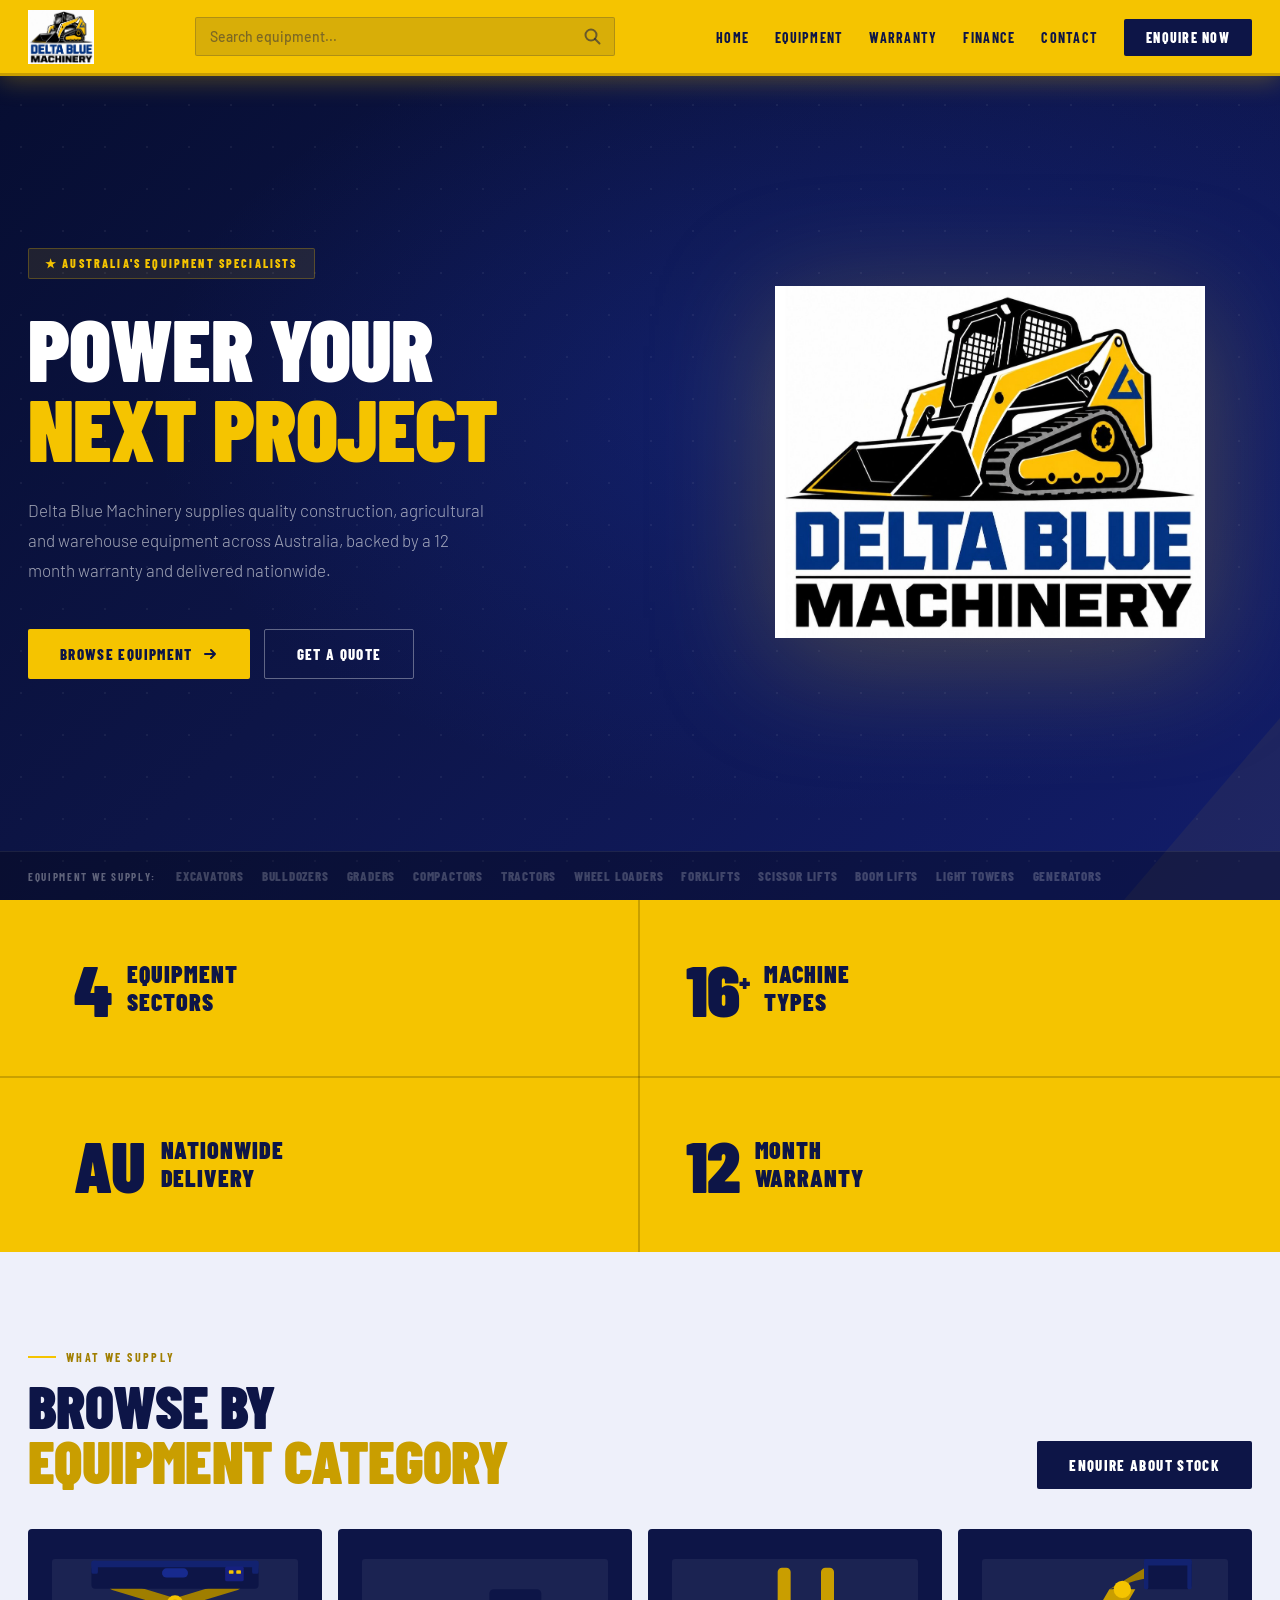
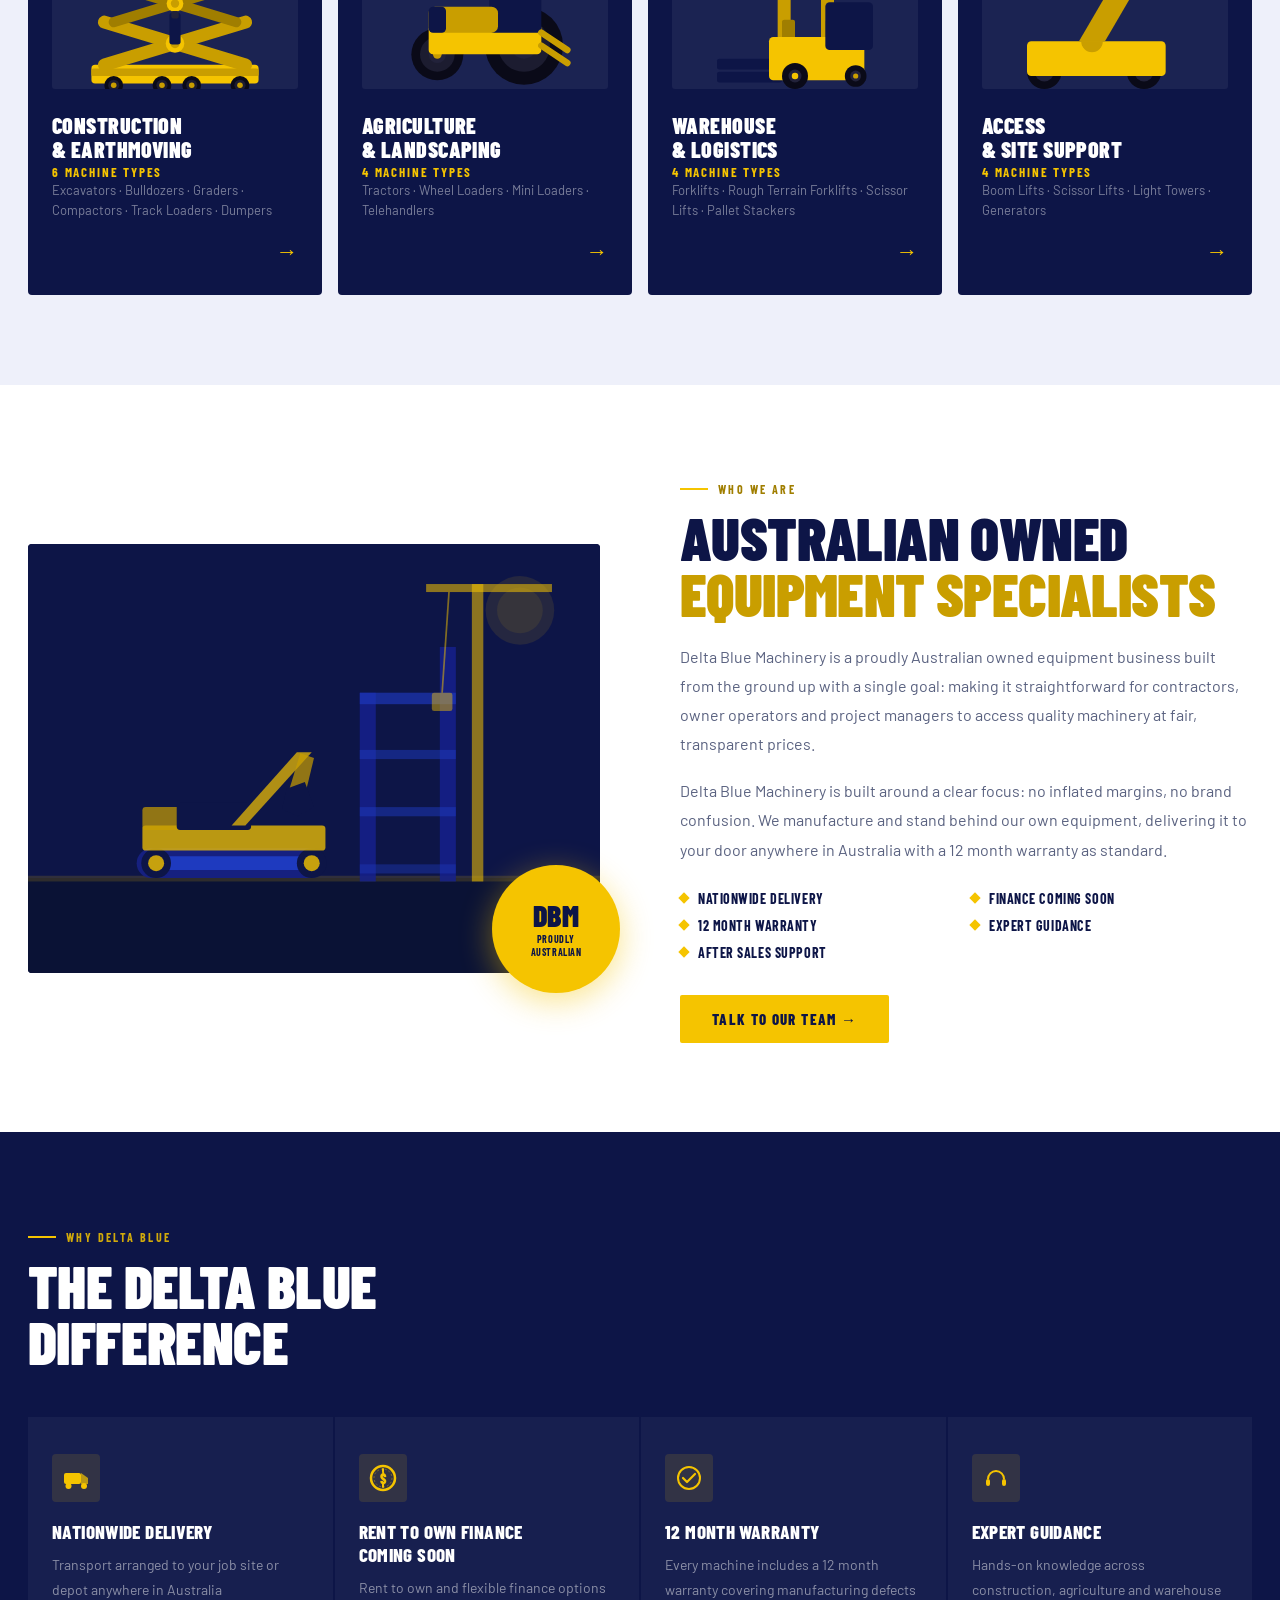
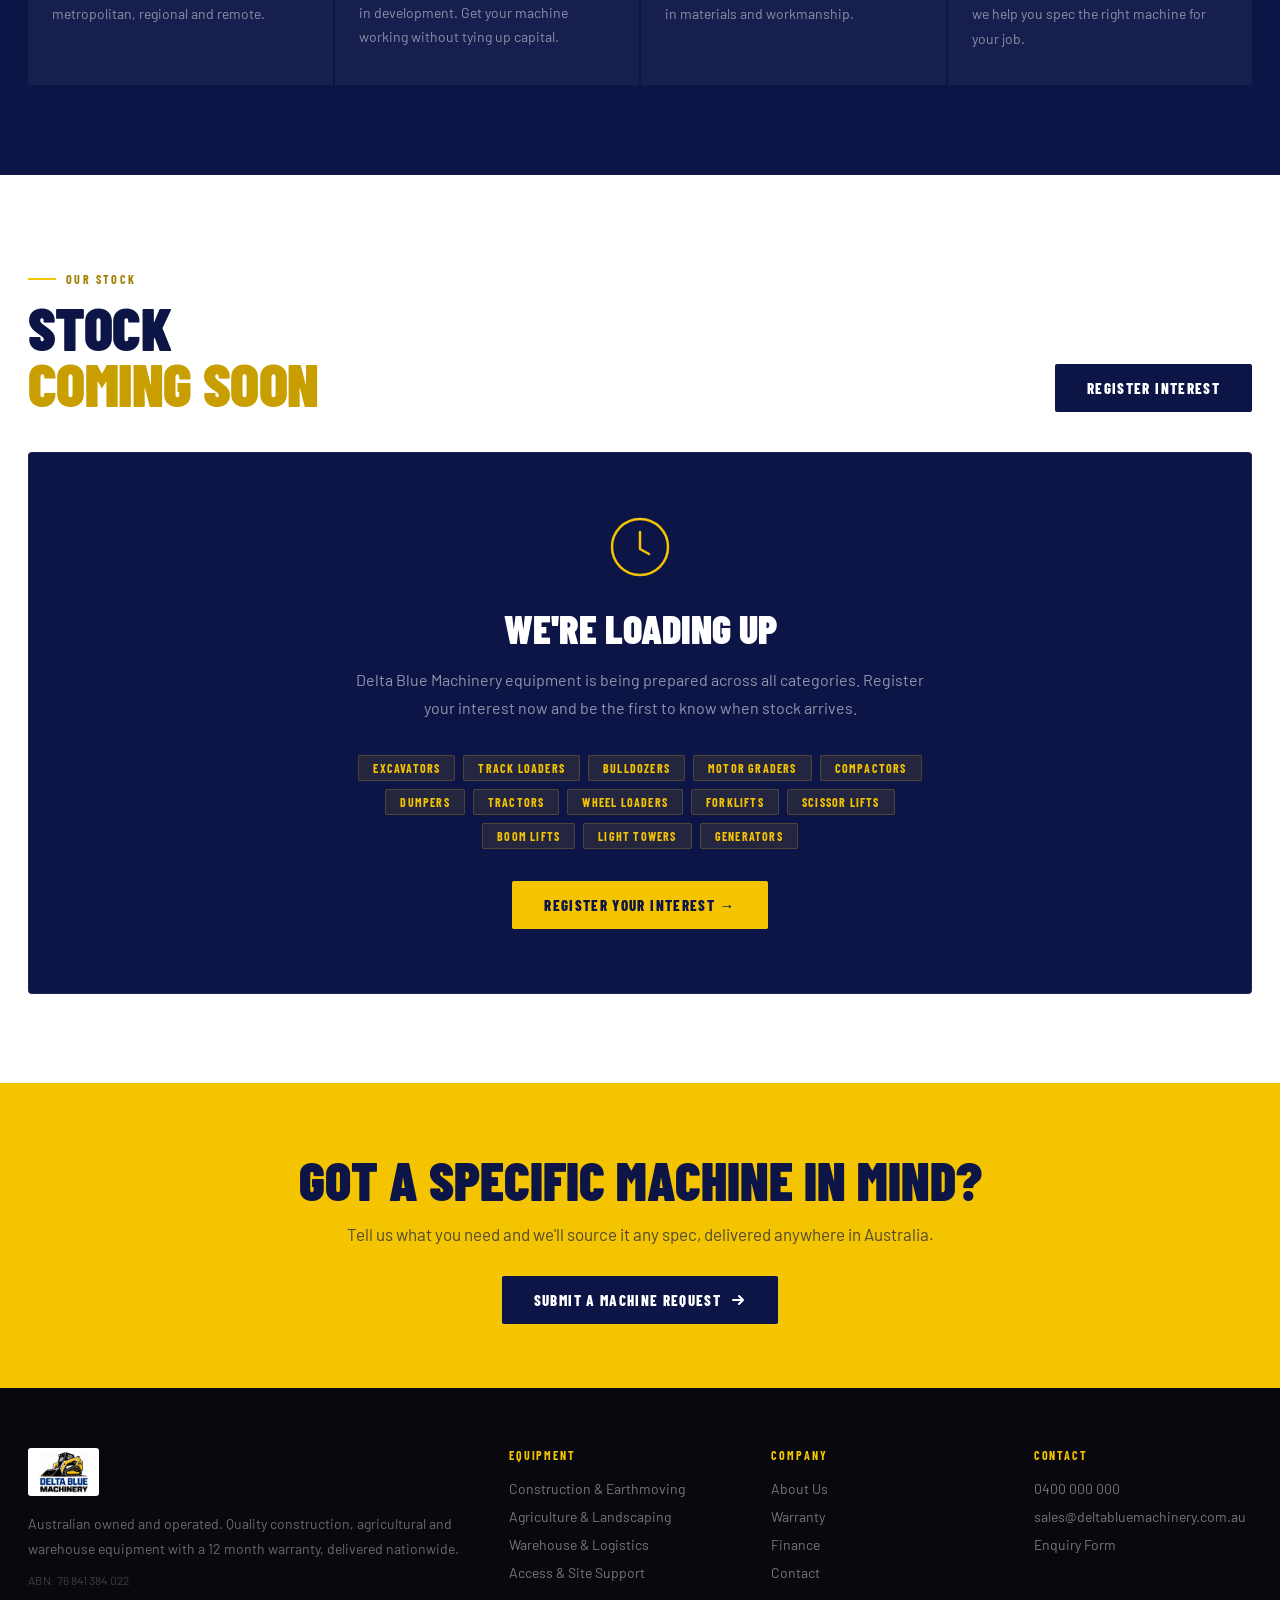
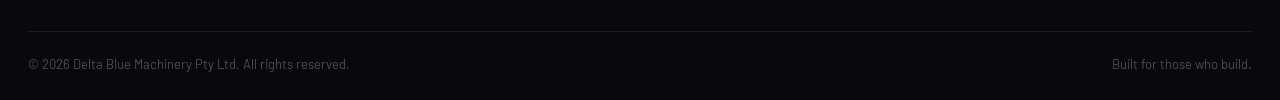
==== index.html @ 071444b0 "Add files via upload" ====
<!DOCTYPE html>
<html lang="en">
<head>
  <meta charset="UTF-8">
  <meta name="viewport" content="width=device-width, initial-scale=1.0">
  <meta name="description" content="Delta Blue Machinery | Quality construction, agricultural and warehouse equipment. 12 month warranty. Nationwide delivery across Australia.">
  <meta name="theme-color" content="#0D1547">
  <title>Delta Blue Machinery | Equipment Sales Australia</title>
  <link rel="preconnect" href="https://fonts.googleapis.com">
  <link rel="preconnect" href="https://fonts.gstatic.com" crossorigin>
  <link href="https://fonts.googleapis.com/css2?family=Barlow+Condensed:wght@500;600;700;800;900&family=Barlow:wght@300;400;500;600&display=swap" rel="stylesheet">
  <style>
    *,*::before,*::after{box-sizing:border-box;margin:0;padding:0}
    :root{
      --navy:#0D1547;--nm:#16288C;--blue:#1E3ABF;
      --gold:#F5C400;--gd:#C99E00;--gdk:#A07E00;
      --black:#08080E;--white:#fff;--light:#EEF0FA;
      --muted:#8895B8;--text:#1E2340;--brd:rgba(255,255,255,.08);
      --sp:clamp(56px,7vw,100px);
    }
    html{scroll-behavior:smooth}
    html{overflow-x:hidden}
    body{font-family:'Barlow',sans-serif;color:var(--text);background:var(--white);overflow-x:hidden;width:100%}
    .page{display:none}.page.active{display:block}
    .container{max-width:1280px;margin:0 auto;padding:0 28px;width:100%}
    .tag{display:inline-flex;align-items:center;gap:10px;font-family:'Barlow Condensed',sans-serif;font-size:12px;font-weight:700;letter-spacing:.2em;text-transform:uppercase;color:var(--gdk);margin-bottom:14px}
    .tag::before{content:'';display:block;width:28px;height:2px;background:var(--gold);flex-shrink:0}
    .tagl{color:rgba(245,196,0,.85)}
    h2.st{font-family:'Barlow Condensed',sans-serif;font-size:clamp(36px,5vw,60px);font-weight:900;line-height:.93;text-transform:uppercase;letter-spacing:-.01em;color:var(--navy)}
    h2.st .g{color:var(--gd)} h2.st.l{color:#fff!important}
    .btn{display:inline-flex;align-items:center;gap:9px;font-family:'Barlow Condensed',sans-serif;font-size:15px;font-weight:800;letter-spacing:.09em;text-transform:uppercase;text-decoration:none;padding:15px 32px;border-radius:2px;border:none;cursor:pointer;transition:transform .2s,box-shadow .2s,background .2s}
    .btn:hover{transform:translateY(-2px)}
    .bg{background:var(--gold);color:var(--navy)}.bg:hover{background:var(--gd);box-shadow:0 8px 32px rgba(245,196,0,.38)}
    .bgh{background:transparent;color:#fff;border:1.5px solid rgba(255,255,255,.35)}.bgh:hover{border-color:#fff;background:rgba(255,255,255,.08)}
    .bn{background:var(--navy);color:#fff}.bn:hover{background:#0a103a;box-shadow:0 8px 32px rgba(13,21,71,.38)}
    .sh{display:flex;justify-content:space-between;align-items:flex-end;margin-bottom:40px}
    .sr{opacity:0;transform:translateY(24px);transition:opacity .6s ease,transform .6s ease}
    .sr.vis{opacity:1;transform:translateY(0)}
    .d1{transition-delay:.1s}.d2{transition-delay:.2s}.d3{transition-delay:.3s}

    /* INNER PAGE HERO */
    .ph{background:var(--navy);background-image:linear-gradient(135deg,#060D30 0%,#0D1547 55%,#121D6B 100%);padding:110px 0 64px;position:relative;overflow:hidden}
    .ph::before{content:'';position:absolute;inset:0;pointer-events:none;background-image:radial-gradient(rgba(255,255,255,.05) 1px,transparent 1px);background-size:40px 40px}
    .phi{position:relative;z-index:1}
    .ph h1{font-family:'Barlow Condensed',sans-serif;font-size:clamp(44px,6vw,80px);font-weight:900;line-height:.92;text-transform:uppercase;color:#fff;letter-spacing:-.01em}
    .ph h1 em{color:var(--gold);font-style:normal}
    .ph p{font-size:17px;color:rgba(255,255,255,.6);line-height:1.74;max-width:560px;margin-top:20px}

    /* NAV */
    .nav{position:fixed;top:0;left:0;right:0;z-index:1000;height:76px;background:var(--gold);backdrop-filter:blur(14px);-webkit-backdrop-filter:blur(14px);border-bottom:3px solid var(--gd);display:flex;align-items:center;box-shadow:0 4px 24px rgba(245,196,0,.3)}
    .ni{display:grid;grid-template-columns:auto 1fr auto;align-items:center;gap:16px;width:100%;min-width:0}
    .nlogo{cursor:pointer;text-decoration:none;display:flex;align-items:center}
    .nlogo img{height:54px;width:auto}
    .nls{display:flex;align-items:center;gap:26px;list-style:none}
    .nls a{color:var(--navy);text-decoration:none;font-family:'Barlow Condensed',sans-serif;font-size:14px;font-weight:700;letter-spacing:.09em;text-transform:uppercase;transition:color .2s,opacity .2s;cursor:pointer}
    .nls a:hover,.nls a.an{color:var(--navy);opacity:.65}
    .ncta{background:var(--navy)!important;color:#fff!important;padding:10px 22px!important;border-radius:2px!important;font-weight:800!important;transition:background .2s!important}.ncta:hover{background:#0a103a!important}
    .hbg{display:none;flex-direction:column;gap:5px;cursor:pointer;padding:8px;background:none;border:none}
    .hbg span{display:block;width:26px;height:3px;background:var(--navy);border-radius:2px;transition:transform .3s,opacity .3s}
    .hbg[aria-expanded=true] span:nth-child(1){transform:translateY(7px) rotate(45deg)}
    .hbg[aria-expanded=true] span:nth-child(2){opacity:0}
    .hbg[aria-expanded=true] span:nth-child(3){transform:translateY(-7px) rotate(-45deg)}
    .nd{display:none;position:fixed;top:76px;left:0;right:0;background:var(--navy);z-index:999;border-top:3px solid var(--gd);flex-direction:column}
    .nd.open{display:flex}
    .nd a{padding:16px 28px;color:rgba(255,255,255,.82);text-decoration:none;cursor:pointer;font-family:'Barlow Condensed',sans-serif;font-size:18px;font-weight:700;letter-spacing:.06em;text-transform:uppercase;border-bottom:1px solid var(--brd);transition:color .2s,background .2s}
    .nd a:last-child{border-bottom:none}
    .nd a:hover{color:var(--gold);background:rgba(255,255,255,.03)}

    /* HERO */
    .hero{min-height:100vh;padding-top:76px;background:var(--navy);background-image:radial-gradient(ellipse at 65% 45%,rgba(30,58,191,.3) 0%,transparent 58%),linear-gradient(135deg,#060D30 0%,#0D1547 45%,#121D6B 100%);display:flex;flex-direction:column;position:relative;overflow:hidden}
    .hero::before{content:'';position:absolute;inset:0;pointer-events:none;background-image:radial-gradient(rgba(255,255,255,.056) 1px,transparent 1px);background-size:42px 42px}
    .hero::after{content:'';position:absolute;right:0;bottom:0;width:260px;height:260px;background:var(--gold);clip-path:polygon(100% 100%,100% 30%,40% 100%);opacity:.055;pointer-events:none}
    .hm{flex:1;display:flex;align-items:center;position:relative;z-index:1}
    .hi{display:grid;grid-template-columns:1.1fr .9fr;gap:60px;align-items:center;padding:72px 0}
    .hey{display:inline-flex;align-items:center;gap:12px;background:rgba(245,196,0,.1);border:1px solid rgba(245,196,0,.25);padding:7px 16px;border-radius:2px;margin-bottom:28px}
    .hey span{font-family:'Barlow Condensed',sans-serif;font-size:12px;font-weight:800;letter-spacing:.18em;text-transform:uppercase;color:var(--gold)}
    .hero h1{font-family:'Barlow Condensed',sans-serif;font-size:clamp(52px,6.8vw,96px);font-weight:900;line-height:.92;text-transform:uppercase;color:#fff;letter-spacing:-.01em;margin-bottom:28px}
    .hero h1 em{color:var(--gold);font-style:normal;display:block}
    .hdesc{font-size:17px;font-weight:300;color:rgba(255,255,255,.62);line-height:1.78;max-width:460px;margin-bottom:44px}
    .hbtns{display:flex;gap:14px;flex-wrap:wrap}
    .hv{display:flex;justify-content:center;align-items:center;position:relative}
    .hglow{position:absolute;width:380px;height:380px;background:radial-gradient(circle,rgba(245,196,0,.2) 0%,transparent 68%);border-radius:50%;pointer-events:none}
    .hlw{position:relative;z-index:1;animation:fy 7s ease-in-out infinite}
    .hlw img{width:100%;max-width:430px;filter:drop-shadow(0 20px 60px rgba(245,196,0,.25))}
    @keyframes fy{0%,100%{transform:translateY(0)}50%{transform:translateY(-14px)}}
    .hs{position:relative;z-index:1;background:rgba(0,0,0,.28);border-top:1px solid var(--brd);padding:16px 0}
    .hsi{display:flex;align-items:center;gap:20px;flex-wrap:wrap}
    .sl{font-family:'Barlow Condensed',sans-serif;font-size:11px;font-weight:700;letter-spacing:.15em;text-transform:uppercase;color:rgba(255,255,255,.35);white-space:nowrap;flex-shrink:0}
    .hbrands{display:flex;align-items:center;gap:18px;flex-wrap:wrap}
    .hbrand{font-family:'Barlow Condensed',sans-serif;font-size:13px;font-weight:800;letter-spacing:.06em;text-transform:uppercase;color:rgba(255,255,255,.22);cursor:default;transition:color .2s}
    .hbrand:hover{color:rgba(255,255,255,.5)}

    /* STATS */
    .sb{background:var(--gold);position:relative}
    .sb::after{content:'';position:absolute;left:0;right:0;top:50%;height:2px;background:rgba(0,0,0,.18);pointer-events:none}
    .si{display:grid;grid-template-columns:repeat(2,1fr)}
    .stat{padding:clamp(28px,5vw,52px) 8px;text-align:left;border:none}
    .stat:nth-child(1),.stat:nth-child(3){border-right:2px solid rgba(0,0,0,.18)}
    .stat:last-child{border-right:none}
    .sn{font-family:'Barlow Condensed',sans-serif;font-size:50px;font-weight:900;color:var(--navy);line-height:1;letter-spacing:-.02em}
    .sn sup{font-size:22px;vertical-align:super}
    .slbl{font-family:'Barlow Condensed',sans-serif;font-size:12px;font-weight:700;letter-spacing:.15em;text-transform:uppercase;color:rgba(13,21,71,.62);margin-top:5px}

    /* EQUIPMENT TABS */
    .eq{background:var(--light);padding:var(--sp) 0}
    .eqtabs{display:flex;flex-wrap:wrap;gap:3px;margin-bottom:32px;background:var(--navy);padding:5px;border-radius:4px}
    .eqtab{flex:1;padding:13px 18px;background:transparent;border:none;cursor:pointer;font-family:'Barlow Condensed',sans-serif;font-size:14px;font-weight:800;letter-spacing:.06em;text-transform:uppercase;color:rgba(255,255,255,.55);border-radius:2px;transition:background .2s,color .2s;white-space:nowrap}
    .eqtab.active{background:var(--gold);color:var(--navy)}
    .eqtab:hover:not(.active){background:rgba(255,255,255,.08);color:#fff}
    .ep{display:none}
    .ep.active{display:grid;grid-template-columns:repeat(3,1fr);gap:20px}

    /* EQUIPMENT CARDS */
    .ec{background:var(--white);border-radius:3px;border:1px solid rgba(0,0,0,.07);overflow:hidden;transition:transform .3s,box-shadow .3s,border-color .3s;text-decoration:none;color:inherit;display:block}
    .ec:hover{transform:translateY(-7px);box-shadow:0 24px 60px rgba(13,21,71,.13);border-color:var(--gold)}
    .ei{background:var(--navy);height:180px;display:flex;align-items:center;justify-content:center;transition:background .3s;overflow:hidden;position:relative}
    .ei svg{width:auto;height:120px}
    .ec:hover .ei{background:#10183E}
    /* Coming soon badge */
    .ecom .ei::after{content:'Coming Soon';position:absolute;top:10px;right:10px;background:var(--gold);color:var(--navy);font-family:'Barlow Condensed',sans-serif;font-size:10px;font-weight:800;letter-spacing:.12em;text-transform:uppercase;padding:3px 9px;border-radius:2px}
    .ecom:hover{border-color:rgba(0,0,0,.1)!important;transform:none!important;box-shadow:none!important}
    .ecom .elink{color:var(--muted)}
    .eb{padding:22px}
    .en{font-family:'Barlow Condensed',sans-serif;font-size:20px;font-weight:800;text-transform:uppercase;color:var(--navy);letter-spacing:.02em;margin-bottom:7px}
    .edesc{font-size:13px;color:var(--muted);line-height:1.62;margin-bottom:16px}
    .elink{font-family:'Barlow Condensed',sans-serif;font-size:12px;font-weight:700;letter-spacing:.12em;text-transform:uppercase;color:var(--nm);display:flex;align-items:center;gap:6px}

    /* ABOUT */
    .about{padding:var(--sp) 0}
    .abouti{display:grid;grid-template-columns:1fr 1fr;gap:80px;align-items:center}
    .avis{position:relative}
    .asc{background:var(--navy);border-radius:4px;overflow:hidden;aspect-ratio:4/3}
    .abdg{position:absolute;right:-20px;bottom:-20px;width:128px;height:128px;background:var(--gold);border-radius:50%;display:flex;flex-direction:column;align-items:center;justify-content:center;text-align:center;padding:14px;box-shadow:0 8px 32px rgba(245,196,0,.45)}
    .abdn{font-family:'Barlow Condensed',sans-serif;font-size:30px;font-weight:900;color:var(--navy);line-height:1}
    .abdt{font-family:'Barlow Condensed',sans-serif;font-size:10px;font-weight:700;text-transform:uppercase;letter-spacing:.06em;color:var(--navy);line-height:1.3;margin-top:3px}
    .acp p{color:#5A6280;line-height:1.82;font-size:16px;margin-bottom:18px}
    .acks{display:grid;grid-template-columns:1fr 1fr;gap:10px;margin:26px 0 34px}
    .ack{display:flex;align-items:center;gap:10px;font-family:'Barlow Condensed',sans-serif;font-size:14px;font-weight:700;text-transform:uppercase;letter-spacing:.04em;color:var(--navy)}
    .ack::before{content:'';width:8px;height:8px;background:var(--gold);flex-shrink:0;transform:rotate(45deg)}

    /* WHY */
    .why{background:var(--navy);padding:var(--sp) 0}
    .wyg{display:grid;grid-template-columns:repeat(4,1fr);gap:2px}
    .wyc{background:rgba(255,255,255,.045);padding:34px 24px;border-top:3px solid transparent;transition:background .3s,border-color .3s}
    .wyc:hover{background:rgba(255,255,255,.09);border-top-color:var(--gold)}
    .wyi{width:48px;height:48px;border-radius:4px;background:rgba(245,196,0,.12);display:flex;align-items:center;justify-content:center;margin-bottom:18px}
    .wyt{font-family:'Barlow Condensed',sans-serif;font-size:19px;font-weight:800;text-transform:uppercase;color:#fff;margin-bottom:10px;letter-spacing:.02em}
    .wytx{font-size:14px;color:rgba(255,255,255,.5);line-height:1.74}

    /* STOCK SOON */
    .listings{padding:var(--sp) 0}
    .ssw{background:var(--navy);border-radius:4px;padding:64px 28px;text-align:center;border:1px solid rgba(255,255,255,.07)}
    .ssi{max-width:580px;margin:0 auto}
    .sst{font-family:'Barlow Condensed',sans-serif;font-size:40px;font-weight:900;text-transform:uppercase;color:#fff;margin-bottom:14px}
    .sstx{font-size:16px;color:rgba(255,255,255,.55);line-height:1.78;margin-bottom:32px}
    .sscs{display:flex;flex-wrap:wrap;gap:8px;justify-content:center;margin-bottom:32px}
    .ssc{background:rgba(245,196,0,.1);border:1px solid rgba(245,196,0,.2);color:var(--gold);font-family:'Barlow Condensed',sans-serif;font-size:12px;font-weight:700;letter-spacing:.1em;text-transform:uppercase;padding:5px 14px;border-radius:2px}

    /* CTA */
    .ctab{background:var(--gold);padding:64px 0;text-align:center}
    .ctab h2{font-family:'Barlow Condensed',sans-serif;font-size:clamp(32px,5vw,54px);font-weight:900;text-transform:uppercase;color:var(--navy);margin-bottom:12px}
    .ctab p{font-size:17px;color:rgba(13,21,71,.7);margin-bottom:32px}

    /* WARRANTY */
    .whl{background:var(--gold)}
    .whli{display:grid;grid-template-columns:repeat(3,1fr)}
    .whi{padding:30px 22px;text-align:center;border-right:1px solid rgba(0,0,0,.1)}
    .whi:last-child{border-right:none}
    .whit{font-family:'Barlow Condensed',sans-serif;font-size:21px;font-weight:900;text-transform:uppercase;color:var(--navy);margin:10px 0 6px}
    .whitx{font-size:14px;color:rgba(13,21,71,.68);line-height:1.6}
    .wb{padding:var(--sp) 0}
    .wbg{display:grid;grid-template-columns:2fr 1fr;gap:56px}
    .ws{margin-bottom:48px}
    .ws h3{font-family:'Barlow Condensed',sans-serif;font-size:26px;font-weight:800;text-transform:uppercase;color:var(--navy);margin-bottom:18px;padding-bottom:11px;border-bottom:2px solid var(--gold)}
    .ws p{color:#5A6280;line-height:1.82;font-size:15px;margin-bottom:14px}
    .ws ul{list-style:none;margin-top:10px;display:flex;flex-direction:column;gap:7px}
    .ws ul li{display:flex;align-items:flex-start;gap:10px;color:#5A6280;font-size:15px;line-height:1.6}
    .ws ul li::before{content:'';width:7px;height:7px;background:var(--gold);border-radius:1px;transform:rotate(45deg);flex-shrink:0;margin-top:6px}
    .cst{display:flex;flex-direction:column;gap:18px;margin-top:10px}
    .cs{display:flex;gap:18px;align-items:flex-start;padding:18px;background:var(--light);border-radius:3px;border-left:3px solid var(--gold)}
    .csn{font-family:'Barlow Condensed',sans-serif;font-size:30px;font-weight:900;color:var(--gold);line-height:1;flex-shrink:0;width:34px}
    .csti{font-family:'Barlow Condensed',sans-serif;font-size:16px;font-weight:800;text-transform:uppercase;color:var(--navy);margin-bottom:4px}
    .cstx{font-size:14px;color:#6A74A0;line-height:1.65}
    .eg{display:grid;grid-template-columns:1fr 1fr;gap:5px 22px;margin-top:10px}
    .ei2{display:flex;align-items:center;gap:8px;font-size:14px;color:#6A74A0;padding:4px 0;border-bottom:1px solid rgba(0,0,0,.05)}
    .ei2::before{content:"✕";color:#D9534F;font-size:11px;font-weight:700;flex-shrink:0}
    .wsb{position:sticky;top:92px}
    .wsc{background:var(--navy);border-radius:4px;padding:28px;margin-bottom:18px}
    .wsct{font-family:'Barlow Condensed',sans-serif;font-size:19px;font-weight:800;text-transform:uppercase;color:#fff;margin-bottom:14px}
    .wsc p{font-size:14px;color:rgba(255,255,255,.55);line-height:1.72;margin-bottom:14px}
    .wsc .btn{width:100%;justify-content:center}
    .wsa{background:var(--light);border-radius:4px;padding:22px;border-left:3px solid var(--gold)}
    .wsat{font-family:'Barlow Condensed',sans-serif;font-size:14px;font-weight:800;text-transform:uppercase;color:var(--navy);margin-bottom:9px}
    .wsa p{font-size:13px;color:#6A74A0;line-height:1.72}

    /* FINANCE */
    .fb{padding:var(--sp) 0}
    .fc{background:var(--navy);border-radius:4px;padding:60px 28px;text-align:center;border:1px solid rgba(245,196,0,.15);margin-bottom:var(--sp)}
    .fci{max-width:600px;margin:0 auto}
    .fc h2{font-family:'Barlow Condensed',sans-serif;font-size:46px;font-weight:900;text-transform:uppercase;color:#fff;margin-bottom:14px}
    .fc p{font-size:16px;color:rgba(255,255,255,.55);line-height:1.78;margin-bottom:30px}
    .rto h2{font-family:'Barlow Condensed',sans-serif;font-size:clamp(32px,4vw,50px);font-weight:900;text-transform:uppercase;color:var(--navy);margin-bottom:10px}
    .rto h2 .g{color:var(--gd)}
    .rtosub{font-size:17px;color:#6A74A0;line-height:1.72;max-width:580px;margin-bottom:44px}
    .rtoh{display:grid;grid-template-columns:repeat(4,1fr);gap:2px;margin-bottom:44px}
    .rtos{background:var(--light);padding:28px 20px;border-top:3px solid var(--gold)}
    .rtosn{font-family:'Barlow Condensed',sans-serif;font-size:44px;font-weight:900;color:rgba(13,21,71,.15);line-height:1;margin-bottom:8px}
    .rtost{font-family:'Barlow Condensed',sans-serif;font-size:17px;font-weight:800;text-transform:uppercase;color:var(--navy);margin-bottom:7px}
    .rtostx{font-size:14px;color:#6A74A0;line-height:1.68}
    .rtob{display:grid;grid-template-columns:repeat(3,1fr);gap:18px;margin-top:44px}
    .rtobc{background:var(--white);border:1px solid rgba(0,0,0,.08);border-radius:3px;padding:26px;border-top:3px solid var(--gold)}
    .rtobci{width:46px;height:46px;background:rgba(245,196,0,.1);border-radius:4px;display:flex;align-items:center;justify-content:center;margin-bottom:14px}
    .rtobt{font-family:'Barlow Condensed',sans-serif;font-size:18px;font-weight:800;text-transform:uppercase;color:var(--navy);margin-bottom:7px}
    .rtobtx{font-size:14px;color:#6A74A0;line-height:1.68}

    /* CONTACT */
    .contact{background:var(--light);padding:var(--sp) 0}
    .coni{display:grid;grid-template-columns:1fr 1.5fr;gap:60px}
    .cinfo>p{color:#6A74A0;line-height:1.76;font-size:15px;margin-bottom:32px}
    .cits{display:flex;flex-direction:column;gap:20px}
    .cit{display:flex;gap:14px;align-items:flex-start}
    .citc{width:42px;height:42px;border-radius:4px;background:var(--navy);flex-shrink:0;display:flex;align-items:center;justify-content:center}
    .citl{font-family:'Barlow Condensed',sans-serif;font-size:11px;font-weight:700;letter-spacing:.14em;text-transform:uppercase;color:var(--muted);margin-bottom:3px}
    .citv{font-weight:600;color:var(--navy);font-size:15px}
    .citv a{color:var(--navy);text-decoration:none}
    .citv a:hover{color:var(--blue);text-decoration:underline}
    .cfb{background:var(--white);border-radius:4px;padding:38px;border:1px solid rgba(0,0,0,.06)}
    .cfb h4{font-family:'Barlow Condensed',sans-serif;font-size:24px;font-weight:800;text-transform:uppercase;color:var(--navy);margin-bottom:26px}
    .fr{display:grid;grid-template-columns:1fr 1fr;gap:14px}
    .fg{margin-bottom:16px}
    .fg label{display:block;font-family:'Barlow Condensed',sans-serif;font-size:11px;font-weight:700;letter-spacing:.12em;text-transform:uppercase;color:var(--navy);margin-bottom:6px}
    .fg input,.fg select,.fg textarea{width:100%;padding:12px 14px;border:1px solid rgba(0,0,0,.12);border-radius:2px;font-family:'Barlow',sans-serif;font-size:15px;color:var(--text);background:#FAFBFD;outline:none;appearance:none;transition:border-color .2s,box-shadow .2s}
    .fg input:focus,.fg select:focus,.fg textarea:focus{border-color:var(--nm);box-shadow:0 0 0 3px rgba(22,40,140,.08);background:#fff}
    .fg textarea{resize:vertical;min-height:108px}
    .fn{font-size:13px;color:var(--muted);margin-bottom:16px}
    .fsucc{display:none;margin-top:14px;padding:14px 16px;border-radius:3px;background:#E8F5E9;border:1px solid #A5D6A7;color:#2E7D32;font-family:'Barlow Condensed',sans-serif;font-size:17px;font-weight:700;letter-spacing:.04em}

    /* FOOTER */
    footer{background:var(--black);color:#fff;padding:60px 0 28px}
    .ftt{display:grid;grid-template-columns:2fr 1fr 1fr 1fr;gap:44px;padding-bottom:44px;border-bottom:1px solid rgba(255,255,255,.08);margin-bottom:24px}
    .fli img{height:48px;display:block;margin-bottom:16px;background:#fff;padding:3px 10px;border-radius:3px}
    .fab{font-size:14px;color:rgba(255,255,255,.4);line-height:1.76;margin-bottom:12px}
    .fabn{font-size:12px;color:rgba(255,255,255,.22)}
    .fcol h5{font-family:'Barlow Condensed',sans-serif;font-size:12px;font-weight:700;letter-spacing:.16em;text-transform:uppercase;color:var(--gold);margin-bottom:16px}
    .fcol ul{list-style:none;display:flex;flex-direction:column;gap:9px}
    .fcol ul a{color:rgba(255,255,255,.45);text-decoration:none;font-size:14px;transition:color .2s;cursor:pointer}
    .fcol ul a:hover{color:#fff}
    .fbot{display:flex;justify-content:space-between;align-items:center;font-size:13px;color:rgba(255,255,255,.28);flex-wrap:wrap;gap:8px}

    /* RESPONSIVE */
    @media(max-width:1100px){
      .ep.active{grid-template-columns:repeat(2,1fr)}
      .wyg{grid-template-columns:repeat(2,1fr)}
      .rtoh{grid-template-columns:repeat(2,1fr)}
      .rtob{grid-template-columns:1fr 1fr}
      .wbg{grid-template-columns:1fr}.wsb{position:static}
      .ftt{grid-template-columns:1fr 1fr}
    }
    @media(max-width:768px){
      .nls{display:none}.hbg{display:flex}
      .nsw{max-width:calc(100vw - 180px)}
      .hi{grid-template-columns:1fr}.hv{display:none}
      .si{grid-template-columns:repeat(2,1fr)}
      .ep.active{grid-template-columns:1fr}
      .sh{flex-direction:column;align-items:flex-start;gap:16px}
      .abouti{grid-template-columns:1fr}.avis{display:none}
      .wyg{grid-template-columns:1fr}.coni{grid-template-columns:1fr}
      .fr{grid-template-columns:1fr}.ftt{grid-template-columns:1fr;gap:28px}
      .fbot{flex-direction:column;text-align:center}
      .whli{grid-template-columns:1fr}
      .whi{border-right:none;border-bottom:1px solid rgba(0,0,0,.1)}.whi:last-child{border-bottom:none}
      .eg{grid-template-columns:1fr}.rtoh{grid-template-columns:1fr 1fr}.rtob{grid-template-columns:1fr}
      .eqtabs{background:none;padding:0;gap:4px}
      .eqtab{padding:10px 12px;font-size:12px;background:rgba(13,21,71,.08);color:var(--navy);border-radius:2px}
      .eqtab.active{background:var(--navy);color:var(--gold)}
    }
    @media(max-width:480px){
      .eqtabs{flex-direction:column}
      .ep.active{grid-template-columns:1fr}
    }


    .stat-pair{display:flex;align-items:center;justify-content:flex-start;gap:clamp(8px,1.5vw,16px);padding:0 clamp(16px,3vw,40px)}
    .sn-big{font-family:'Barlow Condensed',sans-serif;font-size:clamp(44px,6vw,72px);font-weight:900;color:var(--navy);line-height:1;letter-spacing:-.02em}
    .sn-stack{display:flex;flex-direction:column;align-items:flex-start;line-height:1.15}
    .sn-top{font-family:'Barlow Condensed',sans-serif;font-size:clamp(16px,2.2vw,24px);font-weight:900;text-transform:uppercase;color:var(--navy);letter-spacing:.04em}
    .sn-bot{font-family:'Barlow Condensed',sans-serif;font-size:clamp(16px,2.2vw,24px);font-weight:900;text-transform:uppercase;color:var(--navy);letter-spacing:.04em}
    /* CATEGORY TILES */
    .cat-tiles{display:grid;grid-template-columns:repeat(4,1fr);gap:16px}
    .cat-tile{background:var(--navy);border-radius:4px;padding:28px 22px;cursor:pointer;transition:transform .25s,box-shadow .25s,border-color .25s;border:2px solid transparent;display:flex;flex-direction:column;gap:16px;position:relative}
    .cat-tile:hover{transform:translateY(-6px);box-shadow:0 20px 50px rgba(13,21,71,.25);border-color:var(--gold)}
    .cat-tile-icon{width:100%;height:130px;margin-bottom:8px;display:flex;align-items:center;justify-content:center;background:rgba(255,255,255,.06);border-radius:3px;overflow:hidden}
    .cat-tile-icon svg{width:100%;height:130px}
    .cat-tile-name{font-family:'Barlow Condensed',sans-serif;font-size:22px;font-weight:900;text-transform:uppercase;color:#fff;line-height:1.1;letter-spacing:.02em}
    .cat-tile-count{font-family:'Barlow Condensed',sans-serif;font-size:13px;font-weight:700;letter-spacing:.14em;text-transform:uppercase;color:var(--gold);margin-top:2px}
    .cat-tile-list{font-size:13px;color:rgba(255,255,255,.45);line-height:1.6}
    .cat-tile-arrow{font-family:'Barlow Condensed',sans-serif;font-size:22px;font-weight:900;color:var(--gold);align-self:flex-end;margin-top:auto;transition:transform .2s}
    .cat-tile:hover .cat-tile-arrow{transform:translateX(6px)}
    /* CATEGORY DETAIL (drill-down) */
    .cat-detail{display:none}
    .cat-back{display:inline-flex;align-items:center;gap:8px;background:none;border:1.5px solid rgba(13,21,71,.2);color:var(--navy);font-family:'Barlow Condensed',sans-serif;font-size:14px;font-weight:700;letter-spacing:.1em;text-transform:uppercase;padding:10px 20px;border-radius:2px;cursor:pointer;margin-bottom:32px;transition:background .2s,border-color .2s}
    .cat-back:hover{background:var(--navy);color:#fff;border-color:var(--navy)}
    @media(max-width:1024px){.cat-tiles{grid-template-columns:repeat(2,1fr)}}
    @media(max-width:560px){.cat-tiles{grid-template-columns:1fr}}

    /* NAV SEARCH */
    .nsearch{display:flex;align-items:center;background:rgba(13,21,71,.12);border:1.5px solid rgba(13,21,71,.2);border-radius:2px;overflow:hidden;max-width:420px;width:100%;min-width:0;transition:border-color .2s,background .2s}
    .nsearch:focus-within{background:rgba(13,21,71,.18);border-color:rgba(13,21,71,.45)}
    .nsearch input{flex:1;background:none;border:none;outline:none;padding:10px 14px;font-family:'Barlow',sans-serif;font-size:14px;color:var(--navy);font-weight:500}
    .nsearch input::placeholder{color:rgba(13,21,71,.45)}
    .nsearch-btn{background:none;border:none;cursor:pointer;padding:10px 13px;display:flex;align-items:center;color:rgba(13,21,71,.55);transition:color .2s;flex-shrink:0}
    .nsearch-btn:hover{color:var(--navy)}
    .nsearch-results{position:absolute;top:calc(100% + 4px);left:0;right:0;background:#fff;border:1px solid rgba(0,0,0,.1);border-radius:2px;box-shadow:0 12px 40px rgba(0,0,0,.12);z-index:200;display:none;max-height:340px;overflow-y:auto}
    .nsr-item{display:flex;align-items:center;gap:12px;padding:12px 16px;cursor:pointer;border-bottom:1px solid rgba(0,0,0,.05);transition:background .15s;text-decoration:none;color:var(--navy)}
    .nsr-item:last-child{border-bottom:none}
    .nsr-item:hover{background:var(--light)}
    .nsr-cat{font-family:'Barlow Condensed',sans-serif;font-size:10px;font-weight:700;letter-spacing:.12em;text-transform:uppercase;color:var(--muted);margin-top:2px}
    .nsr-name{font-family:'Barlow Condensed',sans-serif;font-size:16px;font-weight:800;text-transform:uppercase}
    .nsw{position:relative;flex:1;display:flex;justify-content:center;min-width:0;overflow:visible}
  </style>
</head>
<body>

<!-- NAV -->
<nav class="nav" role="navigation" aria-label="Main navigation">
  <div class="container">
    <div class="ni">
      <!-- LEFT: Logo -->
      <a class="nlogo" data-page="home" aria-label="Delta Blue Machinery Home">
        <img src="[data-uri]" alt="Delta Blue Machinery">
      </a>
      <!-- CENTRE: Search -->
      <div class="nsw">
        <div class="nsearch" role="search">
          <input type="search" id="navSearch" placeholder="Search equipment..." autocomplete="off" aria-label="Search equipment">
          <button class="nsearch-btn" aria-label="Search">
            <svg width="17" height="17" viewBox="0 0 17 17" fill="none"><circle cx="7" cy="7" r="5.5" stroke="currentColor" stroke-width="2"/><line x1="11" y1="11" x2="15.5" y2="15.5" stroke="currentColor" stroke-width="2" stroke-linecap="round"/></svg>
          </button>
        </div>
        <div class="nsearch-results" id="nsearchResults" role="listbox"></div>
      </div>
      <!-- RIGHT: Nav links + hamburger -->
      <div style="display:flex;align-items:center;gap:14px">
        <ul class="nls" role="list">
          <li><a data-page="home">Home</a></li>
          <li><a data-page="equipment">Equipment</a></li>
          <li><a data-page="warranty">Warranty</a></li>
          <li><a data-page="finance">Finance</a></li>
          <li><a data-page="contact">Contact</a></li>
          <li><a data-page="contact" class="ncta">Enquire Now</a></li>
        </ul>
        <button class="hbg" id="hbg" aria-label="Toggle navigation" aria-expanded="false" aria-controls="nd">
          <span></span><span></span><span></span>
        </button>
      </div>
    </div>
  </div>
</nav>
<nav class="nd" id="nd" aria-label="Mobile navigation">
  <a data-page="home">Home</a>
  <a data-page="equipment">Equipment</a>
  <a data-page="warranty">Warranty</a>
  <a data-page="finance">Finance</a>
  <a data-page="contact">Contact</a>
  <a data-page="contact" style="color:var(--gold)">Enquire Now ›</a>
</nav>


<!-- ═══════════════ PAGE: HOME ═══════════════ -->
<div id="page-home" class="page active">

  <section class="hero" aria-label="Hero">
    <div class="hm">
      <div class="container" style="width:100%">
        <div class="hi">
          <div>
            <div class="hey"><span>★ Australia's Equipment Specialists</span></div>
            <h1>Power Your<br><em>Next Project</em></h1>
            <p class="hdesc">Delta Blue Machinery supplies quality construction, agricultural and warehouse equipment across Australia, backed by a 12 month warranty and delivered nationwide.</p>
            <div class="hbtns">
              <a data-page="equipment" class="btn bg">Browse Equipment <svg width="16" height="16" viewBox="0 0 16 16" fill="none" aria-hidden="true"><path d="M3 8h10M9 4l4 4-4 4" stroke="currentColor" stroke-width="2" stroke-linecap="round" stroke-linejoin="round"/></svg></a>
              <a data-page="contact" class="btn bgh">Get a Quote</a>
            </div>
          </div>
          <div class="hv" aria-hidden="true">
            <div class="hglow"></div>
            <div class="hlw"><img src="[data-uri]" alt=""></div>
          </div>
        </div>
      </div>
    </div>
    <div class="hs">
      <div class="container">
        <div class="hsi">
          <span class="sl">Equipment We Supply:</span>
          <div class="hbrands">
            <span class="hbrand">Excavators</span><span class="hbrand">Bulldozers</span><span class="hbrand">Graders</span><span class="hbrand">Compactors</span><span class="hbrand">Tractors</span><span class="hbrand">Wheel Loaders</span><span class="hbrand">Forklifts</span><span class="hbrand">Scissor Lifts</span><span class="hbrand">Boom Lifts</span><span class="hbrand">Light Towers</span><span class="hbrand">Generators</span>
          </div>
        </div>
      </div>
    </div>
  </section>

  <div class="sb" role="region" aria-label="Key statistics">
    <div class="container">
      <div class="si">
        <div class="stat"><div class="stat-pair"><span class="sn-big">4</span><div class="sn-stack"><span class="sn-top">Equipment</span><span class="sn-bot">Sectors</span></div></div></div>
        <div class="stat"><div class="stat-pair"><span class="sn-big">16<sup style="font-size:26px;vertical-align:super">+</sup></span><div class="sn-stack"><span class="sn-top">Machine</span><span class="sn-bot">Types</span></div></div></div>
        <div class="stat"><div class="stat-pair"><span class="sn-big">AU</span><div class="sn-stack"><span class="sn-top">Nationwide</span><span class="sn-bot">Delivery</span></div></div></div>
        <div class="stat"><div class="stat-pair"><span class="sn-big">12</span><div class="sn-stack"><span class="sn-top">Month</span><span class="sn-bot">Warranty</span></div></div></div>
      </div>
    </div>
  </div>

  <section class="eq" aria-label="Equipment categories" id="home-eq">
    <div class="container">
      <div class="sh">
        <div><div class="tag">What We Supply</div><h2 class="st">Browse by<br><span class="g">Equipment Category</span></h2></div>
        <a data-page="contact" class="btn bn">Enquire About Stock</a>
      </div>

      <!-- LEVEL 1: 4 category tiles (default view) -->
      <div id="cat-tiles" class="cat-tiles">
        <div class="cat-tile" data-cat="construction">
          <div class="cat-tile-icon" aria-hidden="true"><svg viewBox="0 0 220 140" fill="none" xmlns="http://www.w3.org/2000/svg">
  <!-- BASE PLATFORM / CHASSIS -->
  <rect x="20" y="114" width="180" height="20" rx="4" fill="#F5C400"/>
  <rect x="20" y="118" width="180" height="8" rx="2" fill="#C99E00"/>
  <!-- Base wheels (4 castors) -->
  <circle cx="44" cy="136" r="10" fill="#0A0A18"/>
  <circle cx="44" cy="136" r="6" fill="#1C1C30"/>
  <circle cx="44" cy="136" r="3" fill="#C99E00"/>
  <circle cx="96" cy="136" r="10" fill="#0A0A18"/>
  <circle cx="96" cy="136" r="6" fill="#1C1C30"/>
  <circle cx="96" cy="136" r="3" fill="#C99E00"/>
  <circle cx="128" cy="136" r="10" fill="#0A0A18"/>
  <circle cx="128" cy="136" r="6" fill="#1C1C30"/>
  <circle cx="128" cy="136" r="3" fill="#C99E00"/>
  <circle cx="180" cy="136" r="10" fill="#0A0A18"/>
  <circle cx="180" cy="136" r="6" fill="#1C1C30"/>
  <circle cx="180" cy="136" r="3" fill="#C99E00"/>
  <!-- SCISSOR ARMS LAYER 1 (bottom X) — thick, bold, very visible -->
  <line x1="34" y1="114" x2="186" y2="68" stroke="#C99E00" stroke-width="14" stroke-linecap="round"/>
  <line x1="186" y1="114" x2="34" y2="68" stroke="#C99E00" stroke-width="14" stroke-linecap="round"/>
  <!-- SCISSOR ARMS LAYER 2 (upper X) -->
  <line x1="44" y1="68" x2="176" y2="28" stroke="#A07E00" stroke-width="11" stroke-linecap="round"/>
  <line x1="176" y1="68" x2="44" y2="28" stroke="#A07E00" stroke-width="11" stroke-linecap="round"/>
  <!-- Centre pivot circles (gold dots show the pivot points) -->
  <circle cx="110" cy="91" r="10" fill="#F5C400"/>
  <circle cx="110" cy="91" r="5" fill="#C99E00"/>
  <circle cx="110" cy="48" r="9" fill="#F5C400"/>
  <circle cx="110" cy="48" r="4.5" fill="#C99E00"/>
  <!-- WORK PLATFORM on top — the cage where workers stand -->
  <rect x="20" y="8" width="180" height="24" rx="4" fill="#0D1547"/>
  <!-- Platform guard rails -->
  <rect x="20" y="2" width="7" height="14" rx="2" fill="#122270"/>
  <rect x="193" y="2" width="7" height="14" rx="2" fill="#122270"/>
  <rect x="20" y="2" width="180" height="7" rx="2" fill="#122270"/>
  <!-- Person silhouette on platform (just shoulders/head suggestion, no face) -->
  <rect x="96" y="10" width="28" height="10" rx="5" fill="#1E3ABF" opacity=".6"/>
  <!-- Control box on platform -->
  <rect x="164" y="8" width="20" height="16" rx="2" fill="#162080"/>
  <!-- Control panel buttons -->
  <rect x="168" y="12" width="5" height="4" rx="1" fill="#F5C400"/>
  <rect x="176" y="12" width="5" height="4" rx="1" fill="#F5C400"/>
  <!-- Hydraulic cylinder (vertical, between scissor layers) -->
  <rect x="104" y="58" width="12" height="34" rx="3" fill="#0D1547"/>
  <rect x="106" y="56" width="8" height="8" rx="2" fill="#22223A"/>
</svg></div>
          <div class="cat-tile-body">
            <div class="cat-tile-name">Construction<br>&amp; Earthmoving</div>
            <div class="cat-tile-count">6 Machine Types</div>
            <div class="cat-tile-list">Excavators · Bulldozers · Graders · Compactors · Track Loaders · Dumpers</div>
          </div>
          <div class="cat-tile-arrow">→</div>
        </div>
        <div class="cat-tile" data-cat="agriculture">
          <div class="cat-tile-icon" aria-hidden="true"><svg viewBox="0 0 80 60" fill="none"><circle cx="58" cy="40" r="18" fill="#0A0A18"/><circle cx="58" cy="40" r="12" fill="#1C1C30"/><circle cx="58" cy="40" r="6" fill="#22223A"/><circle cx="58" cy="40" r="3" fill="#F5C400"/><circle cx="18" cy="44" r="12" fill="#0A0A18"/><circle cx="18" cy="44" r="8" fill="#1C1C30"/><circle cx="18" cy="44" r="4" fill="#22223A"/><circle cx="18" cy="44" r="2" fill="#C99E00"/><rect x="14" y="30" rx="2" width="52" height="14" fill="#F5C400"/><rect x="42" y="14" rx="2" width="24" height="20" fill="#0D1547"/><rect x="14" y="22" rx="3" width="32" height="12" fill="#C99E00"/><rect x="14" y="22" rx="2" width="8" height="12" fill="#0D1547"/><line x1="66" y1="34" x2="78" y2="42" stroke="#C99E00" stroke-width="3" stroke-linecap="round"/><line x1="66" y1="40" x2="78" y2="48" stroke="#C99E00" stroke-width="3" stroke-linecap="round"/></svg></div>
          <div class="cat-tile-body">
            <div class="cat-tile-name">Agriculture<br>&amp; Landscaping</div>
            <div class="cat-tile-count">4 Machine Types</div>
            <div class="cat-tile-list">Tractors · Wheel Loaders · Mini Loaders · Telehandlers</div>
          </div>
          <div class="cat-tile-arrow">→</div>
        </div>
        <div class="cat-tile" data-cat="warehouse">
          <div class="cat-tile-icon" aria-hidden="true"><svg viewBox="0 0 80 60" fill="none"><rect x="32" y="4" rx="2" width="6" height="50" fill="#C99E00"/><rect x="52" y="4" rx="2" width="6" height="50" fill="#C99E00"/><rect x="34" y="28" rx="1" width="6" height="26" fill="#A07E00"/><rect x="54" y="28" rx="1" width="6" height="26" fill="#A07E00"/><rect x="28" y="40" rx="1" width="22" height="14" fill="#0D1547"/><rect x="4" y="46" rx="1" width="30" height="5" fill="#0D1547"/><rect x="4" y="52" rx="1" width="30" height="5" fill="#0D1547"/><rect x="28" y="36" rx="2" width="44" height="20" fill="#F5C400"/><rect x="54" y="20" rx="2" width="22" height="22" fill="#0D1547"/><circle cx="40" cy="54" r="6" fill="#0A0A18"/><circle cx="40" cy="54" r="3" fill="#22223A"/><circle cx="40" cy="54" r="1.5" fill="#F5C400"/><circle cx="68" cy="54" r="5" fill="#0A0A18"/><circle cx="68" cy="54" r="2.5" fill="#22223A"/><circle cx="68" cy="54" r="1.2" fill="#C99E00"/></svg></div>
          <div class="cat-tile-body">
            <div class="cat-tile-name">Warehouse<br>&amp; Logistics</div>
            <div class="cat-tile-count">4 Machine Types</div>
            <div class="cat-tile-list">Forklifts · Rough Terrain Forklifts · Scissor Lifts · Pallet Stackers</div>
          </div>
          <div class="cat-tile-arrow">→</div>
        </div>
        <div class="cat-tile" data-cat="access">
          <div class="cat-tile-icon" aria-hidden="true"><svg viewBox="0 0 80 60" fill="none"><circle cx="12" cy="52" r="8" fill="#0A0A18"/><circle cx="12" cy="52" r="4.5" fill="#22223A"/><circle cx="12" cy="52" r="2" fill="#C99E00"/><circle cx="58" cy="52" r="8" fill="#0A0A18"/><circle cx="58" cy="52" r="4.5" fill="#22223A"/><circle cx="58" cy="52" r="2" fill="#C99E00"/><rect x="4" y="38" rx="2" width="64" height="16" fill="#F5C400"/><circle cx="34" cy="38" r="5" fill="#C99E00"/><polygon points="28,38 40,38 54,14 42,14" fill="#C99E00"/><polygon points="42,14 54,10 72,6 62,2" fill="#A07E00"/><circle cx="48" cy="14" r="4" fill="#F5C400"/><rect x="58" y="0" rx="2" width="22" height="14" fill="#0D1547"/><rect x="58" y="0" rx="1" width="2" height="14" fill="#122270"/><rect x="78" y="0" rx="1" width="2" height="14" fill="#122270"/><rect x="58" y="0" rx="1" width="22" height="3" fill="#122270"/></svg></div>
          <div class="cat-tile-body">
            <div class="cat-tile-name">Access<br>&amp; Site Support</div>
            <div class="cat-tile-count">4 Machine Types</div>
            <div class="cat-tile-list">Boom Lifts · Scissor Lifts · Light Towers · Generators</div>
          </div>
          <div class="cat-tile-arrow">→</div>
        </div>
      </div>

      <!-- LEVEL 2: Equipment grid (shown after category click) -->
      <div id="cat-detail" class="cat-detail" style="display:none">
        <button class="cat-back" id="catBack">← Back to Categories</button>
        <div class="sh" style="margin-bottom:28px">
          <div><div class="tag" id="catDetailTag"></div><h2 class="st" id="catDetailTitle"></h2></div>
          <a data-page="contact" class="btn bn">Enquire About Stock</a>
        </div>
            <div id="tab-construction" class="ep active">
        <a data-page="contact" class="ec ecom sr">
          <div class="ei" aria-hidden="true"><svg viewBox="0 0 240 148" fill="none" xmlns="http://www.w3.org/2000/svg"><rect x="8" y="100" width="148" height="34" rx="17" fill="#111222"/><rect x="16" y="108" width="132" height="18" rx="9" fill="#1C1C30"/><rect x="28" y="108" width="5" height="18" rx="1" fill="#090910"/><rect x="46" y="108" width="5" height="18" rx="1" fill="#090910"/><rect x="64" y="108" width="5" height="18" rx="1" fill="#090910"/><rect x="82" y="108" width="5" height="18" rx="1" fill="#090910"/><rect x="100" y="108" width="5" height="18" rx="1" fill="#090910"/><rect x="118" y="108" width="5" height="18" rx="1" fill="#090910"/><circle cx="26" cy="117" r="17" fill="#0A0A18"/><circle cx="26" cy="117" r="10" fill="#22223A"/><circle cx="26" cy="117" r="5" fill="#F5C400"/><circle cx="138" cy="117" r="17" fill="#0A0A18"/><circle cx="138" cy="117" r="10" fill="#22223A"/><circle cx="138" cy="117" r="5" fill="#F5C400"/><circle cx="68" cy="102" r="7" fill="#0A0A18"/><circle cx="68" cy="102" r="3" fill="#22223A"/><circle cx="96" cy="102" r="7" fill="#0A0A18"/><circle cx="96" cy="102" r="3" fill="#22223A"/><rect x="14" y="66" rx="4" width="144" height="36" fill="#F5C400"/><rect x="14" y="50" rx="3" width="44" height="20" fill="#C99E00"/><rect x="48" y="40" rx="3" width="72" height="32" fill="#0D1547"/><rect x="46" y="34" rx="2" width="76" height="10" fill="#122270"/><rect x="58" y="42" width="5" height="28" rx="1" fill="#091855" opacity=".7"/><rect x="75" y="42" width="5" height="28" rx="1" fill="#091855" opacity=".7"/><polygon points="112,72 128,72 230,16 214,8" fill="#F5C400"/><polygon points="216,9 232,15 222,54 206,48" fill="#C99E00"/><polygon points="204,46 222,40 232,68 214,78 200,70" fill="#0D1547"/><line x1="198" y1="72" x2="234" y2="60" stroke="#F5C400" stroke-width="5" stroke-linecap="round"/><circle cx="120" cy="72" r="6" fill="#C99E00"/></svg></div>
          <div class="eb">
            <div class="en">Excavators</div>
            <p class="edesc">Mini to large class earthmoving, demolition, trenching and civil construction. 1 to 30+ tonne class.</p>
            <span class="elink">Enquire for Availability →</span>
          </div>
        </a>
        <a data-page="contact" class="ec ecom sr d1">
          <div class="ei" aria-hidden="true"><svg viewBox="0 0 240 148" fill="none" xmlns="http://www.w3.org/2000/svg"><rect x="12" y="86" width="158" height="34" rx="17" fill="#111222"/><rect x="20" y="94" width="142" height="18" rx="9" fill="#1C1C30"/><rect x="32" y="94" width="5" height="18" rx="1" fill="#090910"/><rect x="52" y="94" width="5" height="18" rx="1" fill="#090910"/><rect x="72" y="94" width="5" height="18" rx="1" fill="#090910"/><rect x="92" y="94" width="5" height="18" rx="1" fill="#090910"/><rect x="112" y="94" width="5" height="18" rx="1" fill="#090910"/><rect x="132" y="94" width="5" height="18" rx="1" fill="#090910"/><circle cx="22" cy="103" r="15" fill="#0A0A18"/><circle cx="22" cy="103" r="8" fill="#22223A"/><circle cx="22" cy="103" r="4" fill="#F5C400"/><circle cx="158" cy="103" r="15" fill="#0A0A18"/><circle cx="158" cy="103" r="8" fill="#22223A"/><circle cx="158" cy="103" r="4" fill="#F5C400"/><rect x="20" y="46" width="152" height="42" rx="4" fill="#F5C400"/><rect x="92" y="10" width="76" height="56" rx="4" fill="#0D1547"/><rect x="88" y="6" width="84" height="12" rx="3" fill="#122270"/><rect x="102" y="14" width="5" height="50" rx="1" fill="#091855" opacity=".6"/><rect x="120" y="14" width="5" height="50" rx="1" fill="#091855" opacity=".6"/><polygon points="140,20 154,46 126,46" fill="none" stroke="#1E3ABF" stroke-width="3" stroke-linejoin="round"/><polygon points="22,88 36,88 74,38 60,38" fill="#C99E00"/><polygon points="60,38 74,38 82,18 68,18" fill="#C99E00"/><polygon points="2,80 66,80 66,40 50,40 34,62 2,88" fill="#0D1547"/><rect x="0" y="84" rx="2" width="68" height="8" fill="#F5C400"/></svg></div>
          <div class="eb">
            <div class="en">Compact Track Loaders</div>
            <p class="edesc">Tracked skid steers for tight access sites, landscaping and multi attachment work. 344 kg to 1,500 kg rated load.</p>
            <span class="elink">Enquire for Availability →</span>
          </div>
        </a>
        <a data-page="contact" class="ec ecom sr d2">
          <div class="ei" aria-hidden="true"><svg viewBox="0 0 240 148" fill="none" xmlns="http://www.w3.org/2000/svg"><rect x="36" y="90" width="156" height="32" rx="16" fill="#111222"/><rect x="44" y="98" width="140" height="16" rx="8" fill="#1C1C30"/><rect x="56" y="98" width="5" height="16" rx="1" fill="#090910"/><rect x="74" y="98" width="5" height="16" rx="1" fill="#090910"/><rect x="92" y="98" width="5" height="16" rx="1" fill="#090910"/><rect x="110" y="98" width="5" height="16" rx="1" fill="#090910"/><rect x="128" y="98" width="5" height="16" rx="1" fill="#090910"/><rect x="146" y="98" width="5" height="16" rx="1" fill="#090910"/><circle cx="52" cy="106" r="16" fill="#0A0A18"/><circle cx="52" cy="106" r="9" fill="#22223A"/><circle cx="52" cy="106" r="4.5" fill="#F5C400"/><circle cx="176" cy="106" r="16" fill="#0A0A18"/><circle cx="176" cy="106" r="9" fill="#22223A"/><circle cx="176" cy="106" r="4.5" fill="#F5C400"/><rect x="60" y="56" width="128" height="36" rx="4" fill="#F5C400"/><rect x="110" y="28" rx="3" width="72" height="32" fill="#0D1547"/><rect x="108" y="22" rx="2" width="76" height="10" fill="#122270"/><rect x="122" y="30" width="5" height="28" rx="1" fill="#091855" opacity=".6"/><rect x="140" y="30" width="5" height="28" rx="1" fill="#091855" opacity=".6"/><rect x="40" y="68" rx="3" width="30" height="12" fill="#C99E00"/><rect x="40" y="84" rx="3" width="30" height="8" fill="#C99E00"/><rect x="4" y="36" rx="4" width="46" height="72" fill="#0D1547"/><rect x="6" y="38" rx="2" width="8" height="68" fill="#162080" opacity=".5"/><rect x="4" y="104" rx="2" width="46" height="8" fill="#F5C400"/><polygon points="44,40 58,40 58,88 44,88" fill="#C99E00"/></svg></div>
          <div class="eb">
            <div class="en">Bulldozers</div>
            <p class="edesc">Crawler dozers for land clearing, bulk earthmoving, grading and push work. 9 to 24 tonne class.</p>
            <span class="elink">Enquire for Availability →</span>
          </div>
        </a>
        <a data-page="contact" class="ec ecom sr">
          <div class="ei" aria-hidden="true"><svg viewBox="0 0 240 148" fill="none" xmlns="http://www.w3.org/2000/svg"><circle cx="22" cy="112" r="16" fill="#0A0A18"/><circle cx="22" cy="112" r="9" fill="#22223A"/><circle cx="22" cy="112" r="5" fill="#F5C400"/><circle cx="176" cy="112" r="18" fill="#0A0A18"/><circle cx="176" cy="112" r="11" fill="#22223A"/><circle cx="176" cy="112" r="6" fill="#F5C400"/><circle cx="214" cy="112" r="16" fill="#0A0A18"/><circle cx="214" cy="112" r="9" fill="#22223A"/><circle cx="214" cy="112" r="5" fill="#F5C400"/><rect x="16" y="78" rx="3" width="216" height="18" fill="#F5C400"/><rect x="16" y="72" rx="2" width="110" height="10" fill="#C99E00"/><rect x="148" y="34" rx="3" width="72" height="46" fill="#0D1547"/><rect x="146" y="28" rx="2" width="76" height="10" fill="#122270"/><rect x="160" y="36" width="5" height="42" rx="1" fill="#091855" opacity=".6"/><rect x="178" y="36" width="5" height="42" rx="1" fill="#091855" opacity=".6"/><rect x="118" y="52" rx="3" width="34" height="28" fill="#C99E00"/><rect x="134" y="30" rx="2" width="8" height="28" fill="#0D1547"/><rect x="130" y="26" rx="2" width="16" height="8" fill="#22223A"/><polygon points="26,78 120,78 120,96 14,118" fill="#0D1547"/><circle cx="70" cy="88" r="8" fill="#C99E00"/><line x1="14" y1="120" x2="120" y2="98" stroke="#F5C400" stroke-width="6" stroke-linecap="round"/></svg></div>
          <div class="eb">
            <div class="en">Motor Graders</div>
            <p class="edesc">Road construction, fine grading, levelling and gravel maintenance. 13 to 17 tonne operating class.</p>
            <span class="elink">Enquire for Availability →</span>
          </div>
        </a>
        <a data-page="contact" class="ec ecom sr d1">
          <div class="ei" aria-hidden="true"><svg viewBox="0 0 240 148" fill="none" xmlns="http://www.w3.org/2000/svg"><rect x="6" y="58" rx="12" width="76" height="66" fill="#111222"/><rect x="12" y="64" rx="8" width="64" height="54" fill="#1C1C30"/><line x1="26" y1="64" x2="26" y2="118" stroke="#0A0A18" stroke-width="4"/><line x1="44" y1="64" x2="44" y2="118" stroke="#0A0A18" stroke-width="4"/><line x1="62" y1="64" x2="62" y2="118" stroke="#0A0A18" stroke-width="4"/><circle cx="44" cy="91" r="14" fill="#0A0A18"/><circle cx="44" cy="91" r="8" fill="#22223A"/><circle cx="44" cy="91" r="4" fill="#F5C400"/><circle cx="160" cy="100" r="22" fill="#0A0A18"/><circle cx="160" cy="100" r="14" fill="#22223A"/><circle cx="160" cy="100" r="7" fill="#F5C400"/><circle cx="196" cy="100" r="18" fill="#0A0A18"/><circle cx="196" cy="100" r="11" fill="#22223A"/><circle cx="196" cy="100" r="6" fill="#F5C400"/><rect x="80" y="68" rx="3" width="126" height="38" fill="#F5C400"/><rect x="86" y="24" rx="4" width="76" height="52" fill="#0D1547"/><rect x="82" y="18" rx="3" width="10" height="60" fill="#C99E00"/><rect x="158" y="18" rx="3" width="10" height="60" fill="#C99E00"/><rect x="82" y="18" rx="3" width="86" height="10" fill="#C99E00"/><rect x="100" y="28" width="5" height="46" rx="1" fill="#091855" opacity=".5"/><rect x="118" y="28" width="5" height="46" rx="1" fill="#091855" opacity=".5"/></svg></div>
          <div class="eb">
            <div class="en">Compactors &amp; Rollers</div>
            <p class="edesc">Vibratory drum rollers and padfoot compactors for road works and earthworks compaction.</p>
            <span class="elink">Enquire for Availability →</span>
          </div>
        </a>
        <a data-page="contact" class="ec ecom sr d2">
          <div class="ei" aria-hidden="true"><svg viewBox="0 0 240 148" fill="none" xmlns="http://www.w3.org/2000/svg"><circle cx="168" cy="106" r="22" fill="#0A0A18"/><circle cx="168" cy="106" r="14" fill="#22223A"/><circle cx="168" cy="106" r="7" fill="#F5C400"/><circle cx="58" cy="108" r="18" fill="#0A0A18"/><circle cx="58" cy="108" r="11" fill="#22223A"/><circle cx="58" cy="108" r="6" fill="#F5C400"/><rect x="42" y="80" rx="3" width="154" height="28" fill="#F5C400"/><rect x="128" y="40" rx="3" width="68" height="44" fill="#0D1547"/><rect x="126" y="34" rx="2" width="72" height="10" fill="#122270"/><rect x="140" y="42" width="5" height="40" rx="1" fill="#091855" opacity=".6"/><rect x="158" y="42" width="5" height="40" rx="1" fill="#091855" opacity=".6"/><polygon points="12,36 122,36 122,80 6,80" fill="#0D1547"/><rect x="10" y="30" rx="2" width="114" height="10" fill="#22223A"/><line x1="12" y1="50" x2="120" y2="50" stroke="#1C1C30" stroke-width="2.5"/><line x1="12" y1="64" x2="120" y2="64" stroke="#1C1C30" stroke-width="2.5"/><rect x="120" y="74" rx="2" width="12" height="10" fill="#C99E00"/><polygon points="84,36 92,36 100,80 76,80" fill="#C99E00"/></svg></div>
          <div class="eb">
            <div class="en">Dumpers</div>
            <p class="edesc">Site dumpers for high volume material moving across construction, civil and mining sites.</p>
            <span class="elink">Enquire for Availability →</span>
          </div>
        </a>
      </div>
            <div id="tab-agriculture" class="ep">
        <a data-page="contact" class="ec ecom sr">
          <div class="ei" aria-hidden="true"><svg viewBox="0 0 240 148" fill="none" xmlns="http://www.w3.org/2000/svg"><circle cx="172" cy="104" r="40" fill="#0A0A18"/><circle cx="172" cy="104" r="28" fill="#1C1C30"/><circle cx="172" cy="104" r="14" fill="#22223A"/><circle cx="172" cy="104" r="7" fill="#F5C400"/><line x1="172" y1="64" x2="172" y2="72" stroke="#0A0A18" stroke-width="4" stroke-linecap="round"/><line x1="172" y1="136" x2="172" y2="144" stroke="#0A0A18" stroke-width="4" stroke-linecap="round"/><line x1="132" y1="104" x2="140" y2="104" stroke="#0A0A18" stroke-width="4" stroke-linecap="round"/><line x1="204" y1="104" x2="212" y2="104" stroke="#0A0A18" stroke-width="4" stroke-linecap="round"/><line x1="148" y1="76" x2="154" y2="82" stroke="#0A0A18" stroke-width="3" stroke-linecap="round"/><line x1="148" y1="132" x2="154" y2="126" stroke="#0A0A18" stroke-width="3" stroke-linecap="round"/><circle cx="54" cy="114" r="22" fill="#0A0A18"/><circle cx="54" cy="114" r="14" fill="#1C1C30"/><circle cx="54" cy="114" r="7" fill="#22223A"/><circle cx="54" cy="114" r="3.5" fill="#C99E00"/><rect x="44" y="88" rx="3" width="140" height="24" fill="#F5C400"/><rect x="48" y="64" rx="4" width="94" height="30" fill="#C99E00"/><rect x="48" y="64" rx="3" width="18" height="30" fill="#0D1547"/><rect x="52" y="68" rx="1" width="5" height="5" fill="#1E3ABF"/><rect x="52" y="78" rx="1" width="5" height="5" fill="#1E3ABF"/><rect x="132" y="42" rx="3" width="60" height="50" fill="#0D1547"/><rect x="130" y="36" rx="2" width="64" height="10" fill="#122270"/><rect x="144" y="44" width="5" height="46" rx="1" fill="#091855" opacity=".6"/><rect x="162" y="44" width="5" height="46" rx="1" fill="#091855" opacity=".6"/><rect x="120" y="30" rx="3" width="10" height="38" fill="#0D1547"/><rect x="116" y="26" rx="3" width="18" height="10" fill="#22223A"/><line x1="210" y1="96" x2="230" y2="110" stroke="#C99E00" stroke-width="5" stroke-linecap="round"/><line x1="210" y1="108" x2="230" y2="120" stroke="#C99E00" stroke-width="5" stroke-linecap="round"/></svg></div>
          <div class="eb">
            <div class="en">Tractors</div>
            <p class="edesc">35 HP to 100 HP tractors for farming, cultivation, hauling and general agricultural tasks. PTO and three point hitch ready.</p>
            <span class="elink">Enquire for Availability →</span>
          </div>
        </a>
        <a data-page="contact" class="ec ecom sr d1">
          <div class="ei" aria-hidden="true"><svg viewBox="0 0 240 148" fill="none" xmlns="http://www.w3.org/2000/svg"><circle cx="174" cy="100" r="30" fill="#0A0A18"/><circle cx="174" cy="100" r="20" fill="#1C1C30"/><circle cx="174" cy="100" r="10" fill="#22223A"/><circle cx="174" cy="100" r="5" fill="#F5C400"/><circle cx="58" cy="104" r="24" fill="#0A0A18"/><circle cx="58" cy="104" r="16" fill="#1C1C30"/><circle cx="58" cy="104" r="8" fill="#22223A"/><circle cx="58" cy="104" r="4" fill="#F5C400"/><rect x="98" y="60" rx="4" width="92" height="44" fill="#F5C400"/><rect x="126" y="28" rx="3" width="58" height="38" fill="#0D1547"/><rect x="124" y="22" rx="2" width="62" height="10" fill="#122270"/><rect x="138" y="30" width="5" height="34" rx="1" fill="#091855" opacity=".6"/><rect x="156" y="30" width="5" height="34" rx="1" fill="#091855" opacity=".6"/><rect x="90" y="72" rx="3" width="14" height="24" fill="#C99E00"/><polygon points="36,78 58,78 90,58 68,58" fill="#C99E00"/><polygon points="66,58 86,58 94,46 74,46" fill="#A07E00"/><polygon points="4,74 52,74 52,52 34,52 16,64 4,84" fill="#0D1547"/><rect x="2" y="82" rx="2" width="52" height="8" fill="#F5C400"/></svg></div>
          <div class="eb">
            <div class="en">Wheel Loaders</div>
            <p class="edesc">Articulated wheel loaders for grain handling, feed distribution and general farm yard work. 1.8 to 5.5 tonne rated load.</p>
            <span class="elink">Enquire for Availability →</span>
          </div>
        </a>
        <a data-page="contact" class="ec ecom sr d2">
          <div class="ei" aria-hidden="true"><svg viewBox="0 0 240 148" fill="none" xmlns="http://www.w3.org/2000/svg"><rect x="28" y="88" rx="12" width="110" height="28" fill="#111222"/><rect x="34" y="94" rx="7" width="98" height="16" fill="#1C1C30"/><rect x="44" y="94" width="5" height="16" rx="1" fill="#090910"/><rect x="62" y="94" width="5" height="16" rx="1" fill="#090910"/><rect x="80" y="94" width="5" height="16" rx="1" fill="#090910"/><rect x="98" y="94" width="5" height="16" rx="1" fill="#090910"/><circle cx="40" cy="102" r="12" fill="#0A0A18"/><circle cx="40" cy="102" r="6" fill="#22223A"/><circle cx="40" cy="102" r="3" fill="#F5C400"/><circle cx="126" cy="102" r="12" fill="#0A0A18"/><circle cx="126" cy="102" r="6" fill="#22223A"/><circle cx="126" cy="102" r="3" fill="#F5C400"/><rect x="36" y="52" rx="3" width="114" height="38" fill="#F5C400"/><rect x="100" y="30" rx="3" width="46" height="58" fill="#0D1547" opacity=".9"/><rect x="98" y="26" rx="2" width="50" height="10" fill="#122270"/><rect x="106" y="44" rx="2" width="30" height="16" fill="#162080"/><polygon points="36,88 48,88 66,52 54,52" fill="#C99E00"/><polygon points="54,52 66,52 72,36 60,36" fill="#C99E00"/><polygon points="6,82 52,82 52,54 38,54 22,68 6,88" fill="#0D1547"/><rect x="4" y="86" rx="2" width="50" height="7" fill="#F5C400"/></svg></div>
          <div class="eb">
            <div class="en">Mini Loaders</div>
            <p class="edesc">Compact stand on loaders ideal for small farms, nurseries, orchards and tight access landscaping.</p>
            <span class="elink">Enquire for Availability →</span>
          </div>
        </a>
        <a data-page="contact" class="ec ecom sr">
          <div class="ei" aria-hidden="true"><svg viewBox="0 0 240 148" fill="none" xmlns="http://www.w3.org/2000/svg"><circle cx="186" cy="106" r="24" fill="#0A0A18"/><circle cx="186" cy="106" r="16" fill="#1C1C30"/><circle cx="186" cy="106" r="8" fill="#22223A"/><circle cx="186" cy="106" r="4" fill="#F5C400"/><circle cx="62" cy="108" r="22" fill="#0A0A18"/><circle cx="62" cy="108" r="14" fill="#1C1C30"/><circle cx="62" cy="108" r="7" fill="#22223A"/><circle cx="62" cy="108" r="3.5" fill="#F5C400"/><rect x="72" y="64" rx="4" width="128" height="44" fill="#F5C400"/><rect x="138" y="28" rx="3" width="58" height="42" fill="#0D1547"/><rect x="136" y="22" rx="2" width="62" height="10" fill="#122270"/><rect x="150" y="30" width="5" height="38" rx="1" fill="#091855" opacity=".6"/><rect x="168" y="30" width="5" height="38" rx="1" fill="#091855" opacity=".6"/><polygon points="86,70 100,70 32,112 16,112" fill="#C99E00"/><polygon points="90,76 102,76 38,112 24,112" fill="#A07E00"/><rect x="4" y="96" rx="2" width="28" height="6" fill="#0D1547"/><rect x="4" y="107" rx="2" width="28" height="6" fill="#0D1547"/><rect x="26" y="92" rx="2" width="10" height="26" fill="#0D1547"/></svg></div>
          <div class="eb">
            <div class="en">Telehandlers</div>
            <p class="edesc">Farm telehandlers for lifting hay bales, bags and materials at height. Fixed and rotating boom models available.</p>
            <span class="elink">Enquire for Availability →</span>
          </div>
        </a>
      </div>
            <div id="tab-warehouse" class="ep">
        <a data-page="contact" class="ec ecom sr">
          <div class="ei" aria-hidden="true"><svg viewBox="0 0 240 148" fill="none" xmlns="http://www.w3.org/2000/svg"><rect x="94" y="46" rx="6" width="130" height="84" fill="#F5C400"/><rect x="198" y="56" rx="4" width="36" height="64" fill="#C99E00"/><rect x="110" y="28" rx="3" width="68" height="52" fill="#0D1547"/><rect x="108" y="22" rx="2" width="72" height="10" fill="#122270"/><rect x="124" y="30" width="5" height="48" rx="1" fill="#091855" opacity=".6"/><rect x="144" y="30" width="5" height="48" rx="1" fill="#091855" opacity=".6"/><circle cx="112" cy="130" r="18" fill="#0A0A18"/><circle cx="112" cy="130" r="11" fill="#1C1C30"/><circle cx="112" cy="130" r="5.5" fill="#F5C400"/><circle cx="210" cy="130" r="14" fill="#0A0A18"/><circle cx="210" cy="130" r="8" fill="#1C1C30"/><circle cx="210" cy="130" r="4" fill="#C99E00"/><rect x="46" y="6" rx="3" width="16" height="130" fill="#C99E00"/><rect x="80" y="6" rx="3" width="16" height="130" fill="#C99E00"/><rect x="52" y="20" rx="2" width="6" height="100" fill="#A07E00"/><rect x="84" y="20" rx="2" width="6" height="100" fill="#A07E00"/><rect x="42" y="112" rx="2" width="60" height="24" fill="#0D1547"/><rect x="2" y="120" rx="2" width="46" height="7" fill="#0D1547"/><rect x="2" y="132" rx="2" width="46" height="7" fill="#0D1547"/></svg></div>
          <div class="eb">
            <div class="en">Counterbalanced Forklifts</div>
            <p class="edesc">Indoor counterbalanced forklifts for warehouse and logistics operations. 2.5 to 3.5 tonne rated load.</p>
            <span class="elink">Enquire for Availability →</span>
          </div>
        </a>
        <a data-page="contact" class="ec ecom sr d1">
          <div class="ei" aria-hidden="true"><svg viewBox="0 0 240 148" fill="none" xmlns="http://www.w3.org/2000/svg"><rect x="94" y="46" rx="6" width="130" height="84" fill="#F5C400"/><rect x="198" y="56" rx="4" width="36" height="64" fill="#C99E00"/><rect x="110" y="28" rx="3" width="68" height="52" fill="#0D1547"/><rect x="108" y="22" rx="2" width="72" height="10" fill="#122270"/><rect x="124" y="30" width="5" height="48" rx="1" fill="#091855" opacity=".6"/><rect x="144" y="30" width="5" height="48" rx="1" fill="#091855" opacity=".6"/><circle cx="112" cy="130" r="18" fill="#0A0A18"/><circle cx="112" cy="130" r="11" fill="#1C1C30"/><circle cx="112" cy="130" r="5.5" fill="#F5C400"/><circle cx="210" cy="130" r="14" fill="#0A0A18"/><circle cx="210" cy="130" r="8" fill="#1C1C30"/><circle cx="210" cy="130" r="4" fill="#C99E00"/><rect x="46" y="6" rx="3" width="16" height="130" fill="#C99E00"/><rect x="80" y="6" rx="3" width="16" height="130" fill="#C99E00"/><rect x="52" y="20" rx="2" width="6" height="100" fill="#A07E00"/><rect x="84" y="20" rx="2" width="6" height="100" fill="#A07E00"/><rect x="42" y="112" rx="2" width="60" height="24" fill="#0D1547"/><rect x="2" y="120" rx="2" width="46" height="7" fill="#0D1547"/><rect x="2" y="132" rx="2" width="46" height="7" fill="#0D1547"/></svg></div>
          <div class="eb">
            <div class="en">Rough Terrain Forklifts</div>
            <p class="edesc">Heavy-duty outdoor forklifts with large tyres and high ground clearance for construction sites and yards.</p>
            <span class="elink">Enquire for Availability →</span>
          </div>
        </a>
        <a data-page="contact" class="ec ecom sr d2">
          <div class="ei" aria-hidden="true"><svg viewBox="0 0 240 148" fill="none" xmlns="http://www.w3.org/2000/svg"><rect x="28" y="118" rx="4" width="184" height="22" fill="#F5C400"/><circle cx="54" cy="140" r="12" fill="#0A0A18"/><circle cx="54" cy="140" r="7" fill="#22223A"/><circle cx="54" cy="140" r="3.5" fill="#C99E00"/><circle cx="186" cy="140" r="12" fill="#0A0A18"/><circle cx="186" cy="140" r="7" fill="#22223A"/><circle cx="186" cy="140" r="3.5" fill="#C99E00"/><line x1="46" y1="118" x2="194" y2="72" stroke="#C99E00" stroke-width="12" stroke-linecap="round"/><line x1="194" y1="118" x2="46" y2="72" stroke="#C99E00" stroke-width="12" stroke-linecap="round"/><line x1="56" y1="72" x2="184" y2="30" stroke="#A07E00" stroke-width="10" stroke-linecap="round"/><line x1="184" y1="72" x2="56" y2="30" stroke="#A07E00" stroke-width="10" stroke-linecap="round"/><circle cx="120" cy="95" r="8" fill="#F5C400"/><circle cx="120" cy="51" r="7" fill="#F5C400"/><rect x="28" y="12" rx="4" width="184" height="22" fill="#0D1547"/><rect x="28" y="4" rx="2" width="6" height="14" fill="#122270"/><rect x="206" y="4" rx="2" width="6" height="14" fill="#122270"/><rect x="28" y="4" rx="2" width="184" height="6" fill="#122270"/></svg></div>
          <div class="eb">
            <div class="en">Scissor Lifts</div>
            <p class="edesc">Electric and diesel scissor lifts for safe working at height in warehouses, factories and construction.</p>
            <span class="elink">Enquire for Availability →</span>
          </div>
        </a>
        <a data-page="contact" class="ec ecom sr">
          <div class="ei" aria-hidden="true"><svg viewBox="0 0 240 148" fill="none" xmlns="http://www.w3.org/2000/svg"><rect x="96" y="44" rx="4" width="100" height="90" fill="#F5C400"/><rect x="168" y="56" rx="3" width="32" height="68" fill="#C99E00"/><circle cx="118" cy="134" r="14" fill="#0A0A18"/><circle cx="118" cy="134" r="8" fill="#22223A"/><circle cx="118" cy="134" r="4" fill="#F5C400"/><circle cx="186" cy="134" r="12" fill="#0A0A18"/><circle cx="186" cy="134" r="7" fill="#22223A"/><circle cx="186" cy="134" r="3.5" fill="#C99E00"/><rect x="104" y="28" rx="2" width="58" height="54" fill="#0D1547"/><rect x="102" y="22" rx="2" width="62" height="10" fill="#122270"/><rect x="40" y="4" rx="3" width="14" height="130" fill="#C99E00"/><rect x="72" y="4" rx="3" width="14" height="130" fill="#C99E00"/><rect x="46" y="14" rx="2" width="6" height="110" fill="#A07E00"/><rect x="76" y="14" rx="2" width="6" height="110" fill="#A07E00"/><rect x="36" y="60" rx="2" width="56" height="18" fill="#0D1547"/><rect x="2" y="65" rx="2" width="40" height="6" fill="#0D1547"/><rect x="2" y="75" rx="2" width="40" height="6" fill="#0D1547"/></svg></div>
          <div class="eb">
            <div class="en">Pallet Stackers &amp; Reach Trucks</div>
            <p class="edesc">Manual and powered pallet movers and reach trucks for efficient warehouse materials handling.</p>
            <span class="elink">Enquire for Availability →</span>
          </div>
        </a>
      </div>
            <div id="tab-access" class="ep">
        <a data-page="contact" class="ec ecom sr">
          <div class="ei" aria-hidden="true"><svg viewBox="0 0 240 148" fill="none" xmlns="http://www.w3.org/2000/svg"><circle cx="34" cy="128" r="16" fill="#0A0A18"/><circle cx="34" cy="128" r="9" fill="#22223A"/><circle cx="34" cy="128" r="4.5" fill="#C99E00"/><circle cx="158" cy="128" r="16" fill="#0A0A18"/><circle cx="158" cy="128" r="9" fill="#22223A"/><circle cx="158" cy="128" r="4.5" fill="#C99E00"/><line x1="20" y1="112" x2="4" y2="128" stroke="#C99E00" stroke-width="6" stroke-linecap="round"/><line x1="172" y1="112" x2="188" y2="128" stroke="#C99E00" stroke-width="6" stroke-linecap="round"/><rect x="12" y="96" rx="4" width="168" height="32" fill="#F5C400"/><circle cx="96" cy="96" r="12" fill="#C99E00"/><polygon points="84,96 108,96 148,32 124,32" fill="#C99E00"/><polygon points="126,34 148,30 198,14 176,10" fill="#A07E00"/><circle cx="136" cy="32" r="10" fill="#F5C400"/><rect x="174" y="2" rx="3" width="62" height="24" fill="#0D1547"/><rect x="174" y="2" rx="1" width="4" height="24" fill="#122270"/><rect x="232" y="2" rx="1" width="4" height="24" fill="#122270"/><rect x="174" y="2" rx="1" width="62" height="5" fill="#122270"/></svg></div>
          <div class="eb">
            <div class="en">Articulating Boom Lifts</div>
            <p class="edesc">Articulating boom lifts for reaching up and over obstacles on construction and maintenance projects.</p>
            <span class="elink">Enquire for Availability →</span>
          </div>
        </a>
        <a data-page="contact" class="ec ecom sr d1">
          <div class="ei" aria-hidden="true"><svg viewBox="0 0 240 148" fill="none" xmlns="http://www.w3.org/2000/svg"><circle cx="34" cy="128" r="16" fill="#0A0A18"/><circle cx="34" cy="128" r="9" fill="#22223A"/><circle cx="34" cy="128" r="4.5" fill="#C99E00"/><circle cx="158" cy="128" r="16" fill="#0A0A18"/><circle cx="158" cy="128" r="9" fill="#22223A"/><circle cx="158" cy="128" r="4.5" fill="#C99E00"/><line x1="20" y1="112" x2="4" y2="128" stroke="#C99E00" stroke-width="6" stroke-linecap="round"/><line x1="172" y1="112" x2="188" y2="128" stroke="#C99E00" stroke-width="6" stroke-linecap="round"/><rect x="12" y="96" rx="4" width="168" height="32" fill="#F5C400"/><circle cx="96" cy="96" r="12" fill="#C99E00"/><polygon points="84,96 108,96 148,32 124,32" fill="#C99E00"/><polygon points="126,34 148,30 198,14 176,10" fill="#A07E00"/><circle cx="136" cy="32" r="10" fill="#F5C400"/><rect x="174" y="2" rx="3" width="62" height="24" fill="#0D1547"/><rect x="174" y="2" rx="1" width="4" height="24" fill="#122270"/><rect x="232" y="2" rx="1" width="4" height="24" fill="#122270"/><rect x="174" y="2" rx="1" width="62" height="5" fill="#122270"/></svg></div>
          <div class="eb">
            <div class="en">Telescopic Boom Lifts</div>
            <p class="edesc">Straight telescopic boom lifts for maximum horizontal and vertical reach on open sites.</p>
            <span class="elink">Enquire for Availability →</span>
          </div>
        </a>
        <a data-page="contact" class="ec ecom sr d2">
          <div class="ei" aria-hidden="true"><svg viewBox="0 0 240 148" fill="none" xmlns="http://www.w3.org/2000/svg"><rect x="18" y="112" rx="4" width="200" height="22" fill="#1C1C30"/><circle cx="58" cy="134" r="12" fill="#0A0A18"/><circle cx="58" cy="134" r="7" fill="#22223A"/><circle cx="58" cy="134" r="3.5" fill="#C99E00"/><circle cx="180" cy="134" r="12" fill="#0A0A18"/><circle cx="180" cy="134" r="7" fill="#22223A"/><circle cx="180" cy="134" r="3.5" fill="#C99E00"/><line x1="28" y1="112" x2="8" y2="134" stroke="#C99E00" stroke-width="5" stroke-linecap="round"/><line x1="210" y1="112" x2="230" y2="134" stroke="#C99E00" stroke-width="5" stroke-linecap="round"/><rect x="126" y="82" rx="3" width="76" height="36" fill="#0D1547"/><rect x="134" y="88" rx="2" width="20" height="22" fill="#122270"/><rect x="106" y="10" rx="3" width="12" height="106" fill="#C99E00"/><line x1="112" y1="16" x2="28" y2="112" stroke="rgba(201,158,0,.4)" stroke-width="2" stroke-linecap="round"/><line x1="112" y1="16" x2="196" y2="112" stroke="rgba(201,158,0,.4)" stroke-width="2" stroke-linecap="round"/><rect x="56" y="2" rx="3" width="116" height="18" fill="#0D1547"/><rect x="60" y="4" rx="2" width="16" height="14" fill="#F5C400"/><rect x="80" y="4" rx="2" width="16" height="14" fill="#F5C400"/><rect x="100" y="4" rx="2" width="16" height="14" fill="#F5C400"/><rect x="120" y="4" rx="2" width="16" height="14" fill="#F5C400"/><rect x="140" y="4" rx="2" width="16" height="14" fill="#F5C400"/><rect x="58" y="18" rx="0" width="120" height="6" fill="rgba(245,196,0,.3)"/></svg></div>
          <div class="eb">
            <div class="en">Light Towers</div>
            <p class="edesc">Diesel and solar light towers for illuminating remote job sites, night shifts and emergency response.</p>
            <span class="elink">Enquire for Availability →</span>
          </div>
        </a>
        <a data-page="contact" class="ec ecom sr">
          <div class="ei" aria-hidden="true"><svg viewBox="0 0 240 148" fill="none" xmlns="http://www.w3.org/2000/svg"><rect x="14" y="112" rx="3" width="212" height="18" fill="#C99E00"/><rect x="22" y="38" rx="5" width="196" height="78" fill="#0D1547"/><rect x="28" y="44" rx="2" width="180" height="8" fill="#122270"/><rect x="28" y="100" rx="2" width="180" height="8" fill="#122270"/><rect x="22" y="38" rx="3" width="40" height="78" fill="#162080"/><circle cx="42" cy="62" r="10" fill="#0A0A18"/><circle cx="42" cy="62" r="6" fill="#22223A"/><circle cx="42" cy="62" r="2" fill="#F5C400"/><circle cx="42" cy="86" r="8" fill="#0A0A18"/><circle cx="42" cy="86" r="4" fill="#22223A"/><circle cx="42" cy="86" r="2" fill="#F5C400"/><rect x="76" y="44" rx="2" width="16" height="12" fill="#22223A"/><rect x="110" y="52" rx="1" width="90" height="6" fill="#22223A"/><rect x="110" y="64" rx="1" width="90" height="6" fill="#22223A"/><rect x="110" y="76" rx="1" width="90" height="6" fill="#22223A"/><rect x="110" y="88" rx="1" width="90" height="6" fill="#22223A"/><rect x="162" y="14" rx="3" width="14" height="30" fill="#22223A"/><rect x="158" y="10" rx="3" width="22" height="10" fill="#0A0A18"/><rect x="196" y="52" rx="2" width="18" height="50" fill="#122270"/><rect x="200" y="60" rx="1" width="10" height="10" fill="#F5C400"/><rect x="22" y="108" rx="2" width="196" height="6" fill="#F5C400"/></svg></div>
          <div class="eb">
            <div class="en">Generators</div>
            <p class="edesc">Diesel generators for reliable power supply on remote sites, construction projects and events.</p>
            <span class="elink">Enquire for Availability →</span>
          </div>
        </a>
      </div>
      </div><!-- /cat-detail -->
    </div>
  </section>

  <section class="about" aria-label="About">
    <div class="container">
      <div class="abouti">
        <div class="avis sr" aria-hidden="true">
          <div class="asc"><svg viewBox="0 0 500 375" xmlns="http://www.w3.org/2000/svg" style="width:100%;height:100%;display:block"><rect width="500" height="375" fill="#0D1547"/><circle cx="430" cy="58" r="30" fill="rgba(245,196,0,.1)"/><circle cx="430" cy="58" r="20" fill="rgba(245,196,0,.08)"/><rect x="0" y="292" width="500" height="83" fill="#0A1235"/><rect x="0" y="290" width="500" height="5" fill="rgba(245,196,0,.15)"/><rect x="290" y="130" width="14" height="165" fill="rgba(22,32,140,.85)"/><rect x="360" y="90" width="14" height="205" fill="rgba(22,32,140,.85)"/><rect x="290" y="130" width="84" height="10" fill="rgba(30,58,191,.65)"/><rect x="290" y="180" width="84" height="8" fill="rgba(30,58,191,.5)"/><rect x="290" y="230" width="84" height="8" fill="rgba(30,58,191,.5)"/><rect x="290" y="280" width="84" height="8" fill="rgba(30,58,191,.4)"/><rect x="388" y="35" width="10" height="260" fill="rgba(245,196,0,.55)"/><rect x="348" y="35" width="110" height="7" fill="rgba(245,196,0,.55)"/><line x1="368" y1="42" x2="362" y2="130" stroke="rgba(245,196,0,.5)" stroke-width="1.5"/><rect x="353" y="130" width="18" height="16" rx="2" fill="rgba(245,196,0,.45)"/><rect x="95" y="266" width="165" height="26" rx="13" fill="#162080"/><rect x="104" y="273" width="147" height="12" rx="6" fill="#1E3ABF"/><circle cx="112" cy="279" r="13" fill="#0D1547"/><circle cx="112" cy="279" r="7" fill="rgba(245,196,0,.8)"/><circle cx="248" cy="279" r="13" fill="#0D1547"/><circle cx="248" cy="279" r="7" fill="rgba(245,196,0,.8)"/><rect x="100" y="246" width="160" height="22" rx="3" fill="rgba(245,196,0,.75)"/><rect x="100" y="230" width="34" height="20" rx="3" fill="rgba(201,158,0,.7)"/><rect x="130" y="226" width="65" height="24" rx="3" fill="#0D1547"/><polygon points="178,246 190,246 248,182 235,182" fill="rgba(245,196,0,.7)"/><polygon points="238,183 250,187 242,220 228,216" fill="rgba(201,158,0,.7)"/><polygon points="226,214 242,208 250,230 236,238 222,232" fill="#0D1547"/></svg></div>
          <div class="abdg"><div class="abdn">DBM</div><div class="abdt">Proudly<br>Australian</div></div>
        </div>
        <div class="acp sr d2">
          <div class="tag">Who We Are</div>
          <h2 class="st" style="margin-bottom:20px">Australian Owned<br><span class="g">Equipment Specialists</span></h2>
          <p>Delta Blue Machinery is a proudly Australian owned equipment business built from the ground up with a single goal: making it straightforward for contractors, owner operators and project managers to access quality machinery at fair, transparent prices.</p>
          <p>Delta Blue Machinery is built around a clear focus: no inflated margins, no brand confusion. We manufacture and stand behind our own equipment, delivering it to your door anywhere in Australia with a 12 month warranty as standard.</p>
          <div class="acks">
            <span class="ack">Nationwide Delivery</span><span class="ack">Finance Coming Soon</span>
            <span class="ack">12 Month Warranty</span>
            <span class="ack">Expert Guidance</span><span class="ack">After Sales Support</span>
          </div>
          <a data-page="contact" class="btn bg">Talk to Our Team →</a>
        </div>
      </div>
    </div>
  </section>

  <section class="why" aria-label="Why choose Delta Blue">
    <div class="container">
      <div style="margin-bottom:48px"><div class="tag tagl">Why Delta Blue</div><h2 class="st l">The Delta Blue<br>Difference</h2></div>
      <div class="wyg">
        <div class="wyc sr"><div class="wyi" aria-hidden="true"><svg width="26" height="26" viewBox="0 0 26 26" fill="none"><rect x="1" y="8" width="17" height="11" rx="2" fill="#F5C400"/><polygon points="18,8 25,13 25,19 18,19" fill="rgba(245,196,0,.7)"/><circle cx="5.5" cy="21" r="3" fill="#F5C400"/><circle cx="21" cy="21" r="3" fill="#F5C400"/></svg></div><div class="wyt">Nationwide Delivery</div><p class="wytx">Transport arranged to your job site or depot anywhere in Australia metropolitan, regional and remote.</p></div>
        <div class="wyc sr d1"><div class="wyi" aria-hidden="true">
  <svg width="28" height="28" viewBox="0 0 28 28" fill="none">
    <!-- Coin outer ring -->
    <circle cx="14" cy="14" r="12" stroke="#F5C400" stroke-width="2.5"/>
    <!-- Coin inner ring detail -->
    <circle cx="14" cy="14" r="9" stroke="#F5C400" stroke-width="1" stroke-dasharray="2 2" opacity=".4"/>
    <!-- Dollar sign -->
    <text x="14" y="19.5" text-anchor="middle" font-family="Barlow Condensed, sans-serif" font-size="14" font-weight="900" fill="#F5C400">$</text>
    <!-- Top and bottom tick of dollar sign -->
    <line x1="14" y1="5" x2="14" y2="7.5" stroke="#F5C400" stroke-width="2" stroke-linecap="round"/>
    <line x1="14" y1="20.5" x2="14" y2="23" stroke="#F5C400" stroke-width="2" stroke-linecap="round"/>
  </svg>
</div><div class="wyt">Rent to Own Finance<br>Coming Soon</div><p class="wytx">Rent to own and flexible finance options in development. Get your machine working without tying up capital.</p></div>
        <div class="wyc sr d2"><div class="wyi" aria-hidden="true"><svg width="26" height="26" viewBox="0 0 26 26" fill="none"><circle cx="13" cy="13" r="11" stroke="#F5C400" stroke-width="2"/><path d="M7 13l4 4 8-8" stroke="#F5C400" stroke-width="2.2" stroke-linecap="round" stroke-linejoin="round"/></svg></div><div class="wyt">12 Month Warranty</div><p class="wytx">Every machine includes a 12 month warranty covering manufacturing defects in materials and workmanship.</p></div>
        <div class="wyc sr d3"><div class="wyi" aria-hidden="true"><svg width="26" height="26" viewBox="0 0 26 26" fill="none"><path d="M5 14a8 8 0 0116 0" stroke="#F5C400" stroke-width="2"/><rect x="3" y="14" width="4" height="7" rx="2" fill="#F5C400"/><rect x="19" y="14" width="4" height="7" rx="2" fill="#F5C400"/></svg></div><div class="wyt">Expert Guidance</div><p class="wytx">Hands-on knowledge across construction, agriculture and warehouse we help you spec the right machine for your job.</p></div>
      </div>
    </div>
  </section>

  <section class="listings" aria-label="Stock">
    <div class="container">
      <div class="sh"><div><div class="tag">Our Stock</div><h2 class="st">Stock<br><span class="g">Coming Soon</span></h2></div><a data-page="contact" class="btn bn">Register Interest</a></div>
      <div class="ssw sr">
        <div class="ssi">
          <div style="margin-bottom:24px" aria-hidden="true"><svg width="60" height="60" viewBox="0 0 60 60" fill="none"><circle cx="30" cy="30" r="28" stroke="#F5C400" stroke-width="2.5"/><path d="M30 15v17l9 5" stroke="#F5C400" stroke-width="2.5" stroke-linecap="round" stroke-linejoin="round"/></svg></div>
          <h3 class="sst">We're Loading Up</h3>
          <p class="sstx">Delta Blue Machinery equipment is being prepared across all categories. Register your interest now and be the first to know when stock arrives.</p>
          <div class="sscs">
            <span class="ssc">Excavators</span><span class="ssc">Track Loaders</span><span class="ssc">Bulldozers</span><span class="ssc">Motor Graders</span><span class="ssc">Compactors</span><span class="ssc">Dumpers</span><span class="ssc">Tractors</span><span class="ssc">Wheel Loaders</span><span class="ssc">Forklifts</span><span class="ssc">Scissor Lifts</span><span class="ssc">Boom Lifts</span><span class="ssc">Light Towers</span><span class="ssc">Generators</span>
          </div>
          <a data-page="contact" class="btn bg">Register Your Interest →</a>
        </div>
      </div>
    </div>
  </section>

  <div class="ctab"><div class="container"><h2>Got a Specific Machine in Mind?</h2><p>Tell us what you need and we'll source it any spec, delivered anywhere in Australia.</p><a data-page="contact" class="btn bn">Submit a Machine Request <svg width="16" height="16" viewBox="0 0 16 16" fill="none" aria-hidden="true"><path d="M3 8h10M9 4l4 4-4 4" stroke="currentColor" stroke-width="2" stroke-linecap="round" stroke-linejoin="round"/></svg></a></div></div>

</div><!-- /home -->


<!-- ═══════════════ PAGE: EQUIPMENT ═══════════════ -->
<div id="page-equipment" class="page">
  <div class="ph"><div class="container"><div class="phi"><div class="tag tagl">What We Supply</div><h1>Our <em>Equipment</em><br>Range</h1><p>16+ machine types across 4 sectors covering construction, agriculture, warehouse and site access. All backed by a 12 month warranty and delivered anywhere in Australia.</p></div></div></div>
  <section class="eq" aria-label="Full equipment range">
    <div class="container">
      <div class="sh"><div><div class="tag">All Categories</div><h2 class="st">Browse by<br><span class="g">Equipment Sector</span></h2></div><a data-page="contact" class="btn bn">Enquire About Stock</a></div>
      <div class="eqtabs" role="tablist">
        <button class="eqtab active" role="tab" data-tab="eq-construction">Construction &amp; Earthmoving</button>
        <button class="eqtab" role="tab" data-tab="eq-agriculture">Agriculture &amp; Landscaping</button>
        <button class="eqtab" role="tab" data-tab="eq-warehouse">Warehouse &amp; Logistics</button>
        <button class="eqtab" role="tab" data-tab="eq-access">Access &amp; Site Support</button>
      </div>
      <div id="tab-eq-construction" class="ep active">
        <a data-page="contact" class="ec ecom sr">
          <div class="ei" aria-hidden="true"><svg viewBox="0 0 240 148" fill="none" xmlns="http://www.w3.org/2000/svg"><rect x="8" y="100" width="148" height="34" rx="17" fill="#111222"/><rect x="16" y="108" width="132" height="18" rx="9" fill="#1C1C30"/><rect x="28" y="108" width="5" height="18" rx="1" fill="#090910"/><rect x="46" y="108" width="5" height="18" rx="1" fill="#090910"/><rect x="64" y="108" width="5" height="18" rx="1" fill="#090910"/><rect x="82" y="108" width="5" height="18" rx="1" fill="#090910"/><rect x="100" y="108" width="5" height="18" rx="1" fill="#090910"/><rect x="118" y="108" width="5" height="18" rx="1" fill="#090910"/><circle cx="26" cy="117" r="17" fill="#0A0A18"/><circle cx="26" cy="117" r="10" fill="#22223A"/><circle cx="26" cy="117" r="5" fill="#F5C400"/><circle cx="138" cy="117" r="17" fill="#0A0A18"/><circle cx="138" cy="117" r="10" fill="#22223A"/><circle cx="138" cy="117" r="5" fill="#F5C400"/><circle cx="68" cy="102" r="7" fill="#0A0A18"/><circle cx="68" cy="102" r="3" fill="#22223A"/><circle cx="96" cy="102" r="7" fill="#0A0A18"/><circle cx="96" cy="102" r="3" fill="#22223A"/><rect x="14" y="66" rx="4" width="144" height="36" fill="#F5C400"/><rect x="14" y="50" rx="3" width="44" height="20" fill="#C99E00"/><rect x="48" y="40" rx="3" width="72" height="32" fill="#0D1547"/><rect x="46" y="34" rx="2" width="76" height="10" fill="#122270"/><rect x="58" y="42" width="5" height="28" rx="1" fill="#091855" opacity=".7"/><rect x="75" y="42" width="5" height="28" rx="1" fill="#091855" opacity=".7"/><polygon points="112,72 128,72 230,16 214,8" fill="#F5C400"/><polygon points="216,9 232,15 222,54 206,48" fill="#C99E00"/><polygon points="204,46 222,40 232,68 214,78 200,70" fill="#0D1547"/><line x1="198" y1="72" x2="234" y2="60" stroke="#F5C400" stroke-width="5" stroke-linecap="round"/><circle cx="120" cy="72" r="6" fill="#C99E00"/></svg></div>
          <div class="eb">
            <div class="en">Excavators</div>
            <p class="edesc">Mini to large class excavators for earthmoving, demolition, trenching and civil construction. Operating weights from 1 tonne to 30+ tonnes.</p>
            <span class="elink">Enquire for Availability →</span>
          </div>
        </a>
        <a data-page="contact" class="ec ecom sr d1">
          <div class="ei" aria-hidden="true"><svg viewBox="0 0 240 148" fill="none" xmlns="http://www.w3.org/2000/svg"><rect x="12" y="86" width="158" height="34" rx="17" fill="#111222"/><rect x="20" y="94" width="142" height="18" rx="9" fill="#1C1C30"/><rect x="32" y="94" width="5" height="18" rx="1" fill="#090910"/><rect x="52" y="94" width="5" height="18" rx="1" fill="#090910"/><rect x="72" y="94" width="5" height="18" rx="1" fill="#090910"/><rect x="92" y="94" width="5" height="18" rx="1" fill="#090910"/><rect x="112" y="94" width="5" height="18" rx="1" fill="#090910"/><rect x="132" y="94" width="5" height="18" rx="1" fill="#090910"/><circle cx="22" cy="103" r="15" fill="#0A0A18"/><circle cx="22" cy="103" r="8" fill="#22223A"/><circle cx="22" cy="103" r="4" fill="#F5C400"/><circle cx="158" cy="103" r="15" fill="#0A0A18"/><circle cx="158" cy="103" r="8" fill="#22223A"/><circle cx="158" cy="103" r="4" fill="#F5C400"/><rect x="20" y="46" width="152" height="42" rx="4" fill="#F5C400"/><rect x="92" y="10" width="76" height="56" rx="4" fill="#0D1547"/><rect x="88" y="6" width="84" height="12" rx="3" fill="#122270"/><rect x="102" y="14" width="5" height="50" rx="1" fill="#091855" opacity=".6"/><rect x="120" y="14" width="5" height="50" rx="1" fill="#091855" opacity=".6"/><polygon points="140,20 154,46 126,46" fill="none" stroke="#1E3ABF" stroke-width="3" stroke-linejoin="round"/><polygon points="22,88 36,88 74,38 60,38" fill="#C99E00"/><polygon points="60,38 74,38 82,18 68,18" fill="#C99E00"/><polygon points="2,80 66,80 66,40 50,40 34,62 2,88" fill="#0D1547"/><rect x="0" y="84" rx="2" width="68" height="8" fill="#F5C400"/></svg></div>
          <div class="eb">
            <div class="en">Compact Track Loaders</div>
            <p class="edesc">Tracked skid steers for tight access sites, landscaping and multi attachment work. Rated loads 344 kg to 1,500 kg.</p>
            <span class="elink">Enquire for Availability →</span>
          </div>
        </a>
        <a data-page="contact" class="ec ecom sr d2">
          <div class="ei" aria-hidden="true"><svg viewBox="0 0 240 148" fill="none" xmlns="http://www.w3.org/2000/svg"><rect x="36" y="90" width="156" height="32" rx="16" fill="#111222"/><rect x="44" y="98" width="140" height="16" rx="8" fill="#1C1C30"/><rect x="56" y="98" width="5" height="16" rx="1" fill="#090910"/><rect x="74" y="98" width="5" height="16" rx="1" fill="#090910"/><rect x="92" y="98" width="5" height="16" rx="1" fill="#090910"/><rect x="110" y="98" width="5" height="16" rx="1" fill="#090910"/><rect x="128" y="98" width="5" height="16" rx="1" fill="#090910"/><rect x="146" y="98" width="5" height="16" rx="1" fill="#090910"/><circle cx="52" cy="106" r="16" fill="#0A0A18"/><circle cx="52" cy="106" r="9" fill="#22223A"/><circle cx="52" cy="106" r="4.5" fill="#F5C400"/><circle cx="176" cy="106" r="16" fill="#0A0A18"/><circle cx="176" cy="106" r="9" fill="#22223A"/><circle cx="176" cy="106" r="4.5" fill="#F5C400"/><rect x="60" y="56" width="128" height="36" rx="4" fill="#F5C400"/><rect x="110" y="28" rx="3" width="72" height="32" fill="#0D1547"/><rect x="108" y="22" rx="2" width="76" height="10" fill="#122270"/><rect x="122" y="30" width="5" height="28" rx="1" fill="#091855" opacity=".6"/><rect x="140" y="30" width="5" height="28" rx="1" fill="#091855" opacity=".6"/><rect x="40" y="68" rx="3" width="30" height="12" fill="#C99E00"/><rect x="40" y="84" rx="3" width="30" height="8" fill="#C99E00"/><rect x="4" y="36" rx="4" width="46" height="72" fill="#0D1547"/><rect x="6" y="38" rx="2" width="8" height="68" fill="#162080" opacity=".5"/><rect x="4" y="104" rx="2" width="46" height="8" fill="#F5C400"/><polygon points="44,40 58,40 58,88 44,88" fill="#C99E00"/></svg></div>
          <div class="eb">
            <div class="en">Bulldozers</div>
            <p class="edesc">Crawler dozers for land clearing, bulk earthmoving, push work and grading. 9 to 24 tonne operating class.</p>
            <span class="elink">Enquire for Availability →</span>
          </div>
        </a>
        <a data-page="contact" class="ec ecom sr">
          <div class="ei" aria-hidden="true"><svg viewBox="0 0 240 148" fill="none" xmlns="http://www.w3.org/2000/svg"><circle cx="22" cy="112" r="16" fill="#0A0A18"/><circle cx="22" cy="112" r="9" fill="#22223A"/><circle cx="22" cy="112" r="5" fill="#F5C400"/><circle cx="176" cy="112" r="18" fill="#0A0A18"/><circle cx="176" cy="112" r="11" fill="#22223A"/><circle cx="176" cy="112" r="6" fill="#F5C400"/><circle cx="214" cy="112" r="16" fill="#0A0A18"/><circle cx="214" cy="112" r="9" fill="#22223A"/><circle cx="214" cy="112" r="5" fill="#F5C400"/><rect x="16" y="78" rx="3" width="216" height="18" fill="#F5C400"/><rect x="16" y="72" rx="2" width="110" height="10" fill="#C99E00"/><rect x="148" y="34" rx="3" width="72" height="46" fill="#0D1547"/><rect x="146" y="28" rx="2" width="76" height="10" fill="#122270"/><rect x="160" y="36" width="5" height="42" rx="1" fill="#091855" opacity=".6"/><rect x="178" y="36" width="5" height="42" rx="1" fill="#091855" opacity=".6"/><rect x="118" y="52" rx="3" width="34" height="28" fill="#C99E00"/><rect x="134" y="30" rx="2" width="8" height="28" fill="#0D1547"/><rect x="130" y="26" rx="2" width="16" height="8" fill="#22223A"/><polygon points="26,78 120,78 120,96 14,118" fill="#0D1547"/><circle cx="70" cy="88" r="8" fill="#C99E00"/><line x1="14" y1="120" x2="120" y2="98" stroke="#F5C400" stroke-width="6" stroke-linecap="round"/></svg></div>
          <div class="eb">
            <div class="en">Motor Graders</div>
            <p class="edesc">Road construction, levelling, fine grading and gravel maintenance. 13 to 17 tonne operating class.</p>
            <span class="elink">Enquire for Availability →</span>
          </div>
        </a>
        <a data-page="contact" class="ec ecom sr d1">
          <div class="ei" aria-hidden="true"><svg viewBox="0 0 240 148" fill="none" xmlns="http://www.w3.org/2000/svg"><rect x="6" y="58" rx="12" width="76" height="66" fill="#111222"/><rect x="12" y="64" rx="8" width="64" height="54" fill="#1C1C30"/><line x1="26" y1="64" x2="26" y2="118" stroke="#0A0A18" stroke-width="4"/><line x1="44" y1="64" x2="44" y2="118" stroke="#0A0A18" stroke-width="4"/><line x1="62" y1="64" x2="62" y2="118" stroke="#0A0A18" stroke-width="4"/><circle cx="44" cy="91" r="14" fill="#0A0A18"/><circle cx="44" cy="91" r="8" fill="#22223A"/><circle cx="44" cy="91" r="4" fill="#F5C400"/><circle cx="160" cy="100" r="22" fill="#0A0A18"/><circle cx="160" cy="100" r="14" fill="#22223A"/><circle cx="160" cy="100" r="7" fill="#F5C400"/><circle cx="196" cy="100" r="18" fill="#0A0A18"/><circle cx="196" cy="100" r="11" fill="#22223A"/><circle cx="196" cy="100" r="6" fill="#F5C400"/><rect x="80" y="68" rx="3" width="126" height="38" fill="#F5C400"/><rect x="86" y="24" rx="4" width="76" height="52" fill="#0D1547"/><rect x="82" y="18" rx="3" width="10" height="60" fill="#C99E00"/><rect x="158" y="18" rx="3" width="10" height="60" fill="#C99E00"/><rect x="82" y="18" rx="3" width="86" height="10" fill="#C99E00"/><rect x="100" y="28" width="5" height="46" rx="1" fill="#091855" opacity=".5"/><rect x="118" y="28" width="5" height="46" rx="1" fill="#091855" opacity=".5"/></svg></div>
          <div class="eb">
            <div class="en">Compactors &amp; Rollers</div>
            <p class="edesc">Vibratory drum rollers and padfoot compactors for road works and earthworks compaction.</p>
            <span class="elink">Enquire for Availability →</span>
          </div>
        </a>
        <a data-page="contact" class="ec ecom sr d2">
          <div class="ei" aria-hidden="true"><svg viewBox="0 0 240 148" fill="none" xmlns="http://www.w3.org/2000/svg"><circle cx="168" cy="106" r="22" fill="#0A0A18"/><circle cx="168" cy="106" r="14" fill="#22223A"/><circle cx="168" cy="106" r="7" fill="#F5C400"/><circle cx="58" cy="108" r="18" fill="#0A0A18"/><circle cx="58" cy="108" r="11" fill="#22223A"/><circle cx="58" cy="108" r="6" fill="#F5C400"/><rect x="42" y="80" rx="3" width="154" height="28" fill="#F5C400"/><rect x="128" y="40" rx="3" width="68" height="44" fill="#0D1547"/><rect x="126" y="34" rx="2" width="72" height="10" fill="#122270"/><rect x="140" y="42" width="5" height="40" rx="1" fill="#091855" opacity=".6"/><rect x="158" y="42" width="5" height="40" rx="1" fill="#091855" opacity=".6"/><polygon points="12,36 122,36 122,80 6,80" fill="#0D1547"/><rect x="10" y="30" rx="2" width="114" height="10" fill="#22223A"/><line x1="12" y1="50" x2="120" y2="50" stroke="#1C1C30" stroke-width="2.5"/><line x1="12" y1="64" x2="120" y2="64" stroke="#1C1C30" stroke-width="2.5"/><rect x="120" y="74" rx="2" width="12" height="10" fill="#C99E00"/><polygon points="84,36 92,36 100,80 76,80" fill="#C99E00"/></svg></div>
          <div class="eb">
            <div class="en">Dumpers</div>
            <p class="edesc">Site dumpers and articulated haul trucks for high volume material moving on civil and mining sites.</p>
            <span class="elink">Enquire for Availability →</span>
          </div>
        </a>
      </div>
      <div id="tab-eq-agriculture" class="ep">
        <a data-page="contact" class="ec ecom sr">
          <div class="ei" aria-hidden="true"><svg viewBox="0 0 240 148" fill="none" xmlns="http://www.w3.org/2000/svg"><circle cx="172" cy="104" r="40" fill="#0A0A18"/><circle cx="172" cy="104" r="28" fill="#1C1C30"/><circle cx="172" cy="104" r="14" fill="#22223A"/><circle cx="172" cy="104" r="7" fill="#F5C400"/><line x1="172" y1="64" x2="172" y2="72" stroke="#0A0A18" stroke-width="4" stroke-linecap="round"/><line x1="172" y1="136" x2="172" y2="144" stroke="#0A0A18" stroke-width="4" stroke-linecap="round"/><line x1="132" y1="104" x2="140" y2="104" stroke="#0A0A18" stroke-width="4" stroke-linecap="round"/><line x1="204" y1="104" x2="212" y2="104" stroke="#0A0A18" stroke-width="4" stroke-linecap="round"/><line x1="148" y1="76" x2="154" y2="82" stroke="#0A0A18" stroke-width="3" stroke-linecap="round"/><line x1="148" y1="132" x2="154" y2="126" stroke="#0A0A18" stroke-width="3" stroke-linecap="round"/><circle cx="54" cy="114" r="22" fill="#0A0A18"/><circle cx="54" cy="114" r="14" fill="#1C1C30"/><circle cx="54" cy="114" r="7" fill="#22223A"/><circle cx="54" cy="114" r="3.5" fill="#C99E00"/><rect x="44" y="88" rx="3" width="140" height="24" fill="#F5C400"/><rect x="48" y="64" rx="4" width="94" height="30" fill="#C99E00"/><rect x="48" y="64" rx="3" width="18" height="30" fill="#0D1547"/><rect x="52" y="68" rx="1" width="5" height="5" fill="#1E3ABF"/><rect x="52" y="78" rx="1" width="5" height="5" fill="#1E3ABF"/><rect x="132" y="42" rx="3" width="60" height="50" fill="#0D1547"/><rect x="130" y="36" rx="2" width="64" height="10" fill="#122270"/><rect x="144" y="44" width="5" height="46" rx="1" fill="#091855" opacity=".6"/><rect x="162" y="44" width="5" height="46" rx="1" fill="#091855" opacity=".6"/><rect x="120" y="30" rx="3" width="10" height="38" fill="#0D1547"/><rect x="116" y="26" rx="3" width="18" height="10" fill="#22223A"/><line x1="210" y1="96" x2="230" y2="110" stroke="#C99E00" stroke-width="5" stroke-linecap="round"/><line x1="210" y1="108" x2="230" y2="120" stroke="#C99E00" stroke-width="5" stroke-linecap="round"/></svg></div>
          <div class="eb">
            <div class="en">Tractors</div>
            <p class="edesc">35 HP to 100 HP tractors for cultivation, hauling and general agricultural tasks. PTO and three point hitch ready.</p>
            <span class="elink">Enquire for Availability →</span>
          </div>
        </a>
        <a data-page="contact" class="ec ecom sr d1">
          <div class="ei" aria-hidden="true"><svg viewBox="0 0 240 148" fill="none" xmlns="http://www.w3.org/2000/svg"><circle cx="174" cy="100" r="30" fill="#0A0A18"/><circle cx="174" cy="100" r="20" fill="#1C1C30"/><circle cx="174" cy="100" r="10" fill="#22223A"/><circle cx="174" cy="100" r="5" fill="#F5C400"/><circle cx="58" cy="104" r="24" fill="#0A0A18"/><circle cx="58" cy="104" r="16" fill="#1C1C30"/><circle cx="58" cy="104" r="8" fill="#22223A"/><circle cx="58" cy="104" r="4" fill="#F5C400"/><rect x="98" y="60" rx="4" width="92" height="44" fill="#F5C400"/><rect x="126" y="28" rx="3" width="58" height="38" fill="#0D1547"/><rect x="124" y="22" rx="2" width="62" height="10" fill="#122270"/><rect x="138" y="30" width="5" height="34" rx="1" fill="#091855" opacity=".6"/><rect x="156" y="30" width="5" height="34" rx="1" fill="#091855" opacity=".6"/><rect x="90" y="72" rx="3" width="14" height="24" fill="#C99E00"/><polygon points="36,78 58,78 90,58 68,58" fill="#C99E00"/><polygon points="66,58 86,58 94,46 74,46" fill="#A07E00"/><polygon points="4,74 52,74 52,52 34,52 16,64 4,84" fill="#0D1547"/><rect x="2" y="82" rx="2" width="52" height="8" fill="#F5C400"/></svg></div>
          <div class="eb">
            <div class="en">Wheel Loaders</div>
            <p class="edesc">Articulated wheel loaders for grain handling, feed distribution and general farm yard work. 1.8 to 5.5 tonne rated load.</p>
            <span class="elink">Enquire for Availability →</span>
          </div>
        </a>
        <a data-page="contact" class="ec ecom sr d2">
          <div class="ei" aria-hidden="true"><svg viewBox="0 0 240 148" fill="none" xmlns="http://www.w3.org/2000/svg"><rect x="28" y="88" rx="12" width="110" height="28" fill="#111222"/><rect x="34" y="94" rx="7" width="98" height="16" fill="#1C1C30"/><rect x="44" y="94" width="5" height="16" rx="1" fill="#090910"/><rect x="62" y="94" width="5" height="16" rx="1" fill="#090910"/><rect x="80" y="94" width="5" height="16" rx="1" fill="#090910"/><rect x="98" y="94" width="5" height="16" rx="1" fill="#090910"/><circle cx="40" cy="102" r="12" fill="#0A0A18"/><circle cx="40" cy="102" r="6" fill="#22223A"/><circle cx="40" cy="102" r="3" fill="#F5C400"/><circle cx="126" cy="102" r="12" fill="#0A0A18"/><circle cx="126" cy="102" r="6" fill="#22223A"/><circle cx="126" cy="102" r="3" fill="#F5C400"/><rect x="36" y="52" rx="3" width="114" height="38" fill="#F5C400"/><rect x="100" y="30" rx="3" width="46" height="58" fill="#0D1547" opacity=".9"/><rect x="98" y="26" rx="2" width="50" height="10" fill="#122270"/><rect x="106" y="44" rx="2" width="30" height="16" fill="#162080"/><polygon points="36,88 48,88 66,52 54,52" fill="#C99E00"/><polygon points="54,52 66,52 72,36 60,36" fill="#C99E00"/><polygon points="6,82 52,82 52,54 38,54 22,68 6,88" fill="#0D1547"/><rect x="4" y="86" rx="2" width="50" height="7" fill="#F5C400"/></svg></div>
          <div class="eb">
            <div class="en">Mini Loaders</div>
            <p class="edesc">Compact stand on loaders for nurseries, orchards, small farms and tight access landscaping jobs.</p>
            <span class="elink">Enquire for Availability →</span>
          </div>
        </a>
        <a data-page="contact" class="ec ecom sr">
          <div class="ei" aria-hidden="true"><svg viewBox="0 0 240 148" fill="none" xmlns="http://www.w3.org/2000/svg"><circle cx="186" cy="106" r="24" fill="#0A0A18"/><circle cx="186" cy="106" r="16" fill="#1C1C30"/><circle cx="186" cy="106" r="8" fill="#22223A"/><circle cx="186" cy="106" r="4" fill="#F5C400"/><circle cx="62" cy="108" r="22" fill="#0A0A18"/><circle cx="62" cy="108" r="14" fill="#1C1C30"/><circle cx="62" cy="108" r="7" fill="#22223A"/><circle cx="62" cy="108" r="3.5" fill="#F5C400"/><rect x="72" y="64" rx="4" width="128" height="44" fill="#F5C400"/><rect x="138" y="28" rx="3" width="58" height="42" fill="#0D1547"/><rect x="136" y="22" rx="2" width="62" height="10" fill="#122270"/><rect x="150" y="30" width="5" height="38" rx="1" fill="#091855" opacity=".6"/><rect x="168" y="30" width="5" height="38" rx="1" fill="#091855" opacity=".6"/><polygon points="86,70 100,70 32,112 16,112" fill="#C99E00"/><polygon points="90,76 102,76 38,112 24,112" fill="#A07E00"/><rect x="4" y="96" rx="2" width="28" height="6" fill="#0D1547"/><rect x="4" y="107" rx="2" width="28" height="6" fill="#0D1547"/><rect x="26" y="92" rx="2" width="10" height="26" fill="#0D1547"/></svg></div>
          <div class="eb">
            <div class="en">Telehandlers</div>
            <p class="edesc">Farm telehandlers for lifting hay bales, bags and materials at height. Fixed and rotating boom models.</p>
            <span class="elink">Enquire for Availability →</span>
          </div>
        </a>
      </div>
      <div id="tab-eq-warehouse" class="ep">
        <a data-page="contact" class="ec ecom sr">
          <div class="ei" aria-hidden="true"><svg viewBox="0 0 240 148" fill="none" xmlns="http://www.w3.org/2000/svg"><rect x="94" y="46" rx="6" width="130" height="84" fill="#F5C400"/><rect x="198" y="56" rx="4" width="36" height="64" fill="#C99E00"/><rect x="110" y="28" rx="3" width="68" height="52" fill="#0D1547"/><rect x="108" y="22" rx="2" width="72" height="10" fill="#122270"/><rect x="124" y="30" width="5" height="48" rx="1" fill="#091855" opacity=".6"/><rect x="144" y="30" width="5" height="48" rx="1" fill="#091855" opacity=".6"/><circle cx="112" cy="130" r="18" fill="#0A0A18"/><circle cx="112" cy="130" r="11" fill="#1C1C30"/><circle cx="112" cy="130" r="5.5" fill="#F5C400"/><circle cx="210" cy="130" r="14" fill="#0A0A18"/><circle cx="210" cy="130" r="8" fill="#1C1C30"/><circle cx="210" cy="130" r="4" fill="#C99E00"/><rect x="46" y="6" rx="3" width="16" height="130" fill="#C99E00"/><rect x="80" y="6" rx="3" width="16" height="130" fill="#C99E00"/><rect x="52" y="20" rx="2" width="6" height="100" fill="#A07E00"/><rect x="84" y="20" rx="2" width="6" height="100" fill="#A07E00"/><rect x="42" y="112" rx="2" width="60" height="24" fill="#0D1547"/><rect x="2" y="120" rx="2" width="46" height="7" fill="#0D1547"/><rect x="2" y="132" rx="2" width="46" height="7" fill="#0D1547"/></svg></div>
          <div class="eb">
            <div class="en">Counterbalanced Forklifts</div>
            <p class="edesc">Indoor counterbalanced forklifts for warehouse and logistics operations. 2.5 to 3.5 tonne rated load.</p>
            <span class="elink">Enquire for Availability →</span>
          </div>
        </a>
        <a data-page="contact" class="ec ecom sr d1">
          <div class="ei" aria-hidden="true"><svg viewBox="0 0 240 148" fill="none" xmlns="http://www.w3.org/2000/svg"><rect x="94" y="46" rx="6" width="130" height="84" fill="#F5C400"/><rect x="198" y="56" rx="4" width="36" height="64" fill="#C99E00"/><rect x="110" y="28" rx="3" width="68" height="52" fill="#0D1547"/><rect x="108" y="22" rx="2" width="72" height="10" fill="#122270"/><rect x="124" y="30" width="5" height="48" rx="1" fill="#091855" opacity=".6"/><rect x="144" y="30" width="5" height="48" rx="1" fill="#091855" opacity=".6"/><circle cx="112" cy="130" r="18" fill="#0A0A18"/><circle cx="112" cy="130" r="11" fill="#1C1C30"/><circle cx="112" cy="130" r="5.5" fill="#F5C400"/><circle cx="210" cy="130" r="14" fill="#0A0A18"/><circle cx="210" cy="130" r="8" fill="#1C1C30"/><circle cx="210" cy="130" r="4" fill="#C99E00"/><rect x="46" y="6" rx="3" width="16" height="130" fill="#C99E00"/><rect x="80" y="6" rx="3" width="16" height="130" fill="#C99E00"/><rect x="52" y="20" rx="2" width="6" height="100" fill="#A07E00"/><rect x="84" y="20" rx="2" width="6" height="100" fill="#A07E00"/><rect x="42" y="112" rx="2" width="60" height="24" fill="#0D1547"/><rect x="2" y="120" rx="2" width="46" height="7" fill="#0D1547"/><rect x="2" y="132" rx="2" width="46" height="7" fill="#0D1547"/></svg></div>
          <div class="eb">
            <div class="en">Rough Terrain Forklifts</div>
            <p class="edesc">Heavy-duty outdoor forklifts for construction sites, timber yards and building supply operations.</p>
            <span class="elink">Enquire for Availability →</span>
          </div>
        </a>
        <a data-page="contact" class="ec ecom sr d2">
          <div class="ei" aria-hidden="true"><svg viewBox="0 0 240 148" fill="none" xmlns="http://www.w3.org/2000/svg"><rect x="28" y="118" rx="4" width="184" height="22" fill="#F5C400"/><circle cx="54" cy="140" r="12" fill="#0A0A18"/><circle cx="54" cy="140" r="7" fill="#22223A"/><circle cx="54" cy="140" r="3.5" fill="#C99E00"/><circle cx="186" cy="140" r="12" fill="#0A0A18"/><circle cx="186" cy="140" r="7" fill="#22223A"/><circle cx="186" cy="140" r="3.5" fill="#C99E00"/><line x1="46" y1="118" x2="194" y2="72" stroke="#C99E00" stroke-width="12" stroke-linecap="round"/><line x1="194" y1="118" x2="46" y2="72" stroke="#C99E00" stroke-width="12" stroke-linecap="round"/><line x1="56" y1="72" x2="184" y2="30" stroke="#A07E00" stroke-width="10" stroke-linecap="round"/><line x1="184" y1="72" x2="56" y2="30" stroke="#A07E00" stroke-width="10" stroke-linecap="round"/><circle cx="120" cy="95" r="8" fill="#F5C400"/><circle cx="120" cy="51" r="7" fill="#F5C400"/><rect x="28" y="12" rx="4" width="184" height="22" fill="#0D1547"/><rect x="28" y="4" rx="2" width="6" height="14" fill="#122270"/><rect x="206" y="4" rx="2" width="6" height="14" fill="#122270"/><rect x="28" y="4" rx="2" width="184" height="6" fill="#122270"/></svg></div>
          <div class="eb">
            <div class="en">Scissor Lifts</div>
            <p class="edesc">Electric and diesel scissor lifts for safe working at height in warehouses, factories and retail fit-outs.</p>
            <span class="elink">Enquire for Availability →</span>
          </div>
        </a>
        <a data-page="contact" class="ec ecom sr">
          <div class="ei" aria-hidden="true"><svg viewBox="0 0 240 148" fill="none" xmlns="http://www.w3.org/2000/svg"><rect x="96" y="44" rx="4" width="100" height="90" fill="#F5C400"/><rect x="168" y="56" rx="3" width="32" height="68" fill="#C99E00"/><circle cx="118" cy="134" r="14" fill="#0A0A18"/><circle cx="118" cy="134" r="8" fill="#22223A"/><circle cx="118" cy="134" r="4" fill="#F5C400"/><circle cx="186" cy="134" r="12" fill="#0A0A18"/><circle cx="186" cy="134" r="7" fill="#22223A"/><circle cx="186" cy="134" r="3.5" fill="#C99E00"/><rect x="104" y="28" rx="2" width="58" height="54" fill="#0D1547"/><rect x="102" y="22" rx="2" width="62" height="10" fill="#122270"/><rect x="40" y="4" rx="3" width="14" height="130" fill="#C99E00"/><rect x="72" y="4" rx="3" width="14" height="130" fill="#C99E00"/><rect x="46" y="14" rx="2" width="6" height="110" fill="#A07E00"/><rect x="76" y="14" rx="2" width="6" height="110" fill="#A07E00"/><rect x="36" y="60" rx="2" width="56" height="18" fill="#0D1547"/><rect x="2" y="65" rx="2" width="40" height="6" fill="#0D1547"/><rect x="2" y="75" rx="2" width="40" height="6" fill="#0D1547"/></svg></div>
          <div class="eb">
            <div class="en">Pallet Stackers &amp; Reach Trucks</div>
            <p class="edesc">Manual and powered pallet stackers and reach trucks for efficient warehouse materials handling.</p>
            <span class="elink">Enquire for Availability →</span>
          </div>
        </a>
      </div>
      <div id="tab-eq-access" class="ep">
        <a data-page="contact" class="ec ecom sr">
          <div class="ei" aria-hidden="true"><svg viewBox="0 0 240 148" fill="none" xmlns="http://www.w3.org/2000/svg"><circle cx="34" cy="128" r="16" fill="#0A0A18"/><circle cx="34" cy="128" r="9" fill="#22223A"/><circle cx="34" cy="128" r="4.5" fill="#C99E00"/><circle cx="158" cy="128" r="16" fill="#0A0A18"/><circle cx="158" cy="128" r="9" fill="#22223A"/><circle cx="158" cy="128" r="4.5" fill="#C99E00"/><line x1="20" y1="112" x2="4" y2="128" stroke="#C99E00" stroke-width="6" stroke-linecap="round"/><line x1="172" y1="112" x2="188" y2="128" stroke="#C99E00" stroke-width="6" stroke-linecap="round"/><rect x="12" y="96" rx="4" width="168" height="32" fill="#F5C400"/><circle cx="96" cy="96" r="12" fill="#C99E00"/><polygon points="84,96 108,96 148,32 124,32" fill="#C99E00"/><polygon points="126,34 148,30 198,14 176,10" fill="#A07E00"/><circle cx="136" cy="32" r="10" fill="#F5C400"/><rect x="174" y="2" rx="3" width="62" height="24" fill="#0D1547"/><rect x="174" y="2" rx="1" width="4" height="24" fill="#122270"/><rect x="232" y="2" rx="1" width="4" height="24" fill="#122270"/><rect x="174" y="2" rx="1" width="62" height="5" fill="#122270"/></svg></div>
          <div class="eb">
            <div class="en">Articulating Boom Lifts</div>
            <p class="edesc">Articulating boom lifts for working up and over obstacles on construction and maintenance projects.</p>
            <span class="elink">Enquire for Availability →</span>
          </div>
        </a>
        <a data-page="contact" class="ec ecom sr d1">
          <div class="ei" aria-hidden="true"><svg viewBox="0 0 240 148" fill="none" xmlns="http://www.w3.org/2000/svg"><circle cx="34" cy="128" r="16" fill="#0A0A18"/><circle cx="34" cy="128" r="9" fill="#22223A"/><circle cx="34" cy="128" r="4.5" fill="#C99E00"/><circle cx="158" cy="128" r="16" fill="#0A0A18"/><circle cx="158" cy="128" r="9" fill="#22223A"/><circle cx="158" cy="128" r="4.5" fill="#C99E00"/><line x1="20" y1="112" x2="4" y2="128" stroke="#C99E00" stroke-width="6" stroke-linecap="round"/><line x1="172" y1="112" x2="188" y2="128" stroke="#C99E00" stroke-width="6" stroke-linecap="round"/><rect x="12" y="96" rx="4" width="168" height="32" fill="#F5C400"/><circle cx="96" cy="96" r="12" fill="#C99E00"/><polygon points="84,96 108,96 148,32 124,32" fill="#C99E00"/><polygon points="126,34 148,30 198,14 176,10" fill="#A07E00"/><circle cx="136" cy="32" r="10" fill="#F5C400"/><rect x="174" y="2" rx="3" width="62" height="24" fill="#0D1547"/><rect x="174" y="2" rx="1" width="4" height="24" fill="#122270"/><rect x="232" y="2" rx="1" width="4" height="24" fill="#122270"/><rect x="174" y="2" rx="1" width="62" height="5" fill="#122270"/></svg></div>
          <div class="eb">
            <div class="en">Telescopic Boom Lifts</div>
            <p class="edesc">Straight telescopic boom lifts for maximum horizontal and vertical reach on open sites.</p>
            <span class="elink">Enquire for Availability →</span>
          </div>
        </a>
        <a data-page="contact" class="ec ecom sr d2">
          <div class="ei" aria-hidden="true"><svg viewBox="0 0 240 148" fill="none" xmlns="http://www.w3.org/2000/svg"><rect x="18" y="112" rx="4" width="200" height="22" fill="#1C1C30"/><circle cx="58" cy="134" r="12" fill="#0A0A18"/><circle cx="58" cy="134" r="7" fill="#22223A"/><circle cx="58" cy="134" r="3.5" fill="#C99E00"/><circle cx="180" cy="134" r="12" fill="#0A0A18"/><circle cx="180" cy="134" r="7" fill="#22223A"/><circle cx="180" cy="134" r="3.5" fill="#C99E00"/><line x1="28" y1="112" x2="8" y2="134" stroke="#C99E00" stroke-width="5" stroke-linecap="round"/><line x1="210" y1="112" x2="230" y2="134" stroke="#C99E00" stroke-width="5" stroke-linecap="round"/><rect x="126" y="82" rx="3" width="76" height="36" fill="#0D1547"/><rect x="134" y="88" rx="2" width="20" height="22" fill="#122270"/><rect x="106" y="10" rx="3" width="12" height="106" fill="#C99E00"/><line x1="112" y1="16" x2="28" y2="112" stroke="rgba(201,158,0,.4)" stroke-width="2" stroke-linecap="round"/><line x1="112" y1="16" x2="196" y2="112" stroke="rgba(201,158,0,.4)" stroke-width="2" stroke-linecap="round"/><rect x="56" y="2" rx="3" width="116" height="18" fill="#0D1547"/><rect x="60" y="4" rx="2" width="16" height="14" fill="#F5C400"/><rect x="80" y="4" rx="2" width="16" height="14" fill="#F5C400"/><rect x="100" y="4" rx="2" width="16" height="14" fill="#F5C400"/><rect x="120" y="4" rx="2" width="16" height="14" fill="#F5C400"/><rect x="140" y="4" rx="2" width="16" height="14" fill="#F5C400"/><rect x="58" y="18" rx="0" width="120" height="6" fill="rgba(245,196,0,.3)"/></svg></div>
          <div class="eb">
            <div class="en">Light Towers</div>
            <p class="edesc">Diesel and solar light towers to illuminate remote job sites, night shifts and emergency response.</p>
            <span class="elink">Enquire for Availability →</span>
          </div>
        </a>
        <a data-page="contact" class="ec ecom sr">
          <div class="ei" aria-hidden="true"><svg viewBox="0 0 240 148" fill="none" xmlns="http://www.w3.org/2000/svg"><rect x="14" y="112" rx="3" width="212" height="18" fill="#C99E00"/><rect x="22" y="38" rx="5" width="196" height="78" fill="#0D1547"/><rect x="28" y="44" rx="2" width="180" height="8" fill="#122270"/><rect x="28" y="100" rx="2" width="180" height="8" fill="#122270"/><rect x="22" y="38" rx="3" width="40" height="78" fill="#162080"/><circle cx="42" cy="62" r="10" fill="#0A0A18"/><circle cx="42" cy="62" r="6" fill="#22223A"/><circle cx="42" cy="62" r="2" fill="#F5C400"/><circle cx="42" cy="86" r="8" fill="#0A0A18"/><circle cx="42" cy="86" r="4" fill="#22223A"/><circle cx="42" cy="86" r="2" fill="#F5C400"/><rect x="76" y="44" rx="2" width="16" height="12" fill="#22223A"/><rect x="110" y="52" rx="1" width="90" height="6" fill="#22223A"/><rect x="110" y="64" rx="1" width="90" height="6" fill="#22223A"/><rect x="110" y="76" rx="1" width="90" height="6" fill="#22223A"/><rect x="110" y="88" rx="1" width="90" height="6" fill="#22223A"/><rect x="162" y="14" rx="3" width="14" height="30" fill="#22223A"/><rect x="158" y="10" rx="3" width="22" height="10" fill="#0A0A18"/><rect x="196" y="52" rx="2" width="18" height="50" fill="#122270"/><rect x="200" y="60" rx="1" width="10" height="10" fill="#F5C400"/><rect x="22" y="108" rx="2" width="196" height="6" fill="#F5C400"/></svg></div>
          <div class="eb">
            <div class="en">Generators</div>
            <p class="edesc">Diesel generators for reliable power on remote construction sites, events and industrial applications.</p>
            <span class="elink">Enquire for Availability →</span>
          </div>
        </a>
      </div>
    </div>
  </section>
  <div class="ctab"><div class="container"><h2>Don't See What You Need?</h2><p>Tell us what you need and we will build or supply it to spec. No request is too specific.</p><a data-page="contact" class="btn bn">Submit a Machine Request →</a></div></div>
</div><!-- /equipment -->


<!-- ═══════════════ PAGE: WARRANTY ═══════════════ -->
<div id="page-warranty" class="page">
  <div class="ph"><div class="container"><div class="phi"><div class="tag tagl">Peace of Mind</div><h1>12-Month<br><em>Warranty</em></h1><p>Every piece of equipment sold by Delta Blue Machinery is backed by a 12 month warranty covering defects in materials and workmanship, included at no additional cost.</p></div></div></div>
  <div class="whl"><div class="container"><div class="whli">
    <div class="whi"><div aria-hidden="true"><svg width="36" height="36" viewBox="0 0 36 36" fill="none"><circle cx="18" cy="18" r="16" stroke="#0D1547" stroke-width="2"/><path d="M18 8v12l7 4" stroke="#0D1547" stroke-width="2" stroke-linecap="round" stroke-linejoin="round"/></svg></div><div class="whit">12 Months Coverage</div><div class="whitx">Warranty commences from the date of delivery and runs for a full 12 months.</div></div>
    <div class="whi"><div aria-hidden="true"><svg width="36" height="36" viewBox="0 0 36 36" fill="none"><path d="M18 3l2.5 7.5H28l-6.5 4.5 2.5 7.5L18 18l-6 4.5 2.5-7.5L8 10.5h7.5z" stroke="#0D1547" stroke-width="2" stroke-linejoin="round"/><path d="M10 26l-4 7M26 26l4 7" stroke="#0D1547" stroke-width="2" stroke-linecap="round"/></svg></div><div class="whit">Nationwide Support</div><div class="whitx">We coordinate warranty repairs through qualified local mechanics anywhere in Australia.</div></div>
    <div class="whi"><div aria-hidden="true"><svg width="36" height="36" viewBox="0 0 36 36" fill="none"><rect x="3" y="8" width="30" height="20" rx="3" stroke="#0D1547" stroke-width="2"/><path d="M3 14h30" stroke="#0D1547" stroke-width="2"/><circle cx="10" cy="22" r="2" fill="#0D1547"/><rect x="16" y="20" width="10" height="4" rx="2" fill="#0D1547"/></svg></div><div class="whit">ACL Protected</div><div class="whitx">Your rights under the Australian Consumer Law apply in full and cannot be excluded or limited.</div></div>
  </div></div></div>
  <div class="wb"><div class="container"><div class="wbg">
    <div class="wmain">
      <div class="ws sr"><h3>Warranty Period &amp; Coverage</h3><p>Delta Blue Machinery provides a 12 month warranty on all equipment sold, commencing on the date of delivery. This warranty covers defects in materials or workmanship that exist at the time of purchase and become apparent during normal use of the machine.</p><p>All warranty claims must be submitted to Delta Blue Machinery in writing within 30 days of the issue being identified. No warranty work should commence without prior written approval from us. Claims submitted outside this timeframe may not be accepted.</p></div>
      <div class="ws sr"><h3>How We Handle Repairs</h3><div class="cst">
        <div class="cs"><div class="csn">1</div><div><div class="csti">Local Mechanic: We Reimburse</div><div class="cstx">You engage a qualified local mechanic for the approved repair. Delta Blue Machinery reimburses reasonable labour costs up to $150 + GST per hour and covers approved replacement parts. Prior written approval is required, and the mechanic must hold relevant trade qualifications.</div></div></div>
        <div class="cs"><div class="csn">2</div><div><div class="csti">Return to Us for Repair</div><div class="cstx">Alternatively, the machine may be returned to our facility. The customer is responsible for transport costs to and from our location. Once received, we carry out all approved repairs at no charge and return the machine to you.</div></div></div>
      </div></div>
      <div class="ws sr"><h3>What Is Covered</h3><p>The warranty covers defects in materials and workmanship from the manufacturing process, including structural components, hydraulic systems, drivetrain components and electrical systems, provided the machine has been operated and maintained in accordance with the supplied operator's manual.</p></div>
      <div class="ws sr"><h3>Exclusions</h3><p>The following consumable, wear-prone or operator-caused items are excluded from warranty coverage:</p><div class="eg">
        <div class="ei2">Tyres and rubber tracks</div><div class="ei2">Cutting edges, teeth and blades</div>
        <div class="ei2">Filters (oil, air, fuel, hydraulic)</div><div class="ei2">Belts and hoses</div>
        <div class="ei2">Seals and gaskets (wear-related)</div><div class="ei2">Pins and bushings (wear-related)</div>
        <div class="ei2">Light globes and indicator lamps</div><div class="ei2">Fuses and circuit breakers</div>
        <div class="ei2">Window glass</div><div class="ei2">Buckets and attachments</div>
        <div class="ei2">Lubricants, coolants and fluids</div><div class="ei2">Paint and exterior finish</div>
      </div><p style="margin-top:18px">The warranty is also voided by: operator misuse or overloading; unauthorised modifications; use of non-approved attachments; damage from collision, fire or flood; and failure to carry out scheduled maintenance.</p></div>
      <div class="ws sr"><h3>Maintenance &amp; Records</h3><p>All machines require periodic maintenance as specified in the operator's manual. Failure to maintain the machine correctly may void all or part of the warranty. We strongly recommend retaining service records and receipts. Paint and surface finish are not covered. Regular cleaning and appropriate storage are recommended to preserve machine appearance.</p></div>
      <div class="ws sr"><h3>Return &amp; Refund Policy</h3><p>New, unopened items in original packaging with intact serial numbers may be returned within 15 days of delivery, subject to prior notification. All returns are subject to a 15% restocking fee, with return freight at the customer's cost.</p><ul>
        <li>Items that have been opened, operated or used in any way</li>
        <li>Items missing serial numbers, original packaging or accessories</li>
        <li>Special or custom orders (at our discretion)</li>
        <li>Items returned more than 15 days after delivery without prior notification</li>
      </ul></div>
      <div class="ws sr"><h3>Limitation of Liability</h3><p>Delta Blue Machinery's liability is limited to the repair or replacement of defective parts. We are not liable for indirect, consequential or economic losses including machine downtime, loss of productivity or replacement hire costs. Delta Blue Machinery does not authorise any person to extend or modify these warranty terms.</p></div>
      <div class="ws sr"><h3>Australian Consumer Law</h3><p>Nothing in this warranty excludes, restricts or modifies any right or remedy under the Australian Consumer Law (Schedule 2 of the Competition and Consumer Act 2010 (Cth)). Our goods come with guarantees that cannot be excluded. You are entitled to a replacement or refund for a major failure and compensation for any other reasonably foreseeable loss or damage. You are also entitled to have goods repaired or replaced if they fail to be of acceptable quality.</p></div>
    </div>
    <div class="wsb">
      <div class="wsc sr"><div class="wsct">Submit a Warranty Claim</div><p>To start a warranty claim, contact our team by phone or email. Please have your machine serial number, delivery date and a clear description of the issue ready.</p><p>We aim to respond to all warranty enquiries within one business day.</p><a data-page="contact" class="btn bg">Contact Us to Claim</a></div>
      <div class="wsa sr d1"><div class="wsat">Your ACL Rights</div><p>This warranty is in addition to, and does not limit, your statutory rights under the Australian Consumer Law. Delta Blue Machinery cannot exclude your consumer guarantees.</p></div>
    </div>
  </div></div></div>
</div><!-- /warranty -->


<!-- ═══════════════ PAGE: FINANCE ═══════════════ -->
<div id="page-finance" class="page">
  <div class="ph"><div class="container"><div class="phi"><div class="tag tagl">Flexible Ownership</div><h1>Rent to Own<br><em>Finance</em></h1><p>Stop renting indefinitely. Our rent to own model lets you put every payment toward ownership. Get your machine on site now and own it outright at the end of your term.</p></div></div></div>
  <div class="fb"><div class="container">
    <div class="fc sr"><div class="fci">
      <div style="margin-bottom:22px" aria-hidden="true"><svg width="68" height="68" viewBox="0 0 68 68" fill="none"><circle cx="34" cy="34" r="31" stroke="#F5C400" stroke-width="2.5"/><path d="M34 17v19l11 7" stroke="#F5C400" stroke-width="2.5" stroke-linecap="round" stroke-linejoin="round"/></svg></div>
      <h2>Launching Soon</h2>
      <p>Our rent to own finance program is currently in development. Register your interest now and we will contact you as soon as it is live. You will be among the first to access it.</p>
      <a data-page="contact" class="btn bg">Register Your Interest →</a>
    </div></div>
    <div class="rto sr">
      <h2>What Is <span class="g">Rent to Own?</span></h2>
      <p class="rtosub">Rent to own is a simple way to get the machine you need today, with every payment working toward full ownership. No large upfront capital, no ongoing rental with nothing to show for it.</p>
      <div class="rtoh">
        <div class="rtos"><div class="rtosn">01</div><div class="rtost">Choose Your Machine</div><div class="rtostx">Browse our range and select the machine that suits your project needs and budget.</div></div>
        <div class="rtos"><div class="rtosn">02</div><div class="rtost">Agree on Terms</div><div class="rtostx">We work out a payment schedule and term length that suits your cash flow. Flexible options available.</div></div>
        <div class="rtos"><div class="rtosn">03</div><div class="rtost">Machine Delivered</div><div class="rtostx">Your machine is delivered to site and you start work. Payments begin as agreed with no delays.</div></div>
        <div class="rtos"><div class="rtosn">04</div><div class="rtost">You Own It</div><div class="rtostx">At the end of the agreed term, once all payments are made, the machine is yours, fully paid off.</div></div>
      </div>
    </div>
    <div class="sh sr"><div><div class="tag">Key Benefits</div><h2 class="st">Why Rent to Own<br><span class="g">Makes Sense</span></h2></div></div>
    <div class="rtob sr">
      <div class="rtobc"><div class="rtobci" aria-hidden="true"><svg width="24" height="24" viewBox="0 0 24 24" fill="none"><circle cx="12" cy="12" r="10" stroke="#A07E00" stroke-width="2"/><path d="M12 6v2m0 8v2" stroke="#A07E00" stroke-width="1.8" stroke-linecap="round"/><path d="M8.5 9.5a3.5 3.5 0 017 0c0 2-3.5 3-3.5 5" stroke="#A07E00" stroke-width="1.8" stroke-linecap="round"/></svg></div><div class="rtobt">No Large Upfront Cost</div><div class="rtobtx">Preserve working capital. Spread the cost into manageable regular payments that match your income cycle.</div></div>
      <div class="rtobc"><div class="rtobci" aria-hidden="true"><svg width="24" height="24" viewBox="0 0 24 24" fill="none"><circle cx="12" cy="12" r="10" stroke="#A07E00" stroke-width="2"/><path d="M6 12l4 4 8-8" stroke="#A07E00" stroke-width="2" stroke-linecap="round" stroke-linejoin="round"/></svg></div><div class="rtobt">Every Payment Counts</div><div class="rtobtx">Unlike a rental, your payments build toward ownership. At the end of the term the machine is yours no residual to negotiate.</div></div>
      <div class="rtobc"><div class="rtobci" aria-hidden="true"><svg width="24" height="24" viewBox="0 0 24 24" fill="none"><rect x="2" y="6" width="20" height="12" rx="2" stroke="#A07E00" stroke-width="2"/><path d="M7 12h10" stroke="#A07E00" stroke-width="1.8" stroke-linecap="round"/></svg></div><div class="rtobt">Get to Work Immediately</div><div class="rtobtx">Once terms are agreed and the contract is signed, your machine is delivered to site no lengthy delays.</div></div>
      <div class="rtobc"><div class="rtobci" aria-hidden="true"><svg width="24" height="24" viewBox="0 0 24 24" fill="none"><path d="M3 18l4-8 5 5 4-6 5 9" stroke="#A07E00" stroke-width="2" stroke-linecap="round" stroke-linejoin="round"/></svg></div><div class="rtobt">Build Your Fleet</div><div class="rtobtx">An efficient strategy for growing owner operators take on more work, generate revenue, and own the machine when the job pays off.</div></div>
      <div class="rtobc"><div class="rtobci" aria-hidden="true"><svg width="24" height="24" viewBox="0 0 24 24" fill="none"><path d="M12 2C6.5 2 2 6.5 2 12s4.5 10 10 10" stroke="#A07E00" stroke-width="2"/><path d="M17 7l3 3-3 3" stroke="#A07E00" stroke-width="2" stroke-linecap="round" stroke-linejoin="round"/><line x1="20" y1="10" x2="12" y2="10" stroke="#A07E00" stroke-width="2" stroke-linecap="round"/></svg></div><div class="rtobt">Flexible Terms</div><div class="rtobtx">We structure repayment schedules around your project timelines weekly, fortnightly or monthly options available.</div></div>
      <div class="rtobc"><div class="rtobci" aria-hidden="true"><svg width="24" height="24" viewBox="0 0 24 24" fill="none"><circle cx="12" cy="12" r="10" stroke="#A07E00" stroke-width="2"/><path d="M12 7v6l4 2" stroke="#A07E00" stroke-width="2" stroke-linecap="round"/></svg></div><div class="rtobt">12 Month Warranty</div><div class="rtobtx">Machines financed through rent to own are still covered by the standard Delta Blue 12 month warranty from delivery date.</div></div>
    </div>
  </div></div>
  <div class="ctab" style="margin-top:var(--sp)"><div class="container">
  <div style="display:flex;justify-content:center;margin-bottom:22px">
    <svg width="80" height="80" viewBox="0 0 80 80" fill="none" xmlns="http://www.w3.org/2000/svg">
      <!-- Coin circle -->
      <circle cx="40" cy="40" r="38" fill="var(--navy)" stroke="var(--navy)" stroke-width="2"/>
      <circle cx="40" cy="40" r="32" fill="none" stroke="rgba(255,255,255,.15)" stroke-width="1.5"/>
      <!-- Dollar sign -->
      <text x="40" y="54" text-anchor="middle" font-family="Barlow Condensed, sans-serif" font-size="48" font-weight="900" fill="#F5C400">$</text>
      <!-- Coin rim detail -->
      <circle cx="40" cy="40" r="38" fill="none" stroke="var(--goldd)" stroke-width="3"/>
    </svg>
  </div>
  <h2>Rent to Own Finance<br>Coming Soon</h2>
  <p>Register your interest now and we will be in touch as soon as the program launches.</p>
  <a data-page="contact" class="btn bn">Register Interest →</a>
</div></div>
</div><!-- /finance -->


<!-- ═══════════════ PAGE: CONTACT ═══════════════ -->
<div id="page-contact" class="page">
  <div class="ph"><div class="container"><div class="phi"><div class="tag tagl">Get in Touch</div><h1>Let's Find<br><em>Your Machine</em></h1><p>Whether you need a specific model, help specifying the right equipment or want to register interest in our finance program, our team is ready to help.</p></div></div></div>
  <section class="contact" aria-label="Contact Delta Blue Machinery">
    <div class="container">
      <div class="coni">
        <div class="sr">
          <div class="tag">Contact Details</div>
          <h2 class="st" style="margin-bottom:14px">Talk to<br><span class="g">Our Team</span></h2>
          <p class="cinfo" style="color:#6A74A0;line-height:1.76;font-size:15px;margin-bottom:32px">Fill in the form and we'll get back to you within one business day. For urgent enquiries, call or email us directly.</p>
          <div class="cits">
            <div class="cit"><div class="citc" aria-hidden="true"><svg width="20" height="20" viewBox="0 0 20 20" fill="none"><path d="M3 3h4l2 4.5-2.5 1.5a11 11 0 005.5 5.5L13.5 12l4.5 2V18a2 2 0 01-2 2C7 20 1 13 1 5a2 2 0 012-2z" stroke="#F5C400" stroke-width="1.5" stroke-linecap="round" stroke-linejoin="round"/></svg></div><div><div class="citl">Phone</div><div class="citv"><a href="tel:+61400000000">0400 000 000</a></div></div></div>
            <div class="cit"><div class="citc" aria-hidden="true"><svg width="20" height="20" viewBox="0 0 20 20" fill="none"><rect x="2" y="4" width="16" height="12" rx="2" stroke="#F5C400" stroke-width="1.5"/><path d="M2 7l8 5 8-5" stroke="#F5C400" stroke-width="1.5"/></svg></div><div><div class="citl">Email</div><div class="citv"><a href="mailto:sales@deltabluemachinery.com.au">sales@deltabluemachinery.com.au</a></div></div></div>
            <div class="cit"><div class="citc" aria-hidden="true"><svg width="20" height="20" viewBox="0 0 20 20" fill="none"><path d="M10 2a6 6 0 016 6c0 4.5-6 10-6 10S4 12.5 4 8a6 6 0 016-6z" stroke="#F5C400" stroke-width="1.5"/><circle cx="10" cy="8" r="2" stroke="#F5C400" stroke-width="1.5"/></svg></div><div><div class="citl">Location</div><div class="citv">Australia-Wide Operations</div></div></div>
            <div class="cit"><div class="citc" aria-hidden="true"><svg width="20" height="20" viewBox="0 0 20 20" fill="none"><circle cx="10" cy="10" r="8" stroke="#F5C400" stroke-width="1.5"/><path d="M10 5v5l3.5 3.5" stroke="#F5C400" stroke-width="1.5" stroke-linecap="round"/></svg></div><div><div class="citl">Business Hours</div><div class="citv">Mon to Fri &nbsp;7:30 am – 5:30 pm</div></div></div>
          </div>
        </div>
        <div class="cfb sr d2">
          <h4>Send an Enquiry</h4>
          <!-- FORMSPREE: Replace YOUR_FORM_ID with your actual Formspree form ID -->
          <!-- Sign up free at formspree.io, create a form, copy the ID e.g. "xabc1234" -->
          <form id="contactForm" action="https://formspree.io/f/YOUR_FORM_ID" method="POST" novalidate>
            <div class="fr">
              <div class="fg"><label for="fname">Full Name *</label><input type="text" id="fname" name="name" required placeholder="Your name" autocomplete="name" maxlength="100"></div>
              <div class="fg"><label for="fphone">Phone *</label><input type="tel" id="fphone" name="phone" required placeholder="04XX XXX XXX" autocomplete="tel" maxlength="20"></div>
            </div>
            <div class="fg"><label for="femail">Email Address *</label><input type="email" id="femail" name="email" required placeholder="you@email.com" autocomplete="email" maxlength="200"></div>
            <div class="fg"><label for="ftype">Enquiry Type</label><select id="ftype" name="enquiry_type"><option value="">Select type...</option><option>Purchase Enquiry</option><option>Machine Sourcing Request</option><option>Rent to Own Finance</option><option>Warranty Claim</option><option>General Question</option></select></div>
            <div class="fg"><label for="fmachine">Equipment Category</label><select id="fmachine" name="equipment_type"><option value="">Select category...</option><option>Excavator</option><option>Compact Track Loader</option><option>Bulldozer</option><option>Motor Grader</option><option>Compactor / Roller</option><option>Dumper</option><option>Tractor</option><option>Wheel Loader</option><option>Mini Loader</option><option>Telehandler</option><option>Forklift</option><option>Scissor Lift / Boom Lift</option><option>Light Tower</option><option>Generator</option><option>Other / Not Sure</option></select></div>
            <div class="fg"><label for="fmsg">Message / Requirements</label><textarea id="fmsg" name="message" maxlength="2000" placeholder="Tell us what you're after model, spec, budget, intended use..."></textarea></div>
            <input type="text" name="_gotcha" style="display:none" tabindex="-1" autocomplete="off">
            <input type="hidden" name="_subject" value="New Enquiry: Delta Blue Machinery">
            <p class="fn">Fields marked * are required. We respond within 1 business day.</p>
            <button type="submit" class="btn bg" style="width:100%;justify-content:center">Send Enquiry →</button>
          </form>
          <div class="fsucc" id="formSuccess" role="alert">✓ Message sent! We'll be in touch within 1 business day.</div>
        </div>
      </div>
    </div>
  </section>
</div><!-- /contact -->


<!-- ═══════════════ FOOTER ═══════════════ -->
<footer>
  <div class="container">
    <div class="ftt">
      <div class="fbrand">
        <div class="fli"><img src="[data-uri]" alt="Delta Blue Machinery"></div>
        <p class="fab">Australian owned and operated. Quality construction, agricultural and warehouse equipment with a 12 month warranty, delivered nationwide.</p>
        <p class="fabn">ABN: 76 841 384 022</p>
      </div>
      <div class="fcol"><h5>Equipment</h5><ul>
        <li><a data-page="equipment">Construction &amp; Earthmoving</a></li>
        <li><a data-page="equipment">Agriculture &amp; Landscaping</a></li>
        <li><a data-page="equipment">Warehouse &amp; Logistics</a></li>
        <li><a data-page="equipment">Access &amp; Site Support</a></li>
      </ul></div>
      <div class="fcol"><h5>Company</h5><ul>
        <li><a data-page="home">About Us</a></li>
        <li><a data-page="warranty">Warranty</a></li>
        <li><a data-page="finance">Finance</a></li>
        <li><a data-page="contact">Contact</a></li>
      </ul></div>
      <div class="fcol"><h5>Contact</h5><ul>
        <li><a href="tel:+61400000000">0400 000 000</a></li>
        <li><a href="mailto:sales@deltabluemachinery.com.au">sales@deltabluemachinery.com.au</a></li>
        <li><a data-page="contact">Enquiry Form</a></li>
      </ul></div>
    </div>
    <div class="fbot">
      <span>&copy; 2026 Delta Blue Machinery Pty Ltd. All rights reserved.</span>
      <span>Built for those who build.</span>
    </div>
  </div>
</footer>


<script>
'use strict';

/* ── Page router ── */
function showPage(id) {
  document.querySelectorAll('.page').forEach(p => p.classList.remove('active'));
  const t = document.getElementById('page-' + id);
  if (!t) return;
  t.classList.add('active');
  window.scrollTo({top:0,behavior:'smooth'});
  document.querySelectorAll('[data-page]').forEach(a => {
    a.classList.toggle('an', a.dataset.page === id && !!a.closest('.nls'));
  });
  triggerReveal();
  history.replaceState(null,'','#'+id);
}

document.addEventListener('click', e => {
  const el = e.target.closest('[data-page]');
  if (el) { e.preventDefault(); showPage(el.dataset.page); closeDrawer(); }
});

const startHash = location.hash.replace('#','');
if (startHash && document.getElementById('page-'+startHash)) showPage(startHash);

/* ── Mobile nav ── */
const hbg = document.getElementById('hbg');
const nd  = document.getElementById('nd');
function closeDrawer() { hbg.setAttribute('aria-expanded','false'); nd.classList.remove('open'); }
hbg.addEventListener('click', () => { const o = nd.classList.toggle('open'); hbg.setAttribute('aria-expanded',String(o)); });
document.addEventListener('click', e => { if (!hbg.contains(e.target)&&!nd.contains(e.target)) closeDrawer(); });

/* ── Equipment tabs (Equipment page) ── */
document.addEventListener('click', e => {
  const tab = e.target.closest('.eqtab');
  if (!tab) return;
  const parent = tab.closest('.container') || tab.closest('.eq');
  if (!parent) return;
  parent.querySelectorAll('.eqtab').forEach(t => { t.classList.remove('active'); t.setAttribute('aria-selected','false'); });
  parent.querySelectorAll('.ep').forEach(p => p.classList.remove('active'));
  tab.classList.add('active');
  tab.setAttribute('aria-selected','true');
  const id = 'tab-' + tab.dataset.tab;
  const panel = document.getElementById(id);
  if (panel) { panel.classList.add('active'); triggerReveal(); }
});

/* ── Home page category drill-down ── */
const CAT_NAMES = {
  construction: 'Construction &amp; Earthmoving',
  agriculture:  'Agriculture &amp; Landscaping',
  warehouse:    'Warehouse &amp; Logistics',
  access:       'Access &amp; Site Support'
};

document.addEventListener('click', e => {
  // Category tile clicked
  const tile = e.target.closest('.cat-tile');
  if (tile && tile.closest('#cat-tiles')) {
    const cat = tile.dataset.cat;
    const tiles  = document.getElementById('cat-tiles');
    const detail = document.getElementById('cat-detail');
    if (!tiles || !detail) return;
    // Hide tiles, show detail
    tiles.style.display = 'none';
    detail.style.display = 'block';
    // Update heading
    document.getElementById('catDetailTag').textContent = 'Equipment';
    document.getElementById('catDetailTitle').innerHTML = CAT_NAMES[cat] || cat;
    // Show correct tab panel
    detail.querySelectorAll('.ep').forEach(p => p.classList.remove('active'));
    const panel = document.getElementById('tab-' + cat);
    if (panel) { panel.classList.add('active'); }
    triggerReveal();
    return;
  }
  // Back button clicked
  const back = e.target.closest('#catBack');
  if (back) {
    const tiles  = document.getElementById('cat-tiles');
    const detail = document.getElementById('cat-detail');
    if (tiles && detail) {
      detail.style.display = 'none';
      detail.querySelectorAll('.ep').forEach(p => p.classList.remove('active'));
      tiles.style.display = 'grid';
    }
  }
});

/* ── Scroll reveal ── */
let obs;
function triggerReveal() {
  if (obs) obs.disconnect();
  if (!('IntersectionObserver' in window)) {
    document.querySelectorAll('.sr').forEach(el => el.classList.add('vis')); return;
  }
  obs = new IntersectionObserver(entries => {
    entries.forEach(en => { if (en.isIntersecting) { en.target.classList.add('vis'); obs.unobserve(en.target); } });
  }, {threshold:0.07,rootMargin:'0px 0px -30px 0px'});
  document.querySelectorAll('.page.active .sr:not(.vis)').forEach(el => obs.observe(el));
}
triggerReveal();

/* ── Contact form ── */
const form = document.getElementById('contactForm');
const ok   = document.getElementById('formSuccess');
const sub  = form.querySelector('button[type=submit]');
const okEmail = e => /^[^\s@]+@[^\s@]+\.[^\s@]{2,}$/.test(e);

form.addEventListener('submit', async e => {
  e.preventDefault();
  const n = document.getElementById('fname').value.trim();
  const ph = document.getElementById('fphone').value.trim();
  const em = document.getElementById('femail').value.trim();
  if (!n||!ph||!em) { alert('Please fill in all required fields.'); return; }
  if (!okEmail(em)) { alert('Please enter a valid email address.'); return; }
  if (form.action.includes('YOUR_FORM_ID')) { alert('Contact form not yet configured.\nPlease call or email us directly.'); return; }
  sub.textContent = 'Sending…'; sub.disabled = true;
  try {
    const r = await fetch(form.action,{method:'POST',body:new FormData(form),headers:{'Accept':'application/json'}});
    if (r.ok) { form.style.display='none'; ok.style.display='block'; }
    else throw new Error();
  } catch { sub.textContent='Send Enquiry →'; sub.disabled=false; alert('Something went wrong. Please call or email us directly.'); }
});

/* ── Nav search ── */
const SEARCH_INDEX = [
  {name:'Excavators',cat:'Construction',page:'equipment',tab:'eq-construction'},
  {name:'Compact Track Loaders',cat:'Construction',page:'equipment',tab:'eq-construction'},
  {name:'Bulldozers',cat:'Construction',page:'equipment',tab:'eq-construction'},
  {name:'Motor Graders',cat:'Construction',page:'equipment',tab:'eq-construction'},
  {name:'Compactors & Rollers',cat:'Construction',page:'equipment',tab:'eq-construction'},
  {name:'Dumpers',cat:'Construction',page:'equipment',tab:'eq-construction'},
  {name:'Tractors',cat:'Agriculture',page:'equipment',tab:'eq-agriculture'},
  {name:'Wheel Loaders',cat:'Agriculture',page:'equipment',tab:'eq-agriculture'},
  {name:'Mini Loaders',cat:'Agriculture',page:'equipment',tab:'eq-agriculture'},
  {name:'Telehandlers',cat:'Agriculture',page:'equipment',tab:'eq-agriculture'},
  {name:'Forklifts',cat:'Warehouse',page:'equipment',tab:'eq-warehouse'},
  {name:'Rough Terrain Forklifts',cat:'Warehouse',page:'equipment',tab:'eq-warehouse'},
  {name:'Scissor Lifts',cat:'Warehouse',page:'equipment',tab:'eq-warehouse'},
  {name:'Pallet Stackers',cat:'Warehouse',page:'equipment',tab:'eq-warehouse'},
  {name:'Boom Lifts',cat:'Access',page:'equipment',tab:'eq-access'},
  {name:'Telescopic Boom Lifts',cat:'Access',page:'equipment',tab:'eq-access'},
  {name:'Light Towers',cat:'Access',page:'equipment',tab:'eq-access'},
  {name:'Generators',cat:'Access',page:'equipment',tab:'eq-access'},
  {name:'Warranty',cat:'Info',page:'warranty',tab:null},
  {name:'Finance & Rent to Own',cat:'Info',page:'finance',tab:null},
  {name:'Contact Us',cat:'Info',page:'contact',tab:null},
];

const navInput = document.getElementById('navSearch');
const navResults = document.getElementById('nsearchResults');

function runSearch(q) {
  q = q.trim().toLowerCase();
  navResults.innerHTML = '';
  if (q.length < 2) { navResults.style.display='none'; return; }
  const hits = SEARCH_INDEX.filter(i => i.name.toLowerCase().includes(q) || i.cat.toLowerCase().includes(q));
  if (!hits.length) { navResults.style.display='none'; return; }
  hits.slice(0,8).forEach(item => {
    const el = document.createElement('a');
    el.className = 'nsr-item';
    el.href = '#';
    el.innerHTML = '<div><div class="nsr-name">' + item.name + '</div><div class="nsr-cat">' + item.cat + '</div></div>';
    el.addEventListener('click', e => {
      e.preventDefault();
      navInput.value = '';
      navResults.style.display = 'none';
      showPage(item.page);
      if (item.tab) {
        setTimeout(() => {
          const btn = document.querySelector('.eqtab[data-tab="' + item.tab + '"]');
          if (btn) btn.click();
        }, 80);
      }
      closeDrawer();
    });
    navResults.appendChild(el);
  });
  navResults.style.display = 'block';
}

if (navInput) {
  navInput.addEventListener('input', () => runSearch(navInput.value));
  navInput.addEventListener('focus', () => { if (navInput.value.length >= 2) navResults.style.display='block'; });
  document.addEventListener('click', e => {
    if (!navInput.contains(e.target) && !navResults.contains(e.target)) navResults.style.display='none';
  });
}

</script>
</body>
</html>
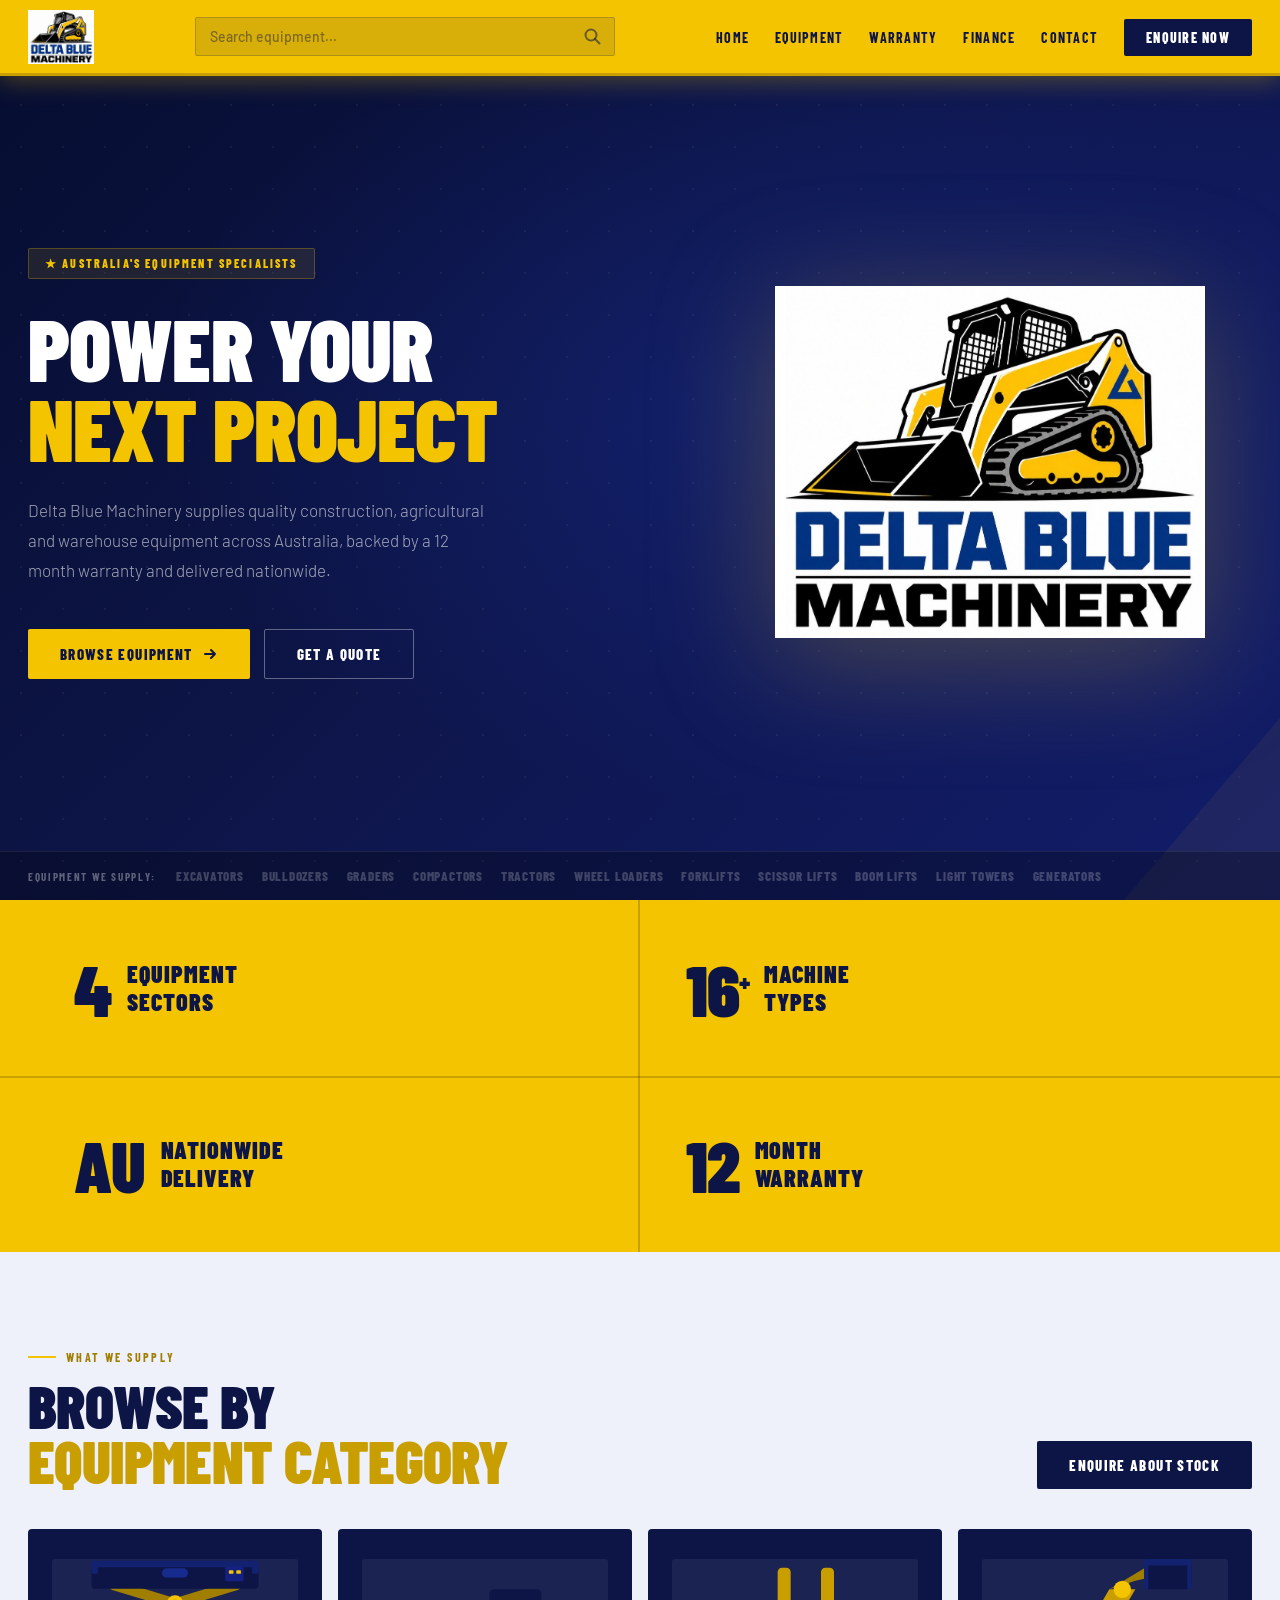
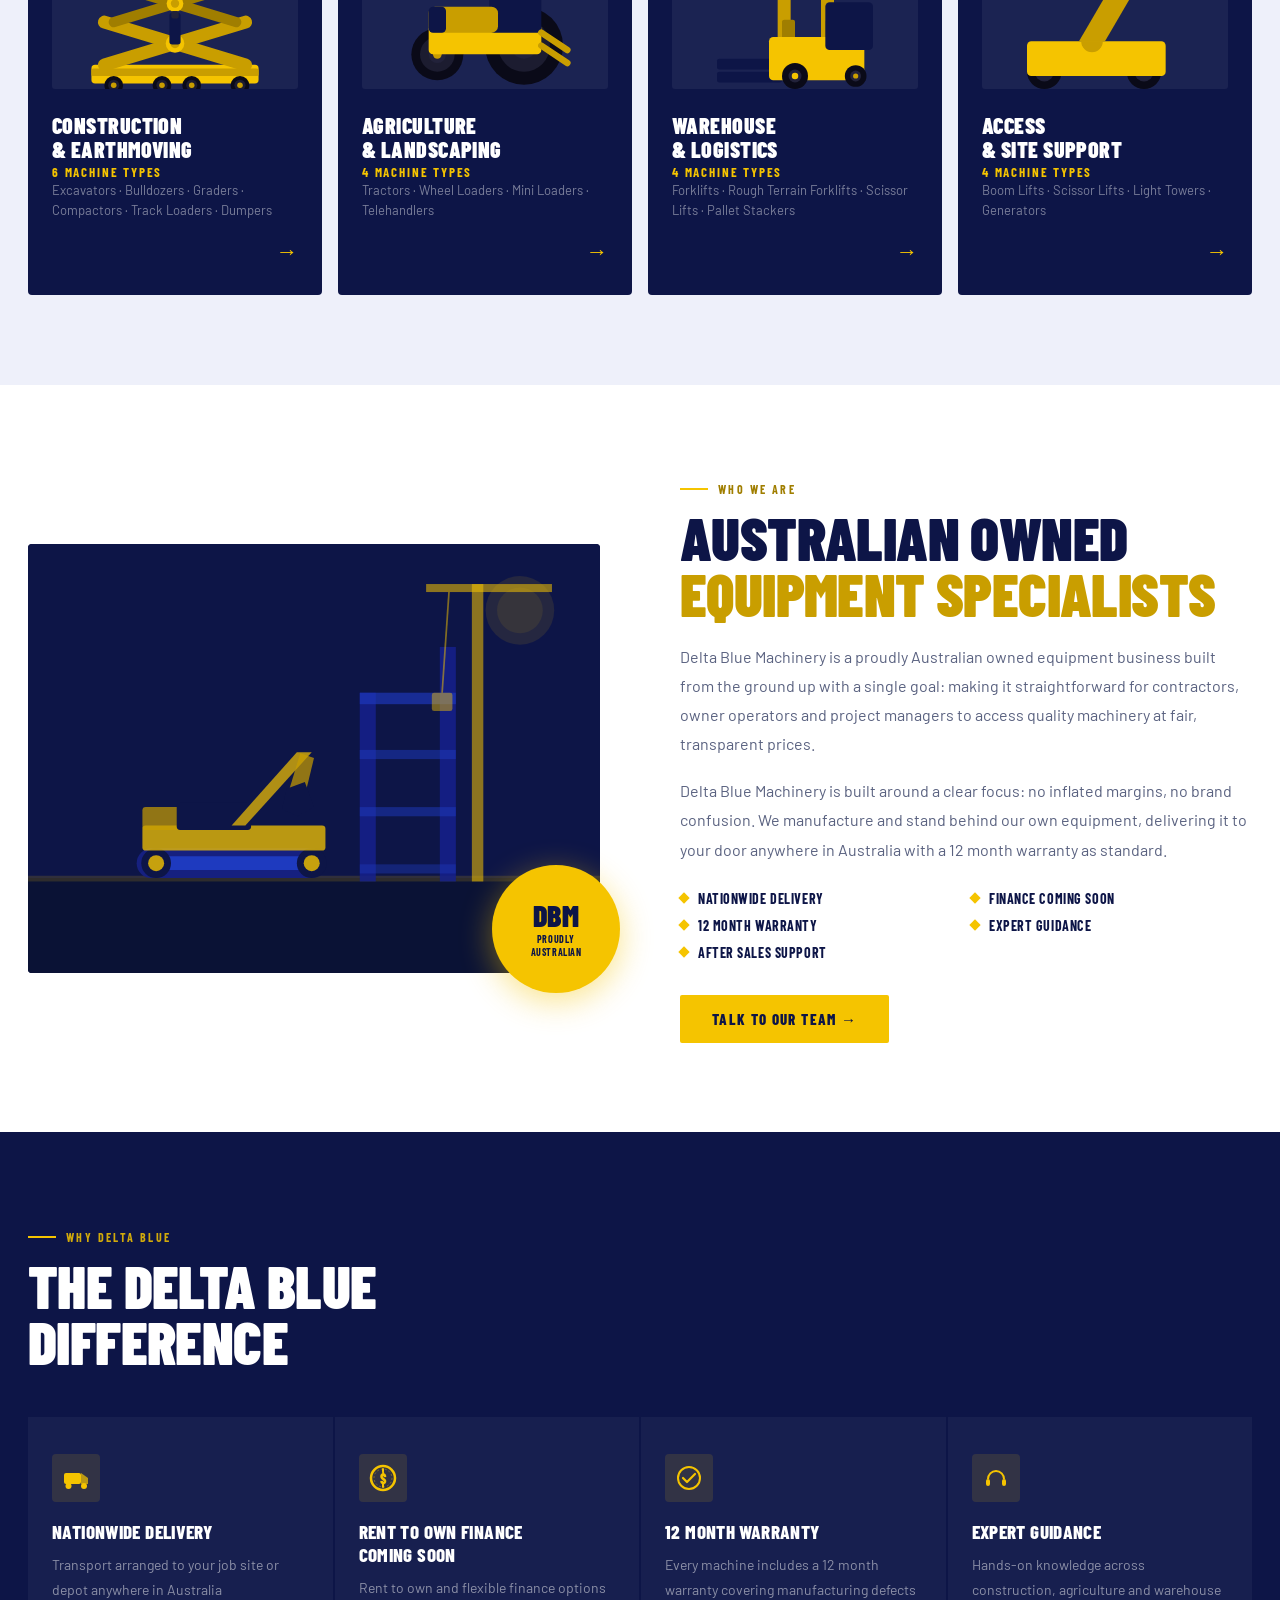
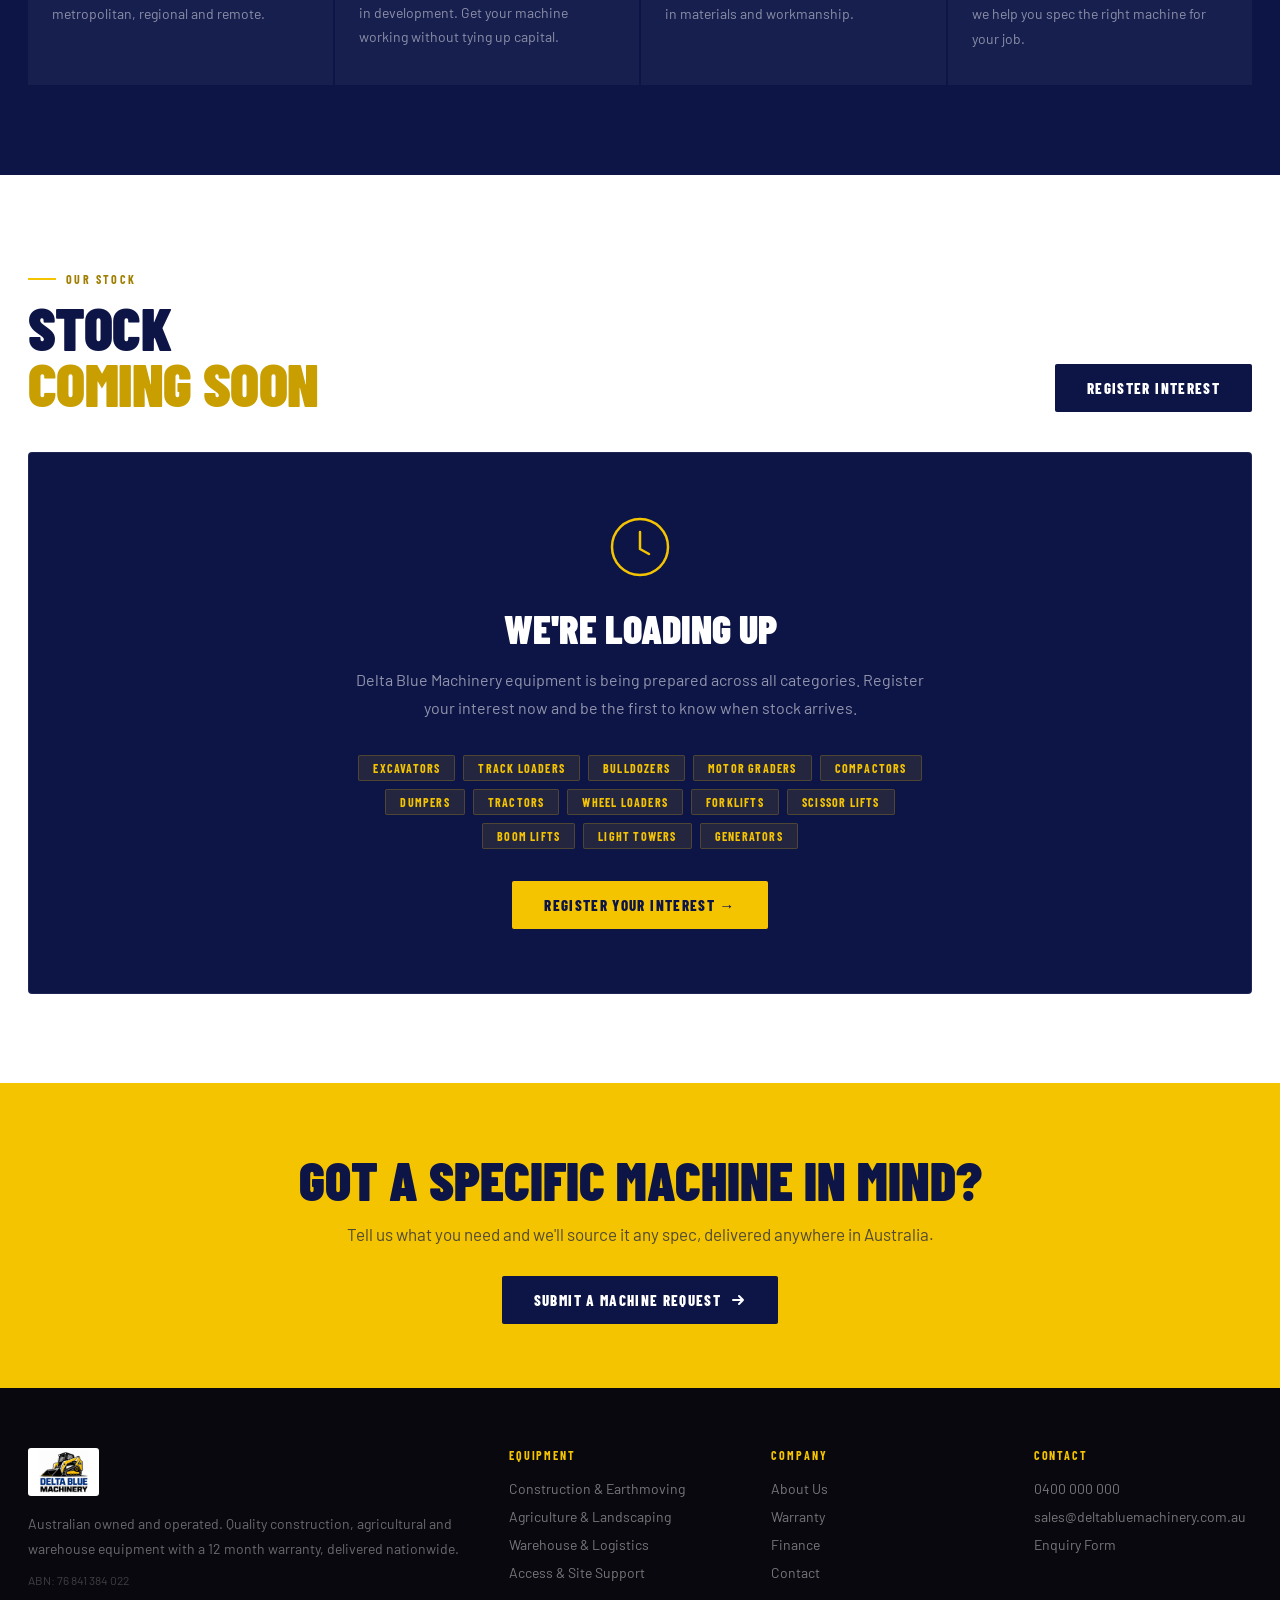
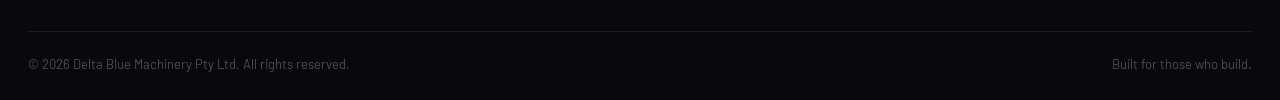
==== commit ea4aa77c: "Add files via upload" ====
--- a/index.html
+++ b/index.html
@@ -9,318 +9,9 @@
   <link rel="preconnect" href="https://fonts.googleapis.com">
   <link rel="preconnect" href="https://fonts.gstatic.com" crossorigin>
   <link href="https://fonts.googleapis.com/css2?family=Barlow+Condensed:wght@500;600;700;800;900&family=Barlow:wght@300;400;500;600&display=swap" rel="stylesheet">
-  <style>
-    *,*::before,*::after{box-sizing:border-box;margin:0;padding:0}
-    :root{
-      --navy:#0D1547;--nm:#16288C;--blue:#1E3ABF;
-      --gold:#F5C400;--gd:#C99E00;--gdk:#A07E00;
-      --black:#08080E;--white:#fff;--light:#EEF0FA;
-      --muted:#8895B8;--text:#1E2340;--brd:rgba(255,255,255,.08);
-      --sp:clamp(56px,7vw,100px);
-    }
-    html{scroll-behavior:smooth}
-    html{overflow-x:hidden}
-    body{font-family:'Barlow',sans-serif;color:var(--text);background:var(--white);overflow-x:hidden;width:100%}
-    .page{display:none}.page.active{display:block}
-    .container{max-width:1280px;margin:0 auto;padding:0 28px;width:100%}
-    .tag{display:inline-flex;align-items:center;gap:10px;font-family:'Barlow Condensed',sans-serif;font-size:12px;font-weight:700;letter-spacing:.2em;text-transform:uppercase;color:var(--gdk);margin-bottom:14px}
-    .tag::before{content:'';display:block;width:28px;height:2px;background:var(--gold);flex-shrink:0}
-    .tagl{color:rgba(245,196,0,.85)}
-    h2.st{font-family:'Barlow Condensed',sans-serif;font-size:clamp(36px,5vw,60px);font-weight:900;line-height:.93;text-transform:uppercase;letter-spacing:-.01em;color:var(--navy)}
-    h2.st .g{color:var(--gd)} h2.st.l{color:#fff!important}
-    .btn{display:inline-flex;align-items:center;gap:9px;font-family:'Barlow Condensed',sans-serif;font-size:15px;font-weight:800;letter-spacing:.09em;text-transform:uppercase;text-decoration:none;padding:15px 32px;border-radius:2px;border:none;cursor:pointer;transition:transform .2s,box-shadow .2s,background .2s}
-    .btn:hover{transform:translateY(-2px)}
-    .bg{background:var(--gold);color:var(--navy)}.bg:hover{background:var(--gd);box-shadow:0 8px 32px rgba(245,196,0,.38)}
-    .bgh{background:transparent;color:#fff;border:1.5px solid rgba(255,255,255,.35)}.bgh:hover{border-color:#fff;background:rgba(255,255,255,.08)}
-    .bn{background:var(--navy);color:#fff}.bn:hover{background:#0a103a;box-shadow:0 8px 32px rgba(13,21,71,.38)}
-    .sh{display:flex;justify-content:space-between;align-items:flex-end;margin-bottom:40px}
-    .sr{opacity:0;transform:translateY(24px);transition:opacity .6s ease,transform .6s ease}
-    .sr.vis{opacity:1;transform:translateY(0)}
-    .d1{transition-delay:.1s}.d2{transition-delay:.2s}.d3{transition-delay:.3s}
-
-    /* INNER PAGE HERO */
-    .ph{background:var(--navy);background-image:linear-gradient(135deg,#060D30 0%,#0D1547 55%,#121D6B 100%);padding:110px 0 64px;position:relative;overflow:hidden}
-    .ph::before{content:'';position:absolute;inset:0;pointer-events:none;background-image:radial-gradient(rgba(255,255,255,.05) 1px,transparent 1px);background-size:40px 40px}
-    .phi{position:relative;z-index:1}
-    .ph h1{font-family:'Barlow Condensed',sans-serif;font-size:clamp(44px,6vw,80px);font-weight:900;line-height:.92;text-transform:uppercase;color:#fff;letter-spacing:-.01em}
-    .ph h1 em{color:var(--gold);font-style:normal}
-    .ph p{font-size:17px;color:rgba(255,255,255,.6);line-height:1.74;max-width:560px;margin-top:20px}
-
-    /* NAV */
-    .nav{position:fixed;top:0;left:0;right:0;z-index:1000;height:76px;background:var(--gold);backdrop-filter:blur(14px);-webkit-backdrop-filter:blur(14px);border-bottom:3px solid var(--gd);display:flex;align-items:center;box-shadow:0 4px 24px rgba(245,196,0,.3)}
-    .ni{display:grid;grid-template-columns:auto 1fr auto;align-items:center;gap:16px;width:100%;min-width:0}
-    .nlogo{cursor:pointer;text-decoration:none;display:flex;align-items:center}
-    .nlogo img{height:54px;width:auto}
-    .nls{display:flex;align-items:center;gap:26px;list-style:none}
-    .nls a{color:var(--navy);text-decoration:none;font-family:'Barlow Condensed',sans-serif;font-size:14px;font-weight:700;letter-spacing:.09em;text-transform:uppercase;transition:color .2s,opacity .2s;cursor:pointer}
-    .nls a:hover,.nls a.an{color:var(--navy);opacity:.65}
-    .ncta{background:var(--navy)!important;color:#fff!important;padding:10px 22px!important;border-radius:2px!important;font-weight:800!important;transition:background .2s!important}.ncta:hover{background:#0a103a!important}
-    .hbg{display:none;flex-direction:column;gap:5px;cursor:pointer;padding:8px;background:none;border:none}
-    .hbg span{display:block;width:26px;height:3px;background:var(--navy);border-radius:2px;transition:transform .3s,opacity .3s}
-    .hbg[aria-expanded=true] span:nth-child(1){transform:translateY(7px) rotate(45deg)}
-    .hbg[aria-expanded=true] span:nth-child(2){opacity:0}
-    .hbg[aria-expanded=true] span:nth-child(3){transform:translateY(-7px) rotate(-45deg)}
-    .nd{display:none;position:fixed;top:76px;left:0;right:0;background:var(--navy);z-index:999;border-top:3px solid var(--gd);flex-direction:column}
-    .nd.open{display:flex}
-    .nd a{padding:16px 28px;color:rgba(255,255,255,.82);text-decoration:none;cursor:pointer;font-family:'Barlow Condensed',sans-serif;font-size:18px;font-weight:700;letter-spacing:.06em;text-transform:uppercase;border-bottom:1px solid var(--brd);transition:color .2s,background .2s}
-    .nd a:last-child{border-bottom:none}
-    .nd a:hover{color:var(--gold);background:rgba(255,255,255,.03)}
-
-    /* HERO */
-    .hero{min-height:100vh;padding-top:76px;background:var(--navy);background-image:radial-gradient(ellipse at 65% 45%,rgba(30,58,191,.3) 0%,transparent 58%),linear-gradient(135deg,#060D30 0%,#0D1547 45%,#121D6B 100%);display:flex;flex-direction:column;position:relative;overflow:hidden}
-    .hero::before{content:'';position:absolute;inset:0;pointer-events:none;background-image:radial-gradient(rgba(255,255,255,.056) 1px,transparent 1px);background-size:42px 42px}
-    .hero::after{content:'';position:absolute;right:0;bottom:0;width:260px;height:260px;background:var(--gold);clip-path:polygon(100% 100%,100% 30%,40% 100%);opacity:.055;pointer-events:none}
-    .hm{flex:1;display:flex;align-items:center;position:relative;z-index:1}
-    .hi{display:grid;grid-template-columns:1.1fr .9fr;gap:60px;align-items:center;padding:72px 0}
-    .hey{display:inline-flex;align-items:center;gap:12px;background:rgba(245,196,0,.1);border:1px solid rgba(245,196,0,.25);padding:7px 16px;border-radius:2px;margin-bottom:28px}
-    .hey span{font-family:'Barlow Condensed',sans-serif;font-size:12px;font-weight:800;letter-spacing:.18em;text-transform:uppercase;color:var(--gold)}
-    .hero h1{font-family:'Barlow Condensed',sans-serif;font-size:clamp(52px,6.8vw,96px);font-weight:900;line-height:.92;text-transform:uppercase;color:#fff;letter-spacing:-.01em;margin-bottom:28px}
-    .hero h1 em{color:var(--gold);font-style:normal;display:block}
-    .hdesc{font-size:17px;font-weight:300;color:rgba(255,255,255,.62);line-height:1.78;max-width:460px;margin-bottom:44px}
-    .hbtns{display:flex;gap:14px;flex-wrap:wrap}
-    .hv{display:flex;justify-content:center;align-items:center;position:relative}
-    .hglow{position:absolute;width:380px;height:380px;background:radial-gradient(circle,rgba(245,196,0,.2) 0%,transparent 68%);border-radius:50%;pointer-events:none}
-    .hlw{position:relative;z-index:1;animation:fy 7s ease-in-out infinite}
-    .hlw img{width:100%;max-width:430px;filter:drop-shadow(0 20px 60px rgba(245,196,0,.25))}
-    @keyframes fy{0%,100%{transform:translateY(0)}50%{transform:translateY(-14px)}}
-    .hs{position:relative;z-index:1;background:rgba(0,0,0,.28);border-top:1px solid var(--brd);padding:16px 0}
-    .hsi{display:flex;align-items:center;gap:20px;flex-wrap:wrap}
-    .sl{font-family:'Barlow Condensed',sans-serif;font-size:11px;font-weight:700;letter-spacing:.15em;text-transform:uppercase;color:rgba(255,255,255,.35);white-space:nowrap;flex-shrink:0}
-    .hbrands{display:flex;align-items:center;gap:18px;flex-wrap:wrap}
-    .hbrand{font-family:'Barlow Condensed',sans-serif;font-size:13px;font-weight:800;letter-spacing:.06em;text-transform:uppercase;color:rgba(255,255,255,.22);cursor:default;transition:color .2s}
-    .hbrand:hover{color:rgba(255,255,255,.5)}
-
-    /* STATS */
-    .sb{background:var(--gold);position:relative}
-    .sb::after{content:'';position:absolute;left:0;right:0;top:50%;height:2px;background:rgba(0,0,0,.18);pointer-events:none}
-    .si{display:grid;grid-template-columns:repeat(2,1fr)}
-    .stat{padding:clamp(28px,5vw,52px) 8px;text-align:left;border:none}
-    .stat:nth-child(1),.stat:nth-child(3){border-right:2px solid rgba(0,0,0,.18)}
-    .stat:last-child{border-right:none}
-    .sn{font-family:'Barlow Condensed',sans-serif;font-size:50px;font-weight:900;color:var(--navy);line-height:1;letter-spacing:-.02em}
-    .sn sup{font-size:22px;vertical-align:super}
-    .slbl{font-family:'Barlow Condensed',sans-serif;font-size:12px;font-weight:700;letter-spacing:.15em;text-transform:uppercase;color:rgba(13,21,71,.62);margin-top:5px}
-
-    /* EQUIPMENT TABS */
-    .eq{background:var(--light);padding:var(--sp) 0}
-    .eqtabs{display:flex;flex-wrap:wrap;gap:3px;margin-bottom:32px;background:var(--navy);padding:5px;border-radius:4px}
-    .eqtab{flex:1;padding:13px 18px;background:transparent;border:none;cursor:pointer;font-family:'Barlow Condensed',sans-serif;font-size:14px;font-weight:800;letter-spacing:.06em;text-transform:uppercase;color:rgba(255,255,255,.55);border-radius:2px;transition:background .2s,color .2s;white-space:nowrap}
-    .eqtab.active{background:var(--gold);color:var(--navy)}
-    .eqtab:hover:not(.active){background:rgba(255,255,255,.08);color:#fff}
-    .ep{display:none}
-    .ep.active{display:grid;grid-template-columns:repeat(3,1fr);gap:20px}
-
-    /* EQUIPMENT CARDS */
-    .ec{background:var(--white);border-radius:3px;border:1px solid rgba(0,0,0,.07);overflow:hidden;transition:transform .3s,box-shadow .3s,border-color .3s;text-decoration:none;color:inherit;display:block}
-    .ec:hover{transform:translateY(-7px);box-shadow:0 24px 60px rgba(13,21,71,.13);border-color:var(--gold)}
-    .ei{background:var(--navy);height:180px;display:flex;align-items:center;justify-content:center;transition:background .3s;overflow:hidden;position:relative}
-    .ei svg{width:auto;height:120px}
-    .ec:hover .ei{background:#10183E}
-    /* Coming soon badge */
-    .ecom .ei::after{content:'Coming Soon';position:absolute;top:10px;right:10px;background:var(--gold);color:var(--navy);font-family:'Barlow Condensed',sans-serif;font-size:10px;font-weight:800;letter-spacing:.12em;text-transform:uppercase;padding:3px 9px;border-radius:2px}
-    .ecom:hover{border-color:rgba(0,0,0,.1)!important;transform:none!important;box-shadow:none!important}
-    .ecom .elink{color:var(--muted)}
-    .eb{padding:22px}
-    .en{font-family:'Barlow Condensed',sans-serif;font-size:20px;font-weight:800;text-transform:uppercase;color:var(--navy);letter-spacing:.02em;margin-bottom:7px}
-    .edesc{font-size:13px;color:var(--muted);line-height:1.62;margin-bottom:16px}
-    .elink{font-family:'Barlow Condensed',sans-serif;font-size:12px;font-weight:700;letter-spacing:.12em;text-transform:uppercase;color:var(--nm);display:flex;align-items:center;gap:6px}
-
-    /* ABOUT */
-    .about{padding:var(--sp) 0}
-    .abouti{display:grid;grid-template-columns:1fr 1fr;gap:80px;align-items:center}
-    .avis{position:relative}
-    .asc{background:var(--navy);border-radius:4px;overflow:hidden;aspect-ratio:4/3}
-    .abdg{position:absolute;right:-20px;bottom:-20px;width:128px;height:128px;background:var(--gold);border-radius:50%;display:flex;flex-direction:column;align-items:center;justify-content:center;text-align:center;padding:14px;box-shadow:0 8px 32px rgba(245,196,0,.45)}
-    .abdn{font-family:'Barlow Condensed',sans-serif;font-size:30px;font-weight:900;color:var(--navy);line-height:1}
-    .abdt{font-family:'Barlow Condensed',sans-serif;font-size:10px;font-weight:700;text-transform:uppercase;letter-spacing:.06em;color:var(--navy);line-height:1.3;margin-top:3px}
-    .acp p{color:#5A6280;line-height:1.82;font-size:16px;margin-bottom:18px}
-    .acks{display:grid;grid-template-columns:1fr 1fr;gap:10px;margin:26px 0 34px}
-    .ack{display:flex;align-items:center;gap:10px;font-family:'Barlow Condensed',sans-serif;font-size:14px;font-weight:700;text-transform:uppercase;letter-spacing:.04em;color:var(--navy)}
-    .ack::before{content:'';width:8px;height:8px;background:var(--gold);flex-shrink:0;transform:rotate(45deg)}
-
-    /* WHY */
-    .why{background:var(--navy);padding:var(--sp) 0}
-    .wyg{display:grid;grid-template-columns:repeat(4,1fr);gap:2px}
-    .wyc{background:rgba(255,255,255,.045);padding:34px 24px;border-top:3px solid transparent;transition:background .3s,border-color .3s}
-    .wyc:hover{background:rgba(255,255,255,.09);border-top-color:var(--gold)}
-    .wyi{width:48px;height:48px;border-radius:4px;background:rgba(245,196,0,.12);display:flex;align-items:center;justify-content:center;margin-bottom:18px}
-    .wyt{font-family:'Barlow Condensed',sans-serif;font-size:19px;font-weight:800;text-transform:uppercase;color:#fff;margin-bottom:10px;letter-spacing:.02em}
-    .wytx{font-size:14px;color:rgba(255,255,255,.5);line-height:1.74}
-
-    /* STOCK SOON */
-    .listings{padding:var(--sp) 0}
-    .ssw{background:var(--navy);border-radius:4px;padding:64px 28px;text-align:center;border:1px solid rgba(255,255,255,.07)}
-    .ssi{max-width:580px;margin:0 auto}
-    .sst{font-family:'Barlow Condensed',sans-serif;font-size:40px;font-weight:900;text-transform:uppercase;color:#fff;margin-bottom:14px}
-    .sstx{font-size:16px;color:rgba(255,255,255,.55);line-height:1.78;margin-bottom:32px}
-    .sscs{display:flex;flex-wrap:wrap;gap:8px;justify-content:center;margin-bottom:32px}
-    .ssc{background:rgba(245,196,0,.1);border:1px solid rgba(245,196,0,.2);color:var(--gold);font-family:'Barlow Condensed',sans-serif;font-size:12px;font-weight:700;letter-spacing:.1em;text-transform:uppercase;padding:5px 14px;border-radius:2px}
-
-    /* CTA */
-    .ctab{background:var(--gold);padding:64px 0;text-align:center}
-    .ctab h2{font-family:'Barlow Condensed',sans-serif;font-size:clamp(32px,5vw,54px);font-weight:900;text-transform:uppercase;color:var(--navy);margin-bottom:12px}
-    .ctab p{font-size:17px;color:rgba(13,21,71,.7);margin-bottom:32px}
-
-    /* WARRANTY */
-    .whl{background:var(--gold)}
-    .whli{display:grid;grid-template-columns:repeat(3,1fr)}
-    .whi{padding:30px 22px;text-align:center;border-right:1px solid rgba(0,0,0,.1)}
-    .whi:last-child{border-right:none}
-    .whit{font-family:'Barlow Condensed',sans-serif;font-size:21px;font-weight:900;text-transform:uppercase;color:var(--navy);margin:10px 0 6px}
-    .whitx{font-size:14px;color:rgba(13,21,71,.68);line-height:1.6}
-    .wb{padding:var(--sp) 0}
-    .wbg{display:grid;grid-template-columns:2fr 1fr;gap:56px}
-    .ws{margin-bottom:48px}
-    .ws h3{font-family:'Barlow Condensed',sans-serif;font-size:26px;font-weight:800;text-transform:uppercase;color:var(--navy);margin-bottom:18px;padding-bottom:11px;border-bottom:2px solid var(--gold)}
-    .ws p{color:#5A6280;line-height:1.82;font-size:15px;margin-bottom:14px}
-    .ws ul{list-style:none;margin-top:10px;display:flex;flex-direction:column;gap:7px}
-    .ws ul li{display:flex;align-items:flex-start;gap:10px;color:#5A6280;font-size:15px;line-height:1.6}
-    .ws ul li::before{content:'';width:7px;height:7px;background:var(--gold);border-radius:1px;transform:rotate(45deg);flex-shrink:0;margin-top:6px}
-    .cst{display:flex;flex-direction:column;gap:18px;margin-top:10px}
-    .cs{display:flex;gap:18px;align-items:flex-start;padding:18px;background:var(--light);border-radius:3px;border-left:3px solid var(--gold)}
-    .csn{font-family:'Barlow Condensed',sans-serif;font-size:30px;font-weight:900;color:var(--gold);line-height:1;flex-shrink:0;width:34px}
-    .csti{font-family:'Barlow Condensed',sans-serif;font-size:16px;font-weight:800;text-transform:uppercase;color:var(--navy);margin-bottom:4px}
-    .cstx{font-size:14px;color:#6A74A0;line-height:1.65}
-    .eg{display:grid;grid-template-columns:1fr 1fr;gap:5px 22px;margin-top:10px}
-    .ei2{display:flex;align-items:center;gap:8px;font-size:14px;color:#6A74A0;padding:4px 0;border-bottom:1px solid rgba(0,0,0,.05)}
-    .ei2::before{content:"✕";color:#D9534F;font-size:11px;font-weight:700;flex-shrink:0}
-    .wsb{position:sticky;top:92px}
-    .wsc{background:var(--navy);border-radius:4px;padding:28px;margin-bottom:18px}
-    .wsct{font-family:'Barlow Condensed',sans-serif;font-size:19px;font-weight:800;text-transform:uppercase;color:#fff;margin-bottom:14px}
-    .wsc p{font-size:14px;color:rgba(255,255,255,.55);line-height:1.72;margin-bottom:14px}
-    .wsc .btn{width:100%;justify-content:center}
-    .wsa{background:var(--light);border-radius:4px;padding:22px;border-left:3px solid var(--gold)}
-    .wsat{font-family:'Barlow Condensed',sans-serif;font-size:14px;font-weight:800;text-transform:uppercase;color:var(--navy);margin-bottom:9px}
-    .wsa p{font-size:13px;color:#6A74A0;line-height:1.72}
-
-    /* FINANCE */
-    .fb{padding:var(--sp) 0}
-    .fc{background:var(--navy);border-radius:4px;padding:60px 28px;text-align:center;border:1px solid rgba(245,196,0,.15);margin-bottom:var(--sp)}
-    .fci{max-width:600px;margin:0 auto}
-    .fc h2{font-family:'Barlow Condensed',sans-serif;font-size:46px;font-weight:900;text-transform:uppercase;color:#fff;margin-bottom:14px}
-    .fc p{font-size:16px;color:rgba(255,255,255,.55);line-height:1.78;margin-bottom:30px}
-    .rto h2{font-family:'Barlow Condensed',sans-serif;font-size:clamp(32px,4vw,50px);font-weight:900;text-transform:uppercase;color:var(--navy);margin-bottom:10px}
-    .rto h2 .g{color:var(--gd)}
-    .rtosub{font-size:17px;color:#6A74A0;line-height:1.72;max-width:580px;margin-bottom:44px}
-    .rtoh{display:grid;grid-template-columns:repeat(4,1fr);gap:2px;margin-bottom:44px}
-    .rtos{background:var(--light);padding:28px 20px;border-top:3px solid var(--gold)}
-    .rtosn{font-family:'Barlow Condensed',sans-serif;font-size:44px;font-weight:900;color:rgba(13,21,71,.15);line-height:1;margin-bottom:8px}
-    .rtost{font-family:'Barlow Condensed',sans-serif;font-size:17px;font-weight:800;text-transform:uppercase;color:var(--navy);margin-bottom:7px}
-    .rtostx{font-size:14px;color:#6A74A0;line-height:1.68}
-    .rtob{display:grid;grid-template-columns:repeat(3,1fr);gap:18px;margin-top:44px}
-    .rtobc{background:var(--white);border:1px solid rgba(0,0,0,.08);border-radius:3px;padding:26px;border-top:3px solid var(--gold)}
-    .rtobci{width:46px;height:46px;background:rgba(245,196,0,.1);border-radius:4px;display:flex;align-items:center;justify-content:center;margin-bottom:14px}
-    .rtobt{font-family:'Barlow Condensed',sans-serif;font-size:18px;font-weight:800;text-transform:uppercase;color:var(--navy);margin-bottom:7px}
-    .rtobtx{font-size:14px;color:#6A74A0;line-height:1.68}
-
-    /* CONTACT */
-    .contact{background:var(--light);padding:var(--sp) 0}
-    .coni{display:grid;grid-template-columns:1fr 1.5fr;gap:60px}
-    .cinfo>p{color:#6A74A0;line-height:1.76;font-size:15px;margin-bottom:32px}
-    .cits{display:flex;flex-direction:column;gap:20px}
-    .cit{display:flex;gap:14px;align-items:flex-start}
-    .citc{width:42px;height:42px;border-radius:4px;background:var(--navy);flex-shrink:0;display:flex;align-items:center;justify-content:center}
-    .citl{font-family:'Barlow Condensed',sans-serif;font-size:11px;font-weight:700;letter-spacing:.14em;text-transform:uppercase;color:var(--muted);margin-bottom:3px}
-    .citv{font-weight:600;color:var(--navy);font-size:15px}
-    .citv a{color:var(--navy);text-decoration:none}
-    .citv a:hover{color:var(--blue);text-decoration:underline}
-    .cfb{background:var(--white);border-radius:4px;padding:38px;border:1px solid rgba(0,0,0,.06)}
-    .cfb h4{font-family:'Barlow Condensed',sans-serif;font-size:24px;font-weight:800;text-transform:uppercase;color:var(--navy);margin-bottom:26px}
-    .fr{display:grid;grid-template-columns:1fr 1fr;gap:14px}
-    .fg{margin-bottom:16px}
-    .fg label{display:block;font-family:'Barlow Condensed',sans-serif;font-size:11px;font-weight:700;letter-spacing:.12em;text-transform:uppercase;color:var(--navy);margin-bottom:6px}
-    .fg input,.fg select,.fg textarea{width:100%;padding:12px 14px;border:1px solid rgba(0,0,0,.12);border-radius:2px;font-family:'Barlow',sans-serif;font-size:15px;color:var(--text);background:#FAFBFD;outline:none;appearance:none;transition:border-color .2s,box-shadow .2s}
-    .fg input:focus,.fg select:focus,.fg textarea:focus{border-color:var(--nm);box-shadow:0 0 0 3px rgba(22,40,140,.08);background:#fff}
-    .fg textarea{resize:vertical;min-height:108px}
-    .fn{font-size:13px;color:var(--muted);margin-bottom:16px}
-    .fsucc{display:none;margin-top:14px;padding:14px 16px;border-radius:3px;background:#E8F5E9;border:1px solid #A5D6A7;color:#2E7D32;font-family:'Barlow Condensed',sans-serif;font-size:17px;font-weight:700;letter-spacing:.04em}
-
-    /* FOOTER */
-    footer{background:var(--black);color:#fff;padding:60px 0 28px}
-    .ftt{display:grid;grid-template-columns:2fr 1fr 1fr 1fr;gap:44px;padding-bottom:44px;border-bottom:1px solid rgba(255,255,255,.08);margin-bottom:24px}
-    .fli img{height:48px;display:block;margin-bottom:16px;background:#fff;padding:3px 10px;border-radius:3px}
-    .fab{font-size:14px;color:rgba(255,255,255,.4);line-height:1.76;margin-bottom:12px}
-    .fabn{font-size:12px;color:rgba(255,255,255,.22)}
-    .fcol h5{font-family:'Barlow Condensed',sans-serif;font-size:12px;font-weight:700;letter-spacing:.16em;text-transform:uppercase;color:var(--gold);margin-bottom:16px}
-    .fcol ul{list-style:none;display:flex;flex-direction:column;gap:9px}
-    .fcol ul a{color:rgba(255,255,255,.45);text-decoration:none;font-size:14px;transition:color .2s;cursor:pointer}
-    .fcol ul a:hover{color:#fff}
-    .fbot{display:flex;justify-content:space-between;align-items:center;font-size:13px;color:rgba(255,255,255,.28);flex-wrap:wrap;gap:8px}
-
-    /* RESPONSIVE */
-    @media(max-width:1100px){
-      .ep.active{grid-template-columns:repeat(2,1fr)}
-      .wyg{grid-template-columns:repeat(2,1fr)}
-      .rtoh{grid-template-columns:repeat(2,1fr)}
-      .rtob{grid-template-columns:1fr 1fr}
-      .wbg{grid-template-columns:1fr}.wsb{position:static}
-      .ftt{grid-template-columns:1fr 1fr}
-    }
-    @media(max-width:768px){
-      .nls{display:none}.hbg{display:flex}
-      .nsw{max-width:calc(100vw - 180px)}
-      .hi{grid-template-columns:1fr}.hv{display:none}
-      .si{grid-template-columns:repeat(2,1fr)}
-      .ep.active{grid-template-columns:1fr}
-      .sh{flex-direction:column;align-items:flex-start;gap:16px}
-      .abouti{grid-template-columns:1fr}.avis{display:none}
-      .wyg{grid-template-columns:1fr}.coni{grid-template-columns:1fr}
-      .fr{grid-template-columns:1fr}.ftt{grid-template-columns:1fr;gap:28px}
-      .fbot{flex-direction:column;text-align:center}
-      .whli{grid-template-columns:1fr}
-      .whi{border-right:none;border-bottom:1px solid rgba(0,0,0,.1)}.whi:last-child{border-bottom:none}
-      .eg{grid-template-columns:1fr}.rtoh{grid-template-columns:1fr 1fr}.rtob{grid-template-columns:1fr}
-      .eqtabs{background:none;padding:0;gap:4px}
-      .eqtab{padding:10px 12px;font-size:12px;background:rgba(13,21,71,.08);color:var(--navy);border-radius:2px}
-      .eqtab.active{background:var(--navy);color:var(--gold)}
-    }
-    @media(max-width:480px){
-      .eqtabs{flex-direction:column}
-      .ep.active{grid-template-columns:1fr}
-    }
-
-
-    .stat-pair{display:flex;align-items:center;justify-content:flex-start;gap:clamp(8px,1.5vw,16px);padding:0 clamp(16px,3vw,40px)}
-    .sn-big{font-family:'Barlow Condensed',sans-serif;font-size:clamp(44px,6vw,72px);font-weight:900;color:var(--navy);line-height:1;letter-spacing:-.02em}
-    .sn-stack{display:flex;flex-direction:column;align-items:flex-start;line-height:1.15}
-    .sn-top{font-family:'Barlow Condensed',sans-serif;font-size:clamp(16px,2.2vw,24px);font-weight:900;text-transform:uppercase;color:var(--navy);letter-spacing:.04em}
-    .sn-bot{font-family:'Barlow Condensed',sans-serif;font-size:clamp(16px,2.2vw,24px);font-weight:900;text-transform:uppercase;color:var(--navy);letter-spacing:.04em}
-    /* CATEGORY TILES */
-    .cat-tiles{display:grid;grid-template-columns:repeat(4,1fr);gap:16px}
-    .cat-tile{background:var(--navy);border-radius:4px;padding:28px 22px;cursor:pointer;transition:transform .25s,box-shadow .25s,border-color .25s;border:2px solid transparent;display:flex;flex-direction:column;gap:16px;position:relative}
-    .cat-tile:hover{transform:translateY(-6px);box-shadow:0 20px 50px rgba(13,21,71,.25);border-color:var(--gold)}
-    .cat-tile-icon{width:100%;height:130px;margin-bottom:8px;display:flex;align-items:center;justify-content:center;background:rgba(255,255,255,.06);border-radius:3px;overflow:hidden}
-    .cat-tile-icon svg{width:100%;height:130px}
-    .cat-tile-name{font-family:'Barlow Condensed',sans-serif;font-size:22px;font-weight:900;text-transform:uppercase;color:#fff;line-height:1.1;letter-spacing:.02em}
-    .cat-tile-count{font-family:'Barlow Condensed',sans-serif;font-size:13px;font-weight:700;letter-spacing:.14em;text-transform:uppercase;color:var(--gold);margin-top:2px}
-    .cat-tile-list{font-size:13px;color:rgba(255,255,255,.45);line-height:1.6}
-    .cat-tile-arrow{font-family:'Barlow Condensed',sans-serif;font-size:22px;font-weight:900;color:var(--gold);align-self:flex-end;margin-top:auto;transition:transform .2s}
-    .cat-tile:hover .cat-tile-arrow{transform:translateX(6px)}
-    /* CATEGORY DETAIL (drill-down) */
-    .cat-detail{display:none}
-    .cat-back{display:inline-flex;align-items:center;gap:8px;background:none;border:1.5px solid rgba(13,21,71,.2);color:var(--navy);font-family:'Barlow Condensed',sans-serif;font-size:14px;font-weight:700;letter-spacing:.1em;text-transform:uppercase;padding:10px 20px;border-radius:2px;cursor:pointer;margin-bottom:32px;transition:background .2s,border-color .2s}
-    .cat-back:hover{background:var(--navy);color:#fff;border-color:var(--navy)}
-    @media(max-width:1024px){.cat-tiles{grid-template-columns:repeat(2,1fr)}}
-    @media(max-width:560px){.cat-tiles{grid-template-columns:1fr}}
-
-    /* NAV SEARCH */
-    .nsearch{display:flex;align-items:center;background:rgba(13,21,71,.12);border:1.5px solid rgba(13,21,71,.2);border-radius:2px;overflow:hidden;max-width:420px;width:100%;min-width:0;transition:border-color .2s,background .2s}
-    .nsearch:focus-within{background:rgba(13,21,71,.18);border-color:rgba(13,21,71,.45)}
-    .nsearch input{flex:1;background:none;border:none;outline:none;padding:10px 14px;font-family:'Barlow',sans-serif;font-size:14px;color:var(--navy);font-weight:500}
-    .nsearch input::placeholder{color:rgba(13,21,71,.45)}
-    .nsearch-btn{background:none;border:none;cursor:pointer;padding:10px 13px;display:flex;align-items:center;color:rgba(13,21,71,.55);transition:color .2s;flex-shrink:0}
-    .nsearch-btn:hover{color:var(--navy)}
-    .nsearch-results{position:absolute;top:calc(100% + 4px);left:0;right:0;background:#fff;border:1px solid rgba(0,0,0,.1);border-radius:2px;box-shadow:0 12px 40px rgba(0,0,0,.12);z-index:200;display:none;max-height:340px;overflow-y:auto}
-    .nsr-item{display:flex;align-items:center;gap:12px;padding:12px 16px;cursor:pointer;border-bottom:1px solid rgba(0,0,0,.05);transition:background .15s;text-decoration:none;color:var(--navy)}
-    .nsr-item:last-child{border-bottom:none}
-    .nsr-item:hover{background:var(--light)}
-    .nsr-cat{font-family:'Barlow Condensed',sans-serif;font-size:10px;font-weight:700;letter-spacing:.12em;text-transform:uppercase;color:var(--muted);margin-top:2px}
-    .nsr-name{font-family:'Barlow Condensed',sans-serif;font-size:16px;font-weight:800;text-transform:uppercase}
-    .nsw{position:relative;flex:1;display:flex;justify-content:center;min-width:0;overflow:visible}
-  </style>
+<link rel="stylesheet" href="style.css">
 </head>
 <body>
-
 <!-- NAV -->
 <nav class="nav" role="navigation" aria-label="Main navigation">
   <div class="container">
@@ -1072,198 +763,6 @@
     </div>
   </div>
 </footer>
-
-
-<script>
-'use strict';
-
-/* ── Page router ── */
-function showPage(id) {
-  document.querySelectorAll('.page').forEach(p => p.classList.remove('active'));
-  const t = document.getElementById('page-' + id);
-  if (!t) return;
-  t.classList.add('active');
-  window.scrollTo({top:0,behavior:'smooth'});
-  document.querySelectorAll('[data-page]').forEach(a => {
-    a.classList.toggle('an', a.dataset.page === id && !!a.closest('.nls'));
-  });
-  triggerReveal();
-  history.replaceState(null,'','#'+id);
-}
-
-document.addEventListener('click', e => {
-  const el = e.target.closest('[data-page]');
-  if (el) { e.preventDefault(); showPage(el.dataset.page); closeDrawer(); }
-});
-
-const startHash = location.hash.replace('#','');
-if (startHash && document.getElementById('page-'+startHash)) showPage(startHash);
-
-/* ── Mobile nav ── */
-const hbg = document.getElementById('hbg');
-const nd  = document.getElementById('nd');
-function closeDrawer() { hbg.setAttribute('aria-expanded','false'); nd.classList.remove('open'); }
-hbg.addEventListener('click', () => { const o = nd.classList.toggle('open'); hbg.setAttribute('aria-expanded',String(o)); });
-document.addEventListener('click', e => { if (!hbg.contains(e.target)&&!nd.contains(e.target)) closeDrawer(); });
-
-/* ── Equipment tabs (Equipment page) ── */
-document.addEventListener('click', e => {
-  const tab = e.target.closest('.eqtab');
-  if (!tab) return;
-  const parent = tab.closest('.container') || tab.closest('.eq');
-  if (!parent) return;
-  parent.querySelectorAll('.eqtab').forEach(t => { t.classList.remove('active'); t.setAttribute('aria-selected','false'); });
-  parent.querySelectorAll('.ep').forEach(p => p.classList.remove('active'));
-  tab.classList.add('active');
-  tab.setAttribute('aria-selected','true');
-  const id = 'tab-' + tab.dataset.tab;
-  const panel = document.getElementById(id);
-  if (panel) { panel.classList.add('active'); triggerReveal(); }
-});
-
-/* ── Home page category drill-down ── */
-const CAT_NAMES = {
-  construction: 'Construction &amp; Earthmoving',
-  agriculture:  'Agriculture &amp; Landscaping',
-  warehouse:    'Warehouse &amp; Logistics',
-  access:       'Access &amp; Site Support'
-};
-
-document.addEventListener('click', e => {
-  // Category tile clicked
-  const tile = e.target.closest('.cat-tile');
-  if (tile && tile.closest('#cat-tiles')) {
-    const cat = tile.dataset.cat;
-    const tiles  = document.getElementById('cat-tiles');
-    const detail = document.getElementById('cat-detail');
-    if (!tiles || !detail) return;
-    // Hide tiles, show detail
-    tiles.style.display = 'none';
-    detail.style.display = 'block';
-    // Update heading
-    document.getElementById('catDetailTag').textContent = 'Equipment';
-    document.getElementById('catDetailTitle').innerHTML = CAT_NAMES[cat] || cat;
-    // Show correct tab panel
-    detail.querySelectorAll('.ep').forEach(p => p.classList.remove('active'));
-    const panel = document.getElementById('tab-' + cat);
-    if (panel) { panel.classList.add('active'); }
-    triggerReveal();
-    return;
-  }
-  // Back button clicked
-  const back = e.target.closest('#catBack');
-  if (back) {
-    const tiles  = document.getElementById('cat-tiles');
-    const detail = document.getElementById('cat-detail');
-    if (tiles && detail) {
-      detail.style.display = 'none';
-      detail.querySelectorAll('.ep').forEach(p => p.classList.remove('active'));
-      tiles.style.display = 'grid';
-    }
-  }
-});
-
-/* ── Scroll reveal ── */
-let obs;
-function triggerReveal() {
-  if (obs) obs.disconnect();
-  if (!('IntersectionObserver' in window)) {
-    document.querySelectorAll('.sr').forEach(el => el.classList.add('vis')); return;
-  }
-  obs = new IntersectionObserver(entries => {
-    entries.forEach(en => { if (en.isIntersecting) { en.target.classList.add('vis'); obs.unobserve(en.target); } });
-  }, {threshold:0.07,rootMargin:'0px 0px -30px 0px'});
-  document.querySelectorAll('.page.active .sr:not(.vis)').forEach(el => obs.observe(el));
-}
-triggerReveal();
-
-/* ── Contact form ── */
-const form = document.getElementById('contactForm');
-const ok   = document.getElementById('formSuccess');
-const sub  = form.querySelector('button[type=submit]');
-const okEmail = e => /^[^\s@]+@[^\s@]+\.[^\s@]{2,}$/.test(e);
-
-form.addEventListener('submit', async e => {
-  e.preventDefault();
-  const n = document.getElementById('fname').value.trim();
-  const ph = document.getElementById('fphone').value.trim();
-  const em = document.getElementById('femail').value.trim();
-  if (!n||!ph||!em) { alert('Please fill in all required fields.'); return; }
-  if (!okEmail(em)) { alert('Please enter a valid email address.'); return; }
-  if (form.action.includes('YOUR_FORM_ID')) { alert('Contact form not yet configured.\nPlease call or email us directly.'); return; }
-  sub.textContent = 'Sending…'; sub.disabled = true;
-  try {
-    const r = await fetch(form.action,{method:'POST',body:new FormData(form),headers:{'Accept':'application/json'}});
-    if (r.ok) { form.style.display='none'; ok.style.display='block'; }
-    else throw new Error();
-  } catch { sub.textContent='Send Enquiry →'; sub.disabled=false; alert('Something went wrong. Please call or email us directly.'); }
-});
-
-/* ── Nav search ── */
-const SEARCH_INDEX = [
-  {name:'Excavators',cat:'Construction',page:'equipment',tab:'eq-construction'},
-  {name:'Compact Track Loaders',cat:'Construction',page:'equipment',tab:'eq-construction'},
-  {name:'Bulldozers',cat:'Construction',page:'equipment',tab:'eq-construction'},
-  {name:'Motor Graders',cat:'Construction',page:'equipment',tab:'eq-construction'},
-  {name:'Compactors & Rollers',cat:'Construction',page:'equipment',tab:'eq-construction'},
-  {name:'Dumpers',cat:'Construction',page:'equipment',tab:'eq-construction'},
-  {name:'Tractors',cat:'Agriculture',page:'equipment',tab:'eq-agriculture'},
-  {name:'Wheel Loaders',cat:'Agriculture',page:'equipment',tab:'eq-agriculture'},
-  {name:'Mini Loaders',cat:'Agriculture',page:'equipment',tab:'eq-agriculture'},
-  {name:'Telehandlers',cat:'Agriculture',page:'equipment',tab:'eq-agriculture'},
-  {name:'Forklifts',cat:'Warehouse',page:'equipment',tab:'eq-warehouse'},
-  {name:'Rough Terrain Forklifts',cat:'Warehouse',page:'equipment',tab:'eq-warehouse'},
-  {name:'Scissor Lifts',cat:'Warehouse',page:'equipment',tab:'eq-warehouse'},
-  {name:'Pallet Stackers',cat:'Warehouse',page:'equipment',tab:'eq-warehouse'},
-  {name:'Boom Lifts',cat:'Access',page:'equipment',tab:'eq-access'},
-  {name:'Telescopic Boom Lifts',cat:'Access',page:'equipment',tab:'eq-access'},
-  {name:'Light Towers',cat:'Access',page:'equipment',tab:'eq-access'},
-  {name:'Generators',cat:'Access',page:'equipment',tab:'eq-access'},
-  {name:'Warranty',cat:'Info',page:'warranty',tab:null},
-  {name:'Finance & Rent to Own',cat:'Info',page:'finance',tab:null},
-  {name:'Contact Us',cat:'Info',page:'contact',tab:null},
-];
-
-const navInput = document.getElementById('navSearch');
-const navResults = document.getElementById('nsearchResults');
-
-function runSearch(q) {
-  q = q.trim().toLowerCase();
-  navResults.innerHTML = '';
-  if (q.length < 2) { navResults.style.display='none'; return; }
-  const hits = SEARCH_INDEX.filter(i => i.name.toLowerCase().includes(q) || i.cat.toLowerCase().includes(q));
-  if (!hits.length) { navResults.style.display='none'; return; }
-  hits.slice(0,8).forEach(item => {
-    const el = document.createElement('a');
-    el.className = 'nsr-item';
-    el.href = '#';
-    el.innerHTML = '<div><div class="nsr-name">' + item.name + '</div><div class="nsr-cat">' + item.cat + '</div></div>';
-    el.addEventListener('click', e => {
-      e.preventDefault();
-      navInput.value = '';
-      navResults.style.display = 'none';
-      showPage(item.page);
-      if (item.tab) {
-        setTimeout(() => {
-          const btn = document.querySelector('.eqtab[data-tab="' + item.tab + '"]');
-          if (btn) btn.click();
-        }, 80);
-      }
-      closeDrawer();
-    });
-    navResults.appendChild(el);
-  });
-  navResults.style.display = 'block';
-}
-
-if (navInput) {
-  navInput.addEventListener('input', () => runSearch(navInput.value));
-  navInput.addEventListener('focus', () => { if (navInput.value.length >= 2) navResults.style.display='block'; });
-  document.addEventListener('click', e => {
-    if (!navInput.contains(e.target) && !navResults.contains(e.target)) navResults.style.display='none';
-  });
-}
-
-</script>
+<script src="script.js"></script>
 </body>
 </html>
--- a/style.css
+++ b/style.css
@@ -0,0 +1,307 @@
+    *,*::before,*::after{box-sizing:border-box;margin:0;padding:0}
+    :root{
+      --navy:#0D1547;--nm:#16288C;--blue:#1E3ABF;
+      --gold:#F5C400;--gd:#C99E00;--gdk:#A07E00;
+      --black:#08080E;--white:#fff;--light:#EEF0FA;
+      --muted:#8895B8;--text:#1E2340;--brd:rgba(255,255,255,.08);
+      --sp:clamp(56px,7vw,100px);
+    }
+    html{scroll-behavior:smooth}
+    html{overflow-x:hidden}
+    body{font-family:'Barlow',sans-serif;color:var(--text);background:var(--white);overflow-x:hidden;width:100%}
+    .page{display:none}.page.active{display:block}
+    .container{max-width:1280px;margin:0 auto;padding:0 28px;width:100%}
+    .tag{display:inline-flex;align-items:center;gap:10px;font-family:'Barlow Condensed',sans-serif;font-size:12px;font-weight:700;letter-spacing:.2em;text-transform:uppercase;color:var(--gdk);margin-bottom:14px}
+    .tag::before{content:'';display:block;width:28px;height:2px;background:var(--gold);flex-shrink:0}
+    .tagl{color:rgba(245,196,0,.85)}
+    h2.st{font-family:'Barlow Condensed',sans-serif;font-size:clamp(36px,5vw,60px);font-weight:900;line-height:.93;text-transform:uppercase;letter-spacing:-.01em;color:var(--navy)}
+    h2.st .g{color:var(--gd)} h2.st.l{color:#fff!important}
+    .btn{display:inline-flex;align-items:center;gap:9px;font-family:'Barlow Condensed',sans-serif;font-size:15px;font-weight:800;letter-spacing:.09em;text-transform:uppercase;text-decoration:none;padding:15px 32px;border-radius:2px;border:none;cursor:pointer;transition:transform .2s,box-shadow .2s,background .2s}
+    .btn:hover{transform:translateY(-2px)}
+    .bg{background:var(--gold);color:var(--navy)}.bg:hover{background:var(--gd);box-shadow:0 8px 32px rgba(245,196,0,.38)}
+    .bgh{background:transparent;color:#fff;border:1.5px solid rgba(255,255,255,.35)}.bgh:hover{border-color:#fff;background:rgba(255,255,255,.08)}
+    .bn{background:var(--navy);color:#fff}.bn:hover{background:#0a103a;box-shadow:0 8px 32px rgba(13,21,71,.38)}
+    .sh{display:flex;justify-content:space-between;align-items:flex-end;margin-bottom:40px}
+    .sr{opacity:0;transform:translateY(24px);transition:opacity .6s ease,transform .6s ease}
+    .sr.vis{opacity:1;transform:translateY(0)}
+    .d1{transition-delay:.1s}.d2{transition-delay:.2s}.d3{transition-delay:.3s}
+
+    /* INNER PAGE HERO */
+    .ph{background:var(--navy);background-image:linear-gradient(135deg,#060D30 0%,#0D1547 55%,#121D6B 100%);padding:110px 0 64px;position:relative;overflow:hidden}
+    .ph::before{content:'';position:absolute;inset:0;pointer-events:none;background-image:radial-gradient(rgba(255,255,255,.05) 1px,transparent 1px);background-size:40px 40px}
+    .phi{position:relative;z-index:1}
+    .ph h1{font-family:'Barlow Condensed',sans-serif;font-size:clamp(44px,6vw,80px);font-weight:900;line-height:.92;text-transform:uppercase;color:#fff;letter-spacing:-.01em}
+    .ph h1 em{color:var(--gold);font-style:normal}
+    .ph p{font-size:17px;color:rgba(255,255,255,.6);line-height:1.74;max-width:560px;margin-top:20px}
+
+    /* NAV */
+    .nav{position:fixed;top:0;left:0;right:0;z-index:1000;height:76px;background:var(--gold);backdrop-filter:blur(14px);-webkit-backdrop-filter:blur(14px);border-bottom:3px solid var(--gd);display:flex;align-items:center;box-shadow:0 4px 24px rgba(245,196,0,.3)}
+    .ni{display:grid;grid-template-columns:auto 1fr auto;align-items:center;gap:16px;width:100%;min-width:0}
+    .nlogo{cursor:pointer;text-decoration:none;display:flex;align-items:center}
+    .nlogo img{height:54px;width:auto}
+    .nls{display:flex;align-items:center;gap:26px;list-style:none}
+    .nls a{color:var(--navy);text-decoration:none;font-family:'Barlow Condensed',sans-serif;font-size:14px;font-weight:700;letter-spacing:.09em;text-transform:uppercase;transition:color .2s,opacity .2s;cursor:pointer}
+    .nls a:hover,.nls a.an{color:var(--navy);opacity:.65}
+    .ncta{background:var(--navy)!important;color:#fff!important;padding:10px 22px!important;border-radius:2px!important;font-weight:800!important;transition:background .2s!important}.ncta:hover{background:#0a103a!important}
+    .hbg{display:none;flex-direction:column;gap:5px;cursor:pointer;padding:8px;background:none;border:none}
+    .hbg span{display:block;width:26px;height:3px;background:var(--navy);border-radius:2px;transition:transform .3s,opacity .3s}
+    .hbg[aria-expanded=true] span:nth-child(1){transform:translateY(7px) rotate(45deg)}
+    .hbg[aria-expanded=true] span:nth-child(2){opacity:0}
+    .hbg[aria-expanded=true] span:nth-child(3){transform:translateY(-7px) rotate(-45deg)}
+    .nd{display:none;position:fixed;top:76px;left:0;right:0;background:var(--navy);z-index:999;border-top:3px solid var(--gd);flex-direction:column}
+    .nd.open{display:flex}
+    .nd a{padding:16px 28px;color:rgba(255,255,255,.82);text-decoration:none;cursor:pointer;font-family:'Barlow Condensed',sans-serif;font-size:18px;font-weight:700;letter-spacing:.06em;text-transform:uppercase;border-bottom:1px solid var(--brd);transition:color .2s,background .2s}
+    .nd a:last-child{border-bottom:none}
+    .nd a:hover{color:var(--gold);background:rgba(255,255,255,.03)}
+
+    /* HERO */
+    .hero{min-height:100vh;padding-top:76px;background:var(--navy);background-image:radial-gradient(ellipse at 65% 45%,rgba(30,58,191,.3) 0%,transparent 58%),linear-gradient(135deg,#060D30 0%,#0D1547 45%,#121D6B 100%);display:flex;flex-direction:column;position:relative;overflow:hidden}
+    .hero::before{content:'';position:absolute;inset:0;pointer-events:none;background-image:radial-gradient(rgba(255,255,255,.056) 1px,transparent 1px);background-size:42px 42px}
+    .hero::after{content:'';position:absolute;right:0;bottom:0;width:260px;height:260px;background:var(--gold);clip-path:polygon(100% 100%,100% 30%,40% 100%);opacity:.055;pointer-events:none}
+    .hm{flex:1;display:flex;align-items:center;position:relative;z-index:1}
+    .hi{display:grid;grid-template-columns:1.1fr .9fr;gap:60px;align-items:center;padding:72px 0}
+    .hey{display:inline-flex;align-items:center;gap:12px;background:rgba(245,196,0,.1);border:1px solid rgba(245,196,0,.25);padding:7px 16px;border-radius:2px;margin-bottom:28px}
+    .hey span{font-family:'Barlow Condensed',sans-serif;font-size:12px;font-weight:800;letter-spacing:.18em;text-transform:uppercase;color:var(--gold)}
+    .hero h1{font-family:'Barlow Condensed',sans-serif;font-size:clamp(52px,6.8vw,96px);font-weight:900;line-height:.92;text-transform:uppercase;color:#fff;letter-spacing:-.01em;margin-bottom:28px}
+    .hero h1 em{color:var(--gold);font-style:normal;display:block}
+    .hdesc{font-size:17px;font-weight:300;color:rgba(255,255,255,.62);line-height:1.78;max-width:460px;margin-bottom:44px}
+    .hbtns{display:flex;gap:14px;flex-wrap:wrap}
+    .hv{display:flex;justify-content:center;align-items:center;position:relative}
+    .hglow{position:absolute;width:380px;height:380px;background:radial-gradient(circle,rgba(245,196,0,.2) 0%,transparent 68%);border-radius:50%;pointer-events:none}
+    .hlw{position:relative;z-index:1;animation:fy 7s ease-in-out infinite}
+    .hlw img{width:100%;max-width:430px;filter:drop-shadow(0 20px 60px rgba(245,196,0,.25))}
+    @keyframes fy{0%,100%{transform:translateY(0)}50%{transform:translateY(-14px)}}
+    .hs{position:relative;z-index:1;background:rgba(0,0,0,.28);border-top:1px solid var(--brd);padding:16px 0}
+    .hsi{display:flex;align-items:center;gap:20px;flex-wrap:wrap}
+    .sl{font-family:'Barlow Condensed',sans-serif;font-size:11px;font-weight:700;letter-spacing:.15em;text-transform:uppercase;color:rgba(255,255,255,.35);white-space:nowrap;flex-shrink:0}
+    .hbrands{display:flex;align-items:center;gap:18px;flex-wrap:wrap}
+    .hbrand{font-family:'Barlow Condensed',sans-serif;font-size:13px;font-weight:800;letter-spacing:.06em;text-transform:uppercase;color:rgba(255,255,255,.22);cursor:default;transition:color .2s}
+    .hbrand:hover{color:rgba(255,255,255,.5)}
+
+    /* STATS */
+    .sb{background:var(--gold);position:relative}
+    .sb::after{content:'';position:absolute;left:0;right:0;top:50%;height:2px;background:rgba(0,0,0,.18);pointer-events:none}
+    .si{display:grid;grid-template-columns:repeat(2,1fr)}
+    .stat{padding:clamp(28px,5vw,52px) 8px;text-align:left;border:none}
+    .stat:nth-child(1),.stat:nth-child(3){border-right:2px solid rgba(0,0,0,.18)}
+    .stat:last-child{border-right:none}
+    .sn{font-family:'Barlow Condensed',sans-serif;font-size:50px;font-weight:900;color:var(--navy);line-height:1;letter-spacing:-.02em}
+    .sn sup{font-size:22px;vertical-align:super}
+    .slbl{font-family:'Barlow Condensed',sans-serif;font-size:12px;font-weight:700;letter-spacing:.15em;text-transform:uppercase;color:rgba(13,21,71,.62);margin-top:5px}
+
+    /* EQUIPMENT TABS */
+    .eq{background:var(--light);padding:var(--sp) 0}
+    .eqtabs{display:flex;flex-wrap:wrap;gap:3px;margin-bottom:32px;background:var(--navy);padding:5px;border-radius:4px}
+    .eqtab{flex:1;padding:13px 18px;background:transparent;border:none;cursor:pointer;font-family:'Barlow Condensed',sans-serif;font-size:14px;font-weight:800;letter-spacing:.06em;text-transform:uppercase;color:rgba(255,255,255,.55);border-radius:2px;transition:background .2s,color .2s;white-space:nowrap}
+    .eqtab.active{background:var(--gold);color:var(--navy)}
+    .eqtab:hover:not(.active){background:rgba(255,255,255,.08);color:#fff}
+    .ep{display:none}
+    .ep.active{display:grid;grid-template-columns:repeat(3,1fr);gap:20px}
+
+    /* EQUIPMENT CARDS */
+    .ec{background:var(--white);border-radius:3px;border:1px solid rgba(0,0,0,.07);overflow:hidden;transition:transform .3s,box-shadow .3s,border-color .3s;text-decoration:none;color:inherit;display:block}
+    .ec:hover{transform:translateY(-7px);box-shadow:0 24px 60px rgba(13,21,71,.13);border-color:var(--gold)}
+    .ei{background:var(--navy);height:180px;display:flex;align-items:center;justify-content:center;transition:background .3s;overflow:hidden;position:relative}
+    .ei svg{width:auto;height:120px}
+    .ec:hover .ei{background:#10183E}
+    /* Coming soon badge */
+    .ecom .ei::after{content:'Coming Soon';position:absolute;top:10px;right:10px;background:var(--gold);color:var(--navy);font-family:'Barlow Condensed',sans-serif;font-size:10px;font-weight:800;letter-spacing:.12em;text-transform:uppercase;padding:3px 9px;border-radius:2px}
+    .ecom:hover{border-color:rgba(0,0,0,.1)!important;transform:none!important;box-shadow:none!important}
+    .ecom .elink{color:var(--muted)}
+    .eb{padding:22px}
+    .en{font-family:'Barlow Condensed',sans-serif;font-size:20px;font-weight:800;text-transform:uppercase;color:var(--navy);letter-spacing:.02em;margin-bottom:7px}
+    .edesc{font-size:13px;color:var(--muted);line-height:1.62;margin-bottom:16px}
+    .elink{font-family:'Barlow Condensed',sans-serif;font-size:12px;font-weight:700;letter-spacing:.12em;text-transform:uppercase;color:var(--nm);display:flex;align-items:center;gap:6px}
+
+    /* ABOUT */
+    .about{padding:var(--sp) 0}
+    .abouti{display:grid;grid-template-columns:1fr 1fr;gap:80px;align-items:center}
+    .avis{position:relative}
+    .asc{background:var(--navy);border-radius:4px;overflow:hidden;aspect-ratio:4/3}
+    .abdg{position:absolute;right:-20px;bottom:-20px;width:128px;height:128px;background:var(--gold);border-radius:50%;display:flex;flex-direction:column;align-items:center;justify-content:center;text-align:center;padding:14px;box-shadow:0 8px 32px rgba(245,196,0,.45)}
+    .abdn{font-family:'Barlow Condensed',sans-serif;font-size:30px;font-weight:900;color:var(--navy);line-height:1}
+    .abdt{font-family:'Barlow Condensed',sans-serif;font-size:10px;font-weight:700;text-transform:uppercase;letter-spacing:.06em;color:var(--navy);line-height:1.3;margin-top:3px}
+    .acp p{color:#5A6280;line-height:1.82;font-size:16px;margin-bottom:18px}
+    .acks{display:grid;grid-template-columns:1fr 1fr;gap:10px;margin:26px 0 34px}
+    .ack{display:flex;align-items:center;gap:10px;font-family:'Barlow Condensed',sans-serif;font-size:14px;font-weight:700;text-transform:uppercase;letter-spacing:.04em;color:var(--navy)}
+    .ack::before{content:'';width:8px;height:8px;background:var(--gold);flex-shrink:0;transform:rotate(45deg)}
+
+    /* WHY */
+    .why{background:var(--navy);padding:var(--sp) 0}
+    .wyg{display:grid;grid-template-columns:repeat(4,1fr);gap:2px}
+    .wyc{background:rgba(255,255,255,.045);padding:34px 24px;border-top:3px solid transparent;transition:background .3s,border-color .3s}
+    .wyc:hover{background:rgba(255,255,255,.09);border-top-color:var(--gold)}
+    .wyi{width:48px;height:48px;border-radius:4px;background:rgba(245,196,0,.12);display:flex;align-items:center;justify-content:center;margin-bottom:18px}
+    .wyt{font-family:'Barlow Condensed',sans-serif;font-size:19px;font-weight:800;text-transform:uppercase;color:#fff;margin-bottom:10px;letter-spacing:.02em}
+    .wytx{font-size:14px;color:rgba(255,255,255,.5);line-height:1.74}
+
+    /* STOCK SOON */
+    .listings{padding:var(--sp) 0}
+    .ssw{background:var(--navy);border-radius:4px;padding:64px 28px;text-align:center;border:1px solid rgba(255,255,255,.07)}
+    .ssi{max-width:580px;margin:0 auto}
+    .sst{font-family:'Barlow Condensed',sans-serif;font-size:40px;font-weight:900;text-transform:uppercase;color:#fff;margin-bottom:14px}
+    .sstx{font-size:16px;color:rgba(255,255,255,.55);line-height:1.78;margin-bottom:32px}
+    .sscs{display:flex;flex-wrap:wrap;gap:8px;justify-content:center;margin-bottom:32px}
+    .ssc{background:rgba(245,196,0,.1);border:1px solid rgba(245,196,0,.2);color:var(--gold);font-family:'Barlow Condensed',sans-serif;font-size:12px;font-weight:700;letter-spacing:.1em;text-transform:uppercase;padding:5px 14px;border-radius:2px}
+
+    /* CTA */
+    .ctab{background:var(--gold);padding:64px 0;text-align:center}
+    .ctab h2{font-family:'Barlow Condensed',sans-serif;font-size:clamp(32px,5vw,54px);font-weight:900;text-transform:uppercase;color:var(--navy);margin-bottom:12px}
+    .ctab p{font-size:17px;color:rgba(13,21,71,.7);margin-bottom:32px}
+
+    /* WARRANTY */
+    .whl{background:var(--gold)}
+    .whli{display:grid;grid-template-columns:repeat(3,1fr)}
+    .whi{padding:30px 22px;text-align:center;border-right:1px solid rgba(0,0,0,.1)}
+    .whi:last-child{border-right:none}
+    .whit{font-family:'Barlow Condensed',sans-serif;font-size:21px;font-weight:900;text-transform:uppercase;color:var(--navy);margin:10px 0 6px}
+    .whitx{font-size:14px;color:rgba(13,21,71,.68);line-height:1.6}
+    .wb{padding:var(--sp) 0}
+    .wbg{display:grid;grid-template-columns:2fr 1fr;gap:56px}
+    .ws{margin-bottom:48px}
+    .ws h3{font-family:'Barlow Condensed',sans-serif;font-size:26px;font-weight:800;text-transform:uppercase;color:var(--navy);margin-bottom:18px;padding-bottom:11px;border-bottom:2px solid var(--gold)}
+    .ws p{color:#5A6280;line-height:1.82;font-size:15px;margin-bottom:14px}
+    .ws ul{list-style:none;margin-top:10px;display:flex;flex-direction:column;gap:7px}
+    .ws ul li{display:flex;align-items:flex-start;gap:10px;color:#5A6280;font-size:15px;line-height:1.6}
+    .ws ul li::before{content:'';width:7px;height:7px;background:var(--gold);border-radius:1px;transform:rotate(45deg);flex-shrink:0;margin-top:6px}
+    .cst{display:flex;flex-direction:column;gap:18px;margin-top:10px}
+    .cs{display:flex;gap:18px;align-items:flex-start;padding:18px;background:var(--light);border-radius:3px;border-left:3px solid var(--gold)}
+    .csn{font-family:'Barlow Condensed',sans-serif;font-size:30px;font-weight:900;color:var(--gold);line-height:1;flex-shrink:0;width:34px}
+    .csti{font-family:'Barlow Condensed',sans-serif;font-size:16px;font-weight:800;text-transform:uppercase;color:var(--navy);margin-bottom:4px}
+    .cstx{font-size:14px;color:#6A74A0;line-height:1.65}
+    .eg{display:grid;grid-template-columns:1fr 1fr;gap:5px 22px;margin-top:10px}
+    .ei2{display:flex;align-items:center;gap:8px;font-size:14px;color:#6A74A0;padding:4px 0;border-bottom:1px solid rgba(0,0,0,.05)}
+    .ei2::before{content:"✕";color:#D9534F;font-size:11px;font-weight:700;flex-shrink:0}
+    .wsb{position:sticky;top:92px}
+    .wsc{background:var(--navy);border-radius:4px;padding:28px;margin-bottom:18px}
+    .wsct{font-family:'Barlow Condensed',sans-serif;font-size:19px;font-weight:800;text-transform:uppercase;color:#fff;margin-bottom:14px}
+    .wsc p{font-size:14px;color:rgba(255,255,255,.55);line-height:1.72;margin-bottom:14px}
+    .wsc .btn{width:100%;justify-content:center}
+    .wsa{background:var(--light);border-radius:4px;padding:22px;border-left:3px solid var(--gold)}
+    .wsat{font-family:'Barlow Condensed',sans-serif;font-size:14px;font-weight:800;text-transform:uppercase;color:var(--navy);margin-bottom:9px}
+    .wsa p{font-size:13px;color:#6A74A0;line-height:1.72}
+
+    /* FINANCE */
+    .fb{padding:var(--sp) 0}
+    .fc{background:var(--navy);border-radius:4px;padding:60px 28px;text-align:center;border:1px solid rgba(245,196,0,.15);margin-bottom:var(--sp)}
+    .fci{max-width:600px;margin:0 auto}
+    .fc h2{font-family:'Barlow Condensed',sans-serif;font-size:46px;font-weight:900;text-transform:uppercase;color:#fff;margin-bottom:14px}
+    .fc p{font-size:16px;color:rgba(255,255,255,.55);line-height:1.78;margin-bottom:30px}
+    .rto h2{font-family:'Barlow Condensed',sans-serif;font-size:clamp(32px,4vw,50px);font-weight:900;text-transform:uppercase;color:var(--navy);margin-bottom:10px}
+    .rto h2 .g{color:var(--gd)}
+    .rtosub{font-size:17px;color:#6A74A0;line-height:1.72;max-width:580px;margin-bottom:44px}
+    .rtoh{display:grid;grid-template-columns:repeat(4,1fr);gap:2px;margin-bottom:44px}
+    .rtos{background:var(--light);padding:28px 20px;border-top:3px solid var(--gold)}
+    .rtosn{font-family:'Barlow Condensed',sans-serif;font-size:44px;font-weight:900;color:rgba(13,21,71,.15);line-height:1;margin-bottom:8px}
+    .rtost{font-family:'Barlow Condensed',sans-serif;font-size:17px;font-weight:800;text-transform:uppercase;color:var(--navy);margin-bottom:7px}
+    .rtostx{font-size:14px;color:#6A74A0;line-height:1.68}
+    .rtob{display:grid;grid-template-columns:repeat(3,1fr);gap:18px;margin-top:44px}
+    .rtobc{background:var(--white);border:1px solid rgba(0,0,0,.08);border-radius:3px;padding:26px;border-top:3px solid var(--gold)}
+    .rtobci{width:46px;height:46px;background:rgba(245,196,0,.1);border-radius:4px;display:flex;align-items:center;justify-content:center;margin-bottom:14px}
+    .rtobt{font-family:'Barlow Condensed',sans-serif;font-size:18px;font-weight:800;text-transform:uppercase;color:var(--navy);margin-bottom:7px}
+    .rtobtx{font-size:14px;color:#6A74A0;line-height:1.68}
+
+    /* CONTACT */
+    .contact{background:var(--light);padding:var(--sp) 0}
+    .coni{display:grid;grid-template-columns:1fr 1.5fr;gap:60px}
+    .cinfo>p{color:#6A74A0;line-height:1.76;font-size:15px;margin-bottom:32px}
+    .cits{display:flex;flex-direction:column;gap:20px}
+    .cit{display:flex;gap:14px;align-items:flex-start}
+    .citc{width:42px;height:42px;border-radius:4px;background:var(--navy);flex-shrink:0;display:flex;align-items:center;justify-content:center}
+    .citl{font-family:'Barlow Condensed',sans-serif;font-size:11px;font-weight:700;letter-spacing:.14em;text-transform:uppercase;color:var(--muted);margin-bottom:3px}
+    .citv{font-weight:600;color:var(--navy);font-size:15px}
+    .citv a{color:var(--navy);text-decoration:none}
+    .citv a:hover{color:var(--blue);text-decoration:underline}
+    .cfb{background:var(--white);border-radius:4px;padding:38px;border:1px solid rgba(0,0,0,.06)}
+    .cfb h4{font-family:'Barlow Condensed',sans-serif;font-size:24px;font-weight:800;text-transform:uppercase;color:var(--navy);margin-bottom:26px}
+    .fr{display:grid;grid-template-columns:1fr 1fr;gap:14px}
+    .fg{margin-bottom:16px}
+    .fg label{display:block;font-family:'Barlow Condensed',sans-serif;font-size:11px;font-weight:700;letter-spacing:.12em;text-transform:uppercase;color:var(--navy);margin-bottom:6px}
+    .fg input,.fg select,.fg textarea{width:100%;padding:12px 14px;border:1px solid rgba(0,0,0,.12);border-radius:2px;font-family:'Barlow',sans-serif;font-size:15px;color:var(--text);background:#FAFBFD;outline:none;appearance:none;transition:border-color .2s,box-shadow .2s}
+    .fg input:focus,.fg select:focus,.fg textarea:focus{border-color:var(--nm);box-shadow:0 0 0 3px rgba(22,40,140,.08);background:#fff}
+    .fg textarea{resize:vertical;min-height:108px}
+    .fn{font-size:13px;color:var(--muted);margin-bottom:16px}
+    .fsucc{display:none;margin-top:14px;padding:14px 16px;border-radius:3px;background:#E8F5E9;border:1px solid #A5D6A7;color:#2E7D32;font-family:'Barlow Condensed',sans-serif;font-size:17px;font-weight:700;letter-spacing:.04em}
+
+    /* FOOTER */
+    footer{background:var(--black);color:#fff;padding:60px 0 28px}
+    .ftt{display:grid;grid-template-columns:2fr 1fr 1fr 1fr;gap:44px;padding-bottom:44px;border-bottom:1px solid rgba(255,255,255,.08);margin-bottom:24px}
+    .fli img{height:48px;display:block;margin-bottom:16px;background:#fff;padding:3px 10px;border-radius:3px}
+    .fab{font-size:14px;color:rgba(255,255,255,.4);line-height:1.76;margin-bottom:12px}
+    .fabn{font-size:12px;color:rgba(255,255,255,.22)}
+    .fcol h5{font-family:'Barlow Condensed',sans-serif;font-size:12px;font-weight:700;letter-spacing:.16em;text-transform:uppercase;color:var(--gold);margin-bottom:16px}
+    .fcol ul{list-style:none;display:flex;flex-direction:column;gap:9px}
+    .fcol ul a{color:rgba(255,255,255,.45);text-decoration:none;font-size:14px;transition:color .2s;cursor:pointer}
+    .fcol ul a:hover{color:#fff}
+    .fbot{display:flex;justify-content:space-between;align-items:center;font-size:13px;color:rgba(255,255,255,.28);flex-wrap:wrap;gap:8px}
+
+    /* RESPONSIVE */
+    @media(max-width:1100px){
+      .ep.active{grid-template-columns:repeat(2,1fr)}
+      .wyg{grid-template-columns:repeat(2,1fr)}
+      .rtoh{grid-template-columns:repeat(2,1fr)}
+      .rtob{grid-template-columns:1fr 1fr}
+      .wbg{grid-template-columns:1fr}.wsb{position:static}
+      .ftt{grid-template-columns:1fr 1fr}
+    }
+    @media(max-width:768px){
+      .nls{display:none}.hbg{display:flex}
+      .nsw{max-width:calc(100vw - 180px)}
+      .hi{grid-template-columns:1fr}.hv{display:none}
+      .si{grid-template-columns:repeat(2,1fr)}
+      .ep.active{grid-template-columns:1fr}
+      .sh{flex-direction:column;align-items:flex-start;gap:16px}
+      .abouti{grid-template-columns:1fr}.avis{display:none}
+      .wyg{grid-template-columns:1fr}.coni{grid-template-columns:1fr}
+      .fr{grid-template-columns:1fr}.ftt{grid-template-columns:1fr;gap:28px}
+      .fbot{flex-direction:column;text-align:center}
+      .whli{grid-template-columns:1fr}
+      .whi{border-right:none;border-bottom:1px solid rgba(0,0,0,.1)}.whi:last-child{border-bottom:none}
+      .eg{grid-template-columns:1fr}.rtoh{grid-template-columns:1fr 1fr}.rtob{grid-template-columns:1fr}
+      .eqtabs{background:none;padding:0;gap:4px}
+      .eqtab{padding:10px 12px;font-size:12px;background:rgba(13,21,71,.08);color:var(--navy);border-radius:2px}
+      .eqtab.active{background:var(--navy);color:var(--gold)}
+    }
+    @media(max-width:480px){
+      .eqtabs{flex-direction:column}
+      .ep.active{grid-template-columns:1fr}
+    }
+
+
+    .stat-pair{display:flex;align-items:center;justify-content:flex-start;gap:clamp(8px,1.5vw,16px);padding:0 clamp(16px,3vw,40px)}
+    .sn-big{font-family:'Barlow Condensed',sans-serif;font-size:clamp(44px,6vw,72px);font-weight:900;color:var(--navy);line-height:1;letter-spacing:-.02em}
+    .sn-stack{display:flex;flex-direction:column;align-items:flex-start;line-height:1.15}
+    .sn-top{font-family:'Barlow Condensed',sans-serif;font-size:clamp(16px,2.2vw,24px);font-weight:900;text-transform:uppercase;color:var(--navy);letter-spacing:.04em}
+    .sn-bot{font-family:'Barlow Condensed',sans-serif;font-size:clamp(16px,2.2vw,24px);font-weight:900;text-transform:uppercase;color:var(--navy);letter-spacing:.04em}
+    /* CATEGORY TILES */
+    .cat-tiles{display:grid;grid-template-columns:repeat(4,1fr);gap:16px}
+    .cat-tile{background:var(--navy);border-radius:4px;padding:28px 22px;cursor:pointer;transition:transform .25s,box-shadow .25s,border-color .25s;border:2px solid transparent;display:flex;flex-direction:column;gap:16px;position:relative}
+    .cat-tile:hover{transform:translateY(-6px);box-shadow:0 20px 50px rgba(13,21,71,.25);border-color:var(--gold)}
+    .cat-tile-icon{width:100%;height:130px;margin-bottom:8px;display:flex;align-items:center;justify-content:center;background:rgba(255,255,255,.06);border-radius:3px;overflow:hidden}
+    .cat-tile-icon svg{width:100%;height:130px}
+    .cat-tile-name{font-family:'Barlow Condensed',sans-serif;font-size:22px;font-weight:900;text-transform:uppercase;color:#fff;line-height:1.1;letter-spacing:.02em}
+    .cat-tile-count{font-family:'Barlow Condensed',sans-serif;font-size:13px;font-weight:700;letter-spacing:.14em;text-transform:uppercase;color:var(--gold);margin-top:2px}
+    .cat-tile-list{font-size:13px;color:rgba(255,255,255,.45);line-height:1.6}
+    .cat-tile-arrow{font-family:'Barlow Condensed',sans-serif;font-size:22px;font-weight:900;color:var(--gold);align-self:flex-end;margin-top:auto;transition:transform .2s}
+    .cat-tile:hover .cat-tile-arrow{transform:translateX(6px)}
+    /* CATEGORY DETAIL (drill-down) */
+    .cat-detail{display:none}
+    .cat-back{display:inline-flex;align-items:center;gap:8px;background:none;border:1.5px solid rgba(13,21,71,.2);color:var(--navy);font-family:'Barlow Condensed',sans-serif;font-size:14px;font-weight:700;letter-spacing:.1em;text-transform:uppercase;padding:10px 20px;border-radius:2px;cursor:pointer;margin-bottom:32px;transition:background .2s,border-color .2s}
+    .cat-back:hover{background:var(--navy);color:#fff;border-color:var(--navy)}
+    @media(max-width:1024px){.cat-tiles{grid-template-columns:repeat(2,1fr)}}
+    @media(max-width:560px){.cat-tiles{grid-template-columns:1fr}}
+
+    /* NAV SEARCH */
+    .nsearch{display:flex;align-items:center;background:rgba(13,21,71,.12);border:1.5px solid rgba(13,21,71,.2);border-radius:2px;overflow:hidden;max-width:420px;width:100%;min-width:0;transition:border-color .2s,background .2s}
+    .nsearch:focus-within{background:rgba(13,21,71,.18);border-color:rgba(13,21,71,.45)}
+    .nsearch input{flex:1;background:none;border:none;outline:none;padding:10px 14px;font-family:'Barlow',sans-serif;font-size:14px;color:var(--navy);font-weight:500}
+    .nsearch input::placeholder{color:rgba(13,21,71,.45)}
+    .nsearch-btn{background:none;border:none;cursor:pointer;padding:10px 13px;display:flex;align-items:center;color:rgba(13,21,71,.55);transition:color .2s;flex-shrink:0}
+    .nsearch-btn:hover{color:var(--navy)}
+    .nsearch-results{position:absolute;top:calc(100% + 4px);left:0;right:0;background:#fff;border:1px solid rgba(0,0,0,.1);border-radius:2px;box-shadow:0 12px 40px rgba(0,0,0,.12);z-index:200;display:none;max-height:340px;overflow-y:auto}
+    .nsr-item{display:flex;align-items:center;gap:12px;padding:12px 16px;cursor:pointer;border-bottom:1px solid rgba(0,0,0,.05);transition:background .15s;text-decoration:none;color:var(--navy)}
+    .nsr-item:last-child{border-bottom:none}
+    .nsr-item:hover{background:var(--light)}
+    .nsr-cat{font-family:'Barlow Condensed',sans-serif;font-size:10px;font-weight:700;letter-spacing:.12em;text-transform:uppercase;color:var(--muted);margin-top:2px}
+    .nsr-name{font-family:'Barlow Condensed',sans-serif;font-size:16px;font-weight:800;text-transform:uppercase}
+    .nsw{position:relative;flex:1;display:flex;justify-content:center;min-width:0;overflow:visible}
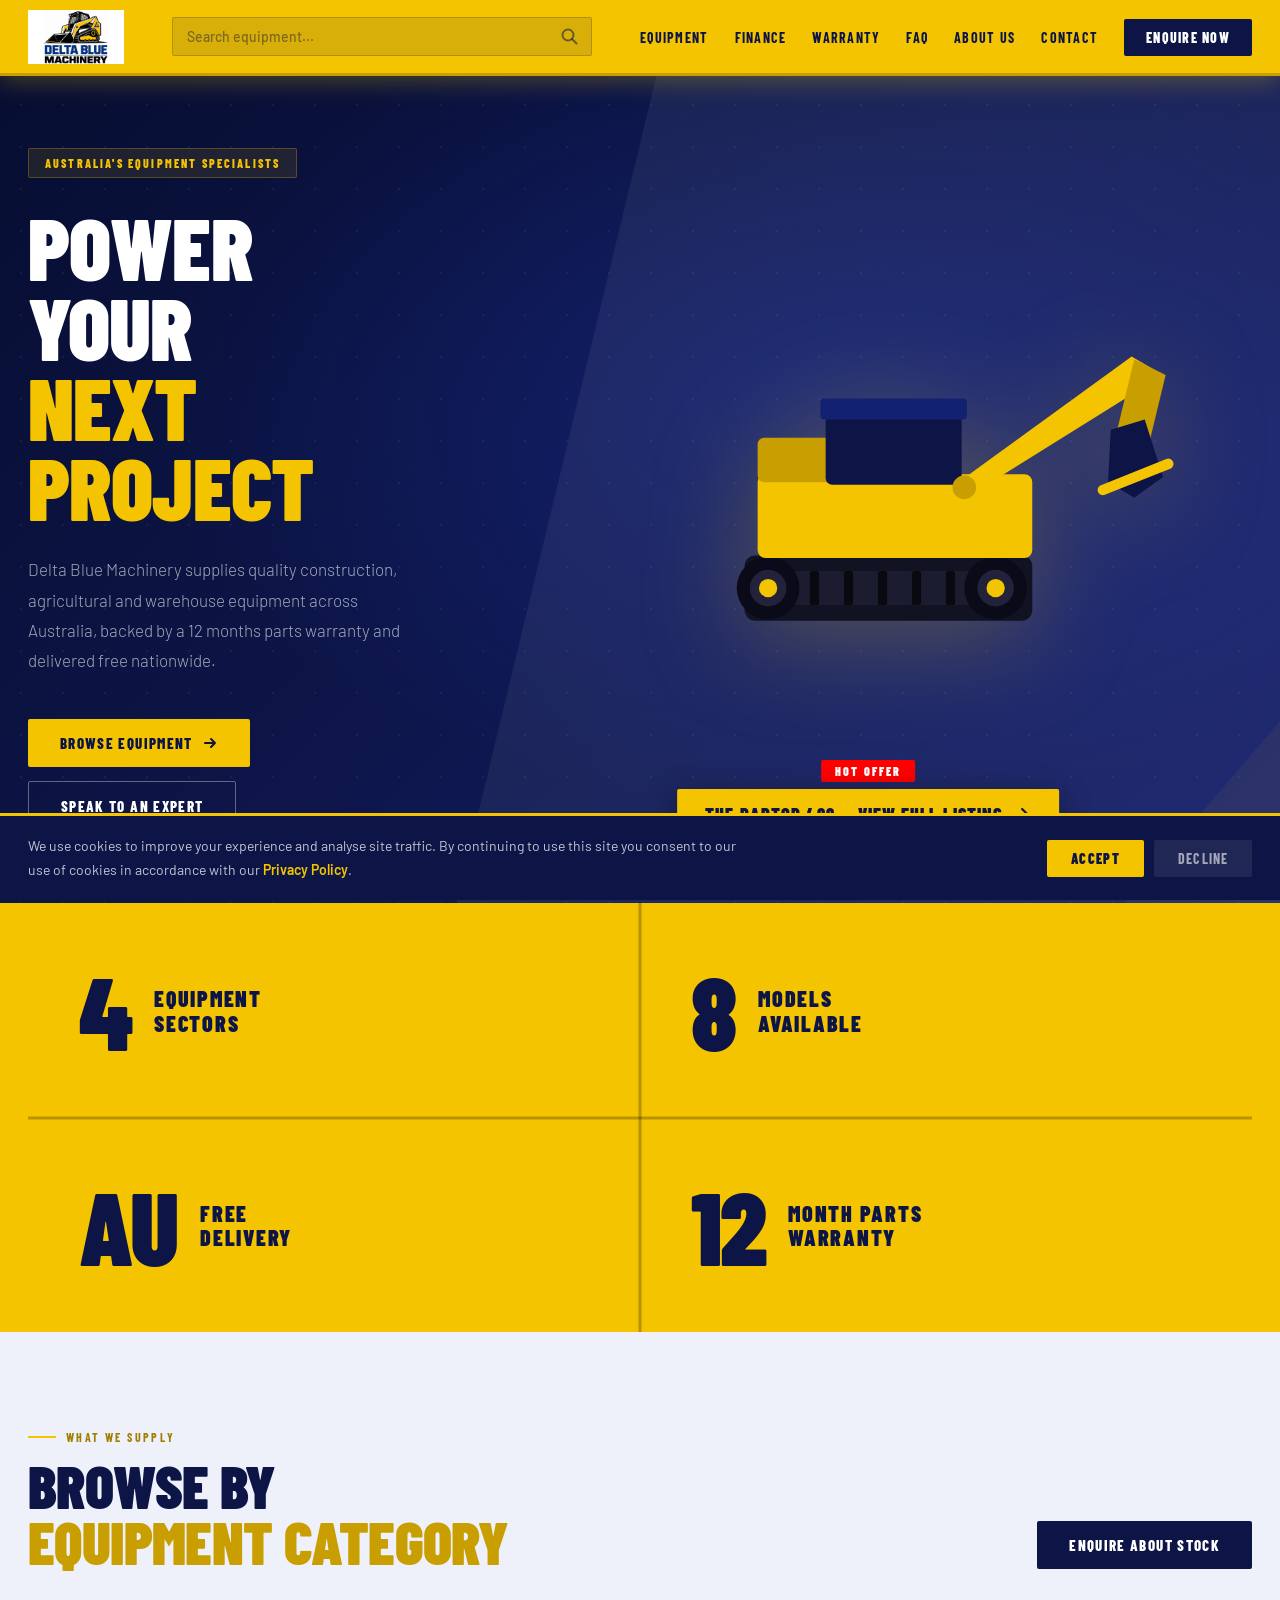
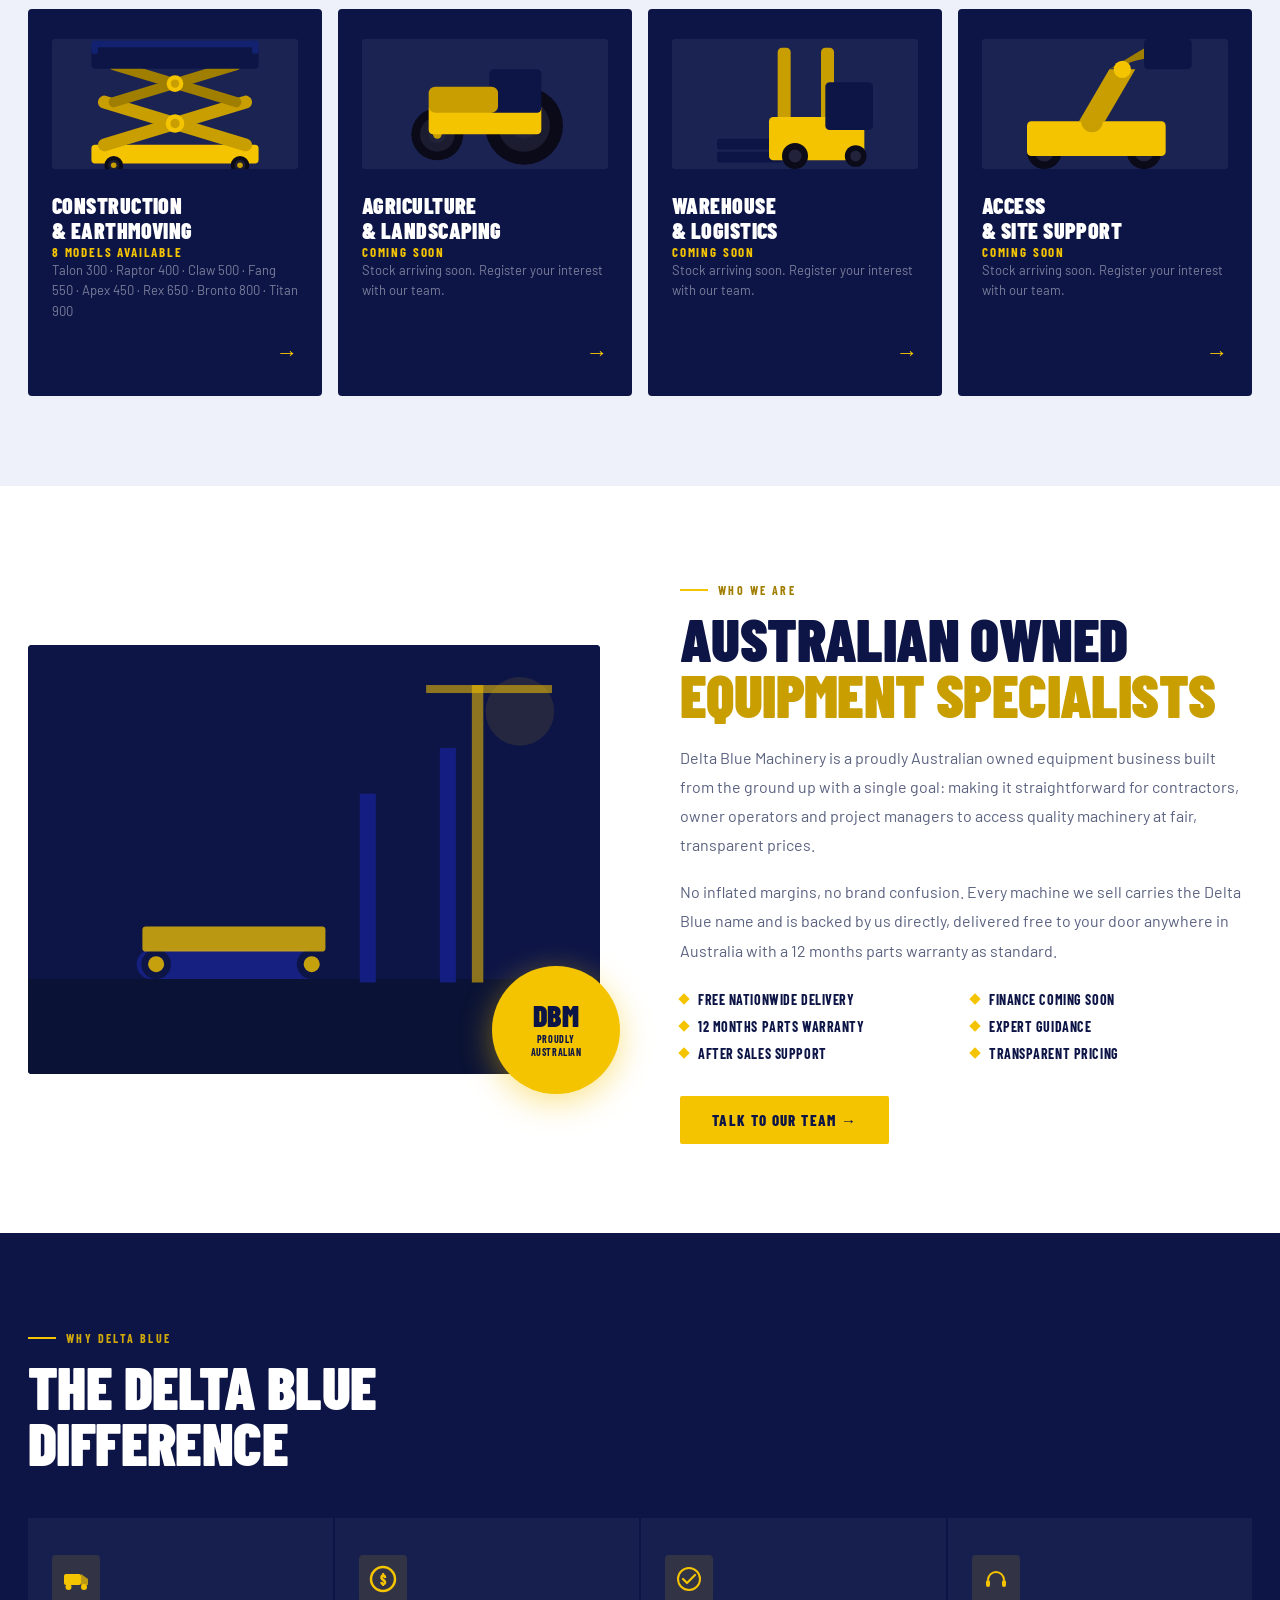
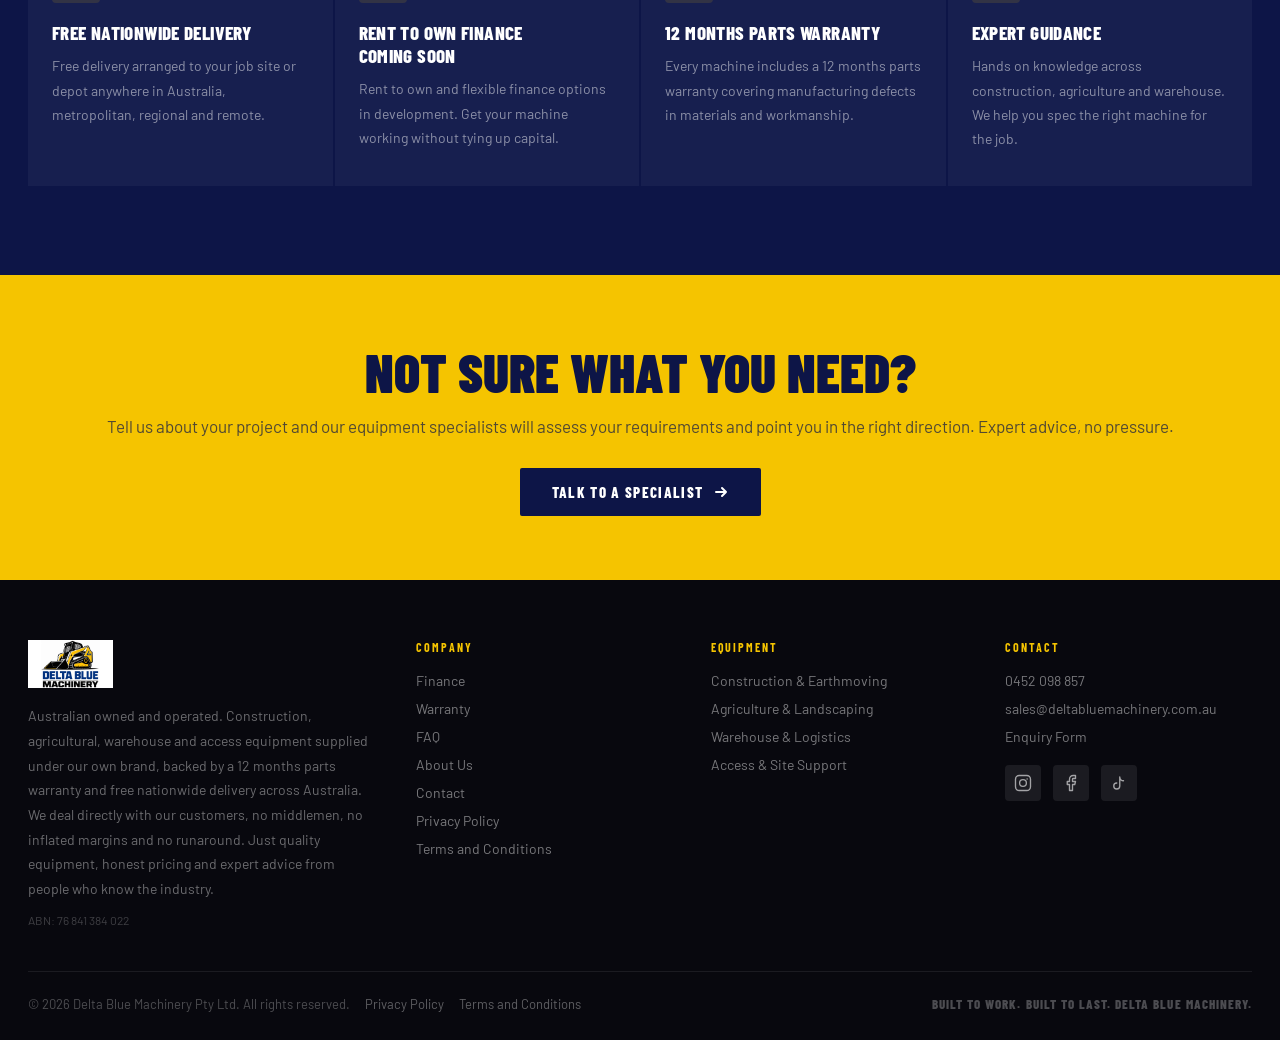
==== commit 8da29363: "Add files via upload" ====
--- a/index.html
+++ b/index.html
@@ -3,24 +3,429 @@
 <head>
   <meta charset="UTF-8">
   <meta name="viewport" content="width=device-width, initial-scale=1.0">
-  <meta name="description" content="Delta Blue Machinery | Quality construction, agricultural and warehouse equipment. 12 month warranty. Nationwide delivery across Australia.">
+  <meta name="description" content="Delta Blue Machinery sells new compact skid steer loaders and mini loaders across Australia. 8 models available from 300kg to 900kg capacity. 12 months parts warranty, free delivery to most locations. No dealership markups, no pressure.">
   <meta name="theme-color" content="#0D1547">
+  <link rel="icon" type="image/svg+xml" href="data:image/svg+xml,%3Csvg xmlns='http://www.w3.org/2000/svg' viewBox='0 0 32 32'%3E%3Crect width='32' height='32' rx='4' fill='%230D1547'/%3E%3Cpolygon points='16,6 28,26 4,26' fill='%23F5C400'/%3E%3C/svg%3E">
   <title>Delta Blue Machinery | Equipment Sales Australia</title>
+  <!-- Google tag (gtag.js) -->
+  <script async src="https://www.googletagmanager.com/gtag/js?id=G-KQV0XN714S"></script>
+  <script>window.dataLayer=window.dataLayer||[];function gtag(){dataLayer.push(arguments);}gtag('js',new Date());gtag('config','G-KQV0XN714S');</script>
   <link rel="preconnect" href="https://fonts.googleapis.com">
   <link rel="preconnect" href="https://fonts.gstatic.com" crossorigin>
   <link href="https://fonts.googleapis.com/css2?family=Barlow+Condensed:wght@500;600;700;800;900&family=Barlow:wght@300;400;500;600&display=swap" rel="stylesheet">
-<link rel="stylesheet" href="style.css">
+  <style>
+    *,*::before,*::after{box-sizing:border-box;margin:0;padding:0}
+    :root{
+      --navy:#0D1547;--nm:#16288C;--blue:#1E3ABF;
+      --gold:#F5C400;--gd:#C99E00;--gdk:#A07E00;
+      --black:#08080E;--white:#fff;--light:#EEF0FA;
+      --muted:#8895B8;--text:#1E2340;--brd:rgba(255,255,255,.08);
+      --sp:clamp(56px,7vw,100px);
+    }
+    html{scroll-behavior:smooth;overflow-x:hidden}
+    body{font-family:'Barlow',sans-serif;color:var(--text);background:var(--white);overflow-x:hidden;width:100%}
+    .page{display:none}.page.active{display:block}
+    .container{max-width:1280px;margin:0 auto;padding:0 28px;width:100%}
+    .tag{display:inline-flex;align-items:center;gap:10px;font-family:'Barlow Condensed',sans-serif;font-size:12px;font-weight:700;letter-spacing:.2em;text-transform:uppercase;color:var(--gdk);margin-bottom:14px}
+    .tag::before{content:'';display:block;width:28px;height:2px;background:var(--gold);flex-shrink:0}
+    .tagl{color:rgba(245,196,0,.85)}
+    h2.st{font-family:'Barlow Condensed',sans-serif;font-size:clamp(36px,5vw,60px);font-weight:900;line-height:.93;text-transform:uppercase;letter-spacing:-.01em;color:var(--navy)}
+    h2.st .g{color:var(--gd)} h2.st.l{color:#fff!important}
+    .btn{display:inline-flex;align-items:center;gap:9px;font-family:'Barlow Condensed',sans-serif;font-size:15px;font-weight:800;letter-spacing:.09em;text-transform:uppercase;text-decoration:none;padding:15px 32px;border-radius:2px;border:none;cursor:pointer;transition:transform .2s,box-shadow .2s,background .2s}
+    .btn:hover{transform:translateY(-2px)}
+    .bg{background:var(--gold);color:var(--navy)}.bg:hover{background:var(--gd);box-shadow:0 8px 32px rgba(245,196,0,.38)}
+    .bgh{background:transparent;color:#fff;border:1.5px solid rgba(255,255,255,.35)}.bgh:hover{border-color:#fff;background:rgba(255,255,255,.08)}
+    .bn{background:var(--navy);color:#fff}.bn:hover{background:#0a103a;box-shadow:0 8px 32px rgba(13,21,71,.38)}
+    .sh{display:flex;justify-content:space-between;align-items:flex-end;margin-bottom:40px}
+    .sr{opacity:0;transform:translateY(24px);transition:opacity .5s ease,transform .5s ease}
+    .sr.vis{opacity:1;transform:translateY(0)}
+    .d1{transition-delay:.1s}.d2{transition-delay:.2s}.d3{transition-delay:.3s}
+    /* Non-home pages — show all content immediately, no animation gaps */
+    #page-equipment .sr,#page-product .sr,#page-faq .sr,#page-about .sr,
+    #page-warranty .sr,#page-finance .sr,#page-contact .sr,#page-enquire .sr,#page-privacy .sr,#page-terms .sr
+    {opacity:1!important;transform:none!important;transition:none!important}
+
+    @media(max-width:768px){
+      .cbgrid{grid-template-columns:1fr!important;gap:24px!important}
+      .about-who{grid-template-columns:1fr!important;gap:32px!important}
+      .about-abn{display:none!important}
+      .about-principles{grid-template-columns:1fr 1fr!important;gap:2px!important}
+      .about-principles>div{padding:24px 18px!important}
+      .about-offer{grid-template-columns:1fr!important;gap:32px!important}
+      .about-stats{grid-template-columns:1fr 1fr!important}
+      .about-cta-btns{flex-direction:column!important;align-items:stretch!important}
+      .about-cta-btns a{text-align:center!important}
+      #productDetail .pdgrid{grid-template-columns:1fr!important;gap:0!important}
+      #productDetail .pdsticky{position:static!important;top:auto!important;padding:20px 0 0!important}
+      #productDetail .pdgallery{grid-template-columns:repeat(4,1fr)!important}
+      #productDetail .phlgrid{grid-template-columns:1fr 1fr!important}
+      #productDetail .partsgrid{grid-template-columns:1fr 1fr!important}
+      #productDetail .specstable{font-size:12px}
+      #productDetail .pdtopsection{padding:24px 0 0!important}
+      #productDetail .pddescgrid{grid-template-columns:1fr!important;gap:32px!important}
+      #productDetail .pdgallery2{grid-template-columns:1fr!important;gap:10px!important}
+    }
+    .ph{background:var(--navy);background-image:linear-gradient(135deg,#060D30 0%,#0D1547 55%,#121D6B 100%);padding:110px 0 64px;position:relative;overflow:hidden}
+    .ph::before{content:'';position:absolute;inset:0;pointer-events:none;background-image:radial-gradient(rgba(255,255,255,.05) 1px,transparent 1px);background-size:40px 40px}
+    .phi{position:relative;z-index:1}
+    .ph h1{font-family:'Barlow Condensed',sans-serif;font-size:clamp(44px,6vw,80px);font-weight:900;line-height:.92;text-transform:uppercase;color:#fff;letter-spacing:-.01em}
+    .ph h1 em{color:var(--gold);font-style:normal}
+    .ph p{font-size:17px;color:rgba(255,255,255,.6);line-height:1.74;max-width:560px;margin-top:20px}
+
+    /* NAV */
+    .nav{position:fixed;top:0;left:0;right:0;z-index:1000;height:76px;background:var(--gold);backdrop-filter:blur(14px);-webkit-backdrop-filter:blur(14px);border-bottom:3px solid var(--gd);display:flex;align-items:center;box-shadow:0 4px 24px rgba(245,196,0,.3)}
+    .ni{display:grid;grid-template-columns:auto 1fr auto;align-items:center;gap:16px;width:100%;min-width:0}
+    .nlogo{cursor:pointer;text-decoration:none;display:flex;align-items:center}
+    .nlogo img{height:54px;width:auto}
+    .nls{display:flex;align-items:center;gap:26px;list-style:none}
+    .nls a{color:var(--navy);text-decoration:none;font-family:'Barlow Condensed',sans-serif;font-size:14px;font-weight:700;letter-spacing:.09em;text-transform:uppercase;transition:color .2s,opacity .2s;cursor:pointer}
+    .nls a:hover,.nls a.an{color:var(--navy);opacity:.65}
+    .ncta.an{opacity:1!important;box-shadow:0 0 0 3px rgba(13,21,71,.4) inset!important}
+    .ncta{background:var(--navy)!important;color:#fff!important;padding:10px 22px!important;border-radius:2px!important;font-weight:800!important;transition:background .2s!important}.ncta:hover{background:#0a103a!important}
+    .hbg{display:none;flex-direction:column;gap:5px;cursor:pointer;padding:8px;background:none;border:none}
+    .hbg span{display:block;width:26px;height:3px;background:var(--navy);border-radius:2px;transition:transform .3s,opacity .3s}
+    .hbg[aria-expanded=true] span:nth-child(1){transform:translateY(7px) rotate(45deg)}
+    .hbg[aria-expanded=true] span:nth-child(2){opacity:0}
+    .hbg[aria-expanded=true] span:nth-child(3){transform:translateY(-7px) rotate(-45deg)}
+    .nd{display:none;position:fixed;top:76px;left:0;right:0;background:var(--navy);z-index:999;border-top:3px solid var(--gd);flex-direction:column}
+    .nd.open{display:flex}
+    .nd a{padding:16px 28px;color:rgba(255,255,255,.82);text-decoration:none;cursor:pointer;font-family:'Barlow Condensed',sans-serif;font-size:18px;font-weight:700;letter-spacing:.06em;text-transform:uppercase;border-bottom:1px solid var(--brd);transition:color .2s,background .2s}
+    .nd a:last-child{border-bottom:none}
+    .nd a:hover{color:var(--gold);background:rgba(255,255,255,.03)}
+
+    /* HERO */
+    .hero{min-height:100vh;padding-top:76px;background:var(--navy);background-image:radial-gradient(ellipse at 65% 45%,rgba(30,58,191,.3) 0%,transparent 58%),linear-gradient(135deg,#060D30 0%,#0D1547 45%,#121D6B 100%);display:flex;flex-direction:column;position:relative;overflow:hidden}
+    .hero::before{content:'';position:absolute;inset:0;pointer-events:none;background-image:radial-gradient(rgba(255,255,255,.056) 1px,transparent 1px);background-size:42px 42px}
+    .hero::after{content:'';position:absolute;right:0;bottom:0;width:260px;height:260px;background:var(--gold);clip-path:polygon(100% 100%,100% 30%,40% 100%);opacity:.055;pointer-events:none}
+    .hm{flex:1;display:flex;align-items:stretch;position:relative;z-index:1}
+    .hi{display:grid;grid-template-columns:0.7fr 1.3fr;gap:0;align-items:stretch;width:100%;min-height:580px}
+    .hi>div:first-child{padding:72px 48px 72px 0;display:flex;flex-direction:column;justify-content:center;position:relative;z-index:2}
+    .hv{position:relative;overflow:hidden;margin-right:-28px;align-self:stretch}
+    .hey{display:inline-flex;align-items:center;gap:10px;background:rgba(245,196,0,.1);border:1px solid rgba(245,196,0,.25);padding:7px 16px;border-radius:2px;margin-bottom:28px;width:fit-content;max-width:100%}
+    .hey span{font-family:'Barlow Condensed',sans-serif;font-size:12px;font-weight:800;letter-spacing:.18em;text-transform:uppercase;color:var(--gold);white-space:nowrap}
+    .hero h1{font-family:'Barlow Condensed',sans-serif;font-size:clamp(52px,6.8vw,96px);font-weight:900;line-height:.92;text-transform:uppercase;color:#fff;letter-spacing:-.01em;margin-bottom:28px}
+    .hero h1 em{color:var(--gold);font-style:normal;display:block}
+    .hdesc{font-size:17px;font-weight:300;color:rgba(255,255,255,.62);line-height:1.78;max-width:460px;margin-bottom:44px}
+    .hbtns{display:flex;gap:14px;flex-wrap:wrap}
+    /* HERO SLIDESHOW */
+    .hslideshow{position:absolute;inset:0;z-index:1;clip-path:polygon(200px 0%,100% 0%,100% 100%,0% 100%);background:rgba(255,255,255,.06)}
+    .hslide{position:absolute;inset:0;opacity:0;transition:opacity .7s ease;display:flex;flex-direction:column;align-items:center;justify-content:center;padding:60px 48px 60px 220px}
+    .hslide.active{opacity:1}
+    .hslide svg{width:100%;height:auto;max-height:340px;filter:drop-shadow(0 16px 50px rgba(245,196,0,.25))}
+    .hslide-dots{position:absolute;bottom:24px;left:50%;transform:translateX(-50%);display:flex;gap:10px}
+    .hsdot{width:9px;height:9px;border-radius:50%;background:rgba(255,255,255,.25);transition:background .3s,transform .3s;cursor:pointer}
+    .hsdot.active{background:var(--gold);transform:scale(1.3)}
+
+    /* FIX: Equipment We Supply bar — was near-invisible, now fully visible */
+    .hs{position:relative;z-index:1;background:rgba(0,0,0,.28);border-top:1px solid var(--brd);padding:16px 0}
+    .hsi{display:flex;align-items:center;gap:20px;flex-wrap:wrap}
+    .sl{font-family:'Barlow Condensed',sans-serif;font-size:11px;font-weight:700;letter-spacing:.15em;text-transform:uppercase;color:#fff;white-space:nowrap;flex-shrink:0}
+    .hbrands{display:flex;align-items:center;gap:18px;flex-wrap:wrap}
+    .hbrand{font-family:'Barlow Condensed',sans-serif;font-size:13px;font-weight:800;letter-spacing:.06em;text-transform:uppercase;color:rgba(255,255,255,.75);cursor:default;transition:color .2s}
+    .hbrand:hover{color:#fff}
+
+    /* STATS — 2×2 grid matching brand layout */
+    .sb{background:var(--gold);position:relative}
+    .si{display:grid;grid-template-columns:1fr 1fr;grid-template-rows:1fr 1fr;position:relative}
+    .si::before{content:'';position:absolute;left:50%;top:0;bottom:0;width:3px;background:rgba(0,0,0,.25);pointer-events:none;transform:translateX(-50%)}
+    .si::after{content:'';position:absolute;top:50%;left:0;right:0;height:3px;background:rgba(0,0,0,.25);pointer-events:none;transform:translateY(-50%)}
+    .stat{padding:clamp(32px,5vw,56px) clamp(28px,4vw,60px);display:flex;align-items:center;gap:clamp(14px,2vw,24px)}
+    .stat-pair{display:flex;align-items:center;gap:clamp(14px,2vw,24px)}
+    .sn-big{font-family:'Barlow Condensed',sans-serif;font-size:clamp(56px,8vw,110px);font-weight:900;color:var(--navy);line-height:1;letter-spacing:-.03em}
+    .sn-stack{display:flex;flex-direction:column;align-items:flex-start;line-height:1.1}
+    .sn-top,.sn-bot{font-family:'Barlow Condensed',sans-serif;font-size:clamp(14px,1.8vw,22px);font-weight:900;text-transform:uppercase;color:var(--navy);letter-spacing:.08em}
+
+    /* EQUIPMENT TABS */
+    .eq{background:var(--light);padding:var(--sp) 0}
+    .eqtabs{display:flex;flex-wrap:wrap;gap:3px;margin-bottom:32px;background:var(--navy);padding:5px;border-radius:4px}
+    .eqtab{flex:1;padding:13px 18px;background:transparent;border:none;cursor:pointer;font-family:'Barlow Condensed',sans-serif;font-size:14px;font-weight:800;letter-spacing:.06em;text-transform:uppercase;color:rgba(255,255,255,.55);border-radius:2px;transition:background .2s,color .2s;white-space:nowrap}
+    .eqtab.active{background:var(--gold);color:var(--navy)}
+    .eqtab:hover:not(.active){background:rgba(255,255,255,.08);color:#fff}
+    .ep{display:none}
+    .ep.active{display:grid;grid-template-columns:repeat(3,1fr);gap:20px}
+
+    /* EQUIPMENT CARDS */
+    .ec{background:var(--white);border-radius:3px;border:1px solid rgba(0,0,0,.07);overflow:hidden;transition:transform .3s,box-shadow .3s,border-color .3s;text-decoration:none;color:inherit;display:block}
+    .ec:hover{transform:translateY(-7px);box-shadow:0 24px 60px rgba(13,21,71,.13);border-color:var(--gold)}
+    .ei{background:var(--navy);height:180px;display:flex;align-items:center;justify-content:center;transition:background .3s;overflow:hidden;position:relative}
+    .ei svg{width:auto;height:120px}
+    .ec:hover .ei{background:#10183E}
+    .eb{padding:22px}
+    .en{font-family:'Barlow Condensed',sans-serif;font-size:20px;font-weight:800;text-transform:uppercase;color:var(--navy);letter-spacing:.02em;margin-bottom:7px}
+    .edesc{font-size:13px;color:var(--muted);line-height:1.62;margin-bottom:16px}
+    .elink{font-family:'Barlow Condensed',sans-serif;font-size:12px;font-weight:700;letter-spacing:.12em;text-transform:uppercase;color:var(--nm);display:flex;align-items:center;gap:6px}
+
+    /* ABOUT */
+    .about{padding:var(--sp) 0}
+    .abouti{display:grid;grid-template-columns:1fr 1fr;gap:80px;align-items:center}
+    .avis{position:relative}
+    .asc{background:var(--navy);border-radius:4px;overflow:hidden;aspect-ratio:4/3}
+    .abdg{position:absolute;right:-20px;bottom:-20px;width:128px;height:128px;background:var(--gold);border-radius:50%;display:flex;flex-direction:column;align-items:center;justify-content:center;text-align:center;padding:14px;box-shadow:0 8px 32px rgba(245,196,0,.45)}
+    .abdn{font-family:'Barlow Condensed',sans-serif;font-size:30px;font-weight:900;color:var(--navy);line-height:1}
+    .abdt{font-family:'Barlow Condensed',sans-serif;font-size:10px;font-weight:700;text-transform:uppercase;letter-spacing:.06em;color:var(--navy);line-height:1.3;margin-top:3px}
+    .acp p{color:#5A6280;line-height:1.82;font-size:16px;margin-bottom:18px}
+    .acks{display:grid;grid-template-columns:1fr 1fr;gap:10px;margin:26px 0 34px}
+    .ack{display:flex;align-items:center;gap:10px;font-family:'Barlow Condensed',sans-serif;font-size:14px;font-weight:700;text-transform:uppercase;letter-spacing:.04em;color:var(--navy)}
+    .ack::before{content:'';width:8px;height:8px;background:var(--gold);flex-shrink:0;transform:rotate(45deg)}
+
+    /* WHY */
+    .why{background:var(--navy);padding:var(--sp) 0}
+    .wyg{display:grid;grid-template-columns:repeat(4,1fr);gap:2px}
+    .wyc{background:rgba(255,255,255,.045);padding:34px 24px;border-top:3px solid transparent;transition:background .3s,border-color .3s}
+    .wyc:hover{background:rgba(255,255,255,.09);border-top-color:var(--gold)}
+    .wyi{width:48px;height:48px;border-radius:4px;background:rgba(245,196,0,.12);display:flex;align-items:center;justify-content:center;margin-bottom:18px}
+    .wyt{font-family:'Barlow Condensed',sans-serif;font-size:19px;font-weight:800;text-transform:uppercase;color:#fff;margin-bottom:10px;letter-spacing:.02em}
+    .wytx{font-size:14px;color:rgba(255,255,255,.5);line-height:1.74}
+
+    /* STOCK SOON */
+    .ctab{background:var(--gold);padding:64px 0;text-align:center}
+    .ctab h2{font-family:'Barlow Condensed',sans-serif;font-size:clamp(32px,5vw,54px);font-weight:900;text-transform:uppercase;color:var(--navy);margin-bottom:12px}
+    .ctab p{font-size:17px;color:rgba(13,21,71,.7);margin-bottom:32px}
+
+    /* WARRANTY */
+    .whl{background:var(--gold)}
+    .whli{display:grid;grid-template-columns:repeat(3,1fr)}
+    .whi{padding:30px 22px;text-align:center;border-right:1px solid rgba(0,0,0,.1)}
+    .whi:last-child{border-right:none}
+    .whit{font-family:'Barlow Condensed',sans-serif;font-size:21px;font-weight:900;text-transform:uppercase;color:var(--navy);margin:10px 0 6px}
+    .whitx{font-size:14px;color:rgba(13,21,71,.68);line-height:1.6}
+    .wb{padding:var(--sp) 0}
+    .wbg{display:grid;grid-template-columns:2fr 1fr;gap:56px}
+    .ws{margin-bottom:48px}
+    .ws h3{font-family:'Barlow Condensed',sans-serif;font-size:26px;font-weight:800;text-transform:uppercase;color:var(--navy);margin-bottom:18px;padding-bottom:11px;border-bottom:2px solid var(--gold)}
+    .ws p{color:#5A6280;line-height:1.82;font-size:15px;margin-bottom:14px}
+    .ws ul{list-style:none;margin-top:10px;display:flex;flex-direction:column;gap:7px}
+    .ws ul li{display:flex;align-items:flex-start;gap:10px;color:#5A6280;font-size:15px;line-height:1.6}
+    .ws ul li::before{content:'';width:7px;height:7px;background:var(--gold);border-radius:1px;transform:rotate(45deg);flex-shrink:0;margin-top:6px}
+    .cst{display:flex;flex-direction:column;gap:18px;margin-top:10px}
+    .cs{display:flex;gap:18px;align-items:flex-start;padding:18px;background:var(--light);border-radius:3px;border-left:3px solid var(--gold)}
+    .csn{font-family:'Barlow Condensed',sans-serif;font-size:30px;font-weight:900;color:var(--gold);line-height:1;flex-shrink:0;width:34px}
+    .csti{font-family:'Barlow Condensed',sans-serif;font-size:16px;font-weight:800;text-transform:uppercase;color:var(--navy);margin-bottom:4px}
+    .cstx{font-size:14px;color:#6A74A0;line-height:1.65}
+    .eg{display:grid;grid-template-columns:1fr 1fr;gap:5px 22px;margin-top:10px}
+    .ei2{display:flex;align-items:center;gap:8px;font-size:14px;color:#6A74A0;padding:4px 0;border-bottom:1px solid rgba(0,0,0,.05)}
+    .ei2::before{content:"✕";color:#D9534F;font-size:11px;font-weight:700;flex-shrink:0}
+    .wsb{position:sticky;top:92px}
+    .wsc{background:var(--navy);border-radius:4px;padding:28px;margin-bottom:18px}
+    .wsct{font-family:'Barlow Condensed',sans-serif;font-size:19px;font-weight:800;text-transform:uppercase;color:#fff;margin-bottom:14px}
+    .wsc p{font-size:14px;color:rgba(255,255,255,.55);line-height:1.72;margin-bottom:14px}
+    .wsc .btn{width:100%;justify-content:center}
+    .wsa{background:var(--light);border-radius:4px;padding:22px;border-left:3px solid var(--gold)}
+    .wsat{font-family:'Barlow Condensed',sans-serif;font-size:14px;font-weight:800;text-transform:uppercase;color:var(--navy);margin-bottom:9px}
+    .wsa p{font-size:13px;color:#6A74A0;line-height:1.72}
+
+    /* FINANCE */
+    .fb{padding:var(--sp) 0}
+    .fc{background:var(--navy);border-radius:4px;padding:60px 28px;text-align:center;border:1px solid rgba(245,196,0,.15);margin-bottom:var(--sp)}
+    .fci{max-width:600px;margin:0 auto}
+    .fc h2{font-family:'Barlow Condensed',sans-serif;font-size:46px;font-weight:900;text-transform:uppercase;color:#fff;margin-bottom:14px}
+    .fc p{font-size:16px;color:rgba(255,255,255,.55);line-height:1.78;margin-bottom:30px}
+    .rto h2{font-family:'Barlow Condensed',sans-serif;font-size:clamp(32px,4vw,50px);font-weight:900;text-transform:uppercase;color:var(--navy);margin-bottom:10px}
+    .rto h2 .g{color:var(--gd)}
+    .rtosub{font-size:17px;color:#6A74A0;line-height:1.72;max-width:580px;margin-bottom:44px}
+    .rtoh{display:grid;grid-template-columns:repeat(4,1fr);gap:2px;margin-bottom:44px}
+    .rtos{background:var(--light);padding:28px 20px;border-top:3px solid var(--gold)}
+    .rtosn{font-family:'Barlow Condensed',sans-serif;font-size:44px;font-weight:900;color:rgba(13,21,71,.15);line-height:1;margin-bottom:8px}
+    .rtost{font-family:'Barlow Condensed',sans-serif;font-size:17px;font-weight:800;text-transform:uppercase;color:var(--navy);margin-bottom:7px}
+    .rtostx{font-size:14px;color:#6A74A0;line-height:1.68}
+    .rtob{display:grid;grid-template-columns:repeat(3,1fr);gap:18px;margin-top:44px}
+    .rtobc{background:var(--white);border:1px solid rgba(0,0,0,.08);border-radius:3px;padding:26px;border-top:3px solid var(--gold)}
+    .rtobci{width:46px;height:46px;background:rgba(245,196,0,.1);border-radius:4px;display:flex;align-items:center;justify-content:center;margin-bottom:14px}
+    .rtobt{font-family:'Barlow Condensed',sans-serif;font-size:18px;font-weight:800;text-transform:uppercase;color:var(--navy);margin-bottom:7px}
+    .rtobtx{font-size:14px;color:#6A74A0;line-height:1.68}
+
+    /* CONTACT */
+    .contact{background:var(--light);padding:var(--sp) 0}
+    .coni{display:grid;grid-template-columns:1fr 1.5fr;gap:60px}
+    .cinfo>p{color:#6A74A0;line-height:1.76;font-size:15px;margin-bottom:32px}
+    .cits{display:flex;flex-direction:column;gap:20px}
+    .cit{display:flex;gap:14px;align-items:flex-start}
+    .citc{width:42px;height:42px;border-radius:4px;background:var(--navy);flex-shrink:0;display:flex;align-items:center;justify-content:center}
+    .citl{font-family:'Barlow Condensed',sans-serif;font-size:11px;font-weight:700;letter-spacing:.14em;text-transform:uppercase;color:var(--muted);margin-bottom:3px}
+    .citv{font-weight:600;color:var(--navy);font-size:15px}
+    .citv a{color:var(--navy);text-decoration:none}
+    .citv a:hover{color:var(--blue);text-decoration:underline}
+    .cfb{background:var(--white);border-radius:4px;padding:38px;border:1px solid rgba(0,0,0,.06)}
+    .cfb h4{font-family:'Barlow Condensed',sans-serif;font-size:24px;font-weight:800;text-transform:uppercase;color:var(--navy);margin-bottom:26px}
+    .fr{display:grid;grid-template-columns:1fr 1fr;gap:14px}
+    .fg{margin-bottom:16px}
+    .fg label{display:block;font-family:'Barlow Condensed',sans-serif;font-size:11px;font-weight:700;letter-spacing:.12em;text-transform:uppercase;color:var(--navy);margin-bottom:6px}
+    .fg input,.fg select,.fg textarea{width:100%;padding:12px 14px;border:1px solid rgba(0,0,0,.12);border-radius:2px;font-family:'Barlow',sans-serif;font-size:15px;color:var(--text);background:#FAFBFD;outline:none;appearance:none;transition:border-color .2s,box-shadow .2s}
+    .fg input:focus,.fg select:focus,.fg textarea:focus{border-color:var(--nm);box-shadow:0 0 0 3px rgba(22,40,140,.08);background:#fff}
+    .fg textarea{resize:vertical;min-height:108px}
+    .fn{font-size:13px;color:var(--muted);margin-bottom:16px}
+    .fsucc{display:none;margin-top:14px;padding:14px 16px;border-radius:3px;background:#E8F5E9;border:1px solid #A5D6A7;color:#2E7D32;font-family:'Barlow Condensed',sans-serif;font-size:17px;font-weight:700;letter-spacing:.04em}
+
+    /* FOOTER */
+    footer{background:var(--black);color:#fff;padding:60px 0 28px}
+    .ftt{display:grid;grid-template-columns:auto 1fr 1fr 1fr;gap:48px;padding-bottom:44px;border-bottom:1px solid rgba(255,255,255,.08);margin-bottom:24px;align-items:start}
+    .fbrand{width:340px}
+    .fli img{height:48px;display:block;margin-bottom:16px}
+    .fab{font-size:14px;color:rgba(255,255,255,.4);line-height:1.76;margin-bottom:12px}
+    .fabn{font-size:12px;color:rgba(255,255,255,.22)}
+    .fcol h5{font-family:'Barlow Condensed',sans-serif;font-size:12px;font-weight:700;letter-spacing:.16em;text-transform:uppercase;color:var(--gold);margin-bottom:16px}
+    .fcol ul{list-style:none;display:flex;flex-direction:column;gap:9px}
+    .fcol ul a{color:rgba(255,255,255,.45);text-decoration:none;font-size:14px;transition:color .2s;cursor:pointer}
+    .fcol ul a:hover{color:#fff}
+    .fbot{display:flex;justify-content:space-between;align-items:center;font-size:13px;color:rgba(255,255,255,.28);flex-wrap:wrap;gap:8px}
+
+    /* CATEGORY TILES */
+    .cat-tiles{display:grid;grid-template-columns:repeat(4,1fr);gap:16px}
+    .cat-tile{background:var(--navy);border-radius:4px;padding:28px 22px;cursor:pointer;transition:transform .25s,box-shadow .25s,border-color .25s;border:2px solid transparent;display:flex;flex-direction:column;gap:16px;position:relative}
+    .cat-tile:hover{transform:translateY(-6px);box-shadow:0 20px 50px rgba(13,21,71,.25);border-color:var(--gold)}
+    .cat-tile-icon{width:100%;height:130px;margin-bottom:8px;display:flex;align-items:center;justify-content:center;background:rgba(255,255,255,.06);border-radius:3px;overflow:hidden}
+    .cat-tile-icon svg{width:100%;height:130px}
+    .cat-tile-name{font-family:'Barlow Condensed',sans-serif;font-size:22px;font-weight:900;text-transform:uppercase;color:#fff;line-height:1.1;letter-spacing:.02em}
+    .cat-tile-count{font-family:'Barlow Condensed',sans-serif;font-size:13px;font-weight:700;letter-spacing:.14em;text-transform:uppercase;color:var(--gold);margin-top:2px}
+    .cat-tile-list{font-size:13px;color:rgba(255,255,255,.45);line-height:1.6}
+    .cat-tile-arrow{font-family:'Barlow Condensed',sans-serif;font-size:22px;font-weight:900;color:var(--gold);align-self:flex-end;margin-top:auto;transition:transform .2s}
+    .cat-tile:hover .cat-tile-arrow{transform:translateX(6px)}
+    .cat-detail{display:none}
+    .cat-back{display:inline-flex;align-items:center;gap:8px;background:none;border:1.5px solid rgba(13,21,71,.2);color:var(--navy);font-family:'Barlow Condensed',sans-serif;font-size:14px;font-weight:700;letter-spacing:.1em;text-transform:uppercase;padding:10px 20px;border-radius:2px;cursor:pointer;margin-bottom:32px;transition:background .2s,border-color .2s}
+    .cat-back:hover{background:var(--navy);color:#fff;border-color:var(--navy)}
+
+    /* CATALOG FILTER BUTTONS */
+    .catf{font-family:'Barlow Condensed',sans-serif;font-size:13px;font-weight:800;letter-spacing:.1em;text-transform:uppercase;padding:10px 22px;border-radius:2px;border:1.5px solid rgba(13,21,71,.18);background:#fff;color:var(--navy);cursor:pointer;transition:background .2s,border-color .2s,color .2s}
+    @media(max-width:600px){.catf{font-size:11px!important;padding:8px 12px!important;letter-spacing:.06em!important}}
+    .catf.active,.catf:hover{background:var(--navy);color:#fff;border-color:var(--navy)}
+    /* PRODUCT CARDS */
+    .pcard{background:#fff;border-radius:3px;border:1px solid rgba(0,0,0,.08);overflow:hidden;transition:transform .3s,box-shadow .3s;cursor:pointer;display:flex;flex-direction:column}
+    .pcard:hover{transform:translateY(-6px);box-shadow:0 20px 56px rgba(13,21,71,.14)}
+    .pcard-img{background:var(--navy);height:200px;display:flex;align-items:center;justify-content:center;position:relative;overflow:hidden}
+    .pcard-img svg{width:auto;height:130px;opacity:.9}
+    .pcard-cat{position:absolute;top:12px;left:12px;background:var(--gold);color:var(--navy);font-family:'Barlow Condensed',sans-serif;font-size:10px;font-weight:800;letter-spacing:.14em;text-transform:uppercase;padding:3px 10px;border-radius:2px}
+    .pcard-body{padding:22px;flex:1;display:flex;flex-direction:column}
+    .pcard-model{font-family:'Barlow Condensed',sans-serif;font-size:11px;font-weight:700;letter-spacing:.16em;text-transform:uppercase;color:var(--muted);margin-bottom:4px}
+    .pcard-name{font-family:'Barlow Condensed',sans-serif;font-size:22px;font-weight:900;text-transform:uppercase;color:var(--navy);margin-bottom:14px;line-height:1.1}
+    .pcard-specs{display:flex;flex-direction:column;gap:6px;margin-bottom:20px;flex:1}
+    .pcard-spec{display:flex;justify-content:space-between;align-items:center;font-size:13px;padding:5px 0;border-bottom:1px solid rgba(0,0,0,.05)}
+    .pcard-spec span:first-child{color:var(--muted)}
+    .pcard-spec span:last-child{font-weight:600;color:var(--navy)}
+    .pcard-btn{display:flex;align-items:center;justify-content:space-between;background:var(--navy);color:#fff;font-family:'Barlow Condensed',sans-serif;font-size:13px;font-weight:800;letter-spacing:.1em;text-transform:uppercase;padding:13px 18px;border-radius:2px;transition:background .2s}
+    .pcard:hover .pcard-btn{background:var(--nm)}
+    /* PRODUCT DETAIL */
+    .pslide{position:absolute;inset:0;opacity:0;transition:opacity .7s ease;display:flex;flex-direction:column;align-items:center;justify-content:center}
+    .pslide.active{opacity:1}
+    .pdot{width:8px;height:8px;border-radius:50%;background:rgba(255,255,255,.3);cursor:pointer;transition:background .3s,transform .3s;border:none;flex-shrink:0}
+    .pdot.active{background:var(--gold);transform:scale(1.3)}
+    @media(max-width:900px){#productGrid{grid-template-columns:repeat(2,1fr)!important}}
+    @media(max-width:600px){#productGrid{grid-template-columns:repeat(2,1fr)!important;gap:12px!important}.pcard-img{height:130px!important}.pcard-body{padding:12px!important}.pcard-name{font-size:16px!important;margin-bottom:10px!important}.pcard-specs{gap:4px!important;margin-bottom:12px!important}.pcard-spec{font-size:11px!important;padding:4px 0!important}.pcard-btn{font-size:11px!important;padding:10px 12px!important}.pcard-model{font-size:10px!important}}
+    /* FAQ */
+    .faqnav{display:block;font-family:'Barlow Condensed',sans-serif;font-size:14px;font-weight:700;letter-spacing:.08em;text-transform:uppercase;color:var(--navy);text-decoration:none;padding:12px 16px;border-left:3px solid transparent;transition:border-color .2s,background .2s,color .2s}
+    .faqnav:hover,.faqnav.active{border-left-color:var(--gold);background:rgba(245,196,0,.08);color:var(--navy)}
+    .faq-group{display:flex;flex-direction:column}
+    .faq-item{border-bottom:1px solid rgba(0,0,0,.07)}
+    .faq-q{width:100%;display:flex;justify-content:space-between;align-items:center;gap:16px;background:none;border:none;padding:18px 0;font-family:'Barlow Condensed',sans-serif;font-size:17px;font-weight:800;text-transform:uppercase;letter-spacing:.03em;color:var(--navy);cursor:pointer;text-align:left;transition:color .2s}
+    .faq-q:hover{color:var(--nm)}
+    .faq-icon{font-size:22px;font-weight:300;color:var(--gold);flex-shrink:0;transition:transform .3s;line-height:1}
+    .faq-item.open .faq-icon{transform:rotate(45deg)}
+    .faq-a{max-height:0;overflow:hidden;transition:max-height .35s ease,padding .35s ease}
+    .faq-item.open .faq-a{max-height:400px}
+    .faq-a p{font-size:15px;color:#5A6280;line-height:1.82;padding-bottom:18px}
+    @media(max-width:768px){
+      .contact-cards{grid-template-columns:1fr 1fr!important;gap:12px!important}
+      .cc-email{grid-column:1 / -1;order:3}
+      .cc-phone{order:1}
+      .cc-hours{order:2}
+      .enqgrid{grid-template-columns:1fr!important;gap:32px!important}
+      .enqsidebar{order:2}
+      .enqsidebar .tag,.enqsidebar h2,.enqsidebar>p,.enqsidebar>div:not(:last-child){display:none!important}
+      .faqgrid{grid-template-columns:1fr!important;gap:0!important}
+      .faqsidebar{margin-bottom:24px}
+      .faqsidebar .tag{display:none}
+      .faqcontact{display:none!important}
+      .faqsidebar>div:first-of-type{display:flex!important;flex-direction:row!important;flex-wrap:nowrap!important;overflow-x:auto!important;gap:6px!important;padding-bottom:4px!important;margin-bottom:0!important;-webkit-overflow-scrolling:touch;scrollbar-width:none}
+      .faqsidebar>div:first-of-type::-webkit-scrollbar{display:none}
+      .faqnav{display:inline-flex!important;white-space:nowrap;padding:9px 16px!important;border-left:none!important;border-bottom:3px solid transparent;background:rgba(13,21,71,.07);border-radius:2px;font-size:13px!important}
+      .faqnav.active,.faqnav:hover{border-left-color:transparent!important;border-bottom-color:var(--gold)!important;background:rgba(245,196,0,.12)!important}
+    }
+    #faq-buying,#faq-delivery,#faq-warranty,#faq-finance,#faq-equipment,#faq-general{scroll-margin-top:96px}
+    /* STICKY MOBILE CTA */
+    #stickyExpert{display:none;position:fixed;bottom:0;left:0;right:0;z-index:998;transition:transform .35s cubic-bezier(.4,0,.2,1)}
+    @media(min-width:769px){#stickyExpert{display:none!important}}
+    /* DESKTOP STICKY EXPERT BUTTON */
+    #stickyDesktop{display:none;position:fixed;right:0;top:50%;transform:translateY(-50%);z-index:998;flex-direction:column;align-items:flex-end;gap:0}
+    #stickyDesktop a{display:flex;align-items:center;gap:12px;background:var(--gold);color:var(--navy);font-family:'Barlow Condensed',sans-serif;font-size:13px;font-weight:900;letter-spacing:.1em;text-transform:uppercase;padding:14px 18px 14px 20px;text-decoration:none;box-shadow:-4px 0 24px rgba(0,0,0,.2);border-left:3px solid var(--gd);transition:padding .2s,background .2s;writing-mode:vertical-lr;transform:rotate(180deg);border-radius:4px 0 0 4px}
+    #stickyDesktop a:hover{background:var(--gd);padding:18px 18px 18px 20px}
+    #stickyDesktop svg{flex-shrink:0}
+    @media(max-width:768px){#stickyDesktop{display:none!important}}
+    [data-page]{cursor:pointer}
+    /* NAV SEARCH */
+    .nsearch{display:flex;align-items:center;background:rgba(13,21,71,.12);border:1.5px solid rgba(13,21,71,.2);border-radius:2px;overflow:hidden;max-width:420px;width:100%;min-width:0;transition:border-color .2s,background .2s}
+    .nsearch:focus-within{background:rgba(13,21,71,.18);border-color:rgba(13,21,71,.45)}
+    .nsearch input{flex:1;background:none;border:none;outline:none;padding:10px 14px;font-family:'Barlow',sans-serif;font-size:14px;color:var(--navy);font-weight:500}
+    .nsearch input::placeholder{color:rgba(13,21,71,.45)}
+    .nsearch-btn{background:none;border:none;cursor:pointer;padding:10px 13px;display:flex;align-items:center;color:rgba(13,21,71,.55);transition:color .2s;flex-shrink:0}
+    .nsearch-btn:hover{color:var(--navy)}
+    .nsearch-results{position:absolute;top:calc(100% + 4px);left:0;right:0;background:#fff;border:1px solid rgba(0,0,0,.1);border-radius:2px;box-shadow:0 12px 40px rgba(0,0,0,.12);z-index:200;display:none;max-height:340px;overflow-y:auto}
+    .nsr-item{display:flex;align-items:center;gap:12px;padding:12px 16px;cursor:pointer;border-bottom:1px solid rgba(0,0,0,.05);transition:background .15s;text-decoration:none;color:var(--navy)}
+    .nsr-item:last-child{border-bottom:none}
+    .nsr-item:hover{background:var(--light)}
+    .nsr-cat{font-family:'Barlow Condensed',sans-serif;font-size:10px;font-weight:700;letter-spacing:.12em;text-transform:uppercase;color:var(--muted);margin-top:2px}
+    .nsr-name{font-family:'Barlow Condensed',sans-serif;font-size:16px;font-weight:800;text-transform:uppercase}
+    .nsw{position:relative;flex:1;display:flex;justify-content:center;min-width:0;overflow:visible}
+
+    /* LOGO PLACEHOLDER (shown when logo.png missing) */
+    .logo-placeholder{display:flex;align-items:center;gap:8px;text-decoration:none}
+    .logo-placeholder .lp-icon{width:44px;height:44px;background:var(--navy);border-radius:3px;display:flex;align-items:center;justify-content:center}
+    .logo-placeholder .lp-text{display:flex;flex-direction:column;line-height:1}
+    .logo-placeholder .lp-delta{font-family:'Barlow Condensed',sans-serif;font-size:18px;font-weight:900;color:var(--navy);letter-spacing:.04em;text-transform:uppercase}
+    .logo-placeholder .lp-sub{font-family:'Barlow Condensed',sans-serif;font-size:11px;font-weight:700;color:var(--navy);letter-spacing:.12em;text-transform:uppercase;opacity:.7}
+
+    /* RESPONSIVE */
+    @media(max-width:1100px){
+      .ep.active{grid-template-columns:repeat(2,1fr)}
+      .wyg{grid-template-columns:repeat(2,1fr)}
+      .rtoh{grid-template-columns:repeat(2,1fr)}
+      .rtob{grid-template-columns:1fr 1fr}
+      .wbg{grid-template-columns:1fr}.wsb{position:static}
+      .ftt{grid-template-columns:1fr 1fr}
+    }
+    @media(max-width:400px){
+      .si{grid-template-columns:1fr}
+      .stat{border-right:none!important;border-bottom:3px solid rgba(0,0,0,.15)!important}
+      .stat:last-child{border-bottom:none!important}
+    }
+    @media(max-width:768px){
+      .nls{display:none!important}
+      .hbg{display:flex!important}
+      .nsw{max-width:calc(100vw - 180px)}
+      .hi{grid-template-columns:1fr}.hv{display:block;margin-right:0;height:420px;width:100%}
+      .hi>div:first-child{padding:56px 0}
+      .ep.active{grid-template-columns:1fr}
+      .sh{flex-direction:column;align-items:flex-start;gap:16px}
+      .abouti{grid-template-columns:1fr}.avis{display:none}
+      .wyg{grid-template-columns:1fr}.coni{grid-template-columns:1fr}
+      .fr{grid-template-columns:1fr}.ftt{grid-template-columns:1fr;gap:28px}
+      .fbot{flex-direction:column;text-align:center}
+      .whli{grid-template-columns:1fr}
+      .whi{border-right:none;border-bottom:1px solid rgba(0,0,0,.1)}.whi:last-child{border-bottom:none}
+      .eg{grid-template-columns:1fr}.rtoh{grid-template-columns:1fr 1fr}.rtob{grid-template-columns:1fr}
+      .eqtabs{background:none;padding:0;gap:4px}
+      .eqtab{padding:10px 12px;font-size:12px;background:rgba(13,21,71,.08);color:var(--navy);border-radius:2px}
+      .eqtab.active{background:var(--navy);color:var(--gold)}
+      .cat-tiles{grid-template-columns:repeat(2,1fr)}
+    }
+    @media(max-width:480px){
+      .eqtabs{flex-direction:column}
+      .ep.active{grid-template-columns:1fr}
+      .cat-tiles{grid-template-columns:1fr}
+    }
+  </style>
 </head>
 <body>
+
 <!-- NAV -->
 <nav class="nav" role="navigation" aria-label="Main navigation">
   <div class="container">
     <div class="ni">
-      <!-- LEFT: Logo -->
       <a class="nlogo" data-page="home" aria-label="Delta Blue Machinery Home">
-        <img src="[data-uri]" alt="Delta Blue Machinery">
+        <img src="logo.jpg" alt="Delta Blue Machinery" onerror="this.style.display='none';this.nextElementSibling.style.display='flex'">
+        <span class="logo-placeholder" style="display:none">
+          <span class="lp-icon"><svg width="28" height="28" viewBox="0 0 28 28" fill="none"><polygon points="14,3 25,22 3,22" fill="#F5C400"/></svg></span>
+          <span class="lp-text"><span class="lp-delta">Delta Blue</span><span class="lp-sub">Machinery</span></span>
+        </span>
       </a>
-      <!-- CENTRE: Search -->
       <div class="nsw">
         <div class="nsearch" role="search">
           <input type="search" id="navSearch" placeholder="Search equipment..." autocomplete="off" aria-label="Search equipment">
@@ -30,15 +435,15 @@
         </div>
         <div class="nsearch-results" id="nsearchResults" role="listbox"></div>
       </div>
-      <!-- RIGHT: Nav links + hamburger -->
       <div style="display:flex;align-items:center;gap:14px">
         <ul class="nls" role="list">
-          <li><a data-page="home">Home</a></li>
           <li><a data-page="equipment">Equipment</a></li>
+          <li><a data-page="finance">Finance</a></li>
           <li><a data-page="warranty">Warranty</a></li>
-          <li><a data-page="finance">Finance</a></li>
+          <li><a data-page="faq">FAQ</a></li>
+          <li><a data-page="about">About Us</a></li>
           <li><a data-page="contact">Contact</a></li>
-          <li><a data-page="contact" class="ncta">Enquire Now</a></li>
+          <li><a data-page="enquire" class="ncta">Enquire Now</a></li>
         </ul>
         <button class="hbg" id="hbg" aria-label="Toggle navigation" aria-expanded="false" aria-controls="nd">
           <span></span><span></span><span></span>
@@ -48,57 +453,181 @@
   </div>
 </nav>
 <nav class="nd" id="nd" aria-label="Mobile navigation">
-  <a data-page="home">Home</a>
   <a data-page="equipment">Equipment</a>
+  <a data-page="finance">Finance</a>
   <a data-page="warranty">Warranty</a>
-  <a data-page="finance">Finance</a>
+  <a data-page="faq">FAQ</a>
+  <a data-page="about">About Us</a>
   <a data-page="contact">Contact</a>
-  <a data-page="contact" style="color:var(--gold)">Enquire Now ›</a>
+  <a data-page="enquire" style="color:var(--gold)">Enquire Now ›</a>
 </nav>
 
 
-<!-- ═══════════════ PAGE: HOME ═══════════════ -->
+<!-- HOME PAGE -->
 <div id="page-home" class="page active">
 
   <section class="hero" aria-label="Hero">
     <div class="hm">
-      <div class="container" style="width:100%">
+      <div class="container" style="width:100%;display:flex;align-items:stretch;padding:0 28px">
         <div class="hi">
           <div>
-            <div class="hey"><span>★ Australia's Equipment Specialists</span></div>
+            <div class="hey"><span>Australia's Equipment Specialists</span></div>
             <h1>Power Your<br><em>Next Project</em></h1>
-            <p class="hdesc">Delta Blue Machinery supplies quality construction, agricultural and warehouse equipment across Australia, backed by a 12 month warranty and delivered nationwide.</p>
+            <p class="hdesc">Delta Blue Machinery supplies quality construction, agricultural and warehouse equipment across Australia, backed by a 12 months parts warranty and delivered free nationwide.</p>
             <div class="hbtns">
-              <a data-page="equipment" class="btn bg">Browse Equipment <svg width="16" height="16" viewBox="0 0 16 16" fill="none" aria-hidden="true"><path d="M3 8h10M9 4l4 4-4 4" stroke="currentColor" stroke-width="2" stroke-linecap="round" stroke-linejoin="round"/></svg></a>
-              <a data-page="contact" class="btn bgh">Get a Quote</a>
+              <a data-page="equipment" class="btn bg">Browse Equipment <svg width="16" height="16" viewBox="0 0 16 16" fill="none"><path d="M3 8h10M9 4l4 4-4 4" stroke="currentColor" stroke-width="2" stroke-linecap="round" stroke-linejoin="round"/></svg></a>
+              <a data-page="enquire" data-enquiry-type="Equipment Advice" class="btn bgh">Speak to an Expert</a>
             </div>
           </div>
           <div class="hv" aria-hidden="true">
-            <div class="hglow"></div>
-            <div class="hlw"><img src="[data-uri]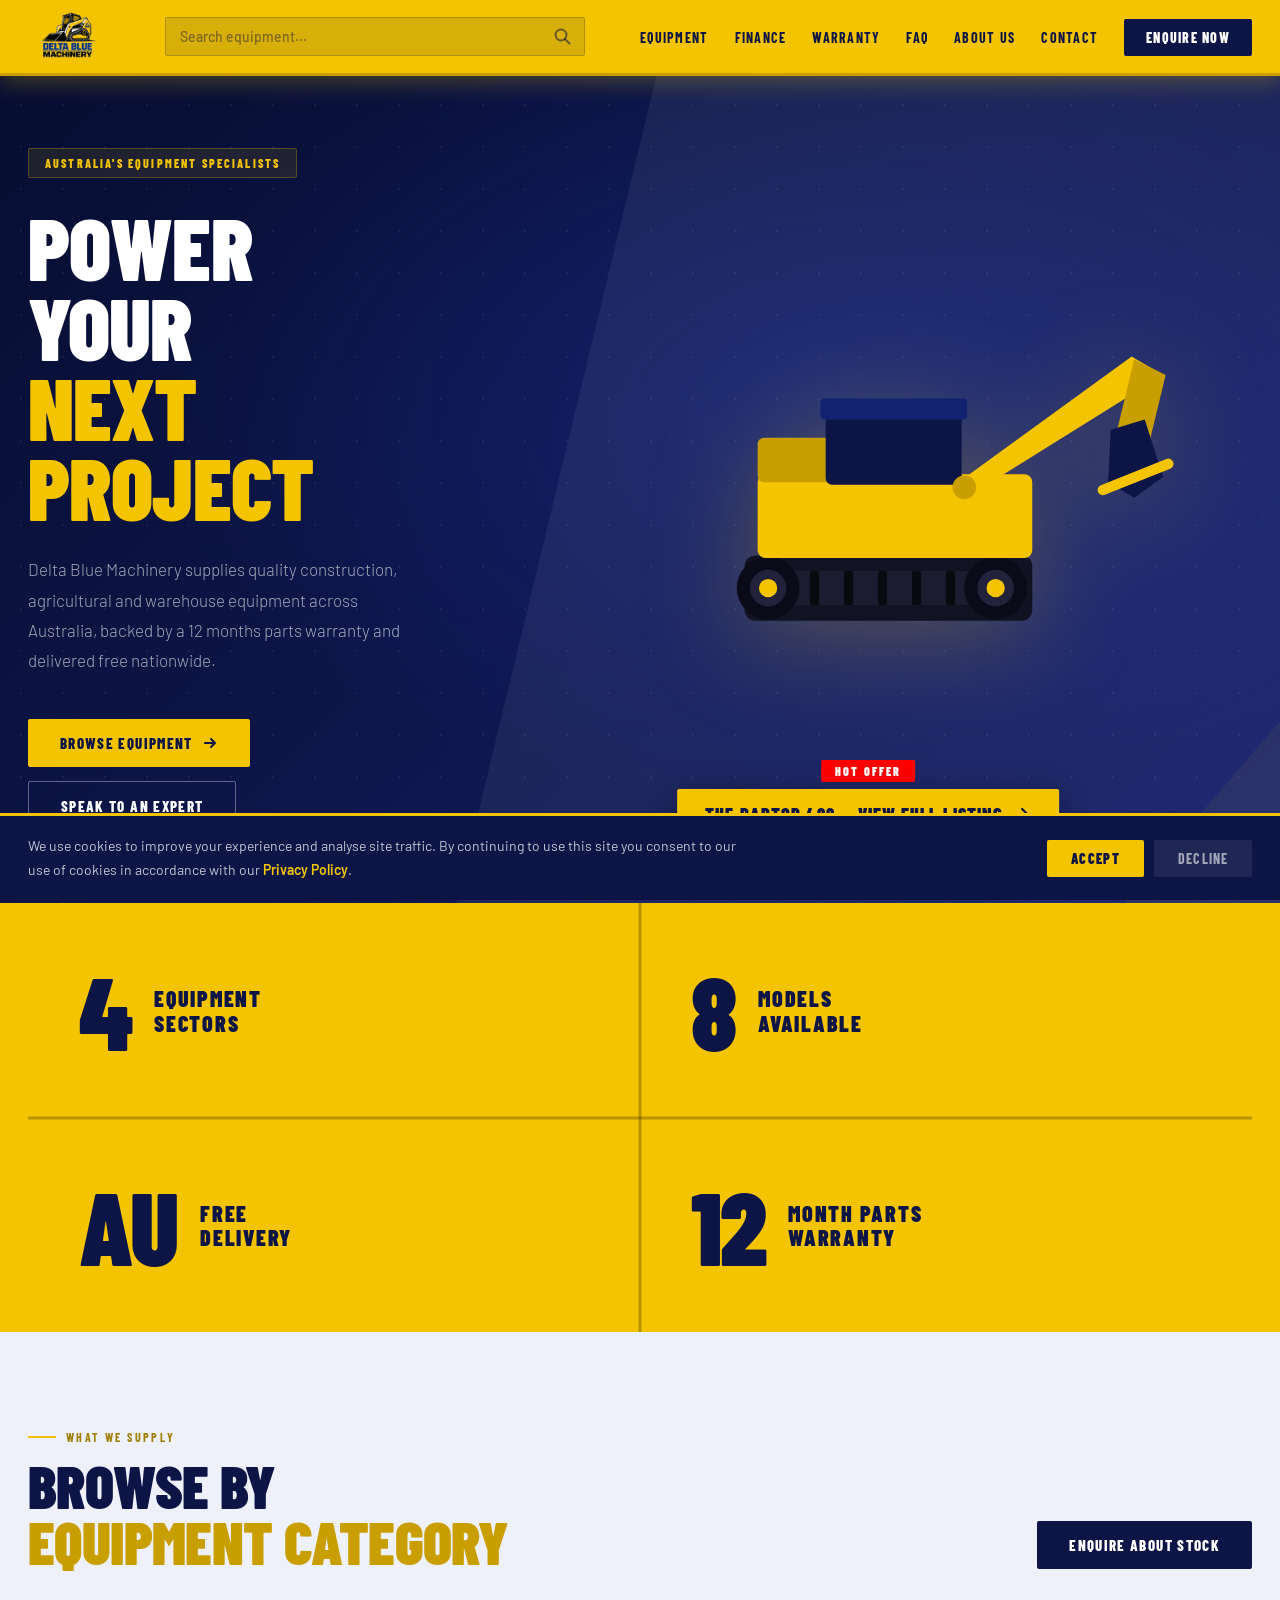
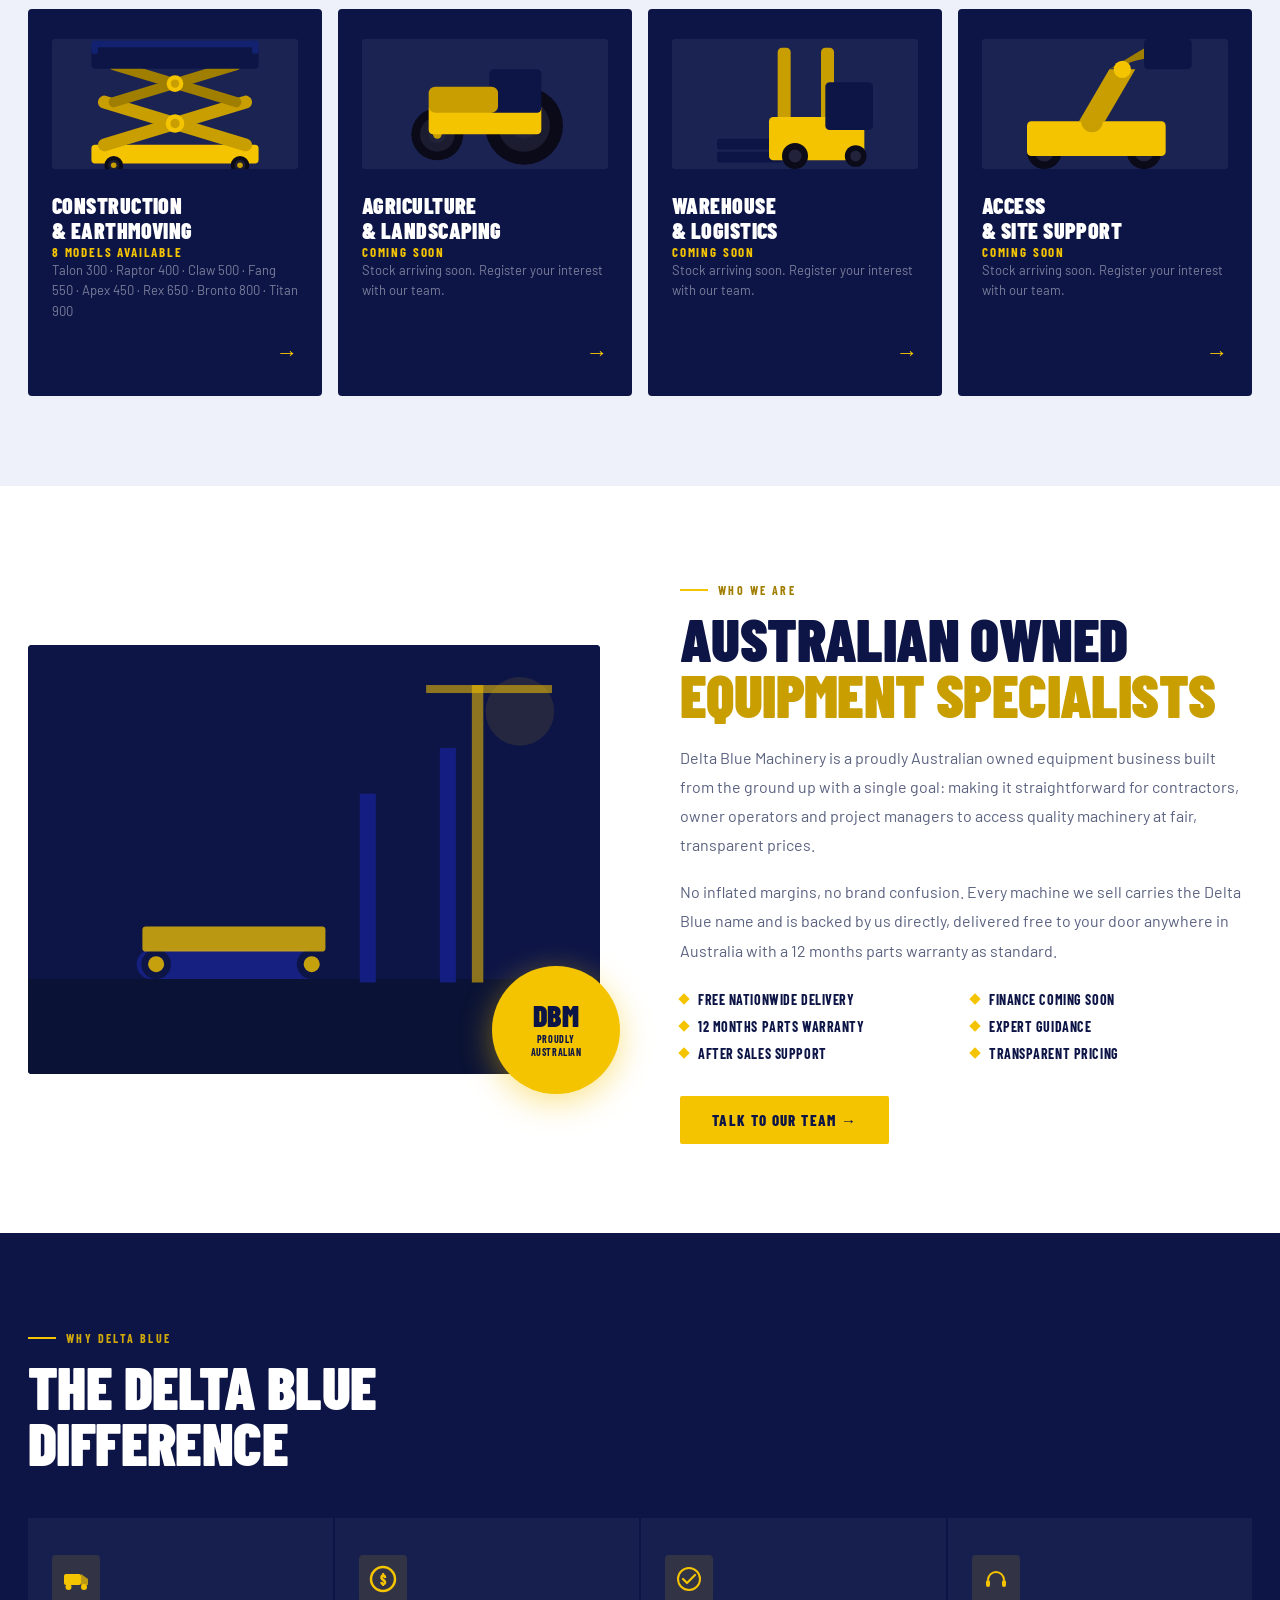
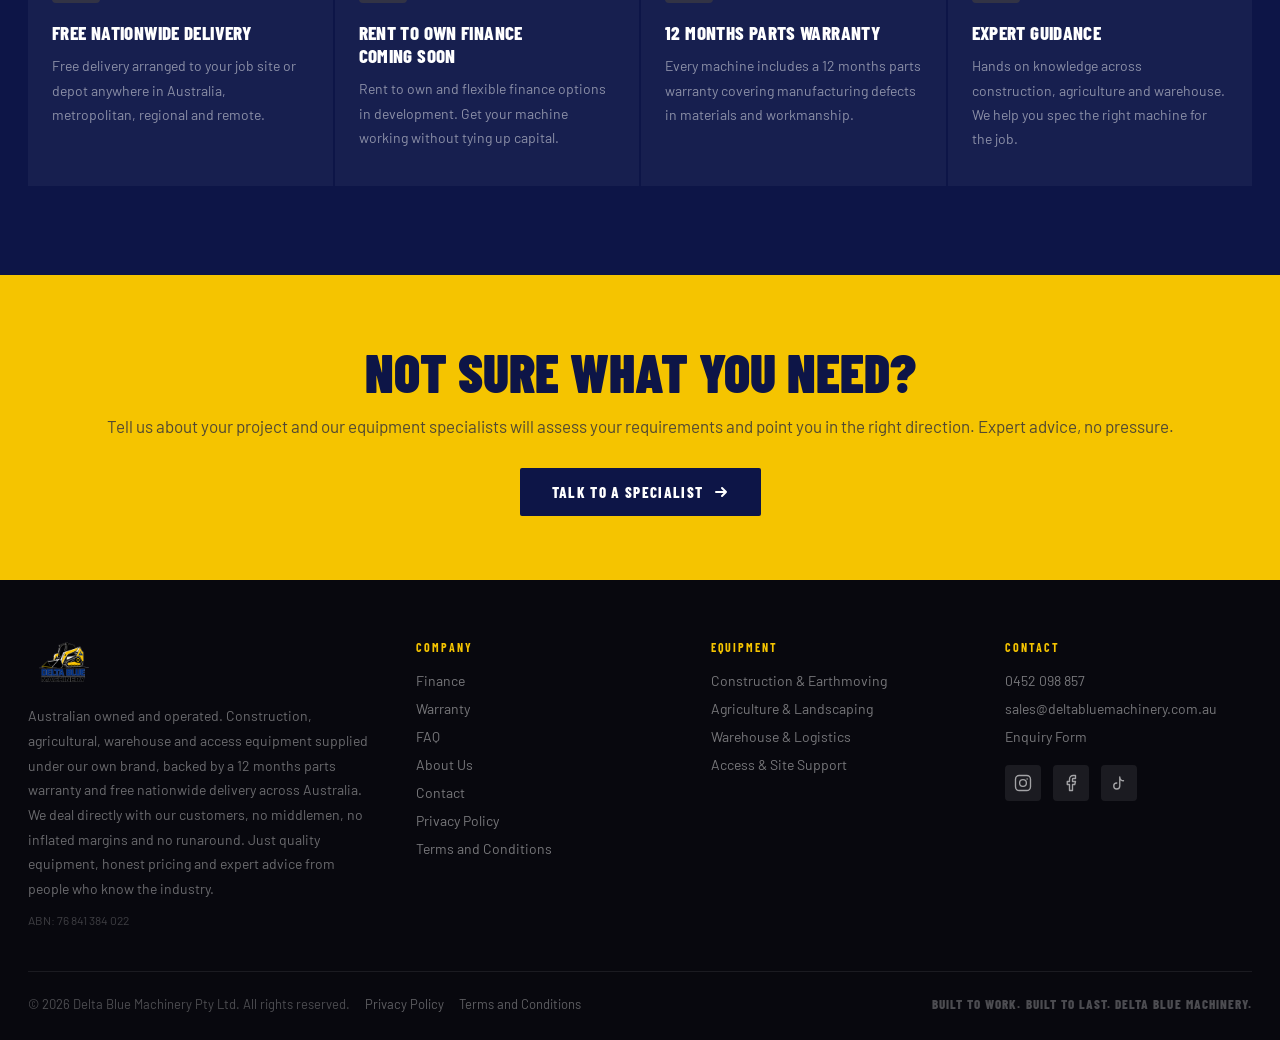
==== commit e8621cdf: "Add files via upload" ====
--- a/index.html
+++ b/index.html
@@ -5,7 +5,8 @@
   <meta name="viewport" content="width=device-width, initial-scale=1.0">
   <meta name="description" content="Delta Blue Machinery sells new compact skid steer loaders and mini loaders across Australia. 8 models available from 300kg to 900kg capacity. 12 months parts warranty, free delivery to most locations. No dealership markups, no pressure.">
   <meta name="theme-color" content="#0D1547">
-  <link rel="icon" type="image/svg+xml" href="data:image/svg+xml,%3Csvg xmlns='http://www.w3.org/2000/svg' viewBox='0 0 32 32'%3E%3Crect width='32' height='32' rx='4' fill='%230D1547'/%3E%3Cpolygon points='16,6 28,26 4,26' fill='%23F5C400'/%3E%3C/svg%3E">
+  <link rel="icon" type="image/x-icon" href="favicon.ico">
+  <link rel="shortcut icon" href="favicon.ico">
   <title>Delta Blue Machinery | Equipment Sales Australia</title>
   <!-- Google tag (gtag.js) -->
   <script async src="https://www.googletagmanager.com/gtag/js?id=G-KQV0XN714S"></script>
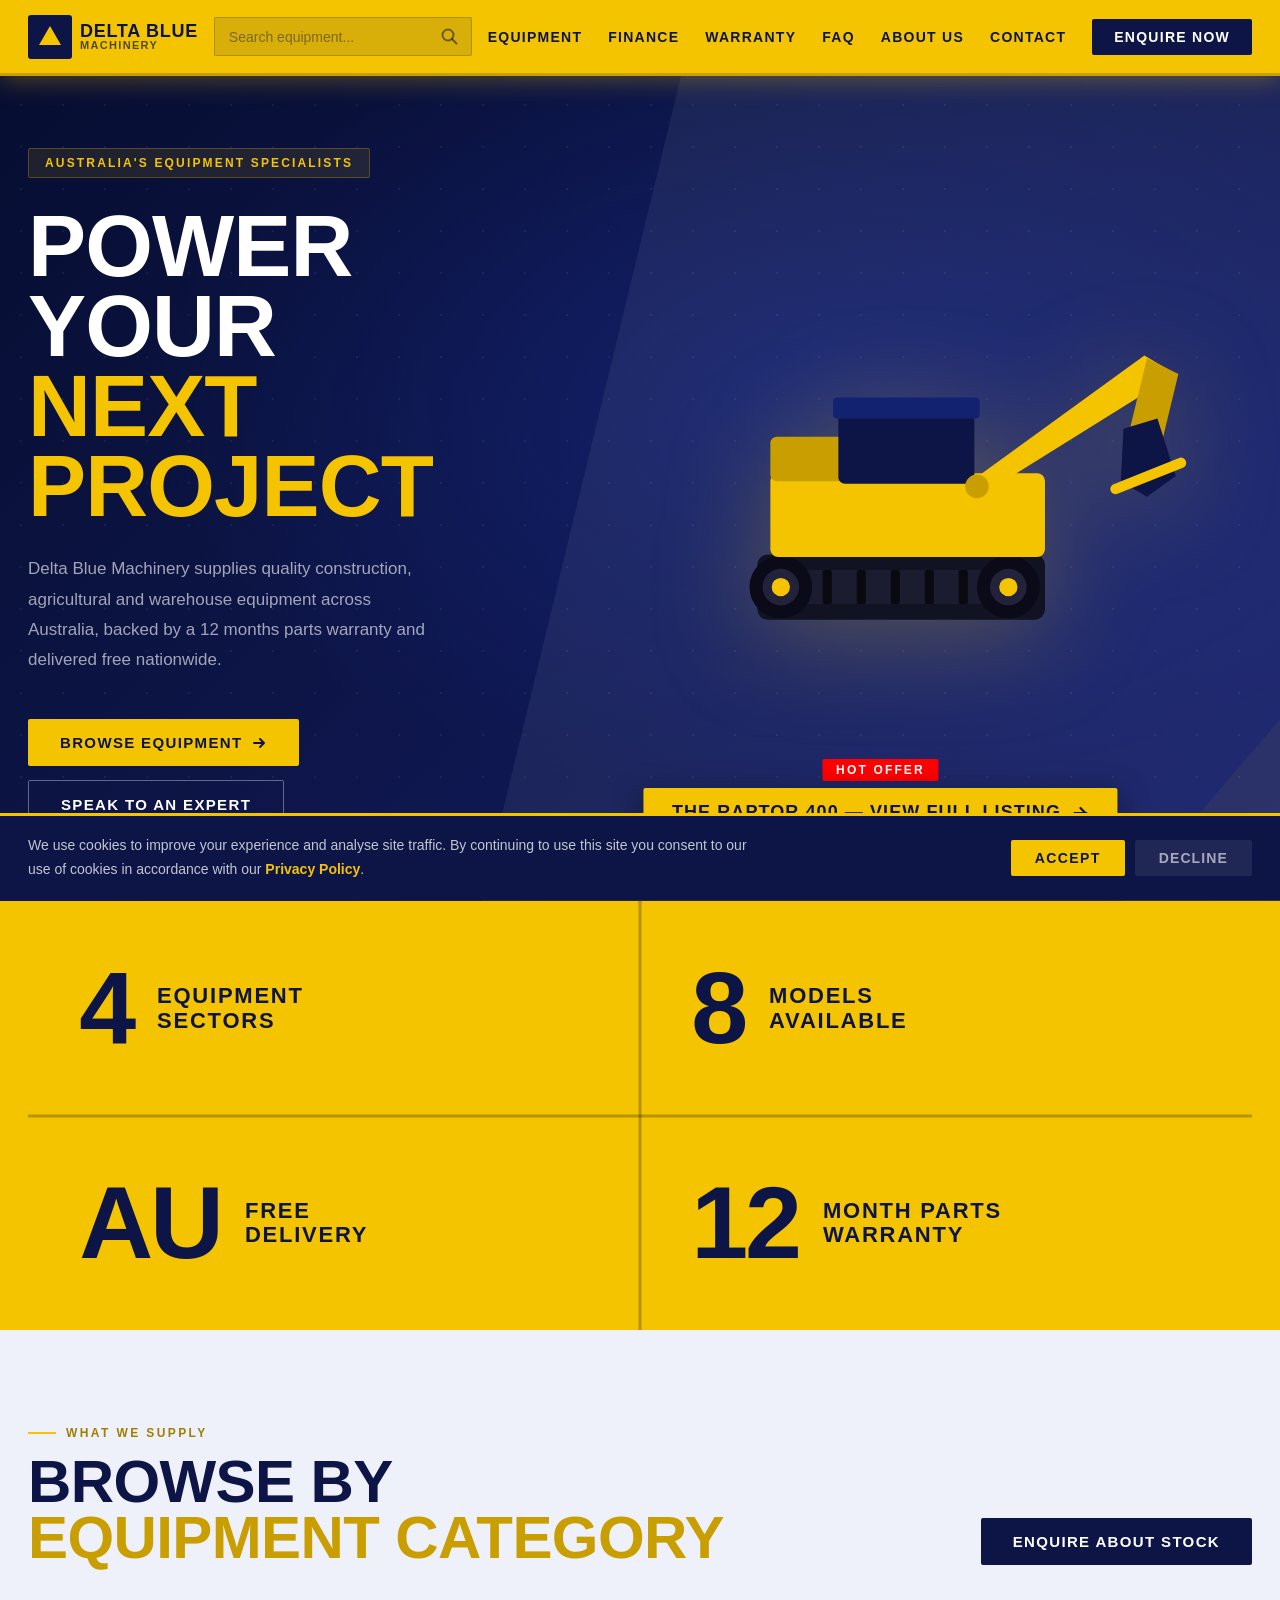
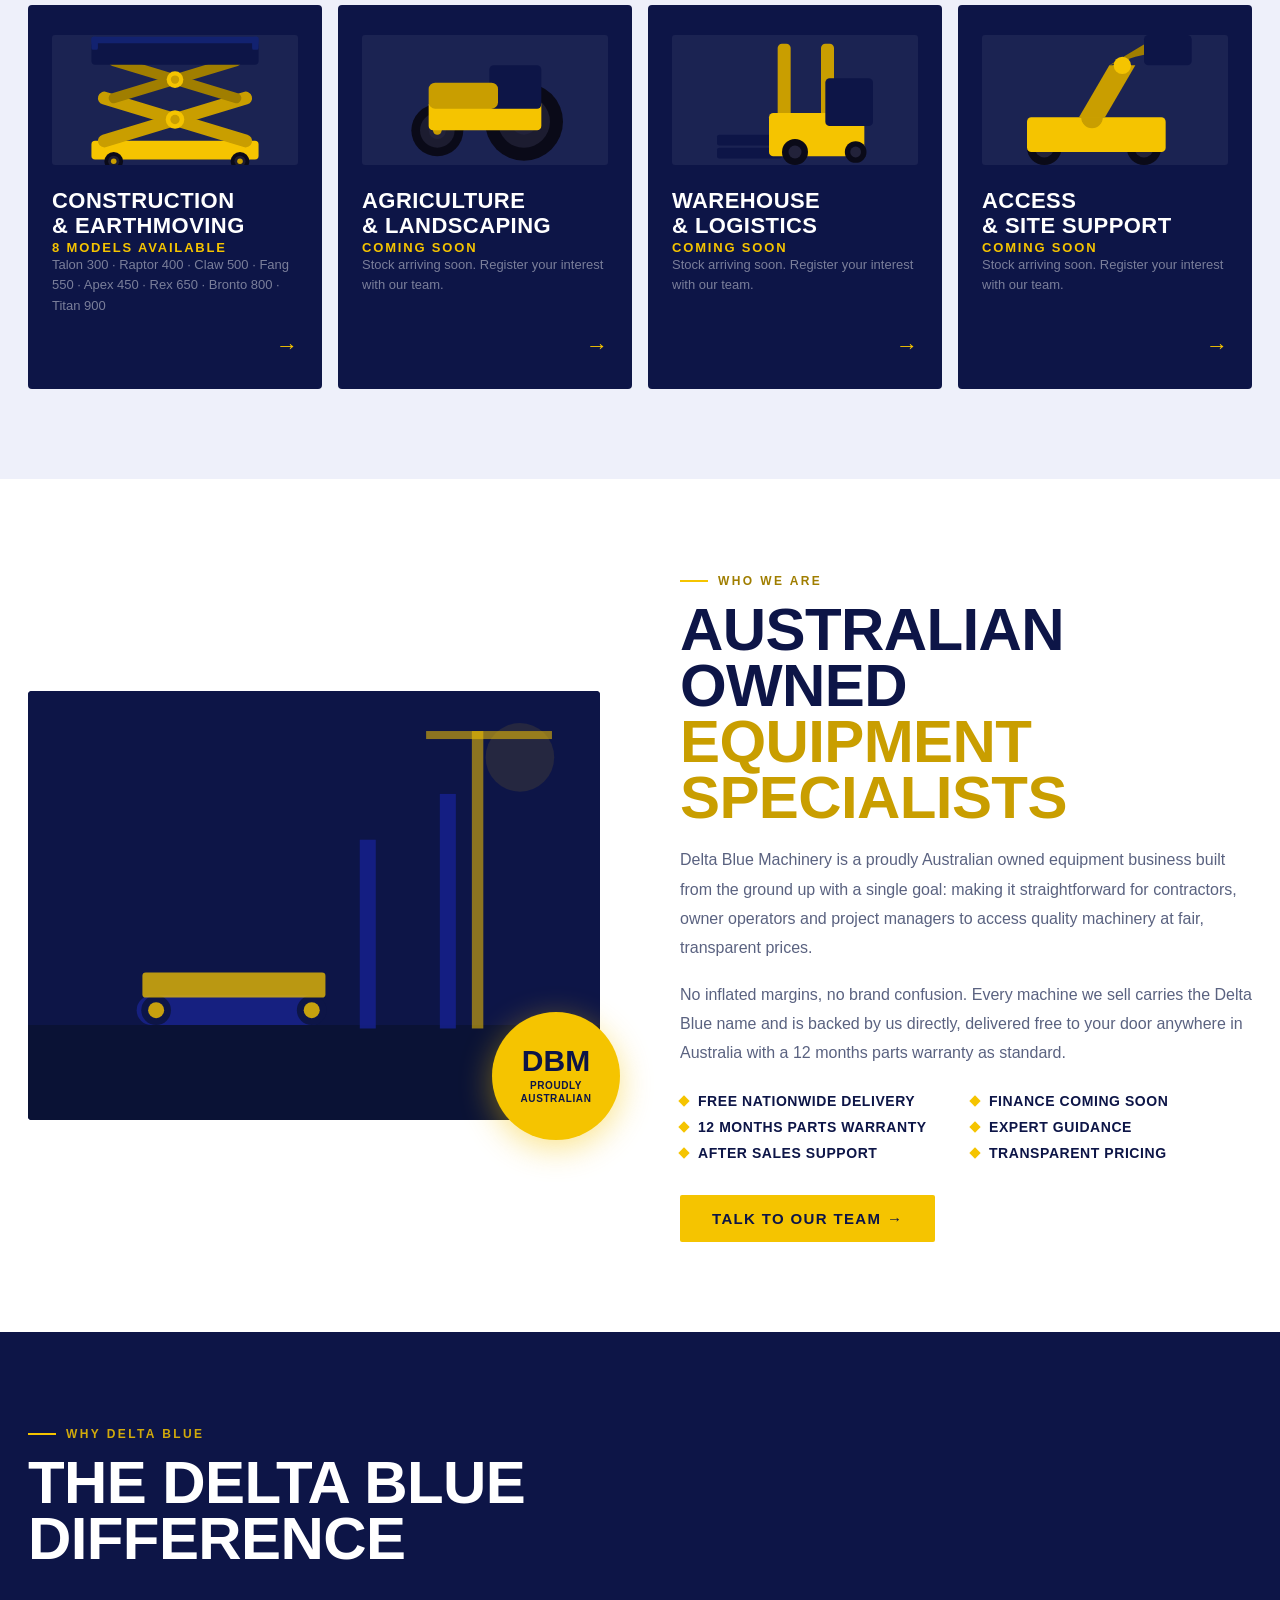
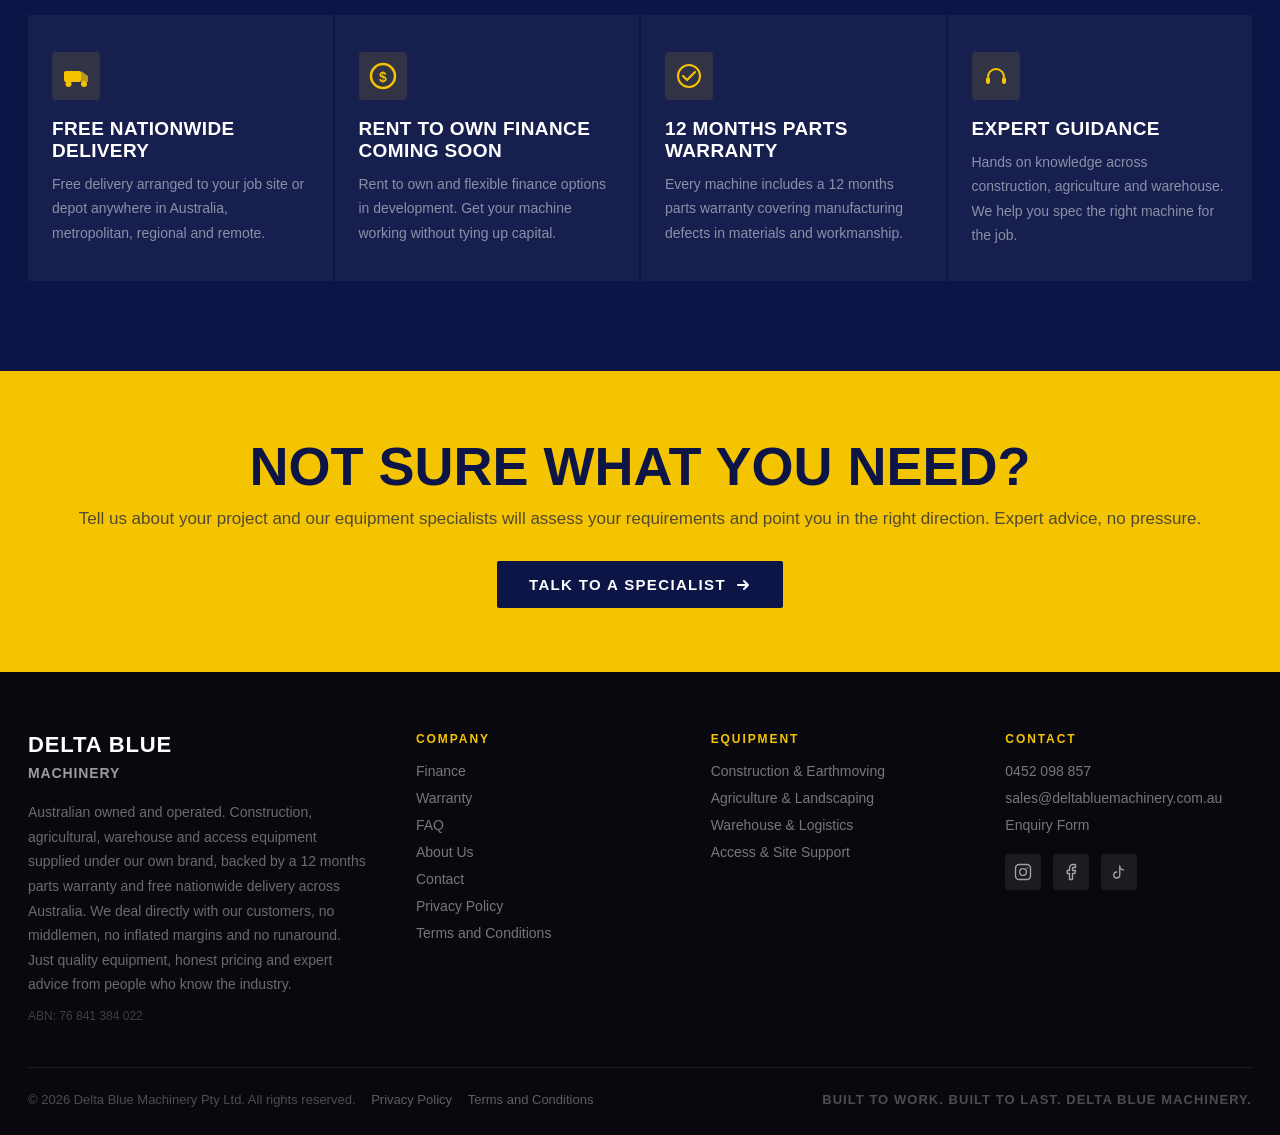
==== commit 00d7a079: "Add files via upload" ====
--- a/index.html
+++ b/index.html
@@ -4,7 +4,9 @@
   <meta charset="UTF-8">
   <meta name="viewport" content="width=device-width, initial-scale=1.0">
   <meta name="description" content="Delta Blue Machinery sells new compact skid steer loaders and mini loaders across Australia. 8 models available from 300kg to 900kg capacity. 12 months parts warranty, free delivery to most locations. No dealership markups, no pressure.">
-  <meta name="theme-color" content="#0D1547">
+  <meta http-equiv="Content-Security-Policy" content="default-src 'self'; script-src 'self' 'unsafe-inline' https://www.googletagmanager.com https://www.google-analytics.com; style-src 'self' 'unsafe-inline' https://fonts.googleapis.com; font-src https://fonts.gstatic.com; img-src 'self' data: https:; connect-src 'self' https://formspree.io https://www.google-analytics.com https://analytics.google.com; frame-ancestors 'none';">
+  <meta http-equiv="X-Content-Type-Options" content="nosniff">
+  <meta http-equiv="Referrer-Policy" content="strict-origin-when-cross-origin">
   <link rel="icon" type="image/x-icon" href="favicon.ico">
   <link rel="shortcut icon" href="favicon.ico">
   <title>Delta Blue Machinery | Equipment Sales Australia</title>
@@ -421,7 +423,7 @@
   <div class="container">
     <div class="ni">
       <a class="nlogo" data-page="home" aria-label="Delta Blue Machinery Home">
-        <img src="logo.jpg" alt="Delta Blue Machinery" onerror="this.style.display='none';this.nextElementSibling.style.display='flex'">
+        <img src="logo.png" alt="Delta Blue Machinery" onerror="this.style.display='none';this.nextElementSibling.style.display='flex'">
         <span class="logo-placeholder" style="display:none">
           <span class="lp-icon"><svg width="28" height="28" viewBox="0 0 28 28" fill="none"><polygon points="14,3 25,22 3,22" fill="#F5C400"/></svg></span>
           <span class="lp-text"><span class="lp-delta">Delta Blue</span><span class="lp-sub">Machinery</span></span>
@@ -485,7 +487,7 @@
               <!-- Slide 1: Excavator -->
               <div class="hslide active">
                 
-                <img src="hero-1.jpg" alt="" style="position:absolute;inset:0;width:100%;height:100%;object-fit:cover;z-index:1;border-radius:0" onerror="this.remove()">
+                <img src="hero-1.png" alt="" style="position:absolute;inset:0;width:100%;height:100%;object-fit:cover;z-index:1;border-radius:0" onerror="this.remove()">
                 <svg viewBox="0 0 340 260" fill="none" xmlns="http://www.w3.org/2000/svg">
                   <rect x="10" y="180" width="220" height="50" rx="8" fill="#111222"/>
                   <rect x="18" y="192" width="204" height="26" rx="6" fill="#1C1C30"/>
@@ -511,7 +513,7 @@
               <!-- Slide 2: Bulldozer -->
               <div class="hslide">
                 
-                <img src="hero-2.jpg" alt="" style="position:absolute;inset:0;width:100%;height:100%;object-fit:cover;z-index:1;border-radius:0" onerror="this.remove()">
+                <img src="hero-2.png" alt="" style="position:absolute;inset:0;width:100%;height:100%;object-fit:cover;z-index:1;border-radius:0" onerror="this.remove()">
                 <svg viewBox="0 0 340 260" fill="none" xmlns="http://www.w3.org/2000/svg">
                   <rect x="50" y="170" width="230" height="48" rx="8" fill="#111222"/>
                   <rect x="60" y="182" width="210" height="24" rx="5" fill="#1C1C30"/>
@@ -535,7 +537,7 @@
               <!-- Slide 3: Forklift -->
               <div class="hslide">
                 
-                <img src="hero-3.jpg" alt="" style="position:absolute;inset:0;width:100%;height:100%;object-fit:cover;z-index:1;border-radius:0" onerror="this.remove()">
+                <img src="hero-3.png" alt="" style="position:absolute;inset:0;width:100%;height:100%;object-fit:cover;z-index:1;border-radius:0" onerror="this.remove()">
                 <svg viewBox="0 0 340 260" fill="none" xmlns="http://www.w3.org/2000/svg">
                   <rect x="130" y="80" rx="8" width="190" height="130" fill="#F5C400"/>
                   <rect x="286" y="96" rx="5" width="52" height="98" fill="#C99E00"/>
@@ -557,7 +559,7 @@
               <!-- Slide 4: Scissor Lift -->
               <div class="hslide">
                 
-                <img src="hero-4.jpg" alt="" style="position:absolute;inset:0;width:100%;height:100%;object-fit:cover;z-index:1;border-radius:0" onerror="this.remove()">
+                <img src="hero-4.png" alt="" style="position:absolute;inset:0;width:100%;height:100%;object-fit:cover;z-index:1;border-radius:0" onerror="this.remove()">
                 <svg viewBox="0 0 340 260" fill="none" xmlns="http://www.w3.org/2000/svg">
                   <rect x="60" y="218" rx="6" width="220" height="30" fill="#F5C400"/>
                   <circle cx="90" cy="248" r="16" fill="#0A0A18"/><circle cx="90" cy="248" r="9" fill="#22223A"/><circle cx="90" cy="248" r="4.5" fill="#C99E00"/>
@@ -580,7 +582,7 @@
               <!-- Slide 5: Boom Lift -->
               <div class="hslide">
                 
-                <img src="hero-5.jpg" alt="" style="position:absolute;inset:0;width:100%;height:100%;object-fit:cover;z-index:1;border-radius:0" onerror="this.remove()">
+                <img src="hero-5.png" alt="" style="position:absolute;inset:0;width:100%;height:100%;object-fit:cover;z-index:1;border-radius:0" onerror="this.remove()">
                 <svg viewBox="0 0 340 260" fill="none" xmlns="http://www.w3.org/2000/svg">
                   <circle cx="60" cy="224" r="24" fill="#0A0A18"/><circle cx="60" cy="224" r="14" fill="#22223A"/><circle cx="60" cy="224" r="7" fill="#C99E00"/>
                   <circle cx="224" cy="224" r="24" fill="#0A0A18"/><circle cx="224" cy="224" r="14" fill="#22223A"/><circle cx="224" cy="224" r="7" fill="#C99E00"/>
@@ -641,7 +643,7 @@
       </div>
 
       <div id="cat-tiles" class="cat-tiles">
-        <div class="cat-tile" data-cat="construction" style="background-image:url('cat-construction.jpg');background-size:cover;background-position:center">
+        <div class="cat-tile" data-cat="construction" style="background-image:url('cat-construction.png');background-size:cover;background-position:center">
           <div class="cat-tile-icon"><svg viewBox="0 0 220 140" fill="none" xmlns="http://www.w3.org/2000/svg"><rect x="20" y="114" width="180" height="20" rx="4" fill="#F5C400"/><circle cx="44" cy="136" r="10" fill="#0A0A18"/><circle cx="44" cy="136" r="6" fill="#1C1C30"/><circle cx="44" cy="136" r="3" fill="#C99E00"/><circle cx="180" cy="136" r="10" fill="#0A0A18"/><circle cx="180" cy="136" r="6" fill="#1C1C30"/><circle cx="180" cy="136" r="3" fill="#C99E00"/><line x1="34" y1="114" x2="186" y2="68" stroke="#C99E00" stroke-width="14" stroke-linecap="round"/><line x1="186" y1="114" x2="34" y2="68" stroke="#C99E00" stroke-width="14" stroke-linecap="round"/><line x1="44" y1="68" x2="176" y2="28" stroke="#A07E00" stroke-width="11" stroke-linecap="round"/><line x1="176" y1="68" x2="44" y2="28" stroke="#A07E00" stroke-width="11" stroke-linecap="round"/><circle cx="110" cy="91" r="10" fill="#F5C400"/><circle cx="110" cy="91" r="5" fill="#C99E00"/><circle cx="110" cy="48" r="9" fill="#F5C400"/><circle cx="110" cy="48" r="4.5" fill="#C99E00"/><rect x="20" y="8" width="180" height="24" rx="4" fill="#0D1547"/><rect x="20" y="2" width="7" height="14" rx="2" fill="#122270"/><rect x="193" y="2" width="7" height="14" rx="2" fill="#122270"/><rect x="20" y="2" width="180" height="7" rx="2" fill="#122270"/></svg></div>
           <div class="cat-tile-body">
             <div class="cat-tile-name">Construction<br>&amp; Earthmoving</div>
@@ -650,7 +652,7 @@
           </div>
           <div class="cat-tile-arrow">→</div>
         </div>
-        <div class="cat-tile" data-cat="agriculture" style="background-image:url('cat-agriculture.jpg');background-size:cover;background-position:center">
+        <div class="cat-tile" data-cat="agriculture" style="background-image:url('cat-agriculture.png');background-size:cover;background-position:center">
           <div class="cat-tile-icon"><svg viewBox="0 0 80 60" fill="none"><circle cx="58" cy="40" r="18" fill="#0A0A18"/><circle cx="58" cy="40" r="12" fill="#1C1C30"/><circle cx="58" cy="40" r="6" fill="#22223A"/><circle cx="58" cy="40" r="3" fill="#F5C400"/><circle cx="18" cy="44" r="12" fill="#0A0A18"/><circle cx="18" cy="44" r="8" fill="#1C1C30"/><circle cx="18" cy="44" r="4" fill="#22223A"/><circle cx="18" cy="44" r="2" fill="#C99E00"/><rect x="14" y="30" rx="2" width="52" height="14" fill="#F5C400"/><rect x="42" y="14" rx="2" width="24" height="20" fill="#0D1547"/><rect x="14" y="22" rx="3" width="32" height="12" fill="#C99E00"/></svg></div>
           <div class="cat-tile-body">
             <div class="cat-tile-name">Agriculture<br>&amp; Landscaping</div>
@@ -659,7 +661,7 @@
           </div>
           <div class="cat-tile-arrow">→</div>
         </div>
-        <div class="cat-tile" data-cat="warehouse" style="background-image:url('cat-warehouse.jpg');background-size:cover;background-position:center">
+        <div class="cat-tile" data-cat="warehouse" style="background-image:url('cat-warehouse.png');background-size:cover;background-position:center">
           <div class="cat-tile-icon"><svg viewBox="0 0 80 60" fill="none"><rect x="32" y="4" rx="2" width="6" height="50" fill="#C99E00"/><rect x="52" y="4" rx="2" width="6" height="50" fill="#C99E00"/><rect x="28" y="40" rx="1" width="22" height="14" fill="#0D1547"/><rect x="4" y="46" rx="1" width="30" height="5" fill="#0D1547"/><rect x="4" y="52" rx="1" width="30" height="5" fill="#0D1547"/><rect x="28" y="36" rx="2" width="44" height="20" fill="#F5C400"/><rect x="54" y="20" rx="2" width="22" height="22" fill="#0D1547"/><circle cx="40" cy="54" r="6" fill="#0A0A18"/><circle cx="40" cy="54" r="3" fill="#22223A"/><circle cx="68" cy="54" r="5" fill="#0A0A18"/><circle cx="68" cy="54" r="2.5" fill="#22223A"/></svg></div>
           <div class="cat-tile-body">
             <div class="cat-tile-name">Warehouse<br>&amp; Logistics</div>
@@ -668,7 +670,7 @@
           </div>
           <div class="cat-tile-arrow">→</div>
         </div>
-        <div class="cat-tile" data-cat="access" style="background-image:url('cat-access.jpg');background-size:cover;background-position:center">
+        <div class="cat-tile" data-cat="access" style="background-image:url('cat-access.png');background-size:cover;background-position:center">
           <div class="cat-tile-icon"><svg viewBox="0 0 80 60" fill="none"><circle cx="12" cy="52" r="8" fill="#0A0A18"/><circle cx="12" cy="52" r="4.5" fill="#22223A"/><circle cx="12" cy="52" r="2" fill="#C99E00"/><circle cx="58" cy="52" r="8" fill="#0A0A18"/><circle cx="58" cy="52" r="4.5" fill="#22223A"/><circle cx="58" cy="52" r="2" fill="#C99E00"/><rect x="4" y="38" rx="2" width="64" height="16" fill="#F5C400"/><circle cx="34" cy="38" r="5" fill="#C99E00"/><polygon points="28,38 40,38 54,14 42,14" fill="#C99E00"/><polygon points="42,14 54,10 72,6 62,2" fill="#A07E00"/><circle cx="48" cy="14" r="4" fill="#F5C400"/><rect x="58" y="0" rx="2" width="22" height="14" fill="#0D1547"/></svg></div>
           <div class="cat-tile-body">
             <div class="cat-tile-name">Access<br>&amp; Site Support</div>
@@ -1025,7 +1027,7 @@
         <div class="sr d1">
           <!-- Visual panel -->
           <div style="background:var(--navy);border-radius:4px;overflow:hidden;aspect-ratio:4/3;position:relative;display:flex;align-items:center;justify-content:center">
-            <img src="about.jpg" alt="Delta Blue Machinery" style="position:absolute;inset:0;width:100%;height:100%;object-fit:cover;z-index:1" onerror="this.remove()">
+            <img src="about.png" alt="Delta Blue Machinery" style="position:absolute;inset:0;width:100%;height:100%;object-fit:cover;z-index:1" onerror="this.remove()">
             <div style="position:absolute;inset:0;pointer-events:none;background-image:radial-gradient(rgba(255,255,255,.04) 1px,transparent 1px);background-size:36px 36px"></div>
             <div style="position:relative;z-index:1;text-align:center;padding:40px">
               <div style="font-family:'Barlow Condensed',sans-serif;font-size:80px;font-weight:900;color:rgba(245,196,0,.12);line-height:1;letter-spacing:-.02em">DBM</div>
@@ -1242,7 +1244,7 @@
     <div class="container">
       <div style="display:grid;grid-template-columns:1fr 1fr;gap:3px;margin-bottom:56px">
 
-        <div style="position:relative;overflow:hidden;min-height:240px;display:flex;flex-direction:column;justify-content:flex-end;background:var(--navy);background-image:url('contact-site.jpg');background-size:cover;background-position:center">
+        <div style="position:relative;overflow:hidden;min-height:240px;display:flex;flex-direction:column;justify-content:flex-end;background:var(--navy);background-image:url('contact-site.png');background-size:cover;background-position:center">
           <!-- overlay — adjust opacity to taste once photo is added -->
           <div style="position:absolute;inset:0;background:rgba(13,21,71,.72)"></div>
           <div style="position:relative;z-index:1;padding:48px 36px">
@@ -1251,7 +1253,7 @@
           </div>
         </div>
 
-        <div style="position:relative;overflow:hidden;min-height:240px;display:flex;flex-direction:column;justify-content:flex-end;background:var(--gd);background-image:url('contact-delivery.jpg');background-size:cover;background-position:center">
+        <div style="position:relative;overflow:hidden;min-height:240px;display:flex;flex-direction:column;justify-content:flex-end;background:var(--gd);background-image:url('contact-delivery.png');background-size:cover;background-position:center">
           <!-- overlay — adjust opacity to taste once photo is added -->
           <div style="position:absolute;inset:0;background:rgba(197,158,0,.78)"></div>
           <div style="position:relative;z-index:1;padding:48px 36px">
@@ -1389,6 +1391,7 @@
         <div class="cfb sr d1">
           <h4>Enquiry Form</h4>
           <form id="contactForm" action="https://formspree.io/f/mlgzwdpd" method="POST" novalidate>
+          <input type="text" name="_gotcha" style="display:none" tabindex="-1" autocomplete="off">
             <div class="fr">
               <div class="fg"><label for="fname">Full Name *</label><input type="text" id="fname" name="name" required placeholder="Your name" autocomplete="name" maxlength="100"></div>
               <div class="fg"><label for="fphone">Phone *</label><input type="tel" id="fphone" name="phone" required placeholder="04XX XXX XXX" autocomplete="tel" maxlength="20"></div>
@@ -1542,7 +1545,7 @@
     <div class="ftt">
       <div class="fbrand">
         <div class="fli">
-          <img src="logo.jpg" alt="Delta Blue Machinery" style="height:48px;display:block;margin-bottom:16px" onerror="this.outerHTML='<div style=\'font-family:Barlow Condensed,sans-serif;font-size:22px;font-weight:900;color:#fff;letter-spacing:.04em;margin-bottom:16px\'>DELTA BLUE<br><span style=\'font-size:14px;opacity:.6\'>MACHINERY</span></div>'">
+          <img src="logo.png" alt="Delta Blue Machinery" style="height:48px;display:block;margin-bottom:16px" onerror="this.outerHTML='<div style=\'font-family:Barlow Condensed,sans-serif;font-size:22px;font-weight:900;color:#fff;letter-spacing:.04em;margin-bottom:16px\'>DELTA BLUE<br><span style=\'font-size:14px;opacity:.6\'>MACHINERY</span></div>'">
         </div>
         <p class="fab">Australian owned and operated. Construction, agricultural, warehouse and access equipment supplied under our own brand, backed by a 12 months parts warranty and free nationwide delivery across Australia. We deal directly with our customers, no middlemen, no inflated margins and no runaround. Just quality equipment, honest pricing and expert advice from people who know the industry.</p>
         <p class="fabn">ABN: 76 841 384 022</p>
@@ -1625,7 +1628,7 @@
 triggerReveal();
 const SEARCH_INDEX=[{name:'Excavators',cat:'Construction',page:'equipment',tab:'construction'},{name:'Compact Track Loaders',cat:'Construction',page:'equipment',tab:'construction'},{name:'Bulldozers',cat:'Construction',page:'equipment',tab:'construction'},{name:'Motor Graders',cat:'Construction',page:'equipment',tab:'construction'},{name:'Compactors & Rollers',cat:'Construction',page:'equipment',tab:'construction'},{name:'Dumpers',cat:'Construction',page:'equipment',tab:'construction'},{name:'Tractors',cat:'Agriculture',page:'equipment',tab:'agriculture'},{name:'Wheel Loaders',cat:'Agriculture',page:'equipment',tab:'agriculture'},{name:'Mini Loaders',cat:'Agriculture',page:'equipment',tab:'agriculture'},{name:'Telehandlers',cat:'Agriculture',page:'equipment',tab:'agriculture'},{name:'Forklifts',cat:'Warehouse',page:'equipment',tab:'warehouse'},{name:'Rough Terrain Forklifts',cat:'Warehouse',page:'equipment',tab:'warehouse'},{name:'Scissor Lifts',cat:'Warehouse',page:'equipment',tab:'warehouse'},{name:'Pallet Stackers',cat:'Warehouse',page:'equipment',tab:'warehouse'},{name:'Boom Lifts',cat:'Access',page:'equipment',tab:'access'},{name:'Telescopic Boom Lifts',cat:'Access',page:'equipment',tab:'access'},{name:'Light Towers',cat:'Access',page:'equipment',tab:'access'},{name:'Generators',cat:'Access',page:'equipment',tab:'access'},{name:'Warranty',cat:'Info',page:'warranty',tab:null},{name:'Finance & Rent to Own',cat:'Info',page:'finance',tab:null},{name:'Contact Us',cat:'Info',page:'contact',tab:null},{name:'Enquire Now',cat:'Info',page:'enquire',tab:null},{name:'FAQ',cat:'Info',page:'faq',tab:null},{name:'About Us',cat:'Info',page:'about',tab:null},{name:'About Delta Blue',cat:'Info',page:'about',tab:null},{name:'Frequently Asked Questions',cat:'Info',page:'faq',tab:null}];
 const navInput=document.getElementById('navSearch');const navResults=document.getElementById('nsearchResults');
-function runSearch(q){q=q.trim().toLowerCase();navResults.innerHTML='';if(q.length<2){navResults.style.display='none';return}const hits=SEARCH_INDEX.filter(i=>i.name.toLowerCase().includes(q)||i.cat.toLowerCase().includes(q));if(!hits.length){navResults.style.display='none';return}hits.slice(0,8).forEach(item=>{const el=document.createElement('a');el.className='nsr-item';el.href='#';el.innerHTML='<div><div class="nsr-name">'+item.name+'</div><div class="nsr-cat">'+item.cat+'</div></div>';el.addEventListener('click',e=>{e.preventDefault();navInput.value='';navResults.style.display='none';if(item.page==='product'&&item.productId)renderProduct(item.productId);showPage(item.page);if(item.tab)setTimeout(()=>renderCatalog(item.tab),80);closeDrawer()});navResults.appendChild(el)});navResults.style.display='block'}
+function runSearch(q){q=q.trim().toLowerCase();navResults.innerHTML='';if(q.length<2){navResults.style.display='none';return}const hits=SEARCH_INDEX.filter(i=>i.name.toLowerCase().includes(q)||i.cat.toLowerCase().includes(q));if(!hits.length){navResults.style.display='none';return}hits.slice(0,8).forEach(item=>{const el=document.createElement('a');el.className='nsr-item';el.href='#';const nameEl=document.createElement('div');nameEl.className='nsr-name';nameEl.textContent=item.name;const catEl=document.createElement('div');catEl.className='nsr-cat';catEl.textContent=item.cat;const wrap=document.createElement('div');wrap.appendChild(nameEl);wrap.appendChild(catEl);el.appendChild(wrap);el.addEventListener('click',e=>{e.preventDefault();navInput.value='';navResults.style.display='none';if(item.page==='product'&&item.productId)renderProduct(item.productId);showPage(item.page);if(item.tab)setTimeout(()=>renderCatalog(item.tab),80);closeDrawer()});navResults.appendChild(el)});navResults.style.display='block'}
 if(navInput){navInput.addEventListener('input',()=>runSearch(navInput.value));navInput.addEventListener('focus',()=>{if(navInput.value.length>=2)navResults.style.display='block'});document.addEventListener('click',e=>{if(!navInput.contains(e.target)&&!navResults.contains(e.target))navResults.style.display='none'})}
 
 // Contact form
@@ -2218,7 +2221,7 @@
 
 const slides=SLIDE_LABELS.map((label,i)=>`
 <div class="pslide ${i===0?'active':''}" style="background:linear-gradient(135deg,#060D30,#${i===0?'0D1547':i%2?'111A60':'0A1240'});position:relative">
-  <img src="${p.id}-${i+1}.jpg" alt="${p.name} ${label}" style="position:absolute;inset:0;width:100%;height:100%;object-fit:cover;z-index:1" onerror="this.remove()">
+  <img src="${p.id}-${i+1}.png" alt="${p.name} ${label}" style="position:absolute;inset:0;width:100%;height:100%;object-fit:cover;z-index:1" onerror="this.remove()">
   <div style="position:relative;z-index:2;width:100%;height:100%;display:flex;align-items:center;justify-content:center">
   ${i===0?`<div style="opacity:.18;position:absolute;inset:0;display:flex;align-items:center;justify-content:center;pointer-events:none">${getSVG(p.svgType)}</div><div style="position:relative;z-index:1;text-align:center"><div style="font-family:'Barlow Condensed',sans-serif;font-size:13px;font-weight:700;letter-spacing:.2em;text-transform:uppercase;color:rgba(245,196,0,.7);margin-bottom:12px">${p.catLabel}</div><div style="font-family:'Barlow Condensed',sans-serif;font-size:36px;font-weight:900;text-transform:uppercase;color:#fff;line-height:1;letter-spacing:-.01em">${p.name}</div><div style="font-family:'Barlow Condensed',sans-serif;font-size:16px;font-weight:700;color:var(--gold);margin-top:8px;letter-spacing:.06em">${p.model} &nbsp;·&nbsp; ${p.tag}</div></div>`
   :`<div style="text-align:center"><div style="width:64px;height:64px;border-radius:50%;border:2px solid rgba(245,196,0,.3);display:flex;align-items:center;justify-content:center;margin:0 auto 18px"><svg width="28" height="28" viewBox="0 0 28 28" fill="none"><rect x="4" y="4" width="20" height="16" rx="2" stroke="rgba(245,196,0,.6)" stroke-width="1.5"/><circle cx="14" cy="12" r="4" stroke="rgba(245,196,0,.6)" stroke-width="1.5"/><line x1="4" y1="22" x2="24" y2="22" stroke="rgba(245,196,0,.4)" stroke-width="1.5" stroke-linecap="round"/></svg></div><div style="font-family:'Barlow Condensed',sans-serif;font-size:18px;font-weight:800;text-transform:uppercase;color:#fff;margin-bottom:6px">${label}</div><div style="font-size:13px;color:rgba(255,255,255,.3);font-family:'Barlow Condensed',sans-serif;letter-spacing:.12em;text-transform:uppercase">Photo coming soon</div></div>`}
@@ -2229,7 +2232,7 @@
 
 const galleryItems=[1,2,3,4].map(i=>`
 <div style="background:linear-gradient(135deg,#0D1547,#111A60);aspect-ratio:4/3;border-radius:3px;display:flex;align-items:center;justify-content:center;cursor:pointer;border:1px solid rgba(255,255,255,.06);overflow:hidden;position:relative" onclick="document.querySelectorAll('#productDetail .pslide')[${i}].click();document.querySelectorAll('#productDetail .pdot')[${i}].click()">
-  <img src="${p.id}-${i+1}.jpg" alt="${p.name}" style="position:absolute;inset:0;width:100%;height:100%;object-fit:cover" onerror="this.remove()">
+  <img src="${p.id}-${i+1}.png" alt="${p.name}" style="position:absolute;inset:0;width:100%;height:100%;object-fit:cover" onerror="this.remove()">
   <svg style="position:relative;z-index:1" width="22" height="22" viewBox="0 0 22 22" fill="none"><rect x="2" y="3" width="18" height="14" rx="2" stroke="rgba(245,196,0,.4)" stroke-width="1.4"/><circle cx="11" cy="10" r="3.5" stroke="rgba(245,196,0,.4)" stroke-width="1.4"/></svg>
 </div>`).join('');
 
@@ -2352,7 +2355,7 @@
         <!-- STATIC GALLERY (4 items) -->
         <div class="tag">Photo Gallery</div>
         <div class="pdgallery2" style="display:grid;grid-template-columns:1fr 1fr;gap:8px;margin-top:14px">
-          ${[4,5,6,7].map((i,idx)=>`<div style="background:linear-gradient(135deg,#0D1547,#0A1240);aspect-ratio:4/3;border-radius:3px;display:flex;align-items:center;justify-content:center;overflow:hidden;position:relative"><img src="${p.id}-${i+1}.jpg" alt="${p.name}" style="position:absolute;inset:0;width:100%;height:100%;object-fit:cover" onerror="this.remove()"><svg style="position:relative;z-index:1" width="22" height="22" viewBox="0 0 22 22" fill="none"><rect x="2" y="3" width="18" height="14" rx="2" stroke="rgba(245,196,0,.35)" stroke-width="1.4"/><circle cx="11" cy="10" r="3.5" stroke="rgba(245,196,0,.35)" stroke-width="1.4"/></svg></div>`).join('')}
+          ${[4,5,6,7].map((i,idx)=>`<div style="background:linear-gradient(135deg,#0D1547,#0A1240);aspect-ratio:4/3;border-radius:3px;display:flex;align-items:center;justify-content:center;overflow:hidden;position:relative"><img src="${p.id}-${i+1}.png" alt="${p.name}" style="position:absolute;inset:0;width:100%;height:100%;object-fit:cover" onerror="this.remove()"><svg style="position:relative;z-index:1" width="22" height="22" viewBox="0 0 22 22" fill="none"><rect x="2" y="3" width="18" height="14" rx="2" stroke="rgba(245,196,0,.35)" stroke-width="1.4"/><circle cx="11" cy="10" r="3.5" stroke="rgba(245,196,0,.35)" stroke-width="1.4"/></svg></div>`).join('')}
         </div>
       </div>
     </div>
@@ -2401,7 +2404,7 @@
       ${(PARTS[p.id]||[]).map(([name,desc])=>{const slug=name.toLowerCase().replace(/[^a-z0-9]+/g,'-').replace(/(^-|-$)/g,'');return`
         <div style="background:#fff;border-radius:3px;border:1px solid rgba(0,0,0,.08);border-top:3px solid var(--gold);overflow:hidden;display:flex;flex-direction:column">
           <div style="height:90px;background:var(--navy);position:relative;overflow:hidden;flex-shrink:0">
-            <img src="parts/${slug}.jpg" alt="${name}" style="width:100%;height:100%;object-fit:cover;display:block" onerror="this.style.display='none';this.nextElementSibling.style.display='flex'">
+            <img src="parts/${slug}.png" alt="${name}" style="width:100%;height:100%;object-fit:cover;display:block" onerror="this.style.display='none';this.nextElementSibling.style.display='flex'">
             <div style="display:none;position:absolute;inset:0;align-items:center;justify-content:center;flex-direction:column;gap:5px">
               <svg width="22" height="22" viewBox="0 0 22 22" fill="none"><rect x="2" y="5" width="18" height="14" rx="2" stroke="rgba(245,196,0,.3)" stroke-width="1.4"/><circle cx="11" cy="12" r="3.5" stroke="rgba(245,196,0,.3)" stroke-width="1.4"/><path d="M7 5l1.5-2h5L15 5" stroke="rgba(245,196,0,.3)" stroke-width="1.4" stroke-linejoin="round"/></svg>
             </div>
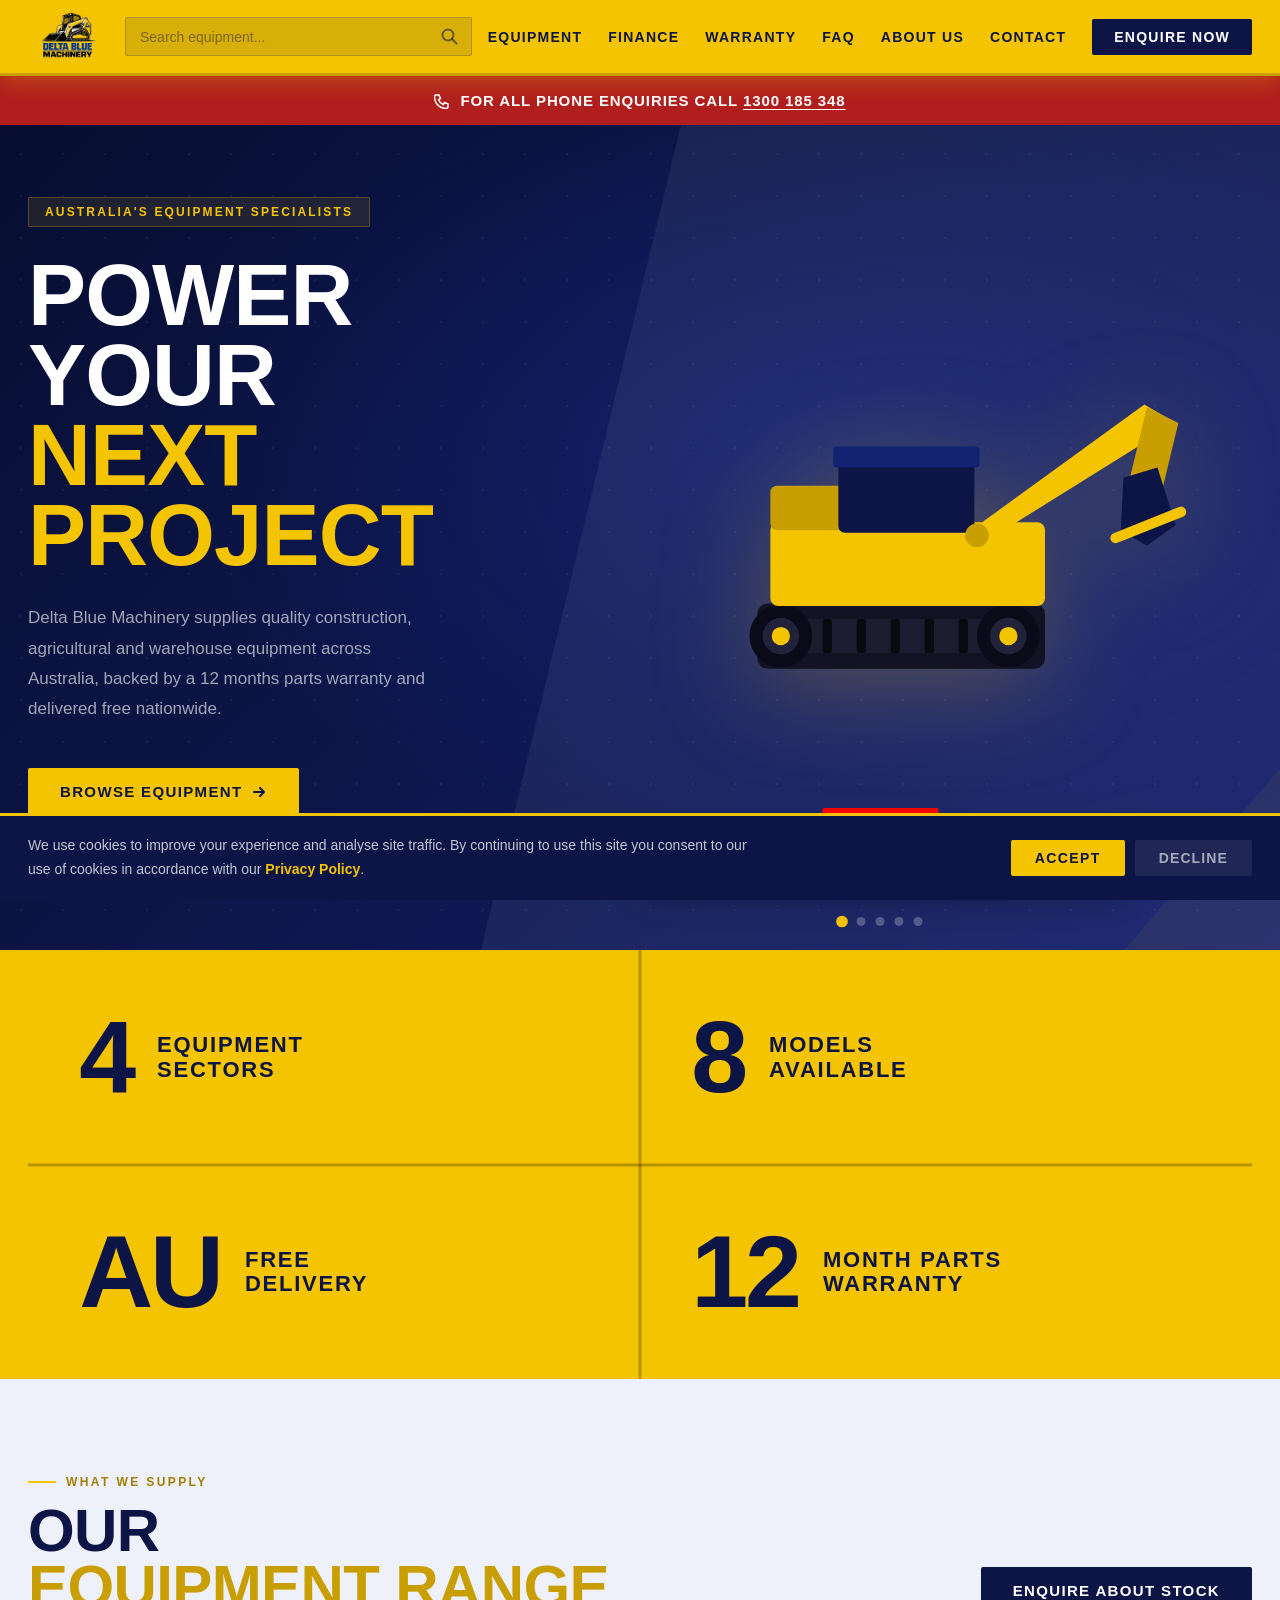
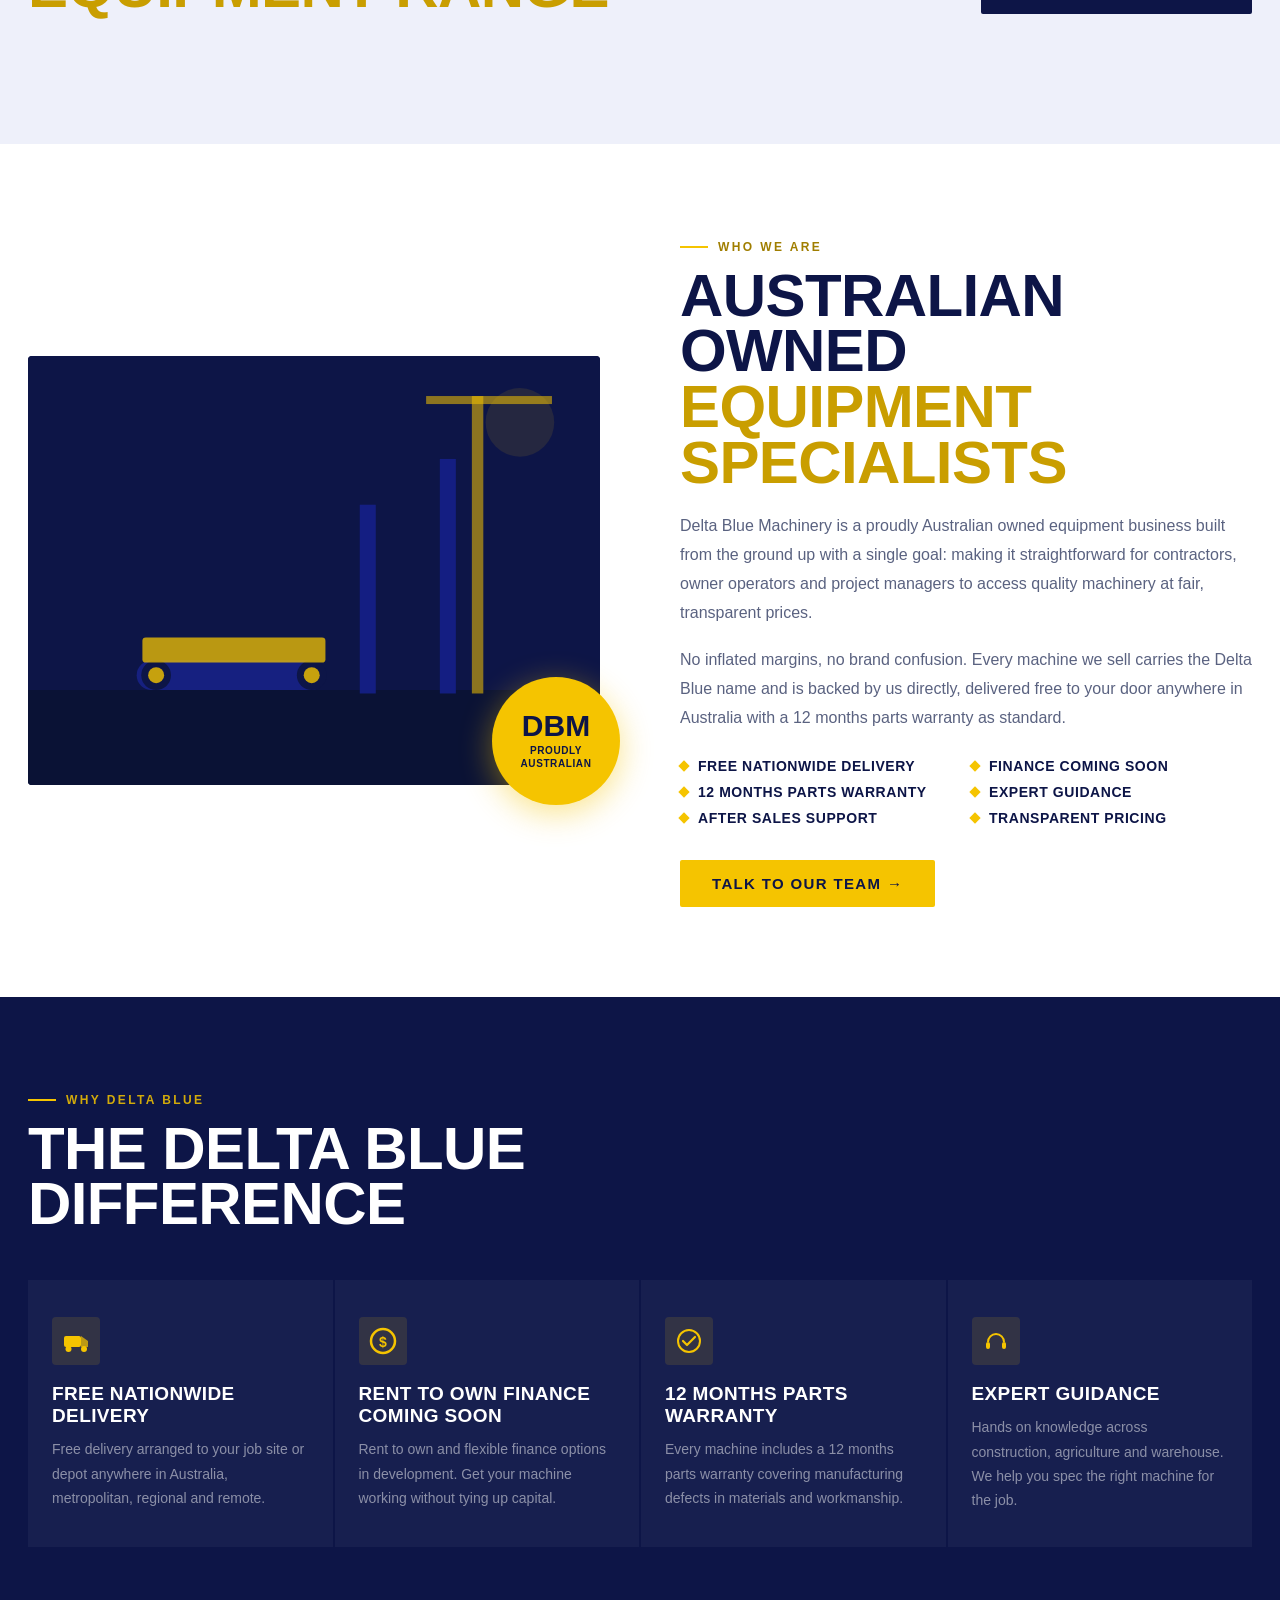
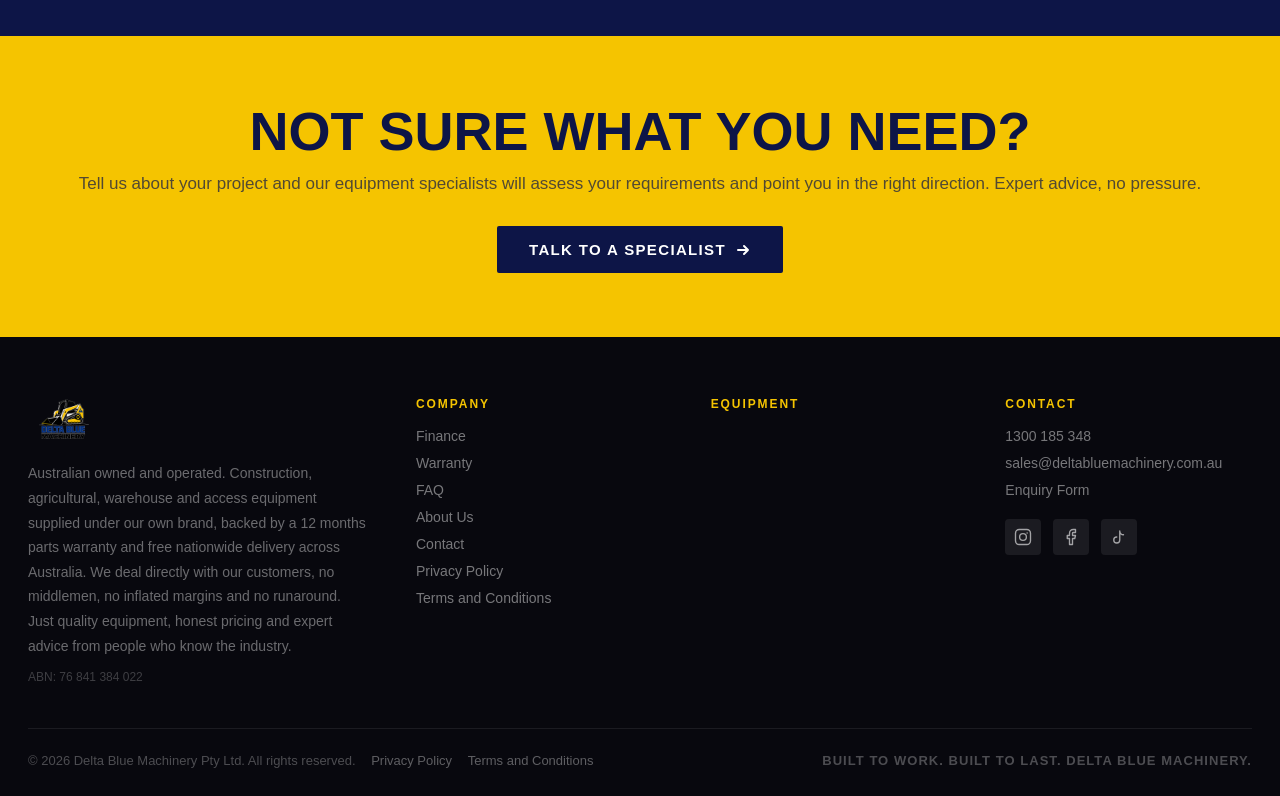
==== commit 8a3322ab: "Add files via upload" ====
--- a/index.html
+++ b/index.html
@@ -82,7 +82,9 @@
     .nlogo img{height:54px;width:auto}
     .nls{display:flex;align-items:center;gap:26px;list-style:none}
     .nls a{color:var(--navy);text-decoration:none;font-family:'Barlow Condensed',sans-serif;font-size:14px;font-weight:700;letter-spacing:.09em;text-transform:uppercase;transition:color .2s,opacity .2s;cursor:pointer}
-    .nls a:hover,.nls a.an{color:var(--navy);opacity:.65}
+    .nls a:hover{color:var(--navy);opacity:.65}
+    .nls a.an{color:var(--gold)!important;opacity:1!important}
+    .nd a.an{color:var(--gold)!important}
     .ncta.an{opacity:1!important;box-shadow:0 0 0 3px rgba(13,21,71,.4) inset!important}
     .ncta{background:var(--navy)!important;color:#fff!important;padding:10px 22px!important;border-radius:2px!important;font-weight:800!important;transition:background .2s!important}.ncta:hover{background:#0a103a!important}
     .hbg{display:none;flex-direction:column;gap:5px;cursor:pointer;padding:8px;background:none;border:none}
@@ -462,11 +464,24 @@
   <a data-page="faq">FAQ</a>
   <a data-page="about">About Us</a>
   <a data-page="contact">Contact</a>
-  <a data-page="enquire" style="color:var(--gold)">Enquire Now ›</a>
+  <a data-page="enquire" style="color:#fff;background:var(--gold);font-weight:900;margin:12px 16px;padding:14px 20px;border-radius:3px;text-align:center;display:block">Enquire Now ›</a>
 </nav>
 
 
 <!-- HOME PAGE -->
+<!-- PHONE BANNER -->
+<div style="position:sticky;top:76px;left:0;right:0;z-index:997">
+  <div style="background:#B01E1E;padding:16px;text-align:center">
+    <div style="display:flex;align-items:center;justify-content:center;gap:10px;flex-wrap:wrap">
+      <svg width="16" height="16" viewBox="0 0 16 16" fill="none" style="flex-shrink:0"><path d="M2 2h3l1.5 3.5-2 1.2a8.5 8.5 0 004.8 4.8l1.2-2L14 11v3a1.5 1.5 0 01-1.5 1.5C5.5 15.5.5 10.5.5 3.5A1.5 1.5 0 012 2z" stroke="#fff" stroke-width="1.5" stroke-linecap="round"/></svg>
+      <span style="font-family:'Barlow Condensed',sans-serif;font-size:15px;font-weight:800;text-transform:uppercase;letter-spacing:.06em;color:#fff">For all phone enquiries call <a href="tel:1300185348" style="color:#fff;text-decoration:underline;text-underline-offset:3px;white-space:nowrap">1300 185 348</a></span>
+    </div>
+  </div>
+</div>
+<script>
+function updateBannerArrow(pageId){}
+</script>
+
 <div id="page-home" class="page active">
 
   <section class="hero" aria-label="Hero">
@@ -487,7 +502,7 @@
               <!-- Slide 1: Excavator -->
               <div class="hslide active">
                 
-                <img src="hero-1.png" alt="" style="position:absolute;inset:0;width:100%;height:100%;object-fit:cover;z-index:1;border-radius:0" onerror="this.remove()">
+                <img src="hero-1.jpg" alt="" style="position:absolute;inset:0;width:100%;height:100%;object-fit:cover;z-index:1;border-radius:0" onerror="this.remove()">
                 <svg viewBox="0 0 340 260" fill="none" xmlns="http://www.w3.org/2000/svg">
                   <rect x="10" y="180" width="220" height="50" rx="8" fill="#111222"/>
                   <rect x="18" y="192" width="204" height="26" rx="6" fill="#1C1C30"/>
@@ -513,7 +528,7 @@
               <!-- Slide 2: Bulldozer -->
               <div class="hslide">
                 
-                <img src="hero-2.png" alt="" style="position:absolute;inset:0;width:100%;height:100%;object-fit:cover;z-index:1;border-radius:0" onerror="this.remove()">
+                <img src="hero-2.jpg" alt="" style="position:absolute;inset:0;width:100%;height:100%;object-fit:cover;z-index:1;border-radius:0" onerror="this.remove()">
                 <svg viewBox="0 0 340 260" fill="none" xmlns="http://www.w3.org/2000/svg">
                   <rect x="50" y="170" width="230" height="48" rx="8" fill="#111222"/>
                   <rect x="60" y="182" width="210" height="24" rx="5" fill="#1C1C30"/>
@@ -537,7 +552,7 @@
               <!-- Slide 3: Forklift -->
               <div class="hslide">
                 
-                <img src="hero-3.png" alt="" style="position:absolute;inset:0;width:100%;height:100%;object-fit:cover;z-index:1;border-radius:0" onerror="this.remove()">
+                <img src="hero-3.jpg" alt="" style="position:absolute;inset:0;width:100%;height:100%;object-fit:cover;z-index:1;border-radius:0" onerror="this.remove()">
                 <svg viewBox="0 0 340 260" fill="none" xmlns="http://www.w3.org/2000/svg">
                   <rect x="130" y="80" rx="8" width="190" height="130" fill="#F5C400"/>
                   <rect x="286" y="96" rx="5" width="52" height="98" fill="#C99E00"/>
@@ -559,7 +574,7 @@
               <!-- Slide 4: Scissor Lift -->
               <div class="hslide">
                 
-                <img src="hero-4.png" alt="" style="position:absolute;inset:0;width:100%;height:100%;object-fit:cover;z-index:1;border-radius:0" onerror="this.remove()">
+                <img src="hero-4.jpg" alt="" style="position:absolute;inset:0;width:100%;height:100%;object-fit:cover;z-index:1;border-radius:0" onerror="this.remove()">
                 <svg viewBox="0 0 340 260" fill="none" xmlns="http://www.w3.org/2000/svg">
                   <rect x="60" y="218" rx="6" width="220" height="30" fill="#F5C400"/>
                   <circle cx="90" cy="248" r="16" fill="#0A0A18"/><circle cx="90" cy="248" r="9" fill="#22223A"/><circle cx="90" cy="248" r="4.5" fill="#C99E00"/>
@@ -582,7 +597,7 @@
               <!-- Slide 5: Boom Lift -->
               <div class="hslide">
                 
-                <img src="hero-5.png" alt="" style="position:absolute;inset:0;width:100%;height:100%;object-fit:cover;z-index:1;border-radius:0" onerror="this.remove()">
+                <img src="hero-5.jpg" alt="" style="position:absolute;inset:0;width:100%;height:100%;object-fit:cover;z-index:1;border-radius:0" onerror="this.remove()">
                 <svg viewBox="0 0 340 260" fill="none" xmlns="http://www.w3.org/2000/svg">
                   <circle cx="60" cy="224" r="24" fill="#0A0A18"/><circle cx="60" cy="224" r="14" fill="#22223A"/><circle cx="60" cy="224" r="7" fill="#C99E00"/>
                   <circle cx="224" cy="224" r="24" fill="#0A0A18"/><circle cx="224" cy="224" r="14" fill="#22223A"/><circle cx="224" cy="224" r="7" fill="#C99E00"/>
@@ -638,49 +653,9 @@
   <section class="eq" aria-label="Equipment categories" id="home-eq">
     <div class="container">
       <div class="sh">
-        <div><div class="tag">What We Supply</div><h2 class="st">Browse by<br><span class="g">Equipment Category</span></h2></div>
+        <div><div class="tag">What We Supply</div><h2 class="st">Our<br><span class="g">Equipment Range</span></h2></div>
         <a data-page="enquire" data-enquiry-type="Purchase Enquiry" class="btn bn">Enquire About Stock</a>
       </div>
-
-      <div id="cat-tiles" class="cat-tiles">
-        <div class="cat-tile" data-cat="construction" style="background-image:url('cat-construction.png');background-size:cover;background-position:center">
-          <div class="cat-tile-icon"><svg viewBox="0 0 220 140" fill="none" xmlns="http://www.w3.org/2000/svg"><rect x="20" y="114" width="180" height="20" rx="4" fill="#F5C400"/><circle cx="44" cy="136" r="10" fill="#0A0A18"/><circle cx="44" cy="136" r="6" fill="#1C1C30"/><circle cx="44" cy="136" r="3" fill="#C99E00"/><circle cx="180" cy="136" r="10" fill="#0A0A18"/><circle cx="180" cy="136" r="6" fill="#1C1C30"/><circle cx="180" cy="136" r="3" fill="#C99E00"/><line x1="34" y1="114" x2="186" y2="68" stroke="#C99E00" stroke-width="14" stroke-linecap="round"/><line x1="186" y1="114" x2="34" y2="68" stroke="#C99E00" stroke-width="14" stroke-linecap="round"/><line x1="44" y1="68" x2="176" y2="28" stroke="#A07E00" stroke-width="11" stroke-linecap="round"/><line x1="176" y1="68" x2="44" y2="28" stroke="#A07E00" stroke-width="11" stroke-linecap="round"/><circle cx="110" cy="91" r="10" fill="#F5C400"/><circle cx="110" cy="91" r="5" fill="#C99E00"/><circle cx="110" cy="48" r="9" fill="#F5C400"/><circle cx="110" cy="48" r="4.5" fill="#C99E00"/><rect x="20" y="8" width="180" height="24" rx="4" fill="#0D1547"/><rect x="20" y="2" width="7" height="14" rx="2" fill="#122270"/><rect x="193" y="2" width="7" height="14" rx="2" fill="#122270"/><rect x="20" y="2" width="180" height="7" rx="2" fill="#122270"/></svg></div>
-          <div class="cat-tile-body">
-            <div class="cat-tile-name">Construction<br>&amp; Earthmoving</div>
-            <div class="cat-tile-count">8 Models Available</div>
-            <div class="cat-tile-list">Talon 300 · Raptor 400 · Claw 500 · Fang 550 · Apex 450 · Rex 650 · Bronto 800 · Titan 900</div>
-          </div>
-          <div class="cat-tile-arrow">→</div>
-        </div>
-        <div class="cat-tile" data-cat="agriculture" style="background-image:url('cat-agriculture.png');background-size:cover;background-position:center">
-          <div class="cat-tile-icon"><svg viewBox="0 0 80 60" fill="none"><circle cx="58" cy="40" r="18" fill="#0A0A18"/><circle cx="58" cy="40" r="12" fill="#1C1C30"/><circle cx="58" cy="40" r="6" fill="#22223A"/><circle cx="58" cy="40" r="3" fill="#F5C400"/><circle cx="18" cy="44" r="12" fill="#0A0A18"/><circle cx="18" cy="44" r="8" fill="#1C1C30"/><circle cx="18" cy="44" r="4" fill="#22223A"/><circle cx="18" cy="44" r="2" fill="#C99E00"/><rect x="14" y="30" rx="2" width="52" height="14" fill="#F5C400"/><rect x="42" y="14" rx="2" width="24" height="20" fill="#0D1547"/><rect x="14" y="22" rx="3" width="32" height="12" fill="#C99E00"/></svg></div>
-          <div class="cat-tile-body">
-            <div class="cat-tile-name">Agriculture<br>&amp; Landscaping</div>
-            <div class="cat-tile-count">Coming Soon</div>
-            <div class="cat-tile-list">Stock arriving soon. Register your interest with our team.</div>
-          </div>
-          <div class="cat-tile-arrow">→</div>
-        </div>
-        <div class="cat-tile" data-cat="warehouse" style="background-image:url('cat-warehouse.png');background-size:cover;background-position:center">
-          <div class="cat-tile-icon"><svg viewBox="0 0 80 60" fill="none"><rect x="32" y="4" rx="2" width="6" height="50" fill="#C99E00"/><rect x="52" y="4" rx="2" width="6" height="50" fill="#C99E00"/><rect x="28" y="40" rx="1" width="22" height="14" fill="#0D1547"/><rect x="4" y="46" rx="1" width="30" height="5" fill="#0D1547"/><rect x="4" y="52" rx="1" width="30" height="5" fill="#0D1547"/><rect x="28" y="36" rx="2" width="44" height="20" fill="#F5C400"/><rect x="54" y="20" rx="2" width="22" height="22" fill="#0D1547"/><circle cx="40" cy="54" r="6" fill="#0A0A18"/><circle cx="40" cy="54" r="3" fill="#22223A"/><circle cx="68" cy="54" r="5" fill="#0A0A18"/><circle cx="68" cy="54" r="2.5" fill="#22223A"/></svg></div>
-          <div class="cat-tile-body">
-            <div class="cat-tile-name">Warehouse<br>&amp; Logistics</div>
-            <div class="cat-tile-count">Coming Soon</div>
-            <div class="cat-tile-list">Stock arriving soon. Register your interest with our team.</div>
-          </div>
-          <div class="cat-tile-arrow">→</div>
-        </div>
-        <div class="cat-tile" data-cat="access" style="background-image:url('cat-access.png');background-size:cover;background-position:center">
-          <div class="cat-tile-icon"><svg viewBox="0 0 80 60" fill="none"><circle cx="12" cy="52" r="8" fill="#0A0A18"/><circle cx="12" cy="52" r="4.5" fill="#22223A"/><circle cx="12" cy="52" r="2" fill="#C99E00"/><circle cx="58" cy="52" r="8" fill="#0A0A18"/><circle cx="58" cy="52" r="4.5" fill="#22223A"/><circle cx="58" cy="52" r="2" fill="#C99E00"/><rect x="4" y="38" rx="2" width="64" height="16" fill="#F5C400"/><circle cx="34" cy="38" r="5" fill="#C99E00"/><polygon points="28,38 40,38 54,14 42,14" fill="#C99E00"/><polygon points="42,14 54,10 72,6 62,2" fill="#A07E00"/><circle cx="48" cy="14" r="4" fill="#F5C400"/><rect x="58" y="0" rx="2" width="22" height="14" fill="#0D1547"/></svg></div>
-          <div class="cat-tile-body">
-            <div class="cat-tile-name">Access<br>&amp; Site Support</div>
-            <div class="cat-tile-count">Coming Soon</div>
-            <div class="cat-tile-list">Stock arriving soon. Register your interest with our team.</div>
-          </div>
-          <div class="cat-tile-arrow">→</div>
-        </div>
-      </div>
-
 
     </div>
   </section>
@@ -734,10 +709,10 @@
     <div class="container">
       <div style="display:flex;gap:8px;flex-wrap:wrap;margin-bottom:40px" id="catFilters">
         <button class="catf active" data-cat="all">All Equipment</button>
-        <button class="catf" data-cat="construction">Construction &amp; Earthmoving</button>
-        <button class="catf" data-cat="agriculture">Agriculture &amp; Landscaping</button>
-        <button class="catf" data-cat="warehouse">Warehouse &amp; Logistics</button>
-        <button class="catf" data-cat="access">Access &amp; Site Support</button>
+        
+        
+        
+        
       </div>
       <div id="productGrid" style="display:grid;grid-template-columns:repeat(3,1fr);gap:24px"></div>
     </div>
@@ -748,15 +723,13 @@
 
 <!-- PRODUCT PAGE -->
 <div id="page-product" class="page">
-  <div id="productBackBar" style="background:var(--navy);padding:14px 0">
-    <div class="container">
-      <button id="productBackBtn" data-page="equipment" data-cat="all" style="display:inline-flex;align-items:center;gap:8px;background:var(--gold);color:var(--navy);border:none;font-family:'Barlow Condensed',sans-serif;font-size:14px;font-weight:900;letter-spacing:.1em;text-transform:uppercase;padding:10px 20px;border-radius:2px;cursor:pointer">
-        <svg width="16" height="16" viewBox="0 0 16 16" fill="none"><path d="M13 8H3M7 4l-4 4 4 4" stroke="currentColor" stroke-width="2" stroke-linecap="round" stroke-linejoin="round"/></svg>
-        Back to Full Range
-      </button>
-    </div>
+  <div id="productBackBar" style="background:var(--gold);padding:8px 16px;position:sticky;top:120px;z-index:996">
+    <button id="productBackBtn" data-page="equipment" data-cat="all" style="display:inline-flex;align-items:center;gap:8px;background:var(--navy);color:#fff;border:none;font-family:'Barlow Condensed',sans-serif;font-size:14px;font-weight:900;letter-spacing:.1em;text-transform:uppercase;padding:10px 20px;border-radius:2px;cursor:pointer">
+      <svg width="16" height="16" viewBox="0 0 16 16" fill="none"><path d="M13 8H3M7 4l-4 4 4 4" stroke="currentColor" stroke-width="2" stroke-linecap="round" stroke-linejoin="round"/></svg>
+      Back to Full Range
+    </button>
   </div>
-  <div id="productDetail"></div>
+  <div id="productDetail" style="padding-top:16px"></div>
 </div><!-- /product -->
 
 
@@ -789,7 +762,7 @@
           <div class="faqcontact" style="background:var(--navy);border-radius:4px;padding:28px">
             <div style="font-family:'Barlow Condensed',sans-serif;font-size:16px;font-weight:900;text-transform:uppercase;color:#fff;margin-bottom:10px">Still Have a Question?</div>
             <p style="font-size:14px;color:rgba(255,255,255,.5);line-height:1.72;margin-bottom:18px">Our team is happy to answer anything not covered here. Call or send us a message.</p>
-            <a href="tel:+61452098857" style="display:block;font-family:'Barlow Condensed',sans-serif;font-size:22px;font-weight:900;color:#fff;text-decoration:none;margin-bottom:4px">0452 098 857</a>
+            <a href="tel:1300185348" style="display:block;font-family:'Barlow Condensed',sans-serif;font-size:22px;font-weight:900;color:#fff;text-decoration:none;margin-bottom:4px">1300 185 348</a>
             <div style="font-size:13px;color:rgba(255,255,255,.35);margin-bottom:18px">Mon – Fri · 7:30 am – 5:30 pm</div>
             <a data-page="enquire" class="btn bg" style="width:100%;justify-content:center;font-size:13px;padding:12px 18px">Send a Message →</a>
           </div>
@@ -997,7 +970,7 @@
     <p>Our team is happy to answer any question, no matter how specific. Call us or send a message.</p>
     <div style="display:flex;gap:14px;justify-content:center;flex-wrap:wrap">
       <a data-page="enquire" data-enquiry-type="General Question" class="btn bn">Send a Message →</a>
-      <a href="tel:+61452098857" class="btn bn" style="background:transparent;border:2px solid var(--navy)">Call 0452 098 857</a>
+      <a href="tel:1300185348" class="btn bn" style="background:transparent;border:2px solid var(--navy)">Call 1300 185 348</a>
     </div>
   </div></div>
 
@@ -1027,7 +1000,7 @@
         <div class="sr d1">
           <!-- Visual panel -->
           <div style="background:var(--navy);border-radius:4px;overflow:hidden;aspect-ratio:4/3;position:relative;display:flex;align-items:center;justify-content:center">
-            <img src="about.png" alt="Delta Blue Machinery" style="position:absolute;inset:0;width:100%;height:100%;object-fit:cover;z-index:1" onerror="this.remove()">
+            <img src="about.jpg" alt="Delta Blue Machinery" style="position:absolute;inset:0;width:100%;height:100%;object-fit:cover;z-index:1" onerror="this.remove()">
             <div style="position:absolute;inset:0;pointer-events:none;background-image:radial-gradient(rgba(255,255,255,.04) 1px,transparent 1px);background-size:36px 36px"></div>
             <div style="position:relative;z-index:1;text-align:center;padding:40px">
               <div style="font-family:'Barlow Condensed',sans-serif;font-size:80px;font-weight:900;color:rgba(245,196,0,.12);line-height:1;letter-spacing:-.02em">DBM</div>
@@ -1244,7 +1217,7 @@
     <div class="container">
       <div style="display:grid;grid-template-columns:1fr 1fr;gap:3px;margin-bottom:56px">
 
-        <div style="position:relative;overflow:hidden;min-height:240px;display:flex;flex-direction:column;justify-content:flex-end;background:var(--navy);background-image:url('contact-site.png');background-size:cover;background-position:center">
+        <div style="position:relative;overflow:hidden;min-height:240px;display:flex;flex-direction:column;justify-content:flex-end;background:var(--navy);background-image:url('contact-site.jpg');background-size:cover;background-position:center">
           <!-- overlay — adjust opacity to taste once photo is added -->
           <div style="position:absolute;inset:0;background:rgba(13,21,71,.72)"></div>
           <div style="position:relative;z-index:1;padding:48px 36px">
@@ -1253,7 +1226,7 @@
           </div>
         </div>
 
-        <div style="position:relative;overflow:hidden;min-height:240px;display:flex;flex-direction:column;justify-content:flex-end;background:var(--gd);background-image:url('contact-delivery.png');background-size:cover;background-position:center">
+        <div style="position:relative;overflow:hidden;min-height:240px;display:flex;flex-direction:column;justify-content:flex-end;background:var(--gd);background-image:url('contact-delivery.jpg');background-size:cover;background-position:center">
           <!-- overlay — adjust opacity to taste once photo is added -->
           <div style="position:absolute;inset:0;background:rgba(197,158,0,.78)"></div>
           <div style="position:relative;z-index:1;padding:48px 36px">
@@ -1271,7 +1244,7 @@
             <svg width="22" height="22" viewBox="0 0 22 22" fill="none"><path d="M3 3h4l2 5-3 1.8a10 10 0 005.2 5.2L13 12l5 2v4a2 2 0 01-2 2C5 20 2 11 2 5a2 2 0 012-2z" stroke="#F5C400" stroke-width="1.6" stroke-linecap="round" stroke-linejoin="round"/></svg>
           </div>
           <div style="font-family:'Barlow Condensed',sans-serif;font-size:11px;font-weight:700;letter-spacing:.16em;text-transform:uppercase;color:var(--muted);margin-bottom:8px">Call Us Direct</div>
-          <div style="font-family:'Barlow Condensed',sans-serif;font-size:26px;font-weight:900;color:var(--navy);margin-bottom:8px"><a href="tel:+61452098857" style="color:var(--navy);text-decoration:none">0452 098 857</a></div>
+          <div style="font-family:'Barlow Condensed',sans-serif;font-size:26px;font-weight:900;color:var(--navy);margin-bottom:8px"><a href="tel:1300185348" style="color:var(--navy);text-decoration:none">1300 185 348</a></div>
           <p style="font-size:14px;color:#6A74A0;line-height:1.7">Speak directly with a member of our team. Best for urgent or detailed enquiries.</p>
         </div>
 
@@ -1313,9 +1286,9 @@
             Request a Callback
             <svg width="16" height="16" viewBox="0 0 16 16" fill="none"><path d="M3 8h10M9 4l4 4-4 4" stroke="currentColor" stroke-width="2" stroke-linecap="round" stroke-linejoin="round"/></svg>
           </a>
-          <a href="tel:+61452098857" class="btn bgh" style="justify-content:center;text-align:center">
+          <a href="tel:1300185348" class="btn bgh" style="justify-content:center;text-align:center">
             <svg width="16" height="16" viewBox="0 0 16 16" fill="none"><path d="M2 2h3l1.5 3.5-2 1.2a8.5 8.5 0 004.8 4.8l1.2-2L14 11v3a1.5 1.5 0 01-1.5 1.5C5.5 15.5.5 10.5.5 3.5A1.5 1.5 0 012 2z" stroke="currentColor" stroke-width="1.5" stroke-linecap="round"/></svg>
-            Call 0452 098 857
+            Call 1300 185 348
           </a>
           <p style="font-size:12px;color:rgba(255,255,255,.3);text-align:center;font-family:'Barlow Condensed',sans-serif;letter-spacing:.06em;text-transform:uppercase">Mon – Fri &nbsp;·&nbsp; 7:30 am – 5:30 pm</p>
         </div>
@@ -1382,7 +1355,7 @@
 
           <div style="background:var(--navy);border-radius:4px;padding:24px">
             <div style="font-family:'Barlow Condensed',sans-serif;font-size:12px;font-weight:700;letter-spacing:.14em;text-transform:uppercase;color:rgba(255,255,255,.4);margin-bottom:14px">Prefer to call?</div>
-            <a href="tel:+61452098857" style="display:block;font-family:'Barlow Condensed',sans-serif;font-size:26px;font-weight:900;color:#fff;text-decoration:none;margin-bottom:6px">0452 098 857</a>
+            <a href="tel:1300185348" style="display:block;font-family:'Barlow Condensed',sans-serif;font-size:26px;font-weight:900;color:#fff;text-decoration:none;margin-bottom:6px">1300 185 348</a>
             <div style="font-size:13px;color:rgba(255,255,255,.4)">Mon – Fri &nbsp;·&nbsp; 7:30 am – 5:30 pm</div>
           </div>
         </div>
@@ -1560,13 +1533,13 @@
         <li><a data-page="terms">Terms and Conditions</a></li>
       </ul></div>
       <div class="fcol"><h5>Equipment</h5><ul>
-        <li><a data-page="equipment" data-cat="construction">Construction &amp; Earthmoving</a></li>
-        <li><a data-page="equipment" data-cat="agriculture">Agriculture &amp; Landscaping</a></li>
-        <li><a data-page="equipment" data-cat="warehouse">Warehouse &amp; Logistics</a></li>
-        <li><a data-page="equipment" data-cat="access">Access &amp; Site Support</a></li>
+        
+        
+        
+        
       </ul></div>
       <div class="fcol"><h5>Contact</h5><ul>
-        <li><a href="tel:+61452098857">0452 098 857</a></li>
+        <li><a href="tel:1300185348">1300 185 348</a></li>
         <li><a href="mailto:sales@deltabluemachinery.com.au">sales@deltabluemachinery.com.au</a></li>
         <li><a data-page="enquire">Enquiry Form</a></li>
       </ul>
@@ -1605,12 +1578,18 @@
   privacy:'Delta Blue Machinery privacy policy. How we collect, use and protect your personal information in accordance with the Australian Privacy Act.',
   terms:'Delta Blue Machinery terms and conditions. Pricing, orders, delivery, warranty, returns and governing law for all equipment purchases.'
 };
-function showPage(id){document.querySelectorAll('.page').forEach(p=>p.classList.remove('active'));const t=document.getElementById('page-'+id);if(!t)return;t.classList.add('active');window.scrollTo({top:0,behavior:'smooth'});if(id==='equipment')renderCatalog();const sticky=document.getElementById('stickyExpert');if(sticky)sticky.style.display=(id==='product'&&window.innerWidth<=768)?'block':'none';const stickyD=document.getElementById('stickyDesktop');if(stickyD)stickyD.style.display=id==='product'?'flex':'none';if(PAGE_META[id])setMeta(PAGE_META[id]);document.querySelectorAll('[data-page]').forEach(a=>{a.classList.toggle('an',a.dataset.page===id&&!!a.closest('.nls'))});triggerReveal();try{history.replaceState(null,'','#'+id)}catch(e){}}
+function showPage(id){window._activePage=id;updateBannerArrow(id);document.querySelectorAll('.page').forEach(p=>p.classList.remove('active'));const t=document.getElementById('page-'+id);if(!t)return;t.classList.add('active');window.scrollTo({top:0,behavior:'smooth'});if(id==='equipment')renderCatalog('all');const sticky=document.getElementById('stickyExpert');if(sticky)sticky.style.display=(id==='product'&&window.innerWidth<=768)?'block':'none';const stickyD=document.getElementById('stickyDesktop');if(stickyD)stickyD.style.display=id==='product'?'flex':'none';if(PAGE_META[id])setMeta(PAGE_META[id]);applyActiveNav(id);triggerReveal();try{history.replaceState(null,'','#'+id)}catch(e){}}
 document.addEventListener('click',e=>{const el=e.target.closest('[data-page]');if(el){e.preventDefault();const pg=el.dataset.page;const cat=el.dataset.cat;if(pg==='product'&&el.dataset.product)renderProduct(el.dataset.product);showPage(pg);if(pg==='equipment'&&cat)setTimeout(()=>renderCatalog(cat),50);if(pg==='enquire'){const et=el.dataset.enquiryType;const em=el.dataset.equipmentType;setTimeout(()=>{const form=document.getElementById('contactForm');if(form){const top=form.getBoundingClientRect().top+window.scrollY-220;window.scrollTo({top,behavior:'smooth'});}const ft=document.getElementById('ftype');const fm=document.getElementById('fmachine');if(ft&&et){ft.value=et;ft.dispatchEvent(new Event('change'));}if(fm&&em)fm.value=em;},120);}closeDrawer()}});
 const startHash=location.hash.replace('#','');if(startHash&&document.getElementById('page-'+startHash))showPage(startHash);
 const hbg=document.getElementById('hbg');const nd=document.getElementById('nd');
 function closeDrawer(){hbg.setAttribute('aria-expanded','false');nd.classList.remove('open')}
-hbg.addEventListener('click',()=>{const o=nd.classList.toggle('open');hbg.setAttribute('aria-expanded',String(o))});
+function applyActiveNav(id){
+  document.querySelectorAll('.nls a, .nd a').forEach(a=>{
+    a.classList.remove('an');
+    if(a.dataset.page===id)a.classList.add('an');
+  });
+}
+hbg.addEventListener('click',()=>{const o=nd.classList.toggle('open');hbg.setAttribute('aria-expanded',String(o));if(o&&window._activePage)applyActiveNav(window._activePage);});
 document.addEventListener('click',e=>{if(!hbg.contains(e.target)&&!nd.contains(e.target))closeDrawer()});
 document.addEventListener('click',e=>{const tab=e.target.closest('.eqtab');if(!tab)return;const parent=tab.closest('.container')||tab.closest('.eq');if(!parent)return;parent.querySelectorAll('.eqtab').forEach(t=>{t.classList.remove('active');t.setAttribute('aria-selected','false')});parent.querySelectorAll('.ep').forEach(p=>p.classList.remove('active'));tab.classList.add('active');tab.setAttribute('aria-selected','true');const id='tab-'+tab.dataset.tab;const panel=document.getElementById(id);if(panel){panel.classList.add('active');triggerReveal()}});
 // Home page category tiles — navigate to equipment page and filter
@@ -2221,7 +2200,7 @@
 
 const slides=SLIDE_LABELS.map((label,i)=>`
 <div class="pslide ${i===0?'active':''}" style="background:linear-gradient(135deg,#060D30,#${i===0?'0D1547':i%2?'111A60':'0A1240'});position:relative">
-  <img src="${p.id}-${i+1}.png" alt="${p.name} ${label}" style="position:absolute;inset:0;width:100%;height:100%;object-fit:cover;z-index:1" onerror="this.remove()">
+  <img src="${p.id}-${i+1}.jpg" alt="${p.name} ${label}" style="position:absolute;inset:0;width:100%;height:100%;object-fit:cover;z-index:1" onerror="this.remove()">
   <div style="position:relative;z-index:2;width:100%;height:100%;display:flex;align-items:center;justify-content:center">
   ${i===0?`<div style="opacity:.18;position:absolute;inset:0;display:flex;align-items:center;justify-content:center;pointer-events:none">${getSVG(p.svgType)}</div><div style="position:relative;z-index:1;text-align:center"><div style="font-family:'Barlow Condensed',sans-serif;font-size:13px;font-weight:700;letter-spacing:.2em;text-transform:uppercase;color:rgba(245,196,0,.7);margin-bottom:12px">${p.catLabel}</div><div style="font-family:'Barlow Condensed',sans-serif;font-size:36px;font-weight:900;text-transform:uppercase;color:#fff;line-height:1;letter-spacing:-.01em">${p.name}</div><div style="font-family:'Barlow Condensed',sans-serif;font-size:16px;font-weight:700;color:var(--gold);margin-top:8px;letter-spacing:.06em">${p.model} &nbsp;·&nbsp; ${p.tag}</div></div>`
   :`<div style="text-align:center"><div style="width:64px;height:64px;border-radius:50%;border:2px solid rgba(245,196,0,.3);display:flex;align-items:center;justify-content:center;margin:0 auto 18px"><svg width="28" height="28" viewBox="0 0 28 28" fill="none"><rect x="4" y="4" width="20" height="16" rx="2" stroke="rgba(245,196,0,.6)" stroke-width="1.5"/><circle cx="14" cy="12" r="4" stroke="rgba(245,196,0,.6)" stroke-width="1.5"/><line x1="4" y1="22" x2="24" y2="22" stroke="rgba(245,196,0,.4)" stroke-width="1.5" stroke-linecap="round"/></svg></div><div style="font-family:'Barlow Condensed',sans-serif;font-size:18px;font-weight:800;text-transform:uppercase;color:#fff;margin-bottom:6px">${label}</div><div style="font-size:13px;color:rgba(255,255,255,.3);font-family:'Barlow Condensed',sans-serif;letter-spacing:.12em;text-transform:uppercase">Photo coming soon</div></div>`}
@@ -2232,7 +2211,7 @@
 
 const galleryItems=[1,2,3,4].map(i=>`
 <div style="background:linear-gradient(135deg,#0D1547,#111A60);aspect-ratio:4/3;border-radius:3px;display:flex;align-items:center;justify-content:center;cursor:pointer;border:1px solid rgba(255,255,255,.06);overflow:hidden;position:relative" onclick="document.querySelectorAll('#productDetail .pslide')[${i}].click();document.querySelectorAll('#productDetail .pdot')[${i}].click()">
-  <img src="${p.id}-${i+1}.png" alt="${p.name}" style="position:absolute;inset:0;width:100%;height:100%;object-fit:cover" onerror="this.remove()">
+  <img src="${p.id}-${i+1}.jpg" alt="${p.name}" style="position:absolute;inset:0;width:100%;height:100%;object-fit:cover" onerror="this.remove()">
   <svg style="position:relative;z-index:1" width="22" height="22" viewBox="0 0 22 22" fill="none"><rect x="2" y="3" width="18" height="14" rx="2" stroke="rgba(245,196,0,.4)" stroke-width="1.4"/><circle cx="11" cy="10" r="3.5" stroke="rgba(245,196,0,.4)" stroke-width="1.4"/></svg>
 </div>`).join('');
 
@@ -2355,7 +2334,7 @@
         <!-- STATIC GALLERY (4 items) -->
         <div class="tag">Photo Gallery</div>
         <div class="pdgallery2" style="display:grid;grid-template-columns:1fr 1fr;gap:8px;margin-top:14px">
-          ${[4,5,6,7].map((i,idx)=>`<div style="background:linear-gradient(135deg,#0D1547,#0A1240);aspect-ratio:4/3;border-radius:3px;display:flex;align-items:center;justify-content:center;overflow:hidden;position:relative"><img src="${p.id}-${i+1}.png" alt="${p.name}" style="position:absolute;inset:0;width:100%;height:100%;object-fit:cover" onerror="this.remove()"><svg style="position:relative;z-index:1" width="22" height="22" viewBox="0 0 22 22" fill="none"><rect x="2" y="3" width="18" height="14" rx="2" stroke="rgba(245,196,0,.35)" stroke-width="1.4"/><circle cx="11" cy="10" r="3.5" stroke="rgba(245,196,0,.35)" stroke-width="1.4"/></svg></div>`).join('')}
+          ${[4,5,6,7].map((i,idx)=>`<div style="background:linear-gradient(135deg,#0D1547,#0A1240);aspect-ratio:4/3;border-radius:3px;display:flex;align-items:center;justify-content:center;overflow:hidden;position:relative"><img src="${p.id}-${i+1}.jpg" alt="${p.name}" style="position:absolute;inset:0;width:100%;height:100%;object-fit:cover" onerror="this.remove()"><svg style="position:relative;z-index:1" width="22" height="22" viewBox="0 0 22 22" fill="none"><rect x="2" y="3" width="18" height="14" rx="2" stroke="rgba(245,196,0,.35)" stroke-width="1.4"/><circle cx="11" cy="10" r="3.5" stroke="rgba(245,196,0,.35)" stroke-width="1.4"/></svg></div>`).join('')}
         </div>
       </div>
     </div>
@@ -2404,7 +2383,7 @@
       ${(PARTS[p.id]||[]).map(([name,desc])=>{const slug=name.toLowerCase().replace(/[^a-z0-9]+/g,'-').replace(/(^-|-$)/g,'');return`
         <div style="background:#fff;border-radius:3px;border:1px solid rgba(0,0,0,.08);border-top:3px solid var(--gold);overflow:hidden;display:flex;flex-direction:column">
           <div style="height:90px;background:var(--navy);position:relative;overflow:hidden;flex-shrink:0">
-            <img src="parts/${slug}.png" alt="${name}" style="width:100%;height:100%;object-fit:cover;display:block" onerror="this.style.display='none';this.nextElementSibling.style.display='flex'">
+            <img src="parts/${slug}.jpg" alt="${name}" style="width:100%;height:100%;object-fit:cover;display:block" onerror="this.style.display='none';this.nextElementSibling.style.display='flex'">
             <div style="display:none;position:absolute;inset:0;align-items:center;justify-content:center;flex-direction:column;gap:5px">
               <svg width="22" height="22" viewBox="0 0 22 22" fill="none"><rect x="2" y="5" width="18" height="14" rx="2" stroke="rgba(245,196,0,.3)" stroke-width="1.4"/><circle cx="11" cy="12" r="3.5" stroke="rgba(245,196,0,.3)" stroke-width="1.4"/><path d="M7 5l1.5-2h5L15 5" stroke="rgba(245,196,0,.3)" stroke-width="1.4" stroke-linejoin="round"/></svg>
             </div>
@@ -2436,7 +2415,7 @@
     <p style="font-size:16px;color:rgba(255,255,255,.5);max-width:520px;margin:0 auto 36px;line-height:1.78">Our equipment specialists can answer your technical questions, confirm availability and walk you through options, no pressure, no obligation.</p>
     <div style="display:flex;gap:14px;justify-content:center;flex-wrap:wrap">
       <a data-page="enquire" data-enquiry-type="Purchase Enquiry" class="btn bg">Contact an Expert <svg width="16" height="16" viewBox="0 0 16 16" fill="none"><path d="M3 8h10M9 4l4 4-4 4" stroke="currentColor" stroke-width="2" stroke-linecap="round" stroke-linejoin="round"/></svg></a>
-      <a href="tel:+61452098857" class="btn bgh"><svg width="16" height="16" viewBox="0 0 16 16" fill="none"><path d="M2 2h3l1.5 3.5-2 1.2a8.5 8.5 0 004.8 4.8l1.2-2L14 11v3a1.5 1.5 0 01-1.5 1.5C5.5 15.5.5 10.5.5 3.5A1.5 1.5 0 012 2z" stroke="currentColor" stroke-width="1.4" stroke-linecap="round"/></svg> Call 0452 098 857</a>
+      <a href="tel:1300185348" class="btn bgh"><svg width="16" height="16" viewBox="0 0 16 16" fill="none"><path d="M2 2h3l1.5 3.5-2 1.2a8.5 8.5 0 004.8 4.8l1.2-2L14 11v3a1.5 1.5 0 01-1.5 1.5C5.5 15.5.5 10.5.5 3.5A1.5 1.5 0 012 2z" stroke="currentColor" stroke-width="1.4" stroke-linecap="round"/></svg> Call 1300 185 348</a>
     </div>
   </div>
 </div>`;
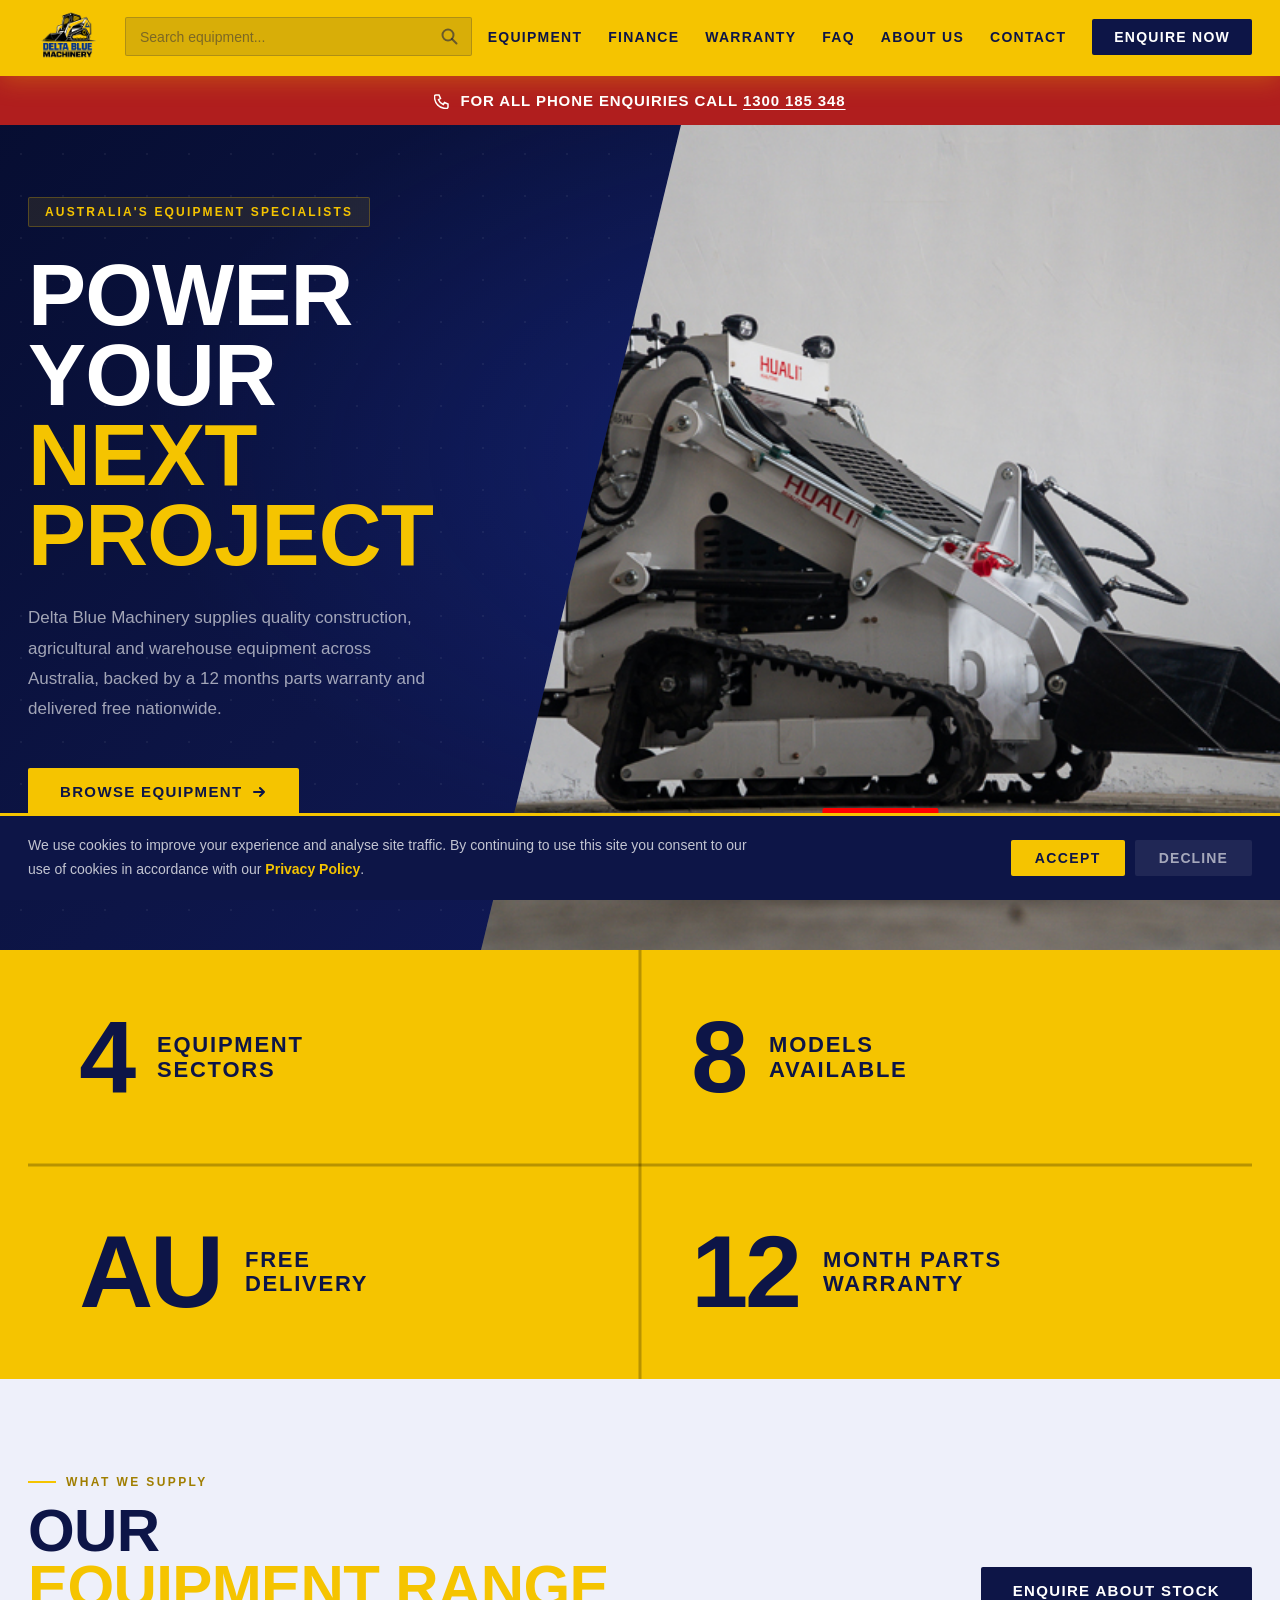
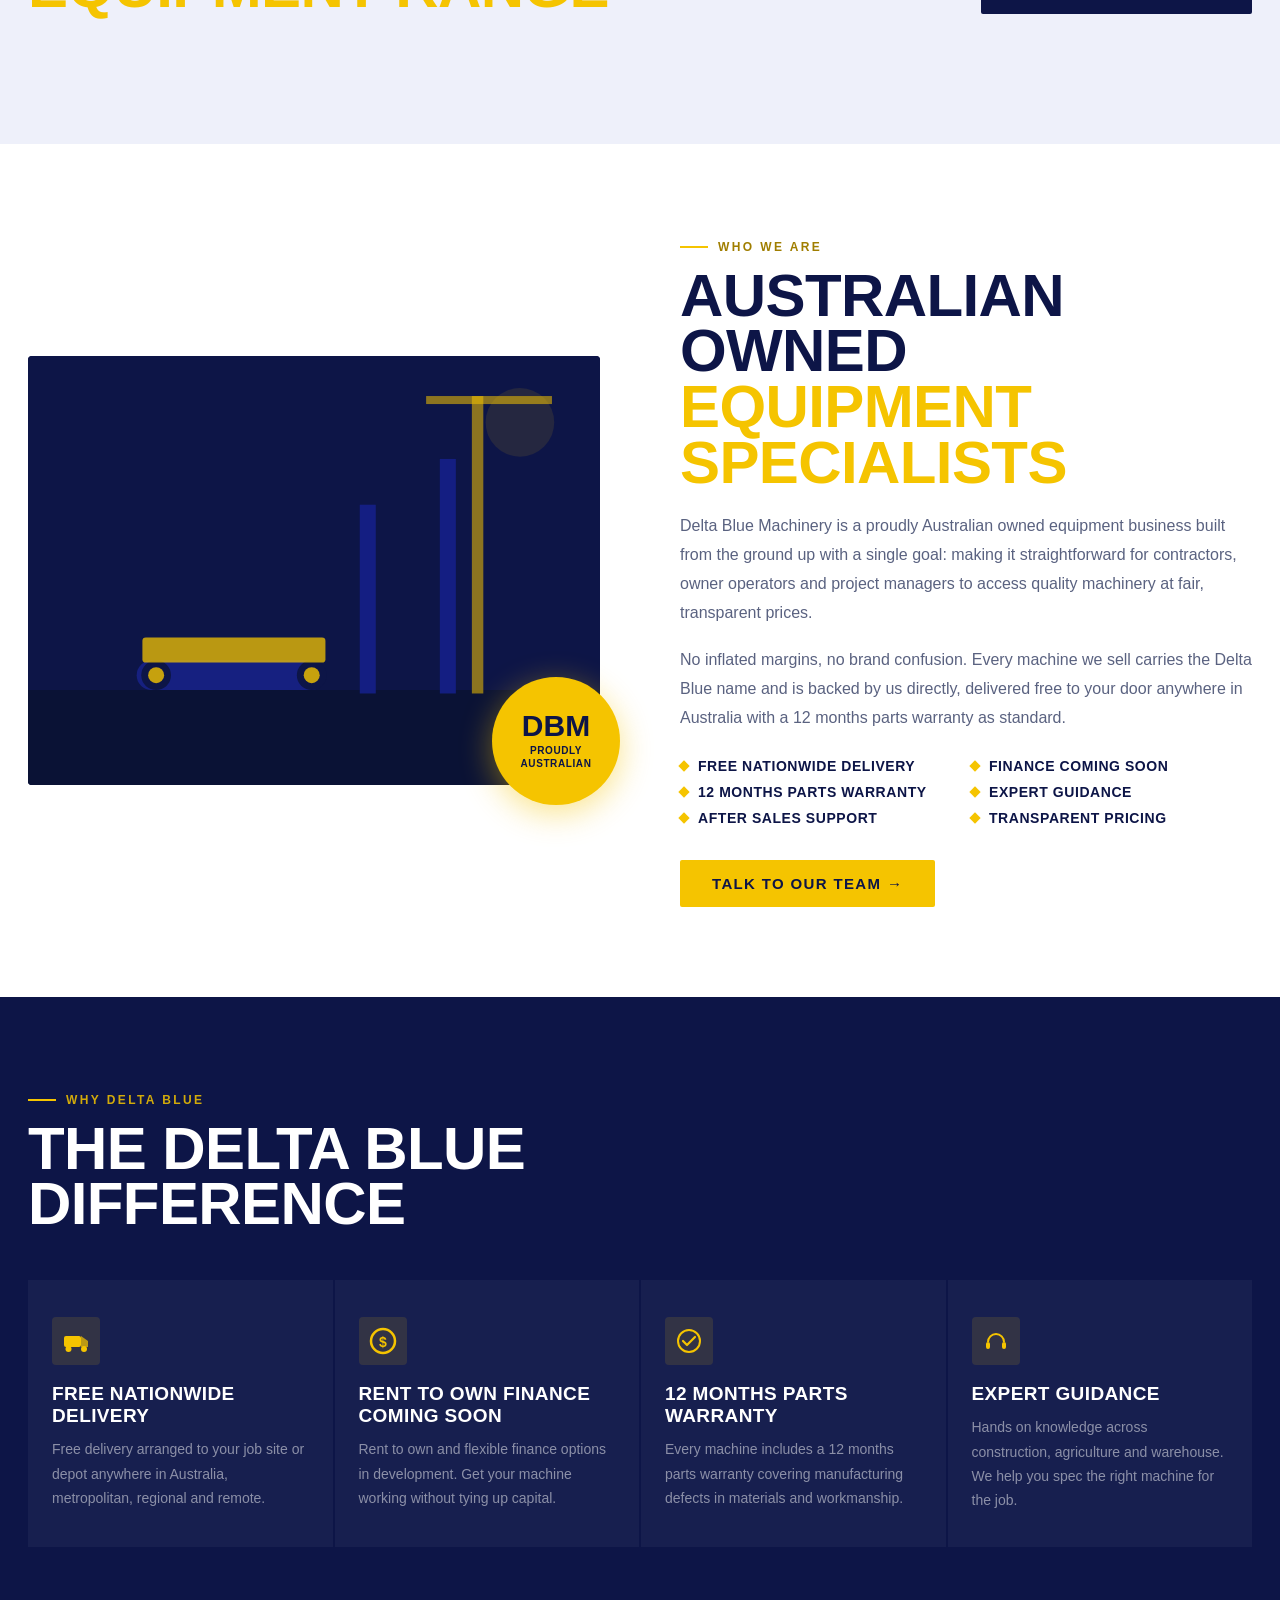
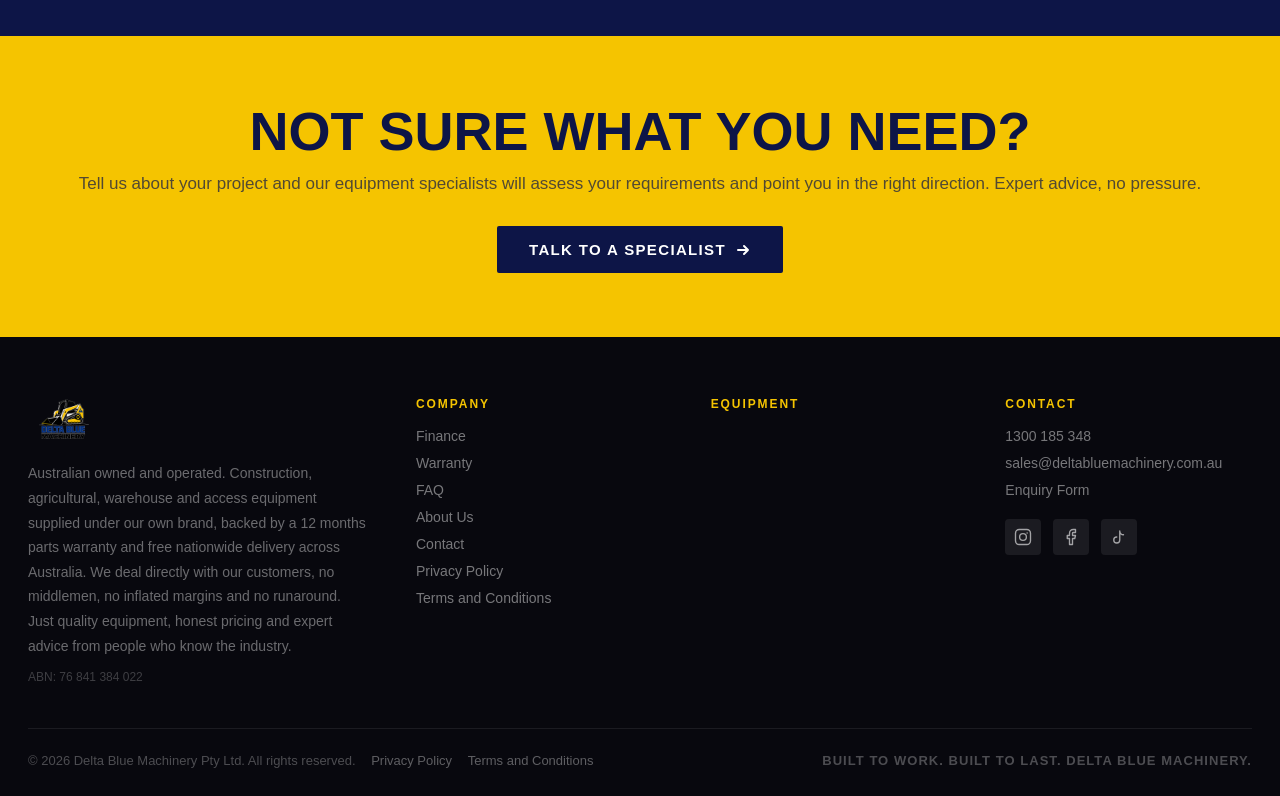
==== commit 3966413c: "Add files via upload" ====
--- a/index.html
+++ b/index.html
@@ -20,7 +20,7 @@
     *,*::before,*::after{box-sizing:border-box;margin:0;padding:0}
     :root{
       --navy:#0D1547;--nm:#16288C;--blue:#1E3ABF;
-      --gold:#F5C400;--gd:#C99E00;--gdk:#A07E00;
+      --gold:#F5C400;--gd:#F5C400;--gdk:#A07E00;
       --black:#08080E;--white:#fff;--light:#EEF0FA;
       --muted:#8895B8;--text:#1E2340;--brd:rgba(255,255,255,.08);
       --sp:clamp(56px,7vw,100px);
@@ -83,8 +83,9 @@
     .nls{display:flex;align-items:center;gap:26px;list-style:none}
     .nls a{color:var(--navy);text-decoration:none;font-family:'Barlow Condensed',sans-serif;font-size:14px;font-weight:700;letter-spacing:.09em;text-transform:uppercase;transition:color .2s,opacity .2s;cursor:pointer}
     .nls a:hover{color:var(--navy);opacity:.65}
-    .nls a.an{color:var(--gold)!important;opacity:1!important}
+    .nls a.an{color:var(--navy)!important;opacity:1!important;border-bottom:2px solid var(--navy);padding-bottom:2px}
     .nd a.an{color:var(--gold)!important}
+    .nd a[data-page="enquire"].an{color:#fff!important}
     .ncta.an{opacity:1!important;box-shadow:0 0 0 3px rgba(13,21,71,.4) inset!important}
     .ncta{background:var(--navy)!important;color:#fff!important;padding:10px 22px!important;border-radius:2px!important;font-weight:800!important;transition:background .2s!important}.ncta:hover{background:#0a103a!important}
     .hbg{display:none;flex-direction:column;gap:5px;cursor:pointer;padding:8px;background:none;border:none}
@@ -1226,7 +1227,7 @@
           </div>
         </div>
 
-        <div style="position:relative;overflow:hidden;min-height:240px;display:flex;flex-direction:column;justify-content:flex-end;background:var(--gd);background-image:url('contact-delivery.jpg');background-size:cover;background-position:center">
+        <div style="position:relative;overflow:hidden;min-height:240px;display:flex;flex-direction:column;justify-content:flex-end;background:var(--gold);background-image:url('contact-delivery.jpg');background-size:cover;background-position:center">
           <!-- overlay — adjust opacity to taste once photo is added -->
           <div style="position:absolute;inset:0;background:rgba(197,158,0,.78)"></div>
           <div style="position:relative;z-index:1;padding:48px 36px">
